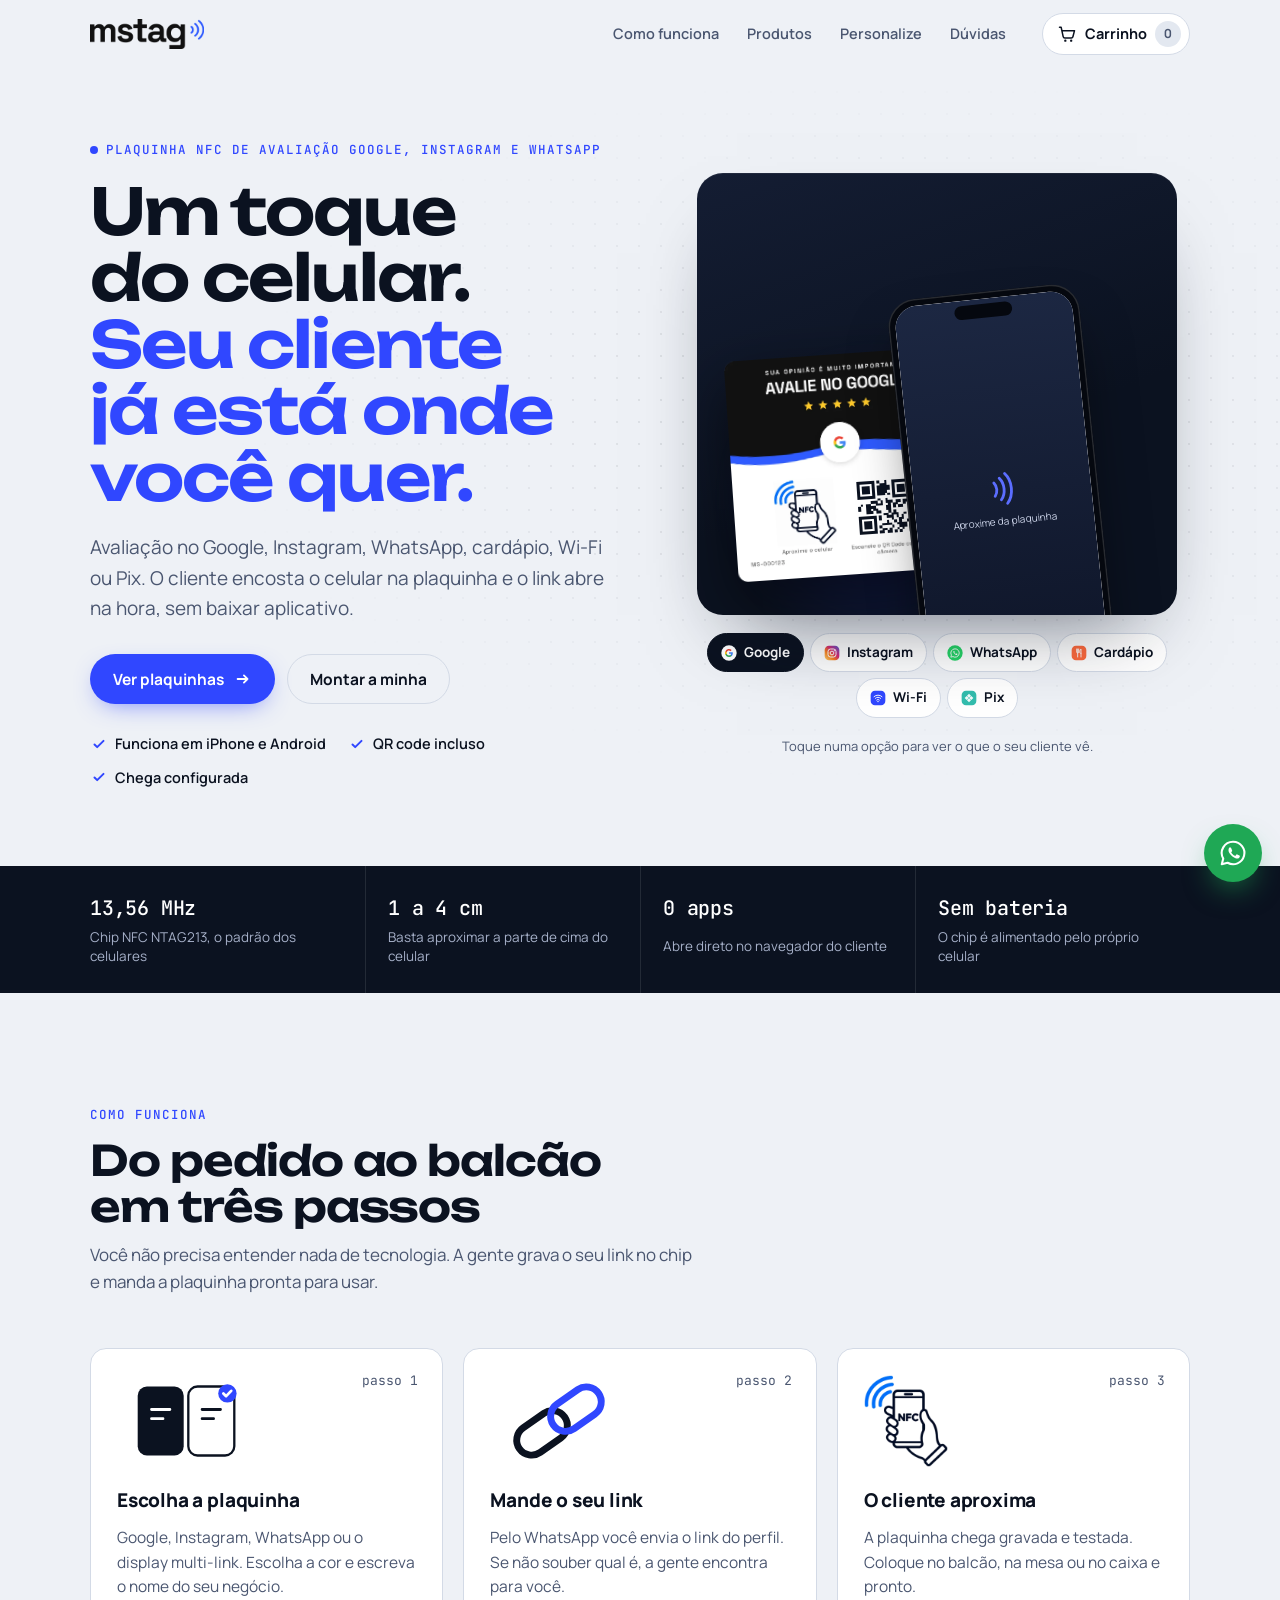
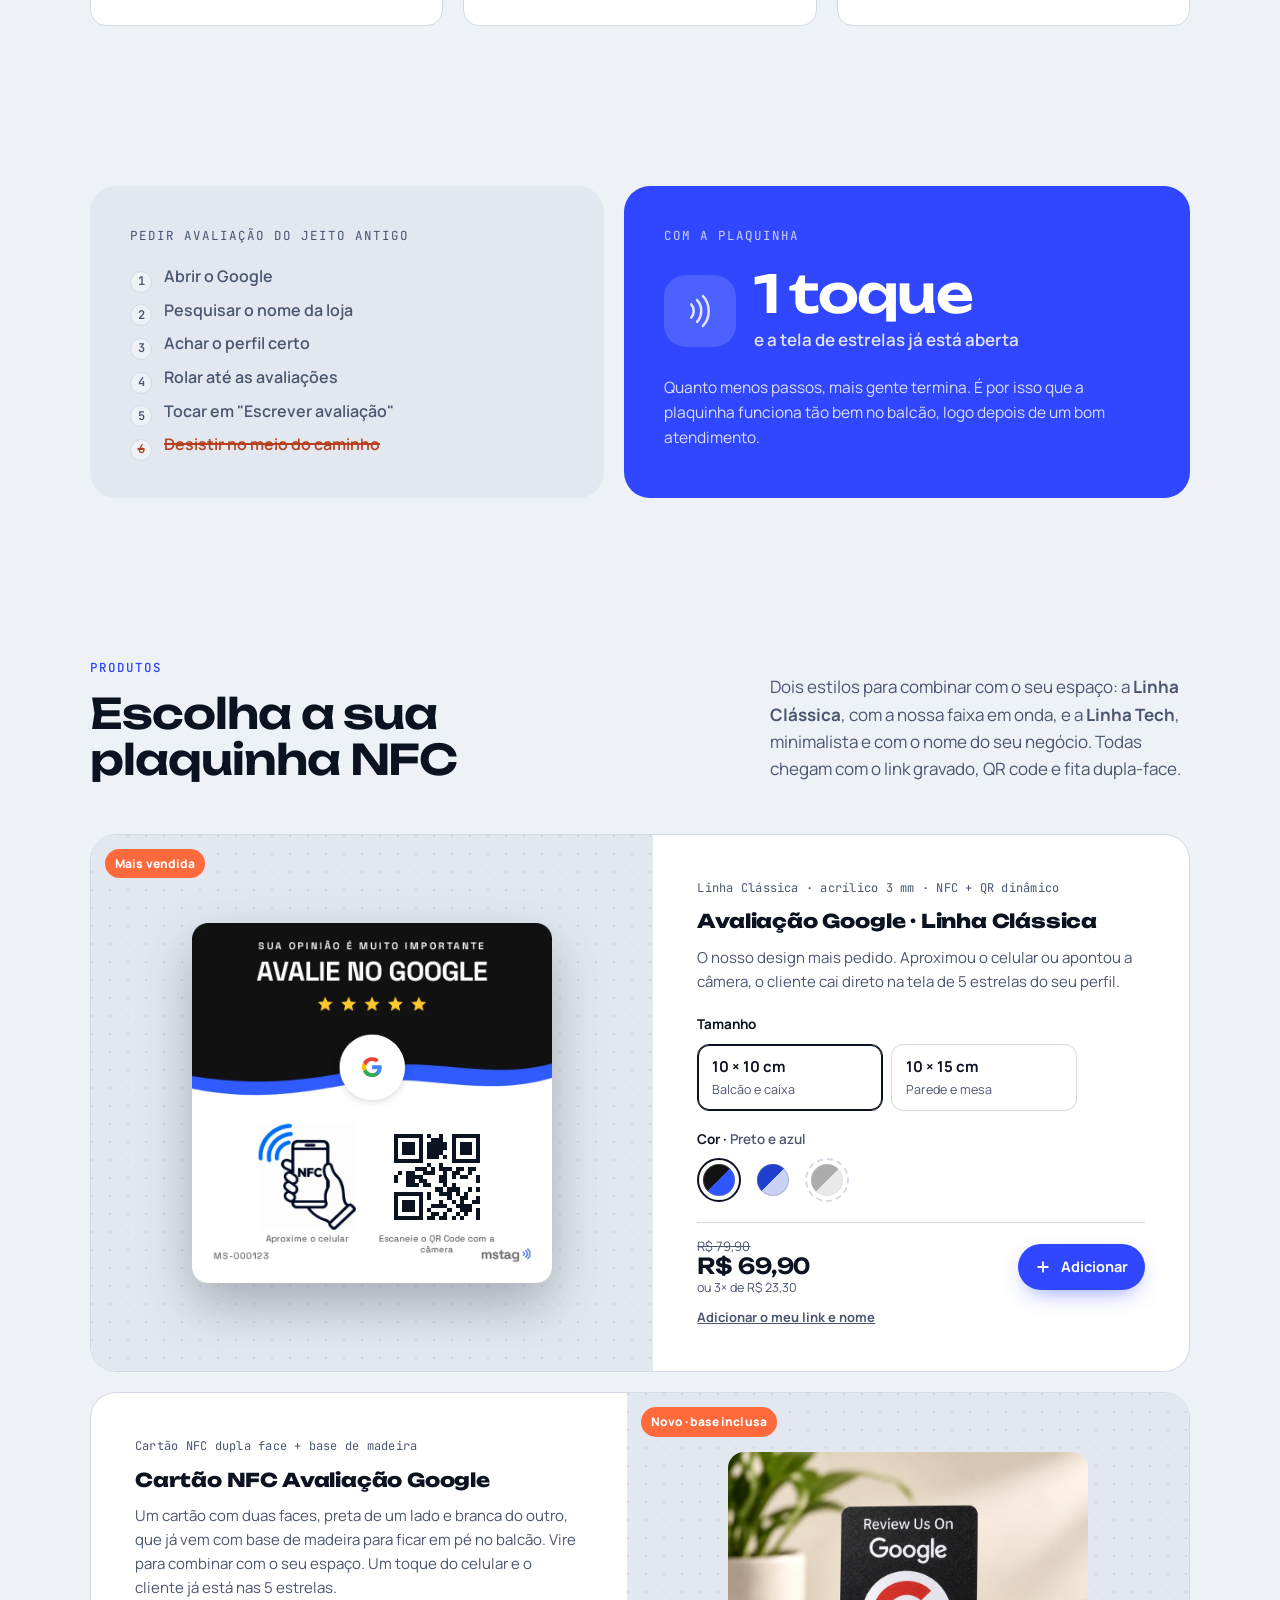
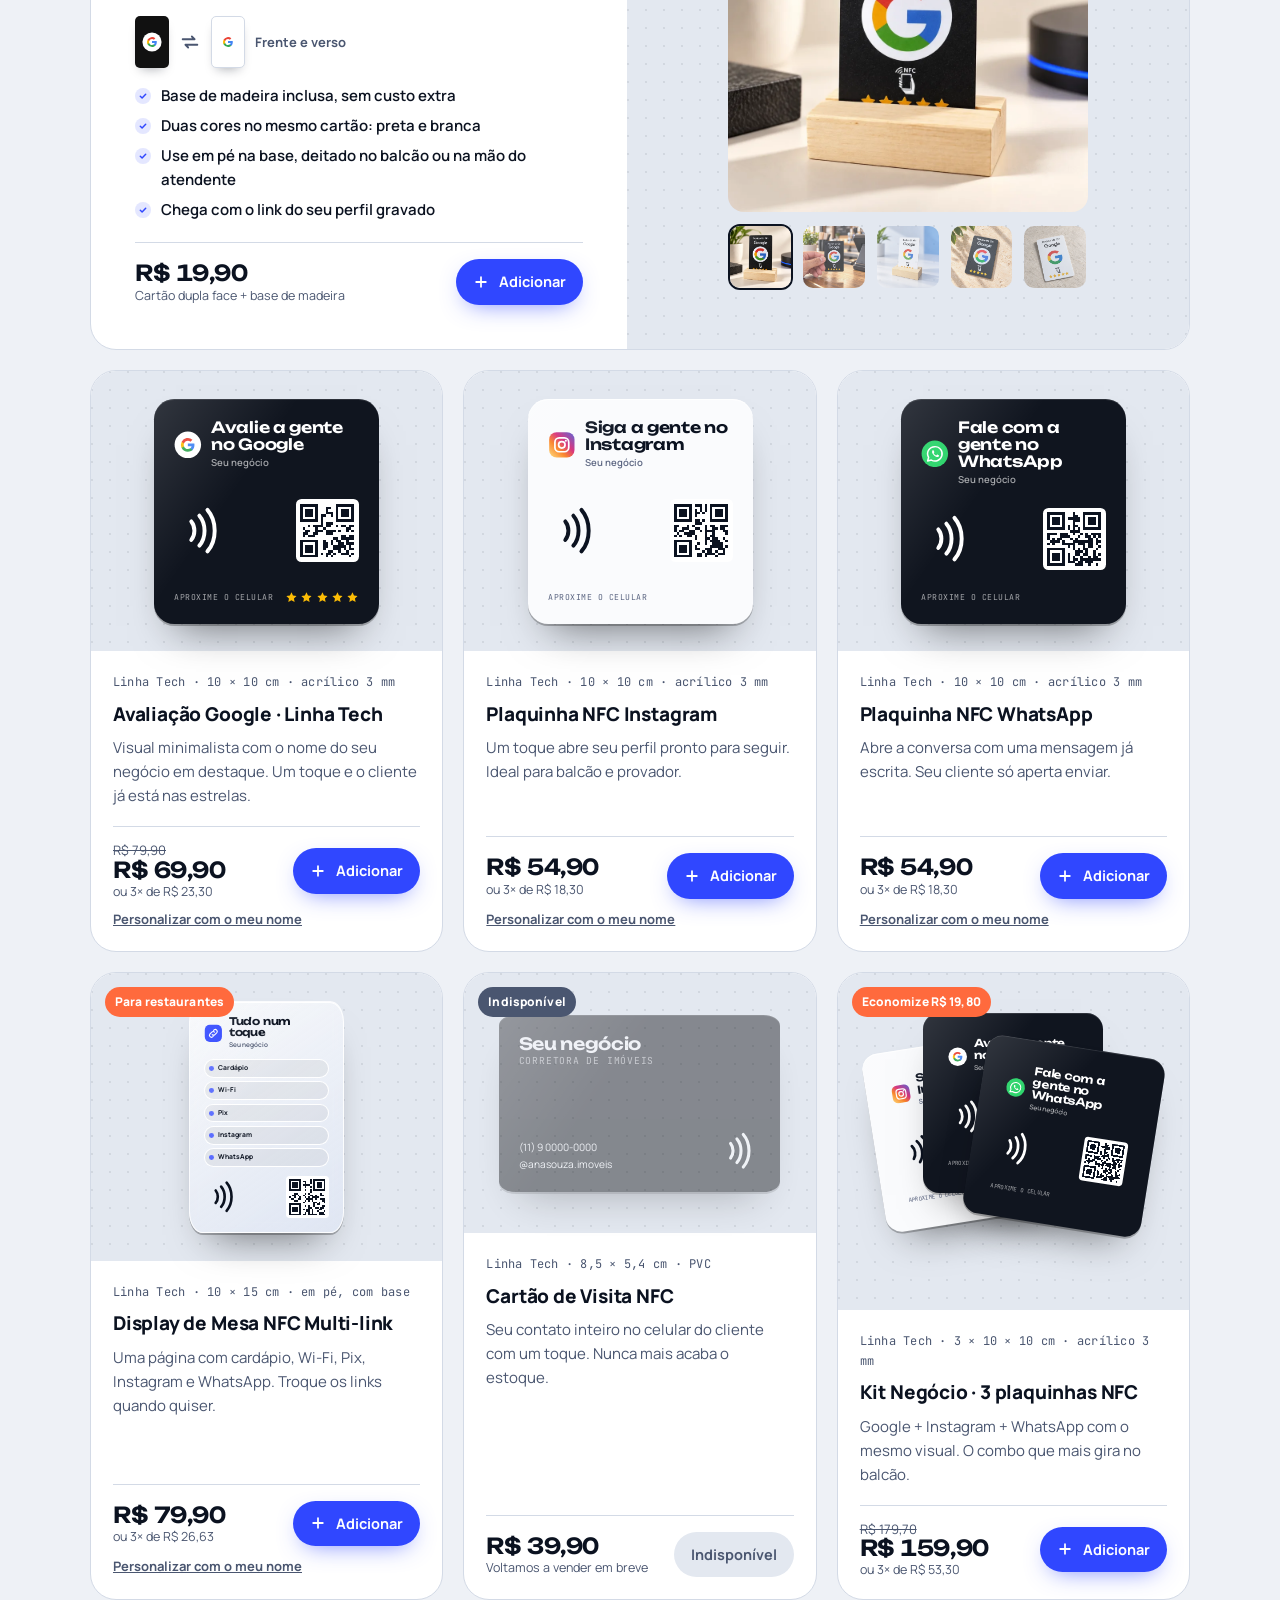
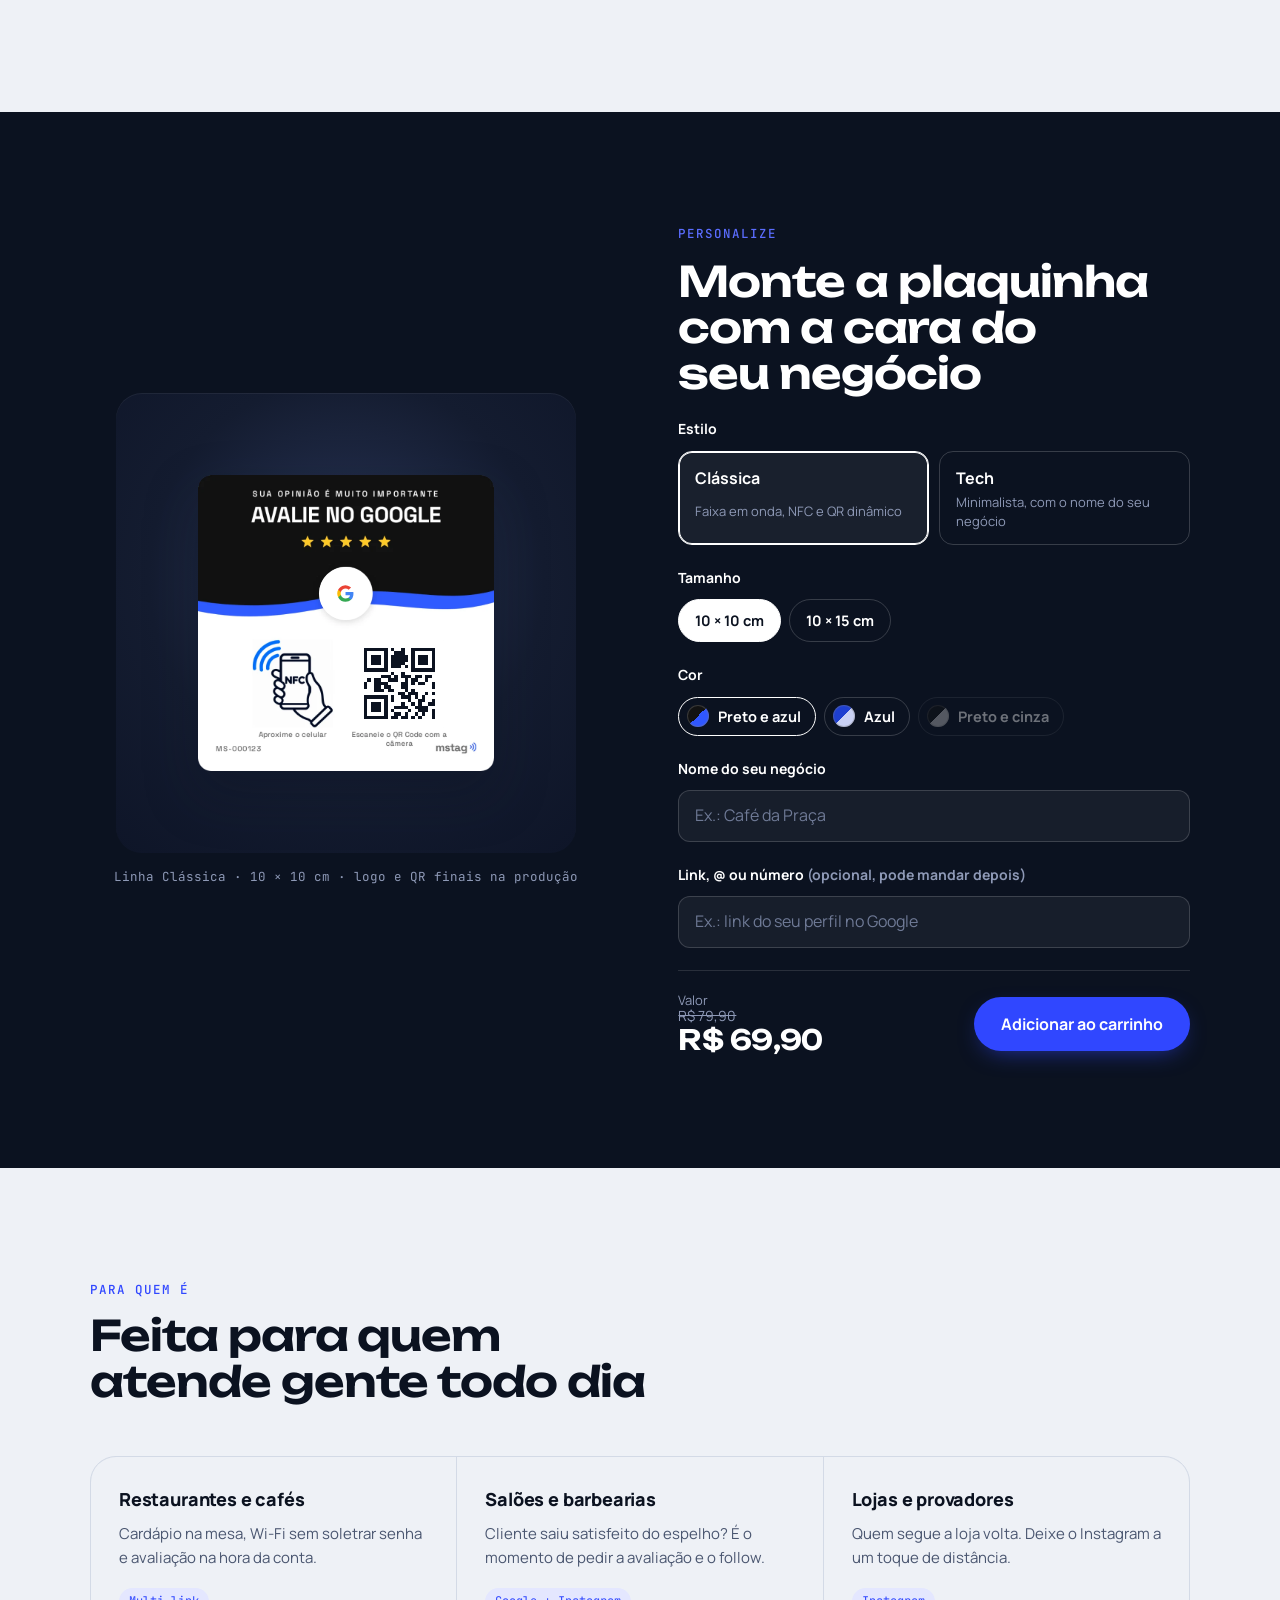
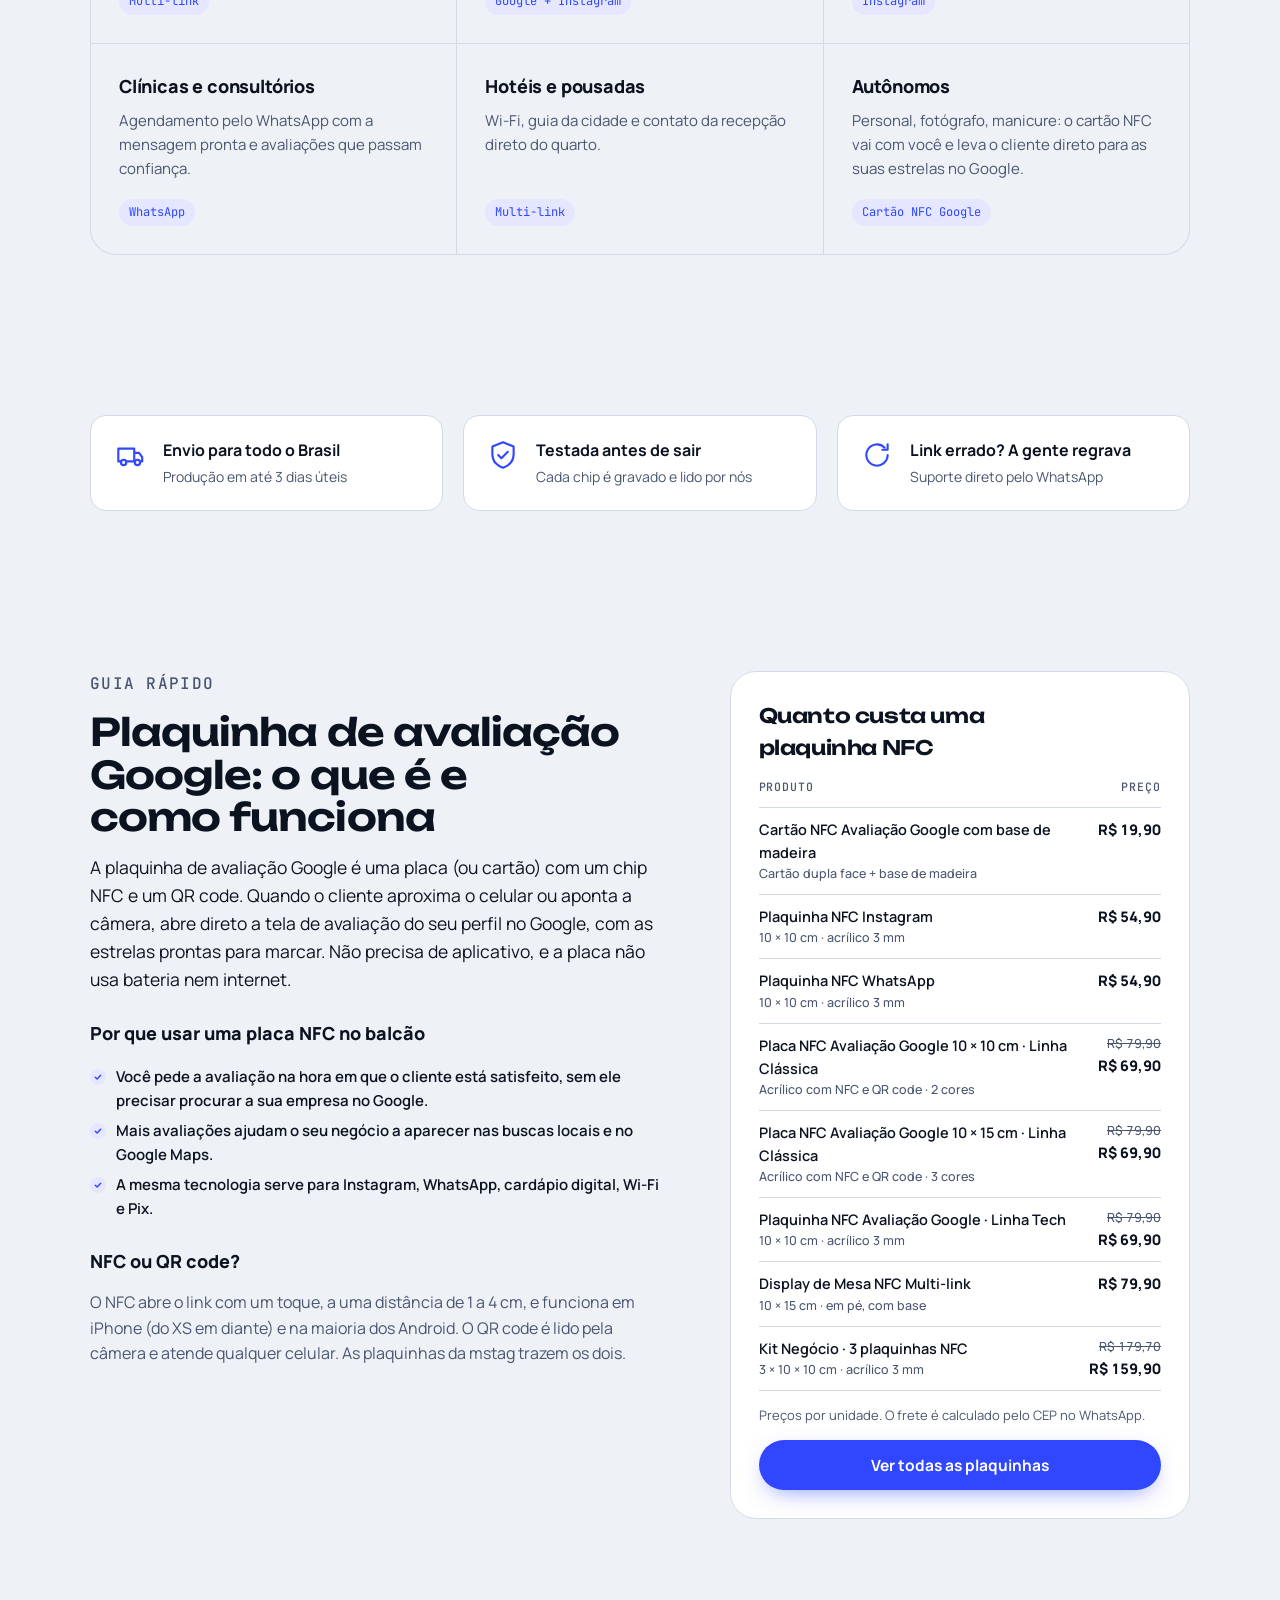
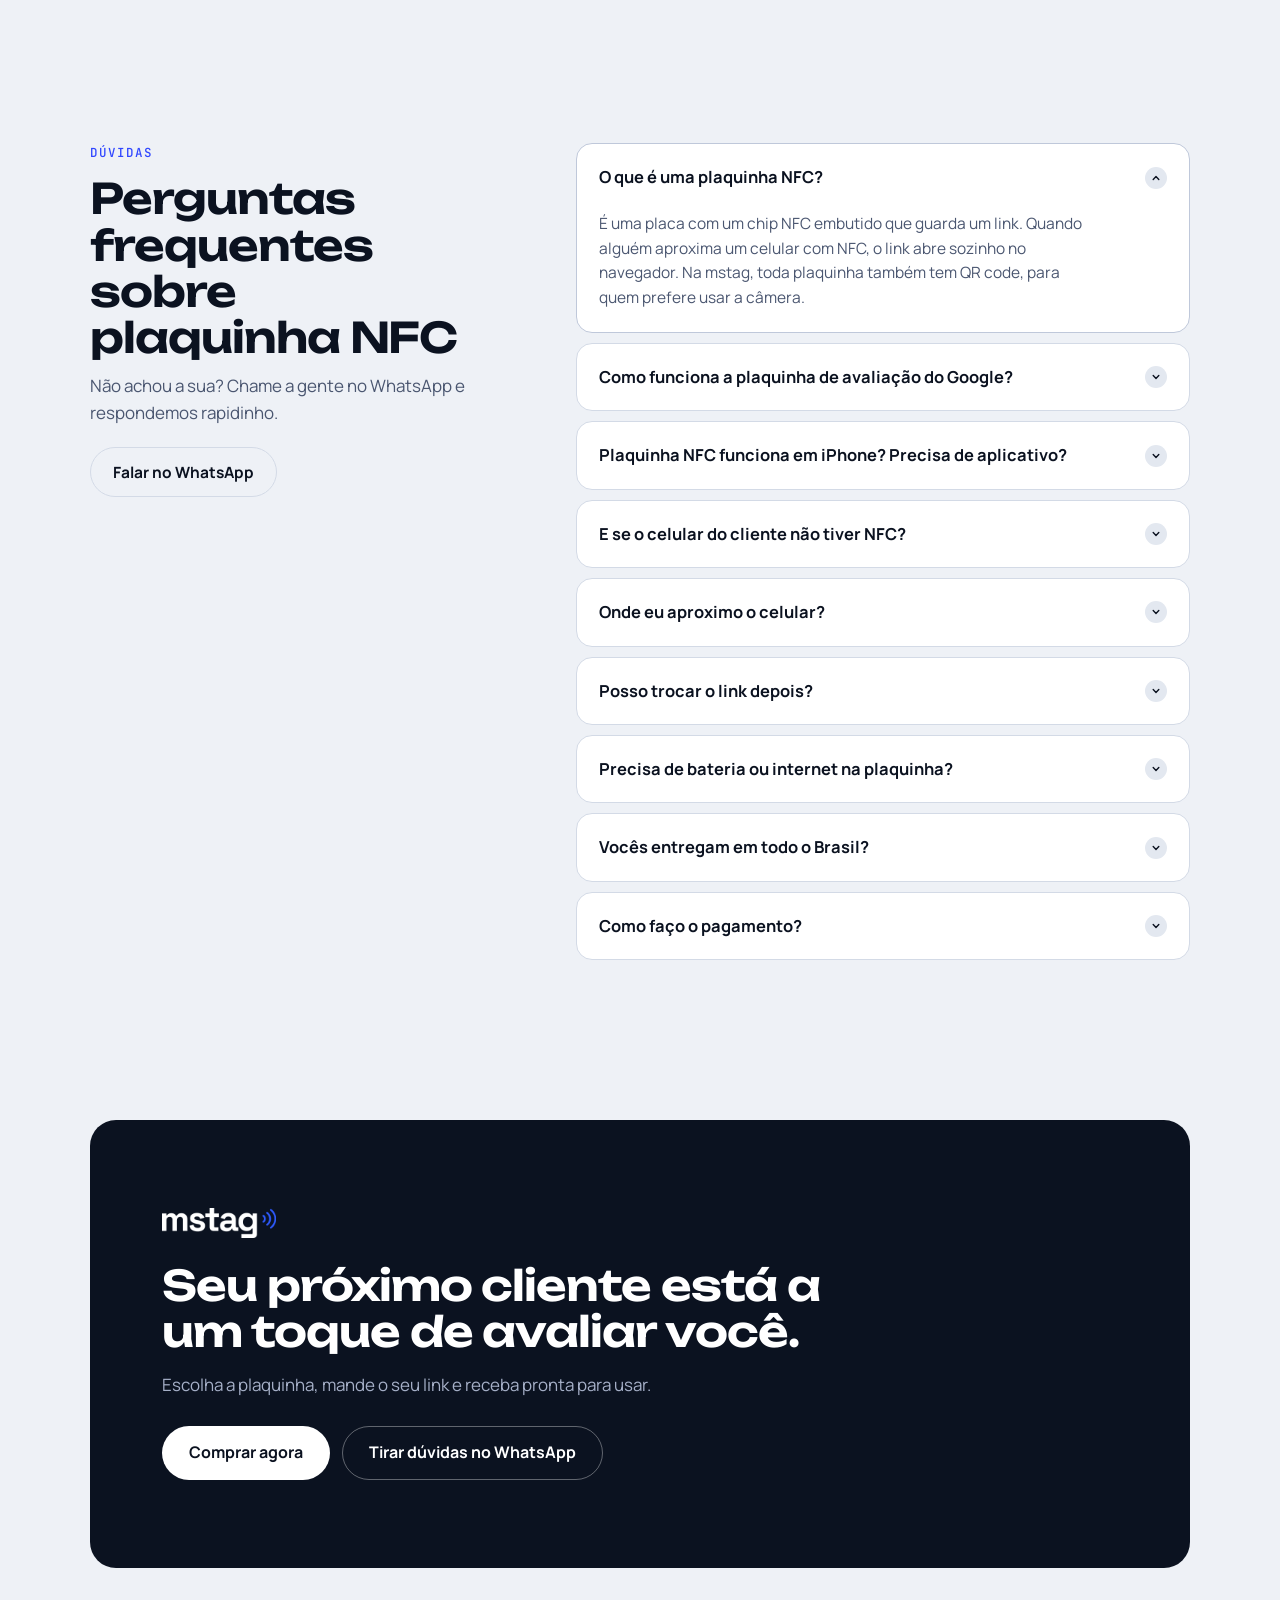
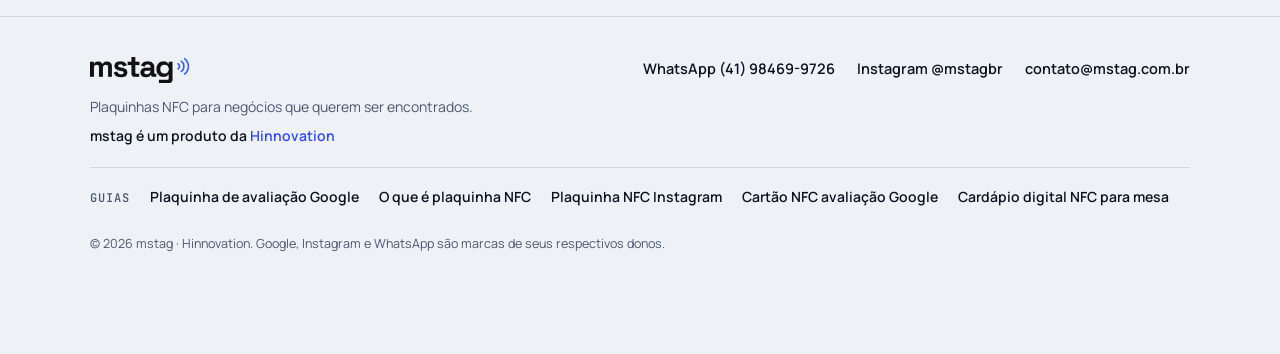
==== index.html @ 00a52160 "Ajusta preços para de R$ 79,90 por R$ 69,90 Linha Clássica (10x10 e 10x15) e Google Linha Tech passa" ====
<!doctype html>
<html lang="pt-BR">
<head>
  <meta charset="utf-8">
  <meta name="viewport" content="width=device-width, initial-scale=1, viewport-fit=cover">
  <title>Plaquinha NFC para Avaliação no Google e Instagram | mstag</title>
  <meta name="description" content="Plaquinha NFC de avaliação Google, Instagram e WhatsApp com QR code. O cliente aproxima o celular e avalia na hora. A partir de R$ 19,90, envio para todo o Brasil.">
  <meta name="robots" content="index, follow, max-image-preview:large, max-snippet:-1">
  <link rel="canonical" href="https://mstag.com.br/">
  <meta property="og:type" content="website">
  <meta property="og:locale" content="pt_BR">
  <meta property="og:site_name" content="mstag">
  <meta property="og:url" content="https://mstag.com.br/">
  <meta property="og:title" content="Plaquinha NFC de avaliação Google, Instagram e WhatsApp | mstag">
  <meta property="og:description" content="Um toque do celular e o seu cliente já está na tela de 5 estrelas do Google. Plaquinhas e cartões NFC com QR code, a partir de R$ 19,90.">
  <meta property="og:image" content="https://mstag.com.br/assets/og-image.jpg">
  <meta property="og:image:width" content="1200">
  <meta property="og:image:height" content="630">
  <meta property="og:image:alt" content="Plaquinhas NFC de avaliação Google da mstag">
  <meta name="twitter:card" content="summary_large_image">
  <meta name="twitter:title" content="Plaquinha NFC de avaliação Google | mstag">
  <meta name="twitter:description" content="Plaquinhas e cartões NFC com QR code para avaliação no Google, Instagram e WhatsApp. A partir de R$ 19,90.">
  <meta name="twitter:image" content="https://mstag.com.br/assets/og-image.jpg">
  <link rel="alternate" type="text/plain" href="https://mstag.com.br/llms.txt" title="Resumo da mstag para assistentes de IA">
  <meta name="theme-color" content="#0B1220">
  <link rel="icon" href="assets/logo/favicon.png" type="image/png">
  <link rel="apple-touch-icon" href="assets/logo/favicon.png">
  <link rel="preconnect" href="https://fonts.googleapis.com">
  <link rel="preconnect" href="https://fonts.gstatic.com" crossorigin>
  <link rel="stylesheet" href="https://fonts.googleapis.com/css2?family=JetBrains+Mono:wght@400;500&family=Manrope:wght@400;500;600;700;800&family=Unbounded:wght@500;600;700&display=swap">
  <link rel="stylesheet" href="css/styles.css">
  <!--SEO-JSONLD-START (gerado por tools/seo.mjs, não edite à mão)-->
  <script type="application/ld+json">
{
  "@context": "https://schema.org",
  "@graph": [
    {
      "@type": "Organization",
      "@id": "https://mstag.com.br/#empresa",
      "name": "mstag",
      "url": "https://mstag.com.br/",
      "logo": "https://mstag.com.br/assets/logo/mstag-preto-azul.png",
      "description": "A mstag vende plaquinhas e cartões NFC com QR code para avaliação no Google, Instagram, WhatsApp, cardápio, Wi-Fi e Pix, com envio para todo o Brasil.",
      "sameAs": [
        "https://instagram.com/mstagbr"
      ],
      "contactPoint": {
        "@type": "ContactPoint",
        "contactType": "vendas",
        "telephone": "+5541984699726",
        "areaServed": "BR",
        "availableLanguage": "pt-BR"
      },
      "parentOrganization": {
        "@type": "Organization",
        "name": "Hinnovation",
        "url": "https://hinnovation.com.br"
      }
    },
    {
      "@type": "WebSite",
      "@id": "https://mstag.com.br/#site",
      "url": "https://mstag.com.br/",
      "name": "mstag",
      "inLanguage": "pt-BR",
      "publisher": {
        "@id": "https://mstag.com.br/#empresa"
      }
    },
    {
      "@type": "WebPage",
      "@id": "https://mstag.com.br/#pagina",
      "url": "https://mstag.com.br/",
      "inLanguage": "pt-BR",
      "name": "Plaquinha NFC para avaliação no Google e Instagram",
      "isPartOf": {
        "@id": "https://mstag.com.br/#site"
      },
      "about": {
        "@id": "https://mstag.com.br/#empresa"
      },
      "dateModified": "2026-09-24",
      "hasPart": [
        {
          "@type": "WebPage",
          "url": "https://mstag.com.br/plaquinha-avaliacao-google/",
          "name": "Plaquinha de avaliação Google"
        },
        {
          "@type": "WebPage",
          "url": "https://mstag.com.br/plaquinha-nfc/",
          "name": "O que é plaquinha NFC"
        },
        {
          "@type": "WebPage",
          "url": "https://mstag.com.br/plaquinha-nfc-instagram/",
          "name": "Plaquinha NFC Instagram"
        },
        {
          "@type": "WebPage",
          "url": "https://mstag.com.br/cartao-nfc-avaliacao-google/",
          "name": "Cartão NFC avaliação Google"
        },
        {
          "@type": "WebPage",
          "url": "https://mstag.com.br/cardapio-digital-nfc/",
          "name": "Cardápio digital NFC para mesa"
        }
      ]
    },
    {
      "@type": "ItemList",
      "name": "Plaquinhas e cartões NFC da mstag",
      "itemListElement": [
        {
          "@type": "ListItem",
          "position": 1,
          "item": {
            "@type": "Product",
            "@id": "https://mstag.com.br/#produto-cartao-google",
            "name": "Cartão NFC Avaliação Google com base de madeira",
            "description": "Um cartão com duas faces, preta de um lado e branca do outro, que já vem com base de madeira para ficar em pé no balcão. Vire para combinar com o seu espaço. Um toque do celular e o cliente já está nas 5 estrelas.",
            "image": "https://mstag.com.br/assets/cartao/cartao-google-preto-suporte.webp",
            "brand": {
              "@type": "Brand",
              "name": "mstag"
            },
            "category": "Plaquinha NFC",
            "offers": {
              "@type": "Offer",
              "price": "19.90",
              "priceCurrency": "BRL",
              "availability": "https://schema.org/InStock",
              "url": "https://mstag.com.br/#produtos",
              "seller": {
                "@id": "https://mstag.com.br/#empresa"
              },
              "shippingDetails": {
                "@type": "OfferShippingDetails",
                "shippingDestination": {
                  "@type": "DefinedRegion",
                  "addressCountry": "BR"
                }
              }
            }
          }
        },
        {
          "@type": "ListItem",
          "position": 2,
          "item": {
            "@type": "Product",
            "@id": "https://mstag.com.br/#produto-instagram",
            "name": "Plaquinha NFC Instagram",
            "description": "Um toque abre seu perfil pronto para seguir. Ideal para balcão e provador.",
            "brand": {
              "@type": "Brand",
              "name": "mstag"
            },
            "category": "Plaquinha NFC",
            "offers": {
              "@type": "Offer",
              "price": "54.90",
              "priceCurrency": "BRL",
              "availability": "https://schema.org/InStock",
              "url": "https://mstag.com.br/#produtos",
              "seller": {
                "@id": "https://mstag.com.br/#empresa"
              },
              "shippingDetails": {
                "@type": "OfferShippingDetails",
                "shippingDestination": {
                  "@type": "DefinedRegion",
                  "addressCountry": "BR"
                }
              }
            }
          }
        },
        {
          "@type": "ListItem",
          "position": 3,
          "item": {
            "@type": "Product",
            "@id": "https://mstag.com.br/#produto-whatsapp",
            "name": "Plaquinha NFC WhatsApp",
            "description": "Abre a conversa com uma mensagem já escrita. Seu cliente só aperta enviar.",
            "brand": {
              "@type": "Brand",
              "name": "mstag"
            },
            "category": "Plaquinha NFC",
            "offers": {
              "@type": "Offer",
              "price": "54.90",
              "priceCurrency": "BRL",
              "availability": "https://schema.org/InStock",
              "url": "https://mstag.com.br/#produtos",
              "seller": {
                "@id": "https://mstag.com.br/#empresa"
              },
              "shippingDetails": {
                "@type": "OfferShippingDetails",
                "shippingDestination": {
                  "@type": "DefinedRegion",
                  "addressCountry": "BR"
                }
              }
            }
          }
        },
        {
          "@type": "ListItem",
          "position": 4,
          "item": {
            "@type": "Product",
            "@id": "https://mstag.com.br/#produto-classica-google-10x10",
            "name": "Placa NFC Avaliação Google 10 × 10 cm · Linha Clássica",
            "description": "O nosso design mais pedido. Aproximou o celular ou apontou a câmera, o cliente cai direto na tela de 5 estrelas do seu perfil.",
            "image": "https://mstag.com.br/assets/placas/google-10x10-preto-azul.webp",
            "brand": {
              "@type": "Brand",
              "name": "mstag"
            },
            "category": "Plaquinha NFC",
            "offers": {
              "@type": "Offer",
              "price": "69.90",
              "priceCurrency": "BRL",
              "availability": "https://schema.org/InStock",
              "url": "https://mstag.com.br/#produtos",
              "seller": {
                "@id": "https://mstag.com.br/#empresa"
              },
              "shippingDetails": {
                "@type": "OfferShippingDetails",
                "shippingDestination": {
                  "@type": "DefinedRegion",
                  "addressCountry": "BR"
                }
              }
            }
          }
        },
        {
          "@type": "ListItem",
          "position": 5,
          "item": {
            "@type": "Product",
            "@id": "https://mstag.com.br/#produto-classica-google-10x15",
            "name": "Placa NFC Avaliação Google 10 × 15 cm · Linha Clássica",
            "description": "O nosso design mais pedido. Aproximou o celular ou apontou a câmera, o cliente cai direto na tela de 5 estrelas do seu perfil.",
            "image": "https://mstag.com.br/assets/placas/google-10x15-preto-azul.webp",
            "brand": {
              "@type": "Brand",
              "name": "mstag"
            },
            "category": "Plaquinha NFC",
            "offers": {
              "@type": "Offer",
              "price": "69.90",
              "priceCurrency": "BRL",
              "availability": "https://schema.org/InStock",
              "url": "https://mstag.com.br/#produtos",
              "seller": {
                "@id": "https://mstag.com.br/#empresa"
              },
              "shippingDetails": {
                "@type": "OfferShippingDetails",
                "shippingDestination": {
                  "@type": "DefinedRegion",
                  "addressCountry": "BR"
                }
              }
            }
          }
        },
        {
          "@type": "ListItem",
          "position": 6,
          "item": {
            "@type": "Product",
            "@id": "https://mstag.com.br/#produto-google",
            "name": "Plaquinha NFC Avaliação Google · Linha Tech",
            "description": "Visual minimalista com o nome do seu negócio em destaque. Um toque e o cliente já está nas estrelas.",
            "brand": {
              "@type": "Brand",
              "name": "mstag"
            },
            "category": "Plaquinha NFC",
            "offers": {
              "@type": "Offer",
              "price": "69.90",
              "priceCurrency": "BRL",
              "availability": "https://schema.org/InStock",
              "url": "https://mstag.com.br/#produtos",
              "seller": {
                "@id": "https://mstag.com.br/#empresa"
              },
              "shippingDetails": {
                "@type": "OfferShippingDetails",
                "shippingDestination": {
                  "@type": "DefinedRegion",
                  "addressCountry": "BR"
                }
              }
            }
          }
        },
        {
          "@type": "ListItem",
          "position": 7,
          "item": {
            "@type": "Product",
            "@id": "https://mstag.com.br/#produto-multilink",
            "name": "Display de Mesa NFC Multi-link",
            "description": "Uma página com cardápio, Wi-Fi, Pix, Instagram e WhatsApp. Troque os links quando quiser.",
            "brand": {
              "@type": "Brand",
              "name": "mstag"
            },
            "category": "Plaquinha NFC",
            "offers": {
              "@type": "Offer",
              "price": "79.90",
              "priceCurrency": "BRL",
              "availability": "https://schema.org/InStock",
              "url": "https://mstag.com.br/#produtos",
              "seller": {
                "@id": "https://mstag.com.br/#empresa"
              },
              "shippingDetails": {
                "@type": "OfferShippingDetails",
                "shippingDestination": {
                  "@type": "DefinedRegion",
                  "addressCountry": "BR"
                }
              }
            }
          }
        },
        {
          "@type": "ListItem",
          "position": 8,
          "item": {
            "@type": "Product",
            "@id": "https://mstag.com.br/#produto-kit",
            "name": "Kit Negócio · 3 plaquinhas NFC",
            "description": "Google + Instagram + WhatsApp com o mesmo visual. O combo que mais gira no balcão.",
            "brand": {
              "@type": "Brand",
              "name": "mstag"
            },
            "category": "Plaquinha NFC",
            "offers": {
              "@type": "Offer",
              "price": "159.90",
              "priceCurrency": "BRL",
              "availability": "https://schema.org/InStock",
              "url": "https://mstag.com.br/#produtos",
              "seller": {
                "@id": "https://mstag.com.br/#empresa"
              },
              "shippingDetails": {
                "@type": "OfferShippingDetails",
                "shippingDestination": {
                  "@type": "DefinedRegion",
                  "addressCountry": "BR"
                }
              }
            }
          }
        }
      ]
    },
    {
      "@type": "FAQPage",
      "mainEntity": [
        {
          "@type": "Question",
          "name": "O que é uma plaquinha NFC?",
          "acceptedAnswer": {
            "@type": "Answer",
            "text": "É uma placa com um chip NFC embutido que guarda um link. Quando alguém aproxima um celular com NFC, o link abre sozinho no navegador. Na mstag, toda plaquinha também tem QR code, para quem prefere usar a câmera."
          }
        },
        {
          "@type": "Question",
          "name": "Como funciona a plaquinha de avaliação do Google?",
          "acceptedAnswer": {
            "@type": "Answer",
            "text": "Gravamos no chip e no QR code o link de avaliação do seu perfil no Google. O cliente aproxima o celular, a tela de avaliação abre com as estrelas, ele escolhe a nota, escreve um comentário se quiser e publica. Leva poucos segundos."
          }
        },
        {
          "@type": "Question",
          "name": "Plaquinha NFC funciona em iPhone? Precisa de aplicativo?",
          "acceptedAnswer": {
            "@type": "Answer",
            "text": "Funciona e não precisa de aplicativo. Os celulares com NFC leem a plaquinha sozinhos e abrem o link no navegador. No iPhone (do XS em diante) funciona com a tela desbloqueada. No Android, basta o NFC estar ligado, o que já vem ativado na maioria dos aparelhos."
          }
        },
        {
          "@type": "Question",
          "name": "E se o celular do cliente não tiver NFC?",
          "acceptedAnswer": {
            "@type": "Answer",
            "text": "Toda plaquinha vem com QR code impresso. Quem não tem NFC aponta a câmera e cai no mesmo link."
          }
        },
        {
          "@type": "Question",
          "name": "Onde eu aproximo o celular?",
          "acceptedAnswer": {
            "@type": "Answer",
            "text": "No iPhone, a antena fica na parte de cima, perto da câmera. Na maioria dos Android, fica no meio das costas do aparelho. A distância é de 1 a 4 cm e funciona mesmo com capinha."
          }
        },
        {
          "@type": "Question",
          "name": "Posso trocar o link depois?",
          "acceptedAnswer": {
            "@type": "Answer",
            "text": "Sim. Na Linha Clássica o QR code é dinâmico, então o destino pode ser trocado sem imprimir outra placa. No display multi-link você troca os links quando quiser. Nas demais, a gente regrava o chip para você."
          }
        },
        {
          "@type": "Question",
          "name": "Precisa de bateria ou internet na plaquinha?",
          "acceptedAnswer": {
            "@type": "Answer",
            "text": "Não. O chip não tem bateria: ele é ativado pelo próprio celular no momento da leitura. Quem precisa de internet é o celular do cliente, para abrir o link."
          }
        },
        {
          "@type": "Question",
          "name": "Vocês entregam em todo o Brasil?",
          "acceptedAnswer": {
            "@type": "Answer",
            "text": "Sim. Enviamos para todo o Brasil, e o frete é calculado pelo seu CEP no atendimento pelo WhatsApp."
          }
        },
        {
          "@type": "Question",
          "name": "Como faço o pagamento?",
          "acceptedAnswer": {
            "@type": "Answer",
            "text": "Monte o carrinho aqui no site e finalize pelo WhatsApp. Lá confirmamos o seu link, calculamos o frete pelo CEP e você paga por Pix ou cartão."
          }
        }
      ]
    }
  ]
}
  </script>
  <!--SEO-JSONLD-END-->
</head>
<body>
<!--SITE-START-->
<!--PARCIAL-TOPO-START-->
  <a class="skip" href="#produtos">Pular para os produtos</a>

  <header class="topbar" id="topo">
    <div class="wrap topbar__in">
      <a class="logo" href="#topo" aria-label="mstag, voltar ao início">
        <img class="logo__img" src="assets/logo/mstag-preto-azul.png" alt="mstag" width="608" height="160">
      </a>
      <nav class="nav" aria-label="Seções">
        <a href="#como-funciona">Como funciona</a>
        <a href="#produtos">Produtos</a>
        <a href="#personalize">Personalize</a>
        <a href="#duvidas">Dúvidas</a>
      </nav>
      <button class="cart-btn" type="button" id="abrirCarrinho" aria-label="Abrir carrinho">
        <svg viewBox="0 0 24 24" aria-hidden="true"><path d="M3 4h2l2.4 11.2a2 2 0 0 0 2 1.6h7.7a2 2 0 0 0 2-1.5L21 8H6.2" fill="none" stroke="currentColor" stroke-width="1.8" stroke-linecap="round" stroke-linejoin="round"/><circle cx="10" cy="20" r="1.4" fill="currentColor"/><circle cx="17" cy="20" r="1.4" fill="currentColor"/></svg>
        <span>Carrinho</span>
        <b class="cart-btn__count" id="contadorCarrinho" data-zero="true">0</b>
      </button>
    </div>
  </header>
<!--PARCIAL-TOPO-END-->

  <main>
    <!-- HERO -->
    <section class="hero">
      <div class="wrap hero__in">
        <div class="hero__copy">
          <h1 class="hero__title">
            <span class="eyebrow hero__kicker"><span class="pulse" aria-hidden="true"></span> Plaquinha NFC de avaliação Google, Instagram e WhatsApp</span>
            <span class="hero__big">Um toque do celular. <em>Seu cliente já está onde você quer.</em></span>
          </h1>
          <p class="hero__lead">Avaliação no Google, Instagram, WhatsApp, cardápio, Wi-Fi ou Pix. O cliente encosta o celular na plaquinha e o link abre na hora, sem baixar aplicativo.</p>
          <div class="hero__ctas">
            <a class="btn btn--primary" href="#produtos">Ver plaquinhas
              <svg viewBox="0 0 20 20" aria-hidden="true"><path d="M4 10h11m-4-4 4 4-4 4" fill="none" stroke="currentColor" stroke-width="2" stroke-linecap="round" stroke-linejoin="round"/></svg>
            </a>
            <a class="btn btn--ghost" href="#personalize">Montar a minha</a>
          </div>
          <ul class="hero__proof">
            <li><svg viewBox="0 0 20 20" aria-hidden="true"><path d="m5 10.5 3 3 7-7" fill="none" stroke="currentColor" stroke-width="2.2" stroke-linecap="round" stroke-linejoin="round"/></svg>Funciona em iPhone e Android</li>
            <li><svg viewBox="0 0 20 20" aria-hidden="true"><path d="m5 10.5 3 3 7-7" fill="none" stroke="currentColor" stroke-width="2.2" stroke-linecap="round" stroke-linejoin="round"/></svg>QR code incluso</li>
            <li><svg viewBox="0 0 20 20" aria-hidden="true"><path d="m5 10.5 3 3 7-7" fill="none" stroke="currentColor" stroke-width="2.2" stroke-linecap="round" stroke-linejoin="round"/></svg>Chega configurada</li>
          </ul>
        </div>

        <div class="demo" id="demo" aria-label="Demonstração: escolha o que a plaquinha abre">
          <div class="demo__stage">
            <div class="demo__glow" aria-hidden="true"></div>
            <div class="demo__plate" id="demoPlate"></div>
            <div class="demo__waves" aria-hidden="true"><i></i><i></i><i></i></div>
            <div class="phone" id="demoPhone">
              <div class="phone__notch" aria-hidden="true"></div>
              <div class="phone__screen" id="demoScreen" aria-live="polite"></div>
            </div>
          </div>
          <div class="demo__tabs" role="tablist" aria-label="O que a plaquinha abre" id="demoTabs"></div>
          <p class="demo__hint">Toque numa opção para ver o que o seu cliente vê.</p>
        </div>
      </div>
    </section>

    <!-- SPECS STRIP -->
    <section class="specs" aria-label="Especificações técnicas">
      <div class="wrap specs__in">
        <div class="spec"><b class="mono">13,56 MHz</b><span>Chip NFC NTAG213, o padrão dos celulares</span></div>
        <div class="spec"><b class="mono">1 a 4 cm</b><span>Basta aproximar a parte de cima do celular</span></div>
        <div class="spec"><b class="mono">0 apps</b><span>Abre direto no navegador do cliente</span></div>
        <div class="spec"><b class="mono">Sem bateria</b><span>O chip é alimentado pelo próprio celular</span></div>
      </div>
    </section>

    <!-- COMO FUNCIONA -->
    <section class="section" id="como-funciona">
      <div class="wrap">
        <header class="section__head">
          <p class="eyebrow">Como funciona</p>
          <h2>Do pedido ao balcão em três passos</h2>
          <p class="section__lead">Você não precisa entender nada de tecnologia. A gente grava o seu link no chip e manda a plaquinha pronta para usar.</p>
        </header>
        <ol class="steps">
          <li class="step">
            <span class="step__n mono">1</span>
            <div class="step__art" aria-hidden="true">
              <svg viewBox="0 0 120 80"><rect x="18" y="10" width="40" height="60" rx="8" class="s-fill"/><rect x="62" y="10" width="40" height="60" rx="8" class="s-line"/><path d="M30 30h16M30 38h10" class="s-stroke-inv"/><path d="M74 30h16M74 38h10" class="s-stroke"/><circle cx="96" cy="16" r="8" class="s-accent"/><path d="m92.5 16 2.4 2.4 4.4-4.6" class="s-stroke-inv"/></svg>
            </div>
            <h3>Escolha a plaquinha</h3>
            <p>Google, Instagram, WhatsApp ou o display multi-link. Escolha a cor e escreva o nome do seu negócio.</p>
          </li>
          <li class="step">
            <span class="step__n mono">2</span>
            <div class="step__art" aria-hidden="true">
              <svg viewBox="0 0 120 80"><g transform="rotate(-35 60 40)"><rect x="18" y="27" width="48" height="26" rx="13" class="s-link"/><rect x="54" y="27" width="48" height="26" rx="13" class="s-link s-link--accent"/></g></svg>
            </div>
            <h3>Mande o seu link</h3>
            <p>Pelo WhatsApp você envia o link do perfil. Se não souber qual é, a gente encontra para você.</p>
          </li>
          <li class="step">
            <span class="step__n mono">3</span>
            <div class="step__art" aria-hidden="true">
              <img src="assets/icones/aproxime-nfc.webp" alt="" width="220" height="240" loading="lazy" decoding="async">
            </div>
            <h3>O cliente aproxima</h3>
            <p>A plaquinha chega gravada e testada. Coloque no balcão, na mesa ou no caixa e pronto.</p>
          </li>
        </ol>
      </div>
    </section>

    <!-- COMPARATIVO -->
    <section class="section section--tight">
      <div class="wrap compare">
        <div class="compare__col compare__col--before">
          <p class="compare__label">Pedir avaliação do jeito antigo</p>
          <ol class="compare__list">
            <li>Abrir o Google</li>
            <li>Pesquisar o nome da loja</li>
            <li>Achar o perfil certo</li>
            <li>Rolar até as avaliações</li>
            <li>Tocar em "Escrever avaliação"</li>
            <li>Desistir no meio do caminho</li>
          </ol>
        </div>
        <div class="compare__col compare__col--after">
          <p class="compare__label">Com a plaquinha</p>
          <div class="compare__one">
            <span class="compare__tap" aria-hidden="true">
              <svg viewBox="0 0 48 48"><path d="M13.5 16c4 4.4 4 11.6 0 16M20.5 11c6.6 7 6.6 19 0 26M27.5 6c9.2 9.6 9.2 26.4 0 36" fill="none" stroke="currentColor" stroke-width="3" stroke-linecap="round"/></svg>
            </span>
            <div>
              <b>1 toque</b>
              <span>e a tela de estrelas já está aberta</span>
            </div>
          </div>
          <p class="compare__note">Quanto menos passos, mais gente termina. É por isso que a plaquinha funciona tão bem no balcão, logo depois de um bom atendimento.</p>
        </div>
      </div>
    </section>

    <!-- PRODUTOS -->
    <section class="section" id="produtos">
      <div class="wrap">
        <header class="section__head section__head--row">
          <div>
            <p class="eyebrow">Produtos</p>
            <h2>Escolha a sua plaquinha NFC</h2>
          </div>
          <p class="section__lead">Dois estilos para combinar com o seu espaço: a <b>Linha Clássica</b>, com a nossa faixa em onda, e a <b>Linha Tech</b>, minimalista e com o nome do seu negócio. Todas chegam com o link gravado, QR code e fita dupla-face.</p>
        </header>
        <div class="grid-products" id="listaProdutos"></div>
      </div>
    </section>

    <!-- PERSONALIZE -->
    <section class="section section--ink" id="personalize">
      <div class="wrap config">
        <div class="config__preview">
          <div class="config__stage">
            <div id="previewPlate"></div>
          </div>
          <p class="config__caption mono" id="previewCaption">Linha Clássica · 10 × 10 cm</p>
        </div>
        <form class="config__form" id="formConfig" novalidate>
          <p class="eyebrow eyebrow--inv">Personalize</p>
          <h2>Monte a plaquinha com a cara do seu negócio</h2>

          <fieldset class="field">
            <legend>Estilo</legend>
            <div class="styles" id="cfgEstilo">
              <label class="style-opt"><input type="radio" name="estilo" value="classica" checked><span><b>Clássica</b><small>Faixa em onda, NFC e QR dinâmico</small></span></label>
              <label class="style-opt"><input type="radio" name="estilo" value="tech"><span><b>Tech</b><small>Minimalista, com o nome do seu negócio</small></span></label>
            </div>
          </fieldset>

          <div class="cfg-group" id="grupoClassica">
            <fieldset class="field">
              <legend>Tamanho</legend>
              <div class="chips" id="cfgTam"></div>
            </fieldset>
            <fieldset class="field">
              <legend>Cor</legend>
              <div class="swatches" id="cfgCCor"></div>
            </fieldset>
          </div>

          <div class="cfg-group" id="grupoTech" hidden>
            <fieldset class="field">
              <legend>O que ela abre</legend>
              <div class="chips" id="cfgModelo">
                <label class="chip"><input type="radio" name="modelo" value="google" checked><span>Google</span></label>
                <label class="chip"><input type="radio" name="modelo" value="instagram"><span>Instagram</span></label>
                <label class="chip"><input type="radio" name="modelo" value="whatsapp"><span>WhatsApp</span></label>
                <label class="chip"><input type="radio" name="modelo" value="multilink"><span>Multi-link</span></label>
              </div>
            </fieldset>

            <fieldset class="field">
              <legend>Acabamento</legend>
              <div class="swatches" id="cfgCor">
                <label class="swatch"><input type="radio" name="cor" value="dark" checked><span class="swatch__dot swatch__dot--dark"></span><span>Preto fosco</span></label>
                <label class="swatch"><input type="radio" name="cor" value="light"><span class="swatch__dot swatch__dot--light"></span><span>Branco</span></label>
                <label class="swatch"><input type="radio" name="cor" value="clear"><span class="swatch__dot swatch__dot--clear"></span><span>Cristal</span></label>
              </div>
            </fieldset>
          </div>

          <div class="field">
            <label for="cfgNome">Nome do seu negócio</label>
            <input class="input" id="cfgNome" name="nome" type="text" maxlength="28" placeholder="Ex.: Café da Praça" autocomplete="organization">
          </div>
          <div class="field">
            <label for="cfgLink">Link, @ ou número <span class="muted">(opcional, pode mandar depois)</span></label>
            <input class="input" id="cfgLink" name="link" type="text" maxlength="120" placeholder="Ex.: @cafedapraca">
          </div>

          <div class="config__buy">
            <div class="config__price">
              <span class="muted">Valor</span>
              <s id="cfgPrecoDe"></s>
              <b id="cfgPreco">R$ 69,90</b>
            </div>
            <button class="btn btn--primary btn--lg" type="submit">Adicionar ao carrinho</button>
          </div>
        </form>
      </div>
    </section>

    <!-- PARA QUEM -->
    <section class="section">
      <div class="wrap">
        <header class="section__head">
          <p class="eyebrow">Para quem é</p>
          <h2>Feita para quem atende gente todo dia</h2>
        </header>
        <div class="uses">
          <article class="use"><h3>Restaurantes e cafés</h3><p>Cardápio na mesa, Wi-Fi sem soletrar senha e avaliação na hora da conta.</p><span class="use__tag mono">Multi-link</span></article>
          <article class="use"><h3>Salões e barbearias</h3><p>Cliente saiu satisfeito do espelho? É o momento de pedir a avaliação e o follow.</p><span class="use__tag mono">Google + Instagram</span></article>
          <article class="use"><h3>Lojas e provadores</h3><p>Quem segue a loja volta. Deixe o Instagram a um toque de distância.</p><span class="use__tag mono">Instagram</span></article>
          <article class="use"><h3>Clínicas e consultórios</h3><p>Agendamento pelo WhatsApp com a mensagem pronta e avaliações que passam confiança.</p><span class="use__tag mono">WhatsApp</span></article>
          <article class="use"><h3>Hotéis e pousadas</h3><p>Wi-Fi, guia da cidade e contato da recepção direto do quarto.</p><span class="use__tag mono">Multi-link</span></article>
          <article class="use"><h3>Autônomos</h3><p>Personal, fotógrafo, manicure: o cartão NFC vai com você e leva o cliente direto para as suas estrelas no Google.</p><span class="use__tag mono">Cartão NFC Google</span></article>
        </div>
      </div>
    </section>

    <!-- GARANTIAS -->
    <section class="section section--tight">
      <div class="wrap perks">
        <div class="perk">
          <svg viewBox="0 0 32 32" aria-hidden="true"><path d="M5 10h15v12H5zM20 14h4.5l3 4v4H20" fill="none" stroke="currentColor" stroke-width="2" stroke-linejoin="round"/><circle cx="10" cy="23" r="2.5" fill="var(--paper)" stroke="currentColor" stroke-width="2"/><circle cx="23" cy="23" r="2.5" fill="var(--paper)" stroke="currentColor" stroke-width="2"/></svg>
          <div><b>Envio para todo o Brasil</b><span data-loja="prazo">Produção em até 3 dias úteis</span></div>
        </div>
        <div class="perk">
          <svg viewBox="0 0 32 32" aria-hidden="true"><path d="M16 4 6 8v7c0 6.5 4.3 11 10 13 5.7-2 10-6.5 10-13V8z" fill="none" stroke="currentColor" stroke-width="2" stroke-linejoin="round"/><path d="m11.5 16 3 3 6-6" fill="none" stroke="currentColor" stroke-width="2" stroke-linecap="round" stroke-linejoin="round"/></svg>
          <div><b>Testada antes de sair</b><span>Cada chip é gravado e lido por nós</span></div>
        </div>
        <div class="perk">
          <svg viewBox="0 0 32 32" aria-hidden="true"><path d="M26 16a10 10 0 1 1-3-7.1M26 6v5h-5" fill="none" stroke="currentColor" stroke-width="2" stroke-linecap="round" stroke-linejoin="round"/></svg>
          <div><b>Link errado? A gente regrava</b><span>Suporte direto pelo WhatsApp</span></div>
        </div>
      </div>
    </section>

    <!-- GUIA (conteúdo para quem pesquisa no Google e em assistentes de IA) -->
    <section class="section" id="guia">
      <div class="wrap guide">
        <div class="guide__text">
          <p class="eyebrow">Guia rápido</p>
          <h2>Plaquinha de avaliação Google: o que é e como funciona</h2>
          <p class="guide__answer">A plaquinha de avaliação Google é uma placa (ou cartão) com um chip NFC e um QR code. Quando o cliente aproxima o celular ou aponta a câmera, abre direto a tela de avaliação do seu perfil no Google, com as estrelas prontas para marcar. Não precisa de aplicativo, e a placa não usa bateria nem internet.</p>
          <h3>Por que usar uma placa NFC no balcão</h3>
          <ul class="ticks">
            <li>Você pede a avaliação na hora em que o cliente está satisfeito, sem ele precisar procurar a sua empresa no Google.</li>
            <li>Mais avaliações ajudam o seu negócio a aparecer nas buscas locais e no Google Maps.</li>
            <li>A mesma tecnologia serve para Instagram, WhatsApp, cardápio digital, Wi-Fi e Pix.</li>
          </ul>
          <h3>NFC ou QR code?</h3>
          <p>O NFC abre o link com um toque, a uma distância de 1 a 4 cm, e funciona em iPhone (do XS em diante) e na maioria dos Android. O QR code é lido pela câmera e atende qualquer celular. As plaquinhas da mstag trazem os dois.</p>
        </div>
        <aside class="price-card" aria-labelledby="tituloPrecos">
          <h3 id="tituloPrecos">Quanto custa uma plaquinha NFC</h3>
          <!--SEO-PRECOS-START (gerado por tools/seo.mjs a partir de js/config.js)-->
          <table class="price-table">
            <thead><tr><th scope="col">Produto</th><th scope="col">Preço</th></tr></thead>
            <tbody>
              <tr><th scope="row">Cartão NFC Avaliação Google com base de madeira<small>Cartão dupla face + base de madeira</small></th><td>R$ 19,90</td></tr>
              <tr><th scope="row">Plaquinha NFC Instagram<small>10 × 10 cm · acrílico 3 mm</small></th><td>R$ 54,90</td></tr>
              <tr><th scope="row">Plaquinha NFC WhatsApp<small>10 × 10 cm · acrílico 3 mm</small></th><td>R$ 54,90</td></tr>
              <tr><th scope="row">Placa NFC Avaliação Google 10 × 10 cm · Linha Clássica<small>Acrílico com NFC e QR code · 2 cores</small></th><td><s>R$ 79,90</s>R$ 69,90</td></tr>
              <tr><th scope="row">Placa NFC Avaliação Google 10 × 15 cm · Linha Clássica<small>Acrílico com NFC e QR code · 3 cores</small></th><td><s>R$ 79,90</s>R$ 69,90</td></tr>
              <tr><th scope="row">Plaquinha NFC Avaliação Google · Linha Tech<small>10 × 10 cm · acrílico 3 mm</small></th><td><s>R$ 79,90</s>R$ 69,90</td></tr>
              <tr><th scope="row">Display de Mesa NFC Multi-link<small>10 × 15 cm · em pé, com base</small></th><td>R$ 79,90</td></tr>
              <tr><th scope="row">Kit Negócio · 3 plaquinhas NFC<small>3 × 10 × 10 cm · acrílico 3 mm</small></th><td><s>R$ 179,70</s>R$ 159,90</td></tr>
            </tbody>
          </table>
          <!--SEO-PRECOS-END-->
          <p class="muted small">Preços por unidade. O frete é calculado pelo CEP no WhatsApp.</p>
          <a class="btn btn--primary btn--block" href="#produtos">Ver todas as plaquinhas</a>
        </aside>
      </div>
    </section>

    <!-- FAQ -->
    <section class="section" id="duvidas">
      <div class="wrap faq">
        <header class="section__head">
          <p class="eyebrow">Dúvidas</p>
          <h2>Perguntas frequentes sobre plaquinha NFC</h2>
          <p class="section__lead">Não achou a sua? Chame a gente no WhatsApp e respondemos rapidinho.</p>
          <a class="btn btn--ghost" data-whats="Olá! Tenho uma dúvida sobre as plaquinhas NFC." href="#" target="_blank" rel="noopener">Falar no WhatsApp</a>
        </header>
        <div class="faq__list">
          <details open>
            <summary>O que é uma plaquinha NFC?</summary>
            <p>É uma placa com um chip NFC embutido que guarda um link. Quando alguém aproxima um celular com NFC, o link abre sozinho no navegador. Na mstag, toda plaquinha também tem QR code, para quem prefere usar a câmera.</p>
          </details>
          <details>
            <summary>Como funciona a plaquinha de avaliação do Google?</summary>
            <p>Gravamos no chip e no QR code o link de avaliação do seu perfil no Google. O cliente aproxima o celular, a tela de avaliação abre com as estrelas, ele escolhe a nota, escreve um comentário se quiser e publica. Leva poucos segundos.</p>
          </details>
          <details>
            <summary>Plaquinha NFC funciona em iPhone? Precisa de aplicativo?</summary>
            <p>Funciona e não precisa de aplicativo. Os celulares com NFC leem a plaquinha sozinhos e abrem o link no navegador. No iPhone (do XS em diante) funciona com a tela desbloqueada. No Android, basta o NFC estar ligado, o que já vem ativado na maioria dos aparelhos.</p>
          </details>
          <details>
            <summary>E se o celular do cliente não tiver NFC?</summary>
            <p>Toda plaquinha vem com QR code impresso. Quem não tem NFC aponta a câmera e cai no mesmo link.</p>
          </details>
          <details>
            <summary>Onde eu aproximo o celular?</summary>
            <p>No iPhone, a antena fica na parte de cima, perto da câmera. Na maioria dos Android, fica no meio das costas do aparelho. A distância é de 1 a 4 cm e funciona mesmo com capinha.</p>
          </details>
          <details>
            <summary>Posso trocar o link depois?</summary>
            <p>Sim. Na Linha Clássica o QR code é dinâmico, então o destino pode ser trocado sem imprimir outra placa. No display multi-link você troca os links quando quiser. Nas demais, a gente regrava o chip para você.</p>
          </details>
          <details>
            <summary>Precisa de bateria ou internet na plaquinha?</summary>
            <p>Não. O chip não tem bateria: ele é ativado pelo próprio celular no momento da leitura. Quem precisa de internet é o celular do cliente, para abrir o link.</p>
          </details>
          <details>
            <summary>Vocês entregam em todo o Brasil?</summary>
            <p>Sim. Enviamos para todo o Brasil, e o frete é calculado pelo seu CEP no atendimento pelo WhatsApp.</p>
          </details>
          <details>
            <summary>Como faço o pagamento?</summary>
            <p>Monte o carrinho aqui no site e finalize pelo WhatsApp. Lá confirmamos o seu link, calculamos o frete pelo CEP e você paga por Pix ou cartão.</p>
          </details>
        </div>
      </div>
    </section>

    <!-- CTA FINAL -->
    <section class="section section--tight">
      <div class="wrap">
        <div class="final">
          <div class="final__waves" aria-hidden="true"><i></i><i></i><i></i></div>
          <img class="final__logo" src="assets/logo/mstag-branco-azul.png" alt="mstag" width="608" height="160" loading="lazy">
          <h2>Seu próximo cliente está a um toque de avaliar você.</h2>
          <p>Escolha a plaquinha, mande o seu link e receba pronta para usar.</p>
          <div class="hero__ctas">
            <a class="btn btn--light btn--lg" href="#produtos">Comprar agora</a>
            <a class="btn btn--outline-light btn--lg" data-whats="Olá! Quero saber mais sobre as plaquinhas NFC." href="#" target="_blank" rel="noopener">Tirar dúvidas no WhatsApp</a>
          </div>
        </div>
      </div>
    </section>
  </main>

<!--PARCIAL-RODAPE-START-->
  <footer class="footer">
    <div class="wrap footer__in">
      <div>
        <a class="logo logo--sm" href="#topo" aria-label="mstag, voltar ao início"><img class="logo__img" src="assets/logo/mstag-preto-azul.png" alt="mstag" width="608" height="160" loading="lazy"></a>
        <p class="muted">Plaquinhas NFC para negócios que querem ser encontrados.</p>
        <p class="footer__maker">mstag é um produto da <a id="linkEmpresa" href="https://hinnovation.com.br" target="_blank" rel="noopener">Hinnovation</a></p>
      </div>
      <ul class="footer__links">
        <li><a data-whats="Olá! Vim pelo site da mstag." href="#" target="_blank" rel="noopener">WhatsApp <span data-loja="whatsappExibicao">(41) 98469-9726</span></a></li>
        <li><a id="linkInstagram" href="https://instagram.com/mstagbr" target="_blank" rel="noopener">Instagram @mstagbr</a></li>
        <li><span data-loja="email">contato@mstag.com.br</span></li>
      </ul>
      <nav class="footer__guias" aria-label="Guias">
        <b>Guias</b>
        <!--SEO-GUIAS-START (gerado por tools/seo.mjs)-->
        <ul>
          <li><a href="plaquinha-avaliacao-google/">Plaquinha de avaliação Google</a></li>
          <li><a href="plaquinha-nfc/">O que é plaquinha NFC</a></li>
          <li><a href="plaquinha-nfc-instagram/">Plaquinha NFC Instagram</a></li>
          <li><a href="cartao-nfc-avaliacao-google/">Cartão NFC avaliação Google</a></li>
          <li><a href="cardapio-digital-nfc/">Cardápio digital NFC para mesa</a></li>
        </ul>
        <!--SEO-GUIAS-END-->
      </nav>
      <p class="footer__copy muted">© <span id="ano">2026</span> mstag · Hinnovation. Google, Instagram e WhatsApp são marcas de seus respectivos donos.</p>
    </div>
  </footer>

  <!-- WhatsApp flutuante -->
  <a class="float-whats" data-whats="Olá! Vim pelo site e quero uma plaquinha NFC." href="#" target="_blank" rel="noopener" aria-label="Falar no WhatsApp">
    <svg viewBox="0 0 32 32" aria-hidden="true"><path d="M16 4a12 12 0 0 0-10.4 18L4 28l6.2-1.6A12 12 0 1 0 16 4Z" fill="none" stroke="currentColor" stroke-width="2.2" stroke-linejoin="round"/><path d="M11.6 10.8c.3-.6.6-.6 1-.6h.8c.2 0 .5 0 .7.6l1 2.4c.1.3 0 .6-.1.8l-.7.9c-.2.2-.2.5 0 .8.5.9 1.9 2.6 3.8 3.3.3.1.5 0 .7-.2l.9-1.1c.2-.3.5-.3.8-.2l2.3 1.1c.3.2.5.3.5.5 0 .6-.2 1.6-1 2.2-.9.7-2.3.8-4.2 0-3.4-1.5-5.6-4.7-6.1-5.6-.5-.8-1.3-2.6-.4-4.9Z" fill="currentColor"/></svg>
  </a>

  <!-- Carrinho -->
  <div class="drawer" id="carrinho" hidden>
    <div class="drawer__scrim" data-fechar></div>
    <aside class="drawer__panel" role="dialog" aria-modal="true" aria-labelledby="tituloCarrinho">
      <header class="drawer__head">
        <h2 id="tituloCarrinho">Seu carrinho</h2>
        <button class="icon-btn" type="button" data-fechar aria-label="Fechar carrinho">
          <svg viewBox="0 0 20 20" aria-hidden="true"><path d="m5 5 10 10M15 5 5 15" stroke="currentColor" stroke-width="2" stroke-linecap="round"/></svg>
        </button>
      </header>
      <div class="drawer__body" id="itensCarrinho"></div>
      <footer class="drawer__foot" id="rodapeCarrinho">
        <div class="checkout">
          <div class="field">
            <label for="clienteNome">Seu nome</label>
            <input class="input input--light" id="clienteNome" type="text" maxlength="60" placeholder="Nome e sobrenome" autocomplete="name" required aria-describedby="erroNome">
            <span class="field__erro" id="erroNome" hidden>Digite o seu nome para a gente te atender.</span>
          </div>
          <div class="field">
            <label for="clienteCep">CEP de entrega</label>
            <input class="input input--light" id="clienteCep" type="text" inputmode="numeric" maxlength="9" placeholder="00000-000" autocomplete="postal-code" required aria-describedby="erroCep">
            <span class="field__erro" id="erroCep" hidden>Digite um CEP com 8 números para calcularmos o frete.</span>
            <a class="field__ajuda" href="https://buscacepinter.correios.com.br/app/endereco/index.php" target="_blank" rel="noopener">Não sei o meu CEP</a>
          </div>
        </div>
        <div class="drawer__total">
          <span>Subtotal</span>
          <b id="totalCarrinho">R$ 0,00</b>
        </div>
        <p class="muted small">O frete é calculado pelo seu CEP e informado no WhatsApp.</p>
        <a class="btn btn--whats btn--lg btn--block" id="finalizar" href="#" target="_blank" rel="noopener">
          <svg viewBox="0 0 32 32" aria-hidden="true"><path d="M16 4a12 12 0 0 0-10.4 18L4 28l6.2-1.6A12 12 0 1 0 16 4Z" fill="none" stroke="currentColor" stroke-width="2.4" stroke-linejoin="round"/></svg>
          Finalizar pedido no WhatsApp
        </a>
      </footer>
    </aside>
  </div>

  <div class="toast" id="toast" role="status" aria-live="polite"></div>
<!--PARCIAL-RODAPE-END-->
<!--SITE-END-->

  <script src="js/config.js"></script>
  <script src="js/main.js"></script>
</body>
</html>
---- css/styles.css ----
/* ================================================================
   MS Tag — plaquinhas NFC
   Tokens: papel frio, tinta azul-noite, cobalto (sinal NFC), laranja (preço)
   ================================================================ */
:root {
  --paper: #EEF1F6;
  --paper-2: #E3E8F0;
  --card: #FFFFFF;
  --ink: #0B1220;
  --ink-2: #1A2438;
  --ink-soft: #4A5670;
  --line: #D3DAE6;
  --cobalt: #3047FF;
  --cobalt-2: #5B6DFF;
  --cobalt-soft: #E4E7FF;
  --signal: #FF6A3D;
  --whats: #1FA855;

  --f-display: "Unbounded", "Manrope", system-ui, sans-serif;
  --f-body: "Manrope", system-ui, -apple-system, "Segoe UI", sans-serif;
  --f-mono: "JetBrains Mono", ui-monospace, "SFMono-Regular", Menlo, monospace;

  --ease-out: cubic-bezier(0.23, 1, 0.32, 1);
  --ease-in-out: cubic-bezier(0.77, 0, 0.175, 1);
  --ease-drawer: cubic-bezier(0.32, 0.72, 0, 1);

  --r-sm: 10px;
  --r-md: 16px;
  --r-lg: 26px;
  --gutter: clamp(16px, 4vw, 40px);
  --maxw: 1180px;

  color-scheme: light;
}

*, *::before, *::after { box-sizing: border-box; }
html { scroll-behavior: smooth; -webkit-text-size-adjust: 100%; }
body {
  margin: 0;
  background: var(--paper);
  color: var(--ink);
  font-family: var(--f-body);
  font-size: 16px;
  line-height: 1.6;
  -webkit-font-smoothing: antialiased;
  text-rendering: optimizeLegibility;
  overflow-x: hidden;
}
img, svg { max-width: 100%; display: block; }
a { color: inherit; }
h1, h2, h3 { margin: 0; text-wrap: balance; }
p { margin: 0; }
button, input { font: inherit; color: inherit; }
[hidden] { display: none !important; }
:focus-visible { outline: 2px solid var(--cobalt); outline-offset: 3px; border-radius: 6px; }

.wrap { width: 100%; max-width: var(--maxw); margin-inline: auto; padding-inline: var(--gutter); }
.mono { font-family: var(--f-mono); font-feature-settings: "zero" 0; }
.muted { color: var(--ink-soft); }
.small { font-size: 13px; }

.skip { position: absolute; left: -9999px; top: 8px; background: var(--ink); color: #fff; padding: 8px 14px; border-radius: 8px; z-index: 100; }
.skip:focus { left: 8px; }

.eyebrow {
  display: inline-flex; align-items: center; gap: 8px;
  font-family: var(--f-mono); font-size: 12.5px; font-weight: 500;
  letter-spacing: 0.08em; text-transform: uppercase; color: var(--cobalt);
}
.eyebrow--inv { color: var(--cobalt-2); }
.pulse { width: 8px; height: 8px; border-radius: 50%; background: var(--cobalt); position: relative; }
.pulse::after {
  content: ""; position: absolute; inset: -4px; border-radius: 50%;
  border: 1.5px solid var(--cobalt); opacity: 0;
  animation: ping 2s var(--ease-out) infinite;
}
@keyframes ping { 0% { transform: scale(0.6); opacity: 0.9; } 100% { transform: scale(2.2); opacity: 0; } }

/* ---------- Buttons ---------- */
.btn {
  display: inline-flex; align-items: center; justify-content: center; gap: 10px;
  min-height: 48px; padding: 12px 22px; border-radius: 999px;
  font-weight: 700; font-size: 15.5px; text-decoration: none; cursor: pointer;
  border: 1.5px solid transparent;
  transition: transform 160ms var(--ease-out), background-color 200ms ease, border-color 200ms ease, color 200ms ease, box-shadow 200ms ease;
  -webkit-tap-highlight-color: transparent;
}
.btn svg { width: 18px; height: 18px; flex: none; }
.btn:active { transform: scale(0.97); }
.btn--lg { min-height: 54px; padding-inline: 26px; font-size: 16px; }
.btn--block { width: 100%; }
.btn--primary { background: var(--cobalt); color: #fff; box-shadow: 0 8px 24px -10px rgba(48, 71, 255, 0.7); }
.btn--ghost { background: transparent; border-color: var(--line); color: var(--ink); }
.btn--light { background: #fff; color: var(--ink); }
.btn--outline-light { border-color: rgba(255,255,255,0.35); color: #fff; }
.btn--whats { background: var(--whats); color: #fff; }
.btn--whats svg { width: 20px; height: 20px; }
@media (hover: hover) and (pointer: fine) {
  .btn--primary:hover { background: #2238F0; box-shadow: 0 12px 28px -10px rgba(48, 71, 255, 0.85); }
  .btn--ghost:hover { border-color: var(--ink); }
  .btn--light:hover { background: var(--cobalt-soft); }
  .btn--outline-light:hover { border-color: #fff; }
  .btn--whats:hover { background: #179447; }
}

/* ---------- Topbar ---------- */
.topbar {
  position: sticky; top: env(safe-area-inset-top, 0px); z-index: 40;
  background: rgba(238, 241, 246, 0.82);
  backdrop-filter: saturate(1.4) blur(14px); -webkit-backdrop-filter: saturate(1.4) blur(14px);
  border-bottom: 1px solid transparent;
  transition: border-color 200ms ease;
}
.topbar.is-scrolled { border-bottom-color: var(--line); }
.topbar__in { display: flex; align-items: center; gap: 24px; height: 68px; }
.logo { display: inline-flex; align-items: center; gap: 10px; text-decoration: none; color: var(--ink); }
.logo__mark { width: 32px; height: 32px; color: var(--cobalt); }
.logo__img { display: block; height: 30px; width: auto; }
.logo--sm .logo__img { height: 26px; }
.final__logo { display: block; height: 30px; width: auto; position: relative; margin-bottom: 8px; }
.logo__txt { font-family: var(--f-display); font-weight: 600; font-size: 19px; letter-spacing: -0.01em; }
.logo__txt b { font-weight: 600; color: var(--cobalt); }
.logo--sm .logo__txt { font-size: 17px; }
.nav { display: flex; gap: 4px; margin-left: auto; }
.nav a { text-decoration: none; font-weight: 600; font-size: 14.5px; padding: 8px 12px; border-radius: 999px; color: var(--ink-soft); transition: color 200ms ease, background-color 200ms ease; }
@media (hover: hover) and (pointer: fine) { .nav a:hover { color: var(--ink); background: var(--paper-2); } }
.cart-btn {
  display: inline-flex; align-items: center; gap: 8px; height: 42px; padding: 0 8px 0 14px;
  border-radius: 999px; border: 1.5px solid var(--line); background: var(--card);
  font-weight: 700; font-size: 14.5px; cursor: pointer;
  transition: transform 160ms var(--ease-out), border-color 200ms ease;
}
.cart-btn:active { transform: scale(0.97); }
@media (hover: hover) and (pointer: fine) { .cart-btn:hover { border-color: var(--ink); } }
.cart-btn svg { width: 20px; height: 20px; }
.cart-btn__count {
  min-width: 26px; height: 26px; padding: 0 7px; border-radius: 999px; display: grid; place-items: center;
  background: var(--cobalt); color: #fff; font-size: 12.5px; font-variant-numeric: tabular-nums;
  transition: transform 200ms var(--ease-out), background-color 200ms ease;
}
.cart-btn__count[data-zero="true"] { background: var(--paper-2); color: var(--ink-soft); }
.cart-btn__count.bump { animation: bump 360ms var(--ease-out); }
@keyframes bump { 40% { transform: scale(1.3); } }

/* ---------- Hero ---------- */
.hero { padding-block: clamp(32px, 6vw, 72px) clamp(40px, 6vw, 80px); position: relative; overflow: hidden; }
.hero::before {
  content: ""; position: absolute; inset: 0; pointer-events: none;
  background-image: radial-gradient(circle at 1px 1px, rgba(11, 18, 32, 0.09) 1px, transparent 0);
  background-size: 22px 22px;
  mask-image: radial-gradient(ellipse 70% 60% at 70% 45%, #000 20%, transparent 75%);
  -webkit-mask-image: radial-gradient(ellipse 70% 60% at 70% 45%, #000 20%, transparent 75%);
}
.hero__in { display: grid; grid-template-columns: 1.05fr 1fr; gap: clamp(32px, 5vw, 64px); align-items: center; position: relative; }
.hero__title { display: grid; gap: 18px; margin: 0; }
.hero__kicker { line-height: 1.5; }
.hero__big {
  display: block; font-family: var(--f-display); font-weight: 600;
  font-size: clamp(34px, 5.4vw, 64px); line-height: 1.04; letter-spacing: -0.03em;
}
.hero__big em { font-style: normal; color: var(--cobalt); }
.hero__lead { margin-top: 22px; font-size: clamp(16.5px, 1.6vw, 19px); color: var(--ink-soft); max-width: 34em; }
.hero__ctas { display: flex; flex-wrap: wrap; gap: 12px; margin-top: 30px; }
.hero__proof { list-style: none; padding: 0; margin: 28px 0 0; display: flex; flex-wrap: wrap; gap: 10px 22px; font-weight: 600; font-size: 14.5px; }
.hero__proof li { display: inline-flex; align-items: center; gap: 7px; }
.hero__proof svg { width: 18px; height: 18px; color: var(--cobalt); }

/* ---------- Demo ---------- */
.demo { display: grid; gap: 18px; justify-items: center; }
.demo__stage {
  position: relative; width: 100%; max-width: 480px; aspect-ratio: 1 / 0.92;
  border-radius: var(--r-lg);
  background: linear-gradient(160deg, #141D33 0%, var(--ink) 60%);
  box-shadow: 0 40px 80px -40px rgba(11, 18, 32, 0.6), inset 0 1px 0 rgba(255,255,255,0.06);
  overflow: hidden;
}
.demo__glow {
  position: absolute; width: 70%; aspect-ratio: 1; left: 2%; bottom: -12%;
  background: radial-gradient(circle, rgba(48, 71, 255, 0.55), transparent 65%);
  filter: blur(10px); opacity: 0.55; transition: opacity 400ms ease;
}
.demo.is-tapped .demo__glow { opacity: 1; }
.demo__plate { position: absolute; left: 7%; bottom: 9%; width: 46%; transform: rotate(-4deg); }
.demo__waves { position: absolute; left: 30%; bottom: 38%; width: 36%; aspect-ratio: 1; pointer-events: none; }
.demo__waves i {
  position: absolute; inset: 0; border-radius: 50%; border: 2px solid var(--cobalt-2); opacity: 0;
}
.demo.is-tapped .demo__waves i { animation: wave 1.4s var(--ease-out) infinite; }
.demo.is-tapped .demo__waves i:nth-child(2) { animation-delay: 0.25s; }
.demo.is-tapped .demo__waves i:nth-child(3) { animation-delay: 0.5s; }
@keyframes wave { 0% { transform: scale(0.35); opacity: 0.9; } 100% { transform: scale(1.3); opacity: 0; } }

.phone {
  position: absolute; right: 7%; top: 7%; width: 40%; aspect-ratio: 9 / 18.5;
  border-radius: 28px; background: #05080F; padding: 7px;
  box-shadow: 0 30px 60px -20px rgba(0,0,0,0.7), inset 0 0 0 1.5px rgba(255,255,255,0.14);
  transform: translate(0, 0) rotate(8deg);
  transition: transform 700ms var(--ease-in-out);
}
.demo.is-approach .phone { transform: translate(-24%, 22%) rotate(-6deg); }
.phone__notch { position: absolute; top: 12px; left: 50%; width: 30%; height: 14px; margin-left: -15%; border-radius: 999px; background: #05080F; z-index: 2; }
.phone__screen {
  position: relative; width: 100%; height: 100%; border-radius: 22px; overflow: hidden;
  background: #F5F6FA; color: var(--ink); font-size: 10px; line-height: 1.35;
}

/* phone screens */
.scr {
  position: absolute; inset: 0; z-index: 1; padding: 30px 10px 10px; display: flex; flex-direction: column; gap: 7px;
  background: #F5F6FA; transition: opacity 240ms ease, transform 320ms var(--ease-out);
}
.scr.is-leaving { z-index: 0; pointer-events: none; }
.scr.is-entering { opacity: 0; transform: translateY(6px); transition: none; }
.scr--idle { align-items: center; justify-content: center; text-align: center; background: linear-gradient(180deg, #1C2742, #0E1528); color: #C9D1E6; gap: 6px; }
.idle__nfc { width: 40px; height: 40px; color: var(--cobalt-2); animation: ping-soft 1.6s ease-in-out infinite; }
.idle__nfc svg { width: 100%; height: 100%; }
@keyframes ping-soft { 50% { opacity: 0.45; } }
.scr__bar { display: flex; align-items: center; gap: 6px; font-weight: 700; font-size: 10.5px; }
.scr__url { font-family: var(--f-mono); font-size: 7.5px; color: #6B7590; background: #E7EAF1; border-radius: 6px; padding: 4px 6px; white-space: nowrap; overflow: hidden; text-overflow: ellipsis; }
.scr__card { background: #fff; border-radius: 10px; padding: 9px; box-shadow: 0 1px 2px rgba(0,0,0,0.06); display: grid; gap: 6px; }
.scr__title { font-weight: 800; font-size: 11.5px; overflow-wrap: anywhere; max-width: 100%; }
.scr__sub { color: #6B7590; font-size: 8.5px; }
.scr__stars { display: flex; gap: 3px; }
.scr__stars svg { width: 17px; height: 17px; }
.scr__stars path { fill: #D6DBE6; transition: fill 200ms ease; }
.scr__stars.on path { fill: #FBBC05; }
.scr__stars.on svg:nth-child(2) path { transition-delay: 90ms; }
.scr__stars.on svg:nth-child(3) path { transition-delay: 180ms; }
.scr__stars.on svg:nth-child(4) path { transition-delay: 270ms; }
.scr__stars.on svg:nth-child(5) path { transition-delay: 360ms; }
.scr__lines { display: grid; gap: 4px; }
.scr__lines i { display: block; height: 5px; border-radius: 3px; background: #E7EAF1; }
.scr__lines i:nth-child(2) { width: 80%; }
.scr__lines i:nth-child(3) { width: 55%; }
.scr__btn { margin-top: auto; background: #1A73E8; color: #fff; text-align: center; font-weight: 700; border-radius: 999px; padding: 7px; font-size: 10px; }
.scr__avatar { width: 46px; height: 46px; border-radius: 50%; padding: 2px; background: conic-gradient(from 200deg, #FEDA75, #FA7E1E, #D62976, #962FBF, #4F5BD5, #FEDA75); }
.scr__avatar span { display: grid; place-items: center; width: 100%; height: 100%; border-radius: 50%; background: var(--ink); color: #fff; font-family: var(--f-display); font-size: 12px; border: 2px solid #fff; }
.scr__stats { display: flex; gap: 10px; justify-content: space-around; text-align: center; font-size: 8px; color: #6B7590; }
.scr__stats b { display: block; color: var(--ink); font-size: 10.5px; }
.scr__grid { display: grid; grid-template-columns: repeat(3, 1fr); gap: 2px; }
.scr__grid i { aspect-ratio: 1; background: linear-gradient(135deg, #CBD3FF, #E9ECF6); }
.scr__grid i:nth-child(2n) { background: linear-gradient(135deg, #FFD9CC, #F3E6E0); }
.scr__grid i:nth-child(3n) { background: linear-gradient(135deg, #1A2438, #3A4668); }
.scr--wa { background: #ECE5DD; padding-top: 0; }
.scr--wa .wa-head { background: #075E54; color: #fff; padding: 30px 10px 8px; margin-inline: -10px; display: flex; align-items: center; gap: 7px; font-weight: 700; }
.scr--wa .wa-head i { width: 22px; height: 22px; border-radius: 50%; background: #25D366; display: block; }
.wa-bubble { max-width: 85%; padding: 6px 8px; border-radius: 8px; background: #fff; font-size: 9.5px; box-shadow: 0 1px 1px rgba(0,0,0,0.08); }
.wa-bubble--me { align-self: flex-end; background: #DCF8C6; }
.wa-input { margin-top: auto; display: flex; gap: 5px; align-items: center; }
.wa-input span { flex: 1; background: #fff; border-radius: 999px; padding: 6px 9px; font-size: 9px; color: #6B7590; white-space: nowrap; overflow: hidden; text-overflow: ellipsis; }
.wa-input i { width: 24px; height: 24px; border-radius: 50%; background: #075E54; display: block; flex: none; }
.menu-row { display: flex; justify-content: space-between; gap: 6px; padding: 6px 0; border-bottom: 1px dashed #D6DBE6; font-size: 9.5px; }
.menu-row b { font-family: var(--f-mono); font-weight: 500; }
.menu-tabs { display: flex; gap: 4px; }
.menu-tabs span { padding: 3px 7px; border-radius: 999px; background: #E7EAF1; font-size: 8px; font-weight: 700; }
.menu-tabs span:first-child { background: var(--ink); color: #fff; }
.scr--center { align-items: center; justify-content: center; text-align: center; }
.big-icon { width: 58px; height: 58px; border-radius: 18px; display: grid; place-items: center; background: var(--cobalt-soft); color: var(--cobalt); }
.big-icon svg { width: 32px; height: 32px; }
.ok-pill { display: inline-flex; align-items: center; gap: 5px; padding: 4px 9px; border-radius: 999px; background: #DDF5E6; color: #127A3D; font-weight: 700; font-size: 9px; }
.pix-val { font-family: var(--f-display); font-size: 20px; font-weight: 600; letter-spacing: -0.02em; }
.pix-key { font-family: var(--f-mono); font-size: 8px; color: #6B7590; background: #E7EAF1; border-radius: 6px; padding: 4px 6px; }

.demo__tabs { display: flex; flex-wrap: wrap; justify-content: center; gap: 6px; max-width: 480px; }
.demo__tab {
  display: inline-flex; align-items: center; gap: 7px; padding: 8px 13px; border-radius: 999px;
  border: 1.5px solid var(--line); background: var(--card); font-weight: 700; font-size: 13.5px; cursor: pointer;
  transition: transform 160ms var(--ease-out), background-color 200ms ease, border-color 200ms ease, color 200ms ease;
}
.demo__tab svg { width: 16px; height: 16px; }
.demo__tab:active { transform: scale(0.97); }
.demo__tab[aria-selected="true"] { background: var(--ink); border-color: var(--ink); color: #fff; }
@media (hover: hover) and (pointer: fine) { .demo__tab:hover:not([aria-selected="true"]) { border-color: var(--ink); } }
.demo__hint { font-size: 13px; color: var(--ink-soft); }

/* ---------- Plate (produto desenhado) ---------- */
.plate {
  --pl-bg: #10151F; --pl-fg: #FFFFFF; --pl-mute: rgba(255,255,255,0.62); --pl-edge: rgba(255,255,255,0.12);
  position: relative; width: 100%; aspect-ratio: 1; border-radius: 9%;
  background: var(--pl-bg); color: var(--pl-fg);
  padding: 9%; display: grid; grid-template-rows: auto 1fr auto; gap: 4%;
  box-shadow: 0 1px 0 var(--pl-edge) inset, 0 24px 40px -22px rgba(0,0,0,0.55), 0 2px 0 0 rgba(0,0,0,0.25);
  container-type: inline-size; overflow: hidden;
}
.plate::after {
  content: ""; position: absolute; inset: 0; border-radius: inherit; pointer-events: none;
  background: linear-gradient(125deg, rgba(255,255,255,0.14) 0%, rgba(255,255,255,0) 38%);
}
.plate--light { --pl-bg: #FAFBFD; --pl-fg: #0B1220; --pl-mute: #5A6480; --pl-edge: rgba(255,255,255,0.9); }
.plate--clear {
  --pl-bg: linear-gradient(145deg, rgba(255,255,255,0.72), rgba(220,228,245,0.55));
  --pl-fg: #0B1220; --pl-mute: #45506A; --pl-edge: rgba(255,255,255,0.95);
  border: 1px solid rgba(255,255,255,0.8);
  backdrop-filter: blur(6px); -webkit-backdrop-filter: blur(6px);
}
.plate--tall { aspect-ratio: 2 / 3; }
.plate--card { aspect-ratio: 85.6 / 54; border-radius: 6%; padding: 7%; grid-template-rows: auto 1fr; }
.plate__top { display: flex; align-items: center; gap: 5cqw; }
.plate__brand { width: 15cqw; height: 15cqw; flex: none; }
.plate__head { font-family: var(--f-display); font-weight: 600; font-size: 8.4cqw; line-height: 1.1; letter-spacing: -0.02em; }
.plate__name { font-size: 5.2cqw; color: var(--pl-mute); font-weight: 600; margin-top: 1cqw; white-space: nowrap; overflow: hidden; text-overflow: ellipsis; }
.plate__mid { display: flex; align-items: center; justify-content: space-between; gap: 5cqw; }
.plate__nfc { width: 30cqw; height: 30cqw; flex: none; color: var(--pl-fg); }
.plate__qr { width: 34cqw; height: 34cqw; flex: none; background: #fff; border-radius: 3cqw; padding: 2.4cqw; }
.plate__qr svg { width: 100%; height: 100%; }
.plate__stars { display: flex; gap: 1.2cqw; }
.plate__stars svg { width: 7cqw; height: 7cqw; }
.plate__foot { display: flex; align-items: center; justify-content: space-between; font-family: var(--f-mono); font-size: 4.4cqw; letter-spacing: 0.06em; text-transform: uppercase; color: var(--pl-mute); }
.plate__links { display: grid; gap: 2.8cqw; align-content: center; }
.plate__link { display: flex; align-items: center; gap: 3cqw; font-weight: 700; font-size: 5.4cqw; padding: 2.4cqw 3.4cqw; border-radius: 99px; border: 1px solid var(--pl-edge); background: rgba(127,127,127,0.1); }
.plate__link i { width: 4cqw; height: 4cqw; border-radius: 50%; background: var(--cobalt-2); }
.plate--card .plate__head { font-size: 7cqw; }
.plate--card .plate__nfc { width: 18cqw; height: 18cqw; }
.plate--card .plate__mid { align-items: flex-end; }
.plate--card .plate__role { font-size: 4cqw; color: var(--pl-mute); font-family: var(--f-mono); text-transform: uppercase; letter-spacing: 0.08em; }
.plate--card .plate__contact { font-size: 4.2cqw; display: grid; gap: 0.6cqw; }

.kit-stack { position: relative; width: 100%; aspect-ratio: 1; }
.kit-stack .plate { position: absolute; width: 64%; }
.kit-stack .plate:nth-child(1) { left: 0; top: 14%; transform: rotate(-9deg); }
.kit-stack .plate:nth-child(2) { left: 18%; top: 4%; transform: rotate(0deg); z-index: 1; }
.kit-stack .plate:nth-child(3) { right: 0; top: 16%; transform: rotate(9deg); z-index: 2; }

/* ---------- Linha Clássica (foto real da placa) ---------- */
.pc { position: relative; width: 100%; filter: drop-shadow(0 22px 26px rgba(11, 18, 32, 0.28)); }
.pc img { width: 100%; height: auto; border-radius: 3.2% 3.2% 0 0; }
.pc--tall img { border-radius: 3.2% 3.2% 0 0 / 2.1% 2.1% 0 0; }
.pc__logo, .pc__qr { position: absolute; display: grid; place-items: center; background: #fff; }
.pc__logo { border-radius: 50%; aspect-ratio: 1; }
.pc__logo svg { width: 62%; height: 62%; }
.pc__qr { aspect-ratio: 1; border-radius: 6%; padding: 3.5%; }
.pc__qr svg { width: 100%; height: 100%; }
.pc--square .pc__logo { left: 41%; top: 31%; width: 18%; }
.pc--square .pc__qr { left: 52.5%; top: 55%; width: 31%; }
.pc--tall .pc__logo { left: 40%; top: 35%; width: 20%; }
.pc--tall .pc__qr { left: 52.5%; top: 60.2%; width: 41%; }
.demo__plate .pc { filter: drop-shadow(0 26px 30px rgba(0, 0, 0, 0.55)); }
.line__art .pc { filter: none; }

.dot2 {
  display: block; width: 100%; height: 100%; border-radius: 50%;
  background: linear-gradient(135deg, var(--a) 50%, var(--b) 50%);
  box-shadow: inset 0 0 0 1px rgba(127, 127, 127, 0.35);
}

.product--featured { grid-column: 1 / -1; grid-template-columns: 1.05fr 1fr; grid-template-rows: none; }
.product__art--photo { min-height: 460px; padding: 44px 32px; }
.photo-slot { display: grid; place-items: center; }
.photo-slot .pc--square { width: min(100%, 360px); }
.photo-slot .pc--tall { width: min(100%, 272px); }
.photo-slot.swap { animation: swap 360ms var(--ease-out); }
.product--featured .product__body { grid-template-rows: none; align-content: center; gap: 12px; padding: clamp(24px, 3.5vw, 44px); }
.product--featured h3 { font-family: var(--f-display); font-weight: 600; font-size: clamp(22px, 2.4vw, 28px); letter-spacing: -0.02em; }
.product--featured p { font-size: 16px; max-width: 34em; }

.opts { display: grid; gap: 18px; margin-top: 8px; }
.opt { display: grid; gap: 8px; }
.opt__label { font-size: 13.5px; font-weight: 700; }
.opt__label b { font-weight: 600; color: var(--ink-soft); }
.opt__note { font-size: 13px; font-weight: 600; color: var(--cobalt); }
.opt__note:empty { display: none; }
.seg { display: grid; grid-template-columns: repeat(2, minmax(0, 1fr)); gap: 8px; max-width: 380px; }
.seg button {
  display: grid; gap: 1px; text-align: left; padding: 10px 14px; border-radius: 12px; cursor: pointer;
  border: 1.5px solid var(--line); background: var(--card);
  transition: transform 160ms var(--ease-out), border-color 200ms ease, box-shadow 200ms ease;
}
.seg button b { font-size: 15px; }
.seg button small { font-size: 12.5px; color: var(--ink-soft); }
.seg button:active { transform: scale(0.97); }
.seg button[aria-pressed="true"] { border-color: var(--ink); box-shadow: inset 0 0 0 1px var(--ink); }
.colors { display: flex; gap: 10px; }
.color {
  width: 44px; height: 44px; padding: 4px; border-radius: 50%; cursor: pointer; background: none;
  border: 2px solid transparent; transition: transform 160ms var(--ease-out), border-color 200ms ease;
}
.color:active { transform: scale(0.94); }
.color[aria-pressed="true"] { border-color: var(--ink); }
.color.is-off .dot2 { opacity: 0.35; }
.color.is-off { border-style: dashed; border-color: var(--line); }
@media (hover: hover) and (pointer: fine) {
  .seg button:hover:not([aria-pressed="true"]) { border-color: #9AA6BD; }
  .color:hover:not([aria-pressed="true"]) { border-color: var(--line); }
}

/* Personalizador: escolha de estilo */
.cfg-group { display: grid; gap: 22px; }
.styles { display: grid; grid-template-columns: repeat(2, minmax(0, 1fr)); gap: 10px; }
.style-opt { position: relative; cursor: pointer; }
.style-opt input { position: absolute; inset: 0; margin: 0; opacity: 0; cursor: pointer; }
.style-opt > span {
  display: grid; gap: 2px; height: 100%; padding: 14px 16px; border-radius: 14px;
  border: 1.5px solid rgba(255, 255, 255, 0.18);
  transition: border-color 200ms ease, background-color 200ms ease, transform 160ms var(--ease-out);
}
.style-opt b { font-size: 16px; }
.style-opt small { font-size: 13px; line-height: 1.4; color: #8E99B6; }
.style-opt:active > span { transform: scale(0.98); }
.style-opt input:checked + span { border-color: #fff; background: rgba(255, 255, 255, 0.06); box-shadow: inset 0 0 0 1px #fff; }
.style-opt input:focus-visible + span { outline: 2px solid var(--cobalt-2); outline-offset: 3px; }
.swatch .dot2 { width: 22px; height: 22px; flex: none; }
.swatch:has(input:disabled) { opacity: 0.4; cursor: not-allowed; }
.swatch input:disabled { cursor: not-allowed; }

/* ---------- Cartão NFC Google (galeria de fotos) ---------- */
.product--flip { grid-template-columns: 1fr 1.05fr; }
.product--flip .product__art { order: 2; }
.product__art--gallery { padding: 24px; background-image: none; min-height: 0; place-items: stretch; }
.gallery { display: grid; gap: 12px; }
.gallery__main { border-radius: var(--r-md); overflow: hidden; background: var(--paper-2); aspect-ratio: 1; }
.gallery__main img { width: 100%; height: 100%; object-fit: cover; transition: opacity 180ms ease, filter 180ms ease; }
.gallery__main img.is-fading { opacity: 0.2; filter: blur(4px); }
.gallery__thumbs { display: grid; grid-template-columns: repeat(5, minmax(0, 1fr)); gap: 8px; }
.gallery__thumbs button {
  padding: 0; border: 2px solid transparent; border-radius: 12px; overflow: hidden; cursor: pointer; background: none;
  aspect-ratio: 1; transition: transform 160ms var(--ease-out), border-color 200ms ease, opacity 200ms ease; opacity: 0.7;
}
.gallery__thumbs button img { width: 100%; height: 100%; object-fit: cover; }
.gallery__thumbs button:active { transform: scale(0.95); }
.gallery__thumbs button[aria-pressed="true"] { border-color: var(--ink); opacity: 1; }
@media (hover: hover) and (pointer: fine) {
  .gallery__thumbs button:hover { opacity: 1; }
  .product.product--flip:hover .product__art > :not(.product__badge) { transform: none; }
}
.faces { display: flex; align-items: center; gap: 10px; margin-top: 4px; }
.faces__card { width: 34px; height: 52px; border-radius: 5px; display: grid; place-items: center; box-shadow: 0 6px 12px -6px rgba(11, 18, 32, 0.4); }
.faces__card svg { width: 20px; height: 20px; }
.faces__card--dark { background: #111; }
.faces__card--light { background: #fff; border: 1px solid var(--line); }
.faces__flip { width: 22px; height: 22px; color: var(--ink-soft); }
.faces small { font-size: 13px; font-weight: 700; color: var(--ink-soft); }
.ticks { list-style: none; margin: 4px 0 0; padding: 0; display: grid; gap: 6px; font-size: 15px; font-weight: 600; }
.ticks li { display: flex; gap: 10px; align-items: baseline; }
.ticks li::before {
  content: ""; flex: none; width: 16px; height: 16px; transform: translateY(3px); border-radius: 50%; background: var(--cobalt-soft)
    url("data:image/svg+xml,%3Csvg xmlns='http://www.w3.org/2000/svg' viewBox='0 0 20 20'%3E%3Cpath d='m5.5 10.5 3 3 6-6.5' fill='none' stroke='%233047FF' stroke-width='2.4' stroke-linecap='round' stroke-linejoin='round'/%3E%3C/svg%3E") center / 12px no-repeat;
}
.line__photo { width: 64px; height: 64px; object-fit: cover; border-radius: 8px; }

/* ---------- Guia (conteúdo de busca) ---------- */
.guide { display: grid; grid-template-columns: 1.25fr 1fr; gap: clamp(28px, 5vw, 64px); align-items: start; }
.guide__text { display: grid; gap: 14px; max-width: 640px; }
.guide__text h2 { font-family: var(--f-display); font-weight: 600; font-size: clamp(26px, 3.2vw, 38px); line-height: 1.12; letter-spacing: -0.025em; }
.guide__text h3 { font-size: 18px; font-weight: 800; margin-top: 12px; }
.guide__text p { color: var(--ink-soft); font-size: 16px; }
.guide__text .guide__answer { color: var(--ink); font-size: 17.5px; }
.price-card {
  position: sticky; top: 96px; display: grid; gap: 14px; padding: clamp(20px, 3vw, 28px);
  background: var(--card); border: 1px solid var(--line); border-radius: var(--r-lg);
}
.price-card h3 { font-family: var(--f-display); font-weight: 600; font-size: 20px; letter-spacing: -0.02em; }
.price-table { width: 100%; border-collapse: collapse; font-size: 14.5px; }
.price-table th, .price-table td { text-align: left; padding: 10px 0; border-bottom: 1px solid var(--line); vertical-align: top; }
.price-table thead th { font-family: var(--f-mono); font-size: 11.5px; font-weight: 500; letter-spacing: 0.08em; text-transform: uppercase; color: var(--ink-soft); padding-top: 0; }
.price-table tbody th { font-weight: 600; padding-right: 12px; }
.price-table td { text-align: right; font-weight: 800; white-space: nowrap; font-variant-numeric: tabular-nums; }
.price-table thead th:last-child { text-align: right; }
.price-table td s { display: block; font-weight: 500; font-size: 12.5px; color: var(--ink-soft); }
.price-table small { display: block; font-weight: 500; color: var(--ink-soft); font-size: 12.5px; }

/* ---------- Páginas de busca ---------- */
.crumbs { padding-top: 18px; font-size: 13.5px; }
.crumbs ol { list-style: none; margin: 0; padding: 0; display: flex; flex-wrap: wrap; gap: 6px; color: var(--ink-soft); }
.crumbs li + li::before { content: "›"; margin-right: 6px; color: #9AA6BD; }
.crumbs a { color: var(--ink-soft); text-decoration: none; font-weight: 600; }
.crumbs [aria-current] { color: var(--ink); font-weight: 700; }
@media (hover: hover) and (pointer: fine) { .crumbs a:hover { color: var(--cobalt); } }
.lp-hero { padding-block: clamp(20px, 4vw, 48px) clamp(40px, 6vw, 72px); }
.lp-big { font-size: clamp(30px, 4.4vw, 52px); line-height: 1.07; }

.lp-visual {
  position: relative; width: 100%; max-width: 480px; justify-self: center; aspect-ratio: 1 / 0.92; overflow: hidden;
  border-radius: var(--r-lg); background: linear-gradient(160deg, #141D33 0%, var(--ink) 60%);
  box-shadow: 0 40px 80px -40px rgba(11, 18, 32, 0.6), inset 0 1px 0 rgba(255, 255, 255, 0.06);
}
.lp-visual__glow {
  position: absolute; width: 80%; aspect-ratio: 1; left: 10%; bottom: -20%;
  background: radial-gradient(circle, rgba(48, 71, 255, 0.55), transparent 65%); filter: blur(10px); opacity: 0.8;
}
.lp-visual__placa { position: absolute; left: 8%; top: 12%; width: 50%; transform: rotate(-5deg); }
.lp-visual__placa .pc { filter: drop-shadow(0 26px 30px rgba(0, 0, 0, 0.55)); }
.lp-visual img { height: auto; }
.lp-visual__foto { position: absolute; right: 7%; bottom: 9%; width: 46%; aspect-ratio: 1; object-fit: cover; border-radius: 18px; border: 5px solid #fff; transform: rotate(5deg); box-shadow: 0 24px 50px -12px rgba(0, 0, 0, 0.6); }
.lp-visual__tech { position: absolute; right: 8%; bottom: 10%; width: 44%; transform: rotate(6deg); }
.lp-visual--solo .lp-visual__tech { right: auto; bottom: auto; left: 50%; top: 50%; width: 56%; transform: translate(-50%, -50%) rotate(-4deg); }
.lp-visual--solo .lp-visual__tech.is-tall { width: 44%; }
.lp-visual__f1, .lp-visual__f2 { position: absolute; width: 58%; aspect-ratio: 1; object-fit: cover; border-radius: 18px; border: 5px solid #fff; box-shadow: 0 24px 50px -12px rgba(0, 0, 0, 0.6); }
.lp-visual__f1 { left: 7%; top: 8%; transform: rotate(-5deg); }
.lp-visual__f2 { right: 7%; bottom: 8%; transform: rotate(5deg); }

.section--alt { background: var(--paper-2); }
.section--alt .lp-grid-list li, .section--alt .lp-callout { background: var(--card); }
.steps--text .step { padding-top: 58px; }
.steps--text .step__n { left: 26px; right: auto; top: 22px; width: 28px; height: 28px; display: grid; place-items: center; border-radius: 50%; background: var(--cobalt); color: #fff; font-size: 13px; }
.steps--text .step__n::before { content: none; }

.lp-sec { display: grid; grid-template-columns: 0.8fr 1.2fr; gap: clamp(24px, 5vw, 72px); align-items: start; }
.lp-sec .section__head { margin-bottom: 0; position: sticky; top: 96px; }
.prose { display: grid; gap: 16px; font-size: 16.5px; color: var(--ink-soft); max-width: 68ch; }
.prose p b, .prose li b { color: var(--ink); }
.prose a { color: var(--cobalt); font-weight: 700; text-decoration: none; }
@media (hover: hover) and (pointer: fine) { .prose a:hover { text-decoration: underline; } }
.lp-grid-list { list-style: none; margin: 0; padding: 0; display: grid; grid-template-columns: repeat(auto-fit, minmax(min(100%, 220px), 1fr)); gap: 12px; }
.lp-grid-list li { display: grid; gap: 4px; align-content: start; padding: 18px; border-radius: var(--r-md); background: var(--paper-2); border: 1px solid var(--line); }
.lp-grid-list b { color: var(--ink); font-size: 16px; }
.lp-grid-list span { font-size: 14.5px; }
.lp-callout { padding: 20px 22px; border-radius: var(--r-md); background: var(--paper-2); border: 1px solid var(--line); box-shadow: inset 4px 0 0 var(--signal); }
.lp-callout b { color: var(--ink); display: block; margin-bottom: 6px; }
.lp-callout ul { margin: 0; padding-left: 20px; display: grid; gap: 6px; }
.lp-ol { margin: 0; padding: 0; list-style: none; counter-reset: p; display: grid; gap: 10px; }
.lp-ol li { counter-increment: p; position: relative; padding-left: 42px; min-height: 28px; padding-top: 2px; }
.lp-ol li::before { content: counter(p); position: absolute; left: 0; top: 0; width: 28px; height: 28px; border-radius: 50%; display: grid; place-items: center; background: var(--cobalt-soft); color: var(--cobalt); font-family: var(--f-mono); font-size: 13px; }
.lp-table-wrap { overflow-x: auto; border-radius: var(--r-md); border: 1px solid var(--line); background: var(--card); }
.lp-table { width: 100%; min-width: 480px; border-collapse: collapse; font-size: 14.5px; }
.lp-table th, .lp-table td { padding: 12px 16px; text-align: left; border-bottom: 1px solid var(--line); vertical-align: top; }
.lp-table tr:last-child th, .lp-table tr:last-child td { border-bottom: 0; }
.lp-table thead th { font-family: var(--f-mono); font-size: 11.5px; font-weight: 500; letter-spacing: 0.08em; text-transform: uppercase; color: var(--ink-soft); background: var(--paper); }
.lp-table tbody th { color: var(--ink); font-weight: 700; white-space: nowrap; }
.lp-table td { color: var(--ink-soft); }

.related { display: grid; grid-template-columns: repeat(auto-fit, minmax(min(100%, 260px), 1fr)); gap: 16px; }
.related__card {
  position: relative; display: grid; gap: 6px; align-content: start; padding: 22px 52px 22px 22px; border-radius: var(--r-md);
  background: var(--card); border: 1px solid var(--line); text-decoration: none;
  transition: transform 200ms var(--ease-out), border-color 200ms ease, box-shadow 200ms ease;
}
.related__card b { font-size: 17px; color: var(--ink); }
.related__card span { font-size: 14.5px; color: var(--ink-soft); }
.related__card svg { position: absolute; right: 20px; top: 24px; width: 20px; height: 20px; color: var(--cobalt); transition: transform 200ms var(--ease-out); }
.related__card:active { transform: scale(0.98); }
@media (hover: hover) and (pointer: fine) {
  .related__card:hover { border-color: #BFC8DA; box-shadow: 0 20px 40px -28px rgba(11, 18, 32, 0.4); }
  .related__card:hover svg { transform: translateX(3px); }
}
.footer__guias a[aria-current] { color: var(--cobalt); }
.nf__title { font-family: var(--f-display); font-weight: 600; font-size: clamp(30px, 4.4vw, 52px); line-height: 1.07; letter-spacing: -0.03em; }
.nf__related { margin-top: 14px; grid-template-columns: repeat(auto-fit, minmax(min(100%, 200px), 1fr)); }

/* ---------- Specs strip ---------- */
.specs { background: var(--ink); color: #fff; }
.specs__in { display: grid; grid-template-columns: repeat(4, 1fr); }
.spec { padding: 26px 22px; display: grid; gap: 4px; border-left: 1px solid rgba(255,255,255,0.1); }
.spec:first-child { border-left: 0; padding-left: 0; }
.spec b { font-size: 20px; font-weight: 500; color: #fff; letter-spacing: -0.01em; }
.spec span { font-size: 13.5px; color: #A6B0C8; line-height: 1.45; }

/* ---------- Sections ---------- */
section[id] { scroll-margin-top: 76px; }
.section { padding-block: clamp(64px, 9vw, 112px); }
.section--tight { padding-block: clamp(24px, 4vw, 48px); }
.section--ink { background: var(--ink); color: #fff; }
.section__head { display: grid; gap: 12px; margin-bottom: clamp(32px, 5vw, 52px); max-width: 640px; }
.section__head h2, .config__form h2, .final h2 {
  font-family: var(--f-display); font-weight: 600; font-size: clamp(28px, 3.6vw, 42px); line-height: 1.1; letter-spacing: -0.025em;
}
.section__head--row { max-width: none; grid-template-columns: 1fr minmax(0, 420px); align-items: end; gap: 12px 40px; }
.section__head--row > div { display: grid; gap: 12px; }
.section__lead { color: var(--ink-soft); font-size: 17px; max-width: 36em; }
.section__head .btn { justify-self: start; margin-top: 8px; }

/* Steps */
.steps { list-style: none; margin: 0; padding: 0; display: grid; grid-template-columns: repeat(3, 1fr); gap: 20px; counter-reset: s; }
.step { position: relative; background: var(--card); border-radius: var(--r-md); padding: 26px; display: grid; gap: 10px; align-content: start; border: 1px solid var(--line); }
.step__n { position: absolute; top: 22px; right: 24px; font-size: 13px; color: var(--ink-soft); }
.step__n::before { content: "passo "; }
.step__art { height: 92px; margin-bottom: 8px; display: flex; align-items: center; }
.step__art svg, .step__art img { height: 100%; width: auto; }
.step h3 { font-size: 19px; font-weight: 800; letter-spacing: -0.01em; }
.step p { color: var(--ink-soft); font-size: 15.5px; }
.s-fill { fill: var(--ink); }
.s-line { fill: none; stroke: var(--ink); stroke-width: 2; }
.s-accent { fill: var(--cobalt); }
.s-stroke { fill: none; stroke: var(--ink); stroke-width: 2.4; stroke-linecap: round; }
.s-stroke-inv { fill: none; stroke: #fff; stroke-width: 2.4; stroke-linecap: round; stroke-linejoin: round; }
.s-link { fill: none; stroke: var(--ink); stroke-width: 6; }
.s-link--accent { stroke: var(--cobalt); }
.s-stroke-accent { fill: none; stroke: var(--cobalt); stroke-width: 3; stroke-linecap: round; }

/* Compare */
.compare { display: grid; grid-template-columns: 1fr 1.1fr; gap: 20px; }
.compare__col { border-radius: var(--r-lg); padding: clamp(24px, 3.5vw, 40px); }
.compare__col--before { background: var(--paper-2); }
.compare__col--after { background: var(--cobalt); color: #fff; display: grid; gap: 22px; align-content: start; }
.compare__label { font-family: var(--f-mono); font-size: 12.5px; letter-spacing: 0.08em; text-transform: uppercase; color: var(--ink-soft); }
.compare__col--after .compare__label { color: rgba(255,255,255,0.75); }
.compare__list { margin: 18px 0 0; padding: 0; list-style: none; counter-reset: c; display: grid; gap: 8px; }
.compare__list li { counter-increment: c; display: flex; gap: 12px; align-items: baseline; font-weight: 600; color: var(--ink-soft); }
.compare__list li::before { content: counter(c); font-family: var(--f-mono); font-size: 12px; width: 22px; height: 22px; flex: none; border-radius: 50%; display: grid; place-items: center; border: 1px solid var(--line); background: var(--paper); transform: translateY(3px); }
.compare__list li:last-child { color: #B4401D; text-decoration: line-through; text-decoration-thickness: 1.5px; }
.compare__one { display: flex; align-items: center; gap: 18px; }
.compare__one .compare__tap { width: 72px; height: 72px; margin: 0; border-radius: 22px; background: rgba(255,255,255,0.14); display: grid; place-items: center; flex: none; }
.compare__tap svg { width: 40px; height: 40px; }
.compare__one b { display: block; font-family: var(--f-display); font-size: clamp(34px, 4.4vw, 52px); font-weight: 600; letter-spacing: -0.03em; line-height: 1; }
.compare__one span { display: block; margin-top: 6px; font-weight: 600; font-size: 17px; color: rgba(255,255,255,0.85); }
.compare__note { color: rgba(255,255,255,0.82); font-size: 15.5px; max-width: 34em; }

/* Products */
.grid-products { display: grid; grid-template-columns: repeat(auto-fit, minmax(min(100%, 300px), 1fr)); gap: 20px; }
.product {
  background: var(--card); border-radius: var(--r-lg); border: 1px solid var(--line);
  display: grid; grid-template-rows: auto 1fr; overflow: hidden;
  transition: transform 260ms var(--ease-out), box-shadow 260ms var(--ease-out), border-color 200ms ease;
}
@media (hover: hover) and (pointer: fine) {
  .product:hover { transform: translateY(-4px); box-shadow: 0 30px 50px -30px rgba(11, 18, 32, 0.35); border-color: #C3CBDB; }
  .product:hover .product__art > :not(.product__badge) { transform: rotate(-2deg) scale(1.03); }
}
.product__art {
  position: relative; background: var(--paper-2); padding: 28px 18%; display: grid; place-items: center; min-height: 260px;
  background-image: radial-gradient(circle at 1px 1px, rgba(11, 18, 32, 0.08) 1px, transparent 0); background-size: 18px 18px;
}
.product__art > :not(.product__badge) { transition: transform 400ms var(--ease-out); width: 100%; }
.product__art--wide { padding-inline: 10%; }
.product__badge {
  position: absolute; top: 14px; left: 14px; z-index: 3;
  background: var(--signal); color: #fff; font-size: 12px; font-weight: 800; padding: 5px 10px; border-radius: 999px; letter-spacing: 0.01em;
}
.product__body { padding: 22px 22px 22px; display: grid; gap: 10px; grid-template-rows: auto auto 1fr auto; }
.product__meta { font-family: var(--f-mono); font-size: 12px; color: var(--ink-soft); letter-spacing: 0.02em; }
.product h3 { font-size: 19px; font-weight: 800; letter-spacing: -0.01em; line-height: 1.25; }
.product p { color: var(--ink-soft); font-size: 15px; }
.product__buy { display: flex; align-items: center; justify-content: space-between; gap: 12px; margin-top: 8px; padding-top: 16px; border-top: 1px solid var(--line); }
.price { display: grid; line-height: 1.1; }
.price s { font-size: 13px; color: var(--ink-soft); }
.price s:empty { display: none; }
.config__price s { font-size: 14px; color: #8E99B6; }
.config__price s:empty { display: none; }
.product__badge--off { background: var(--ink-soft); }
.product--off .product__art > :not(.product__badge) { opacity: 0.45; filter: grayscale(0.6); }
.add-btn--off { background: var(--paper-2); color: var(--ink-soft); cursor: not-allowed; box-shadow: none; }
.add-btn--off:active { transform: none; }
.price b { font-family: var(--f-display); font-weight: 600; font-size: 22px; letter-spacing: -0.02em; font-variant-numeric: tabular-nums; }
.price small { font-size: 12.5px; color: var(--ink-soft); margin-top: 3px; }
.add-btn { min-height: 44px; padding: 10px 16px; font-size: 14.5px; }
.add-btn svg { width: 16px; height: 16px; }

/* Config */
.config { display: grid; grid-template-columns: 1fr 1fr; gap: clamp(32px, 6vw, 80px); align-items: center; }
.config__preview { display: grid; gap: 14px; justify-items: center; }
.config__stage {
  width: 100%; max-width: 460px; aspect-ratio: 1; border-radius: var(--r-lg); display: grid; place-items: center;
  background: radial-gradient(circle at 50% 40%, #2A3658 0%, #141C30 55%, #0E1528 100%);
  box-shadow: inset 0 1px 0 rgba(255,255,255,0.06);
  padding: 16%;
}
.config__stage > div { width: 100%; transition: transform 400ms var(--ease-out); }
.config__stage > div.is-tall { width: 72%; }
.config__stage > div.swap { animation: swap 360ms var(--ease-out); }
@keyframes swap { from { transform: scale(0.96) rotate(-2deg); opacity: 0.4; filter: blur(2px); } }
.config__caption { font-size: 12.5px; color: #8E99B6; }
.config__form { display: grid; gap: 22px; }
.config__form h2 { color: #fff; margin-top: -8px; }
.field { border: 0; padding: 0; margin: 0; display: grid; gap: 10px; min-width: 0; }
.field legend, .field > label { font-weight: 700; font-size: 14px; padding: 0; margin-bottom: 10px; }
.field > label { margin-bottom: 0; }
.section--ink .muted { color: #8E99B6; }
.chips, .swatches { display: flex; flex-wrap: wrap; gap: 8px; }
.chip, .swatch { position: relative; cursor: pointer; }
.chip input, .swatch input { position: absolute; opacity: 0; inset: 0; margin: 0; cursor: pointer; }
.chip span {
  display: inline-block; padding: 9px 16px; border-radius: 999px; border: 1.5px solid rgba(255,255,255,0.18);
  font-weight: 700; font-size: 14.5px; transition: background-color 200ms ease, border-color 200ms ease, color 200ms ease, transform 160ms var(--ease-out);
}
.chip:active span, .swatch:active { transform: scale(0.97); }
.chip input:checked + span { background: #fff; color: var(--ink); border-color: #fff; }
.chip input:focus-visible + span, .swatch input:focus-visible ~ span:last-child { outline: 2px solid var(--cobalt-2); outline-offset: 3px; }
.swatch { display: inline-flex; align-items: center; gap: 9px; padding: 7px 14px 7px 8px; border-radius: 999px; border: 1.5px solid rgba(255,255,255,0.18); font-weight: 700; font-size: 14.5px; transition: border-color 200ms ease, transform 160ms var(--ease-out); }
.swatch:has(input:checked) { border-color: #fff; }
.swatch__dot { width: 22px; height: 22px; border-radius: 50%; box-shadow: inset 0 0 0 1px rgba(255,255,255,0.3); }
.swatch__dot--dark { background: #10151F; }
.swatch__dot--light { background: #FAFBFD; }
.swatch__dot--clear { background: linear-gradient(135deg, rgba(255,255,255,0.85), rgba(170,185,220,0.45)); }
.input {
  width: 100%; min-height: 50px; padding: 12px 16px; border-radius: 12px;
  border: 1.5px solid rgba(255,255,255,0.16); background: rgba(255,255,255,0.05); color: #fff; font-size: 16px;
  transition: border-color 200ms ease, background-color 200ms ease;
}
.input::placeholder { color: #6F7A96; }
.input:focus { outline: none; border-color: var(--cobalt-2); background: rgba(255,255,255,0.08); }
.input--light { border-color: var(--line); background: var(--card); color: var(--ink); }
.input--light:focus { background: var(--card); border-color: var(--cobalt); }
.input--light::placeholder { color: #8A94AA; }
.config__buy { display: flex; align-items: center; justify-content: space-between; gap: 16px; flex-wrap: wrap; padding-top: 22px; border-top: 1px solid rgba(255,255,255,0.12); }
.config__price { display: grid; line-height: 1.15; }
.config__price span { font-size: 13px; }
.config__price b { font-family: var(--f-display); font-size: 28px; font-weight: 600; letter-spacing: -0.02em; font-variant-numeric: tabular-nums; }

/* Uses */
.uses { display: grid; grid-template-columns: repeat(3, 1fr); gap: 1px; background: var(--line); border: 1px solid var(--line); border-radius: var(--r-lg); overflow: hidden; }
.use { background: var(--paper); padding: 28px; display: grid; gap: 8px; align-content: start; grid-template-rows: auto 1fr auto; }
.use h3 { font-size: 18px; font-weight: 800; letter-spacing: -0.01em; }
.use p { color: var(--ink-soft); font-size: 15px; }
.use__tag { justify-self: start; margin-top: 10px; font-size: 12px; padding: 4px 10px; border-radius: 999px; background: var(--cobalt-soft); color: var(--cobalt); }

/* Perks */
.perks { display: grid; grid-template-columns: repeat(3, 1fr); gap: 20px; }
.perk { display: flex; gap: 16px; align-items: flex-start; padding: 22px; border-radius: var(--r-md); background: var(--card); border: 1px solid var(--line); }
.perk svg { width: 34px; height: 34px; flex: none; color: var(--cobalt); }
.perk b { display: block; font-size: 16px; }
.perk span { display: block; font-size: 14px; color: var(--ink-soft); margin-top: 2px; }

/* FAQ */
.faq { display: grid; grid-template-columns: 0.8fr 1.2fr; gap: clamp(28px, 6vw, 80px); align-items: start; }
.faq .section__head { margin-bottom: 0; position: sticky; top: 100px; }
.faq__list { display: grid; gap: 10px; }
.faq details { background: var(--card); border: 1px solid var(--line); border-radius: var(--r-md); transition: border-color 200ms ease; }
.faq details[open] { border-color: #BFC8DA; }
.faq summary {
  list-style: none; cursor: pointer; padding: 20px 56px 20px 22px; font-weight: 700; font-size: 16.5px; position: relative;
}
.faq summary::-webkit-details-marker { display: none; }
.faq summary::after {
  content: ""; position: absolute; right: 22px; top: 50%; width: 22px; height: 22px; margin-top: -11px; border-radius: 50%;
  background: var(--paper-2) url("data:image/svg+xml,%3Csvg xmlns='http://www.w3.org/2000/svg' viewBox='0 0 20 20'%3E%3Cpath d='M6 8l4 4 4-4' fill='none' stroke='%230B1220' stroke-width='2' stroke-linecap='round' stroke-linejoin='round'/%3E%3C/svg%3E") center / 14px no-repeat;
  transition: transform 250ms var(--ease-out);
}
.faq details[open] summary::after { transform: rotate(180deg); }
.faq details p { padding: 0 22px 22px; color: var(--ink-soft); font-size: 15.5px; max-width: 60ch; }

/* Final CTA */
.final {
  position: relative; overflow: hidden; border-radius: var(--r-lg); background: var(--ink); color: #fff;
  padding: clamp(40px, 7vw, 88px) clamp(24px, 6vw, 72px); display: grid; gap: 16px; justify-items: start;
}
.final h2 { max-width: 16em; position: relative; }
.final p { color: #A6B0C8; font-size: 17px; position: relative; }
.final .hero__ctas { margin-top: 12px; position: relative; }
.final__waves { position: absolute; right: -8%; top: 50%; width: min(520px, 70%); aspect-ratio: 1; transform: translateY(-50%); }
.final__waves i { position: absolute; inset: 0; border-radius: 50%; border: 1.5px solid rgba(91, 109, 255, 0.5); animation: wave 3.6s var(--ease-out) infinite; opacity: 0; }
.final__waves i:nth-child(2) { animation-delay: 1.2s; }
.final__waves i:nth-child(3) { animation-delay: 2.4s; }

/* Footer */
.footer { padding-block: 40px 100px; border-top: 1px solid var(--line); }
.footer__in { display: grid; grid-template-columns: 1fr auto; gap: 20px 40px; align-items: start; }
.footer__in p { font-size: 14px; margin-top: 6px; }
.footer__links { list-style: none; margin: 0; padding: 0; display: flex; flex-wrap: wrap; gap: 8px 22px; font-weight: 600; font-size: 14.5px; }
.footer__links a { text-decoration: none; }
@media (hover: hover) and (pointer: fine) { .footer__links a:hover { color: var(--cobalt); } }
.footer__copy { grid-column: 1 / -1; font-size: 12.5px !important; }
.footer__maker { font-size: 14px; font-weight: 600; }
.footer__guias { grid-column: 1 / -1; display: flex; flex-wrap: wrap; align-items: baseline; gap: 8px 20px; padding-top: 18px; border-top: 1px solid var(--line); font-size: 14px; }
.footer__guias b { font-family: var(--f-mono); font-size: 12px; font-weight: 500; letter-spacing: 0.08em; text-transform: uppercase; color: var(--ink-soft); }
.footer__guias ul { list-style: none; margin: 0; padding: 0; display: flex; flex-wrap: wrap; gap: 8px 20px; }
.footer__guias a { color: var(--ink); text-decoration: none; font-weight: 600; }
@media (hover: hover) and (pointer: fine) { .footer__guias a:hover { color: var(--cobalt); } }
.footer__maker a { color: var(--cobalt); text-decoration: none; }
@media (hover: hover) and (pointer: fine) { .footer__maker a:hover { text-decoration: underline; } }

/* Floating WhatsApp */
.float-whats {
  position: fixed; right: 18px; bottom: calc(18px + env(safe-area-inset-bottom, 0px)); z-index: 30;
  width: 58px; height: 58px; border-radius: 50%; display: grid; place-items: center;
  background: var(--whats); color: #fff; box-shadow: 0 14px 30px -10px rgba(31, 168, 85, 0.7);
  transition: transform 160ms var(--ease-out);
}
.float-whats svg { width: 30px; height: 30px; }
.float-whats:active { transform: scale(0.94); }
@media (hover: hover) and (pointer: fine) { .float-whats:hover { transform: translateY(-2px); } }

/* Drawer */
.drawer { position: fixed; inset: 0; z-index: 60; }
.drawer__scrim { position: absolute; inset: 0; background: rgba(11, 18, 32, 0.45); opacity: 0; transition: opacity 300ms ease; }
.drawer__panel {
  position: absolute; right: 0; top: 0; bottom: 0; width: min(440px, 100%);
  background: var(--paper); display: grid; grid-template-rows: auto 1fr auto;
  transform: translateX(100%); transition: transform 380ms var(--ease-drawer);
  box-shadow: -30px 0 60px -30px rgba(11, 18, 32, 0.4);
  padding-top: env(safe-area-inset-top, 0px);
}
.drawer.is-open .drawer__scrim { opacity: 1; }
.drawer.is-open .drawer__panel { transform: translateX(0); }
.drawer.is-closing .drawer__panel { transition-duration: 220ms; }
.drawer__head { display: flex; align-items: center; justify-content: space-between; padding: 20px 22px; border-bottom: 1px solid var(--line); }
.drawer__head h2 { font-family: var(--f-display); font-size: 20px; font-weight: 600; letter-spacing: -0.02em; }
.icon-btn { width: 40px; height: 40px; border-radius: 50%; border: 1.5px solid var(--line); background: var(--card); display: grid; place-items: center; cursor: pointer; transition: transform 160ms var(--ease-out); }
.icon-btn:active { transform: scale(0.94); }
.icon-btn svg { width: 18px; height: 18px; }
.drawer__body { overflow-y: auto; padding: 16px 22px; display: grid; gap: 12px; align-content: start; }
.drawer__foot { padding: 18px 22px calc(18px + env(safe-area-inset-bottom, 0px)); border-top: 1px solid var(--line); display: grid; gap: 12px; background: var(--card); }
.drawer__foot .field > label { font-size: 13.5px; }
.checkout { display: grid; grid-template-columns: 1fr 0.8fr; gap: 12px; }
.checkout .field { gap: 6px; align-content: start; }
.checkout .input { min-height: 46px; padding-block: 10px; }
.input[aria-invalid="true"] { border-color: #D93025; box-shadow: 0 0 0 3px rgba(217, 48, 37, 0.12); }
.field__erro { font-size: 12.5px; font-weight: 600; color: #C5221F; line-height: 1.35; }
.field__ajuda { font-size: 12.5px; font-weight: 600; color: var(--ink-soft); }
@media (max-width: 420px) { .checkout { grid-template-columns: 1fr; } }
.drawer__total { display: flex; justify-content: space-between; align-items: baseline; }
.drawer__total b { font-family: var(--f-display); font-size: 24px; font-weight: 600; letter-spacing: -0.02em; font-variant-numeric: tabular-nums; }
.line { display: grid; grid-template-columns: 64px 1fr; gap: 14px; padding: 12px; border-radius: var(--r-md); background: var(--card); border: 1px solid var(--line); }
.line__art { width: 64px; }
.line__info { display: grid; gap: 4px; min-width: 0; }
.line__info b { font-size: 15px; line-height: 1.3; }
.line__info small { color: var(--ink-soft); font-size: 12.5px; overflow-wrap: anywhere; }
.line__row { display: flex; align-items: center; justify-content: space-between; gap: 10px; margin-top: 4px; }
.qty { display: inline-flex; align-items: center; border: 1.5px solid var(--line); border-radius: 999px; }
.qty button { width: 32px; height: 32px; border: 0; background: none; cursor: pointer; font-size: 17px; font-weight: 700; border-radius: 50%; transition: transform 160ms var(--ease-out); }
.qty button:active { transform: scale(0.9); }
.qty span { min-width: 22px; text-align: center; font-weight: 700; font-variant-numeric: tabular-nums; }
.line__price { font-weight: 800; font-variant-numeric: tabular-nums; }
.empty { text-align: center; padding: 48px 12px; display: grid; gap: 10px; justify-items: center; color: var(--ink-soft); }
.empty svg { width: 54px; height: 54px; color: var(--line); }
.empty b { color: var(--ink); font-size: 17px; }

/* Toast */
.toast {
  position: fixed; left: 50%; bottom: calc(24px + env(safe-area-inset-bottom, 0px)); z-index: 70;
  background: var(--ink); color: #fff; padding: 12px 18px; border-radius: 999px; font-weight: 700; font-size: 14.5px;
  display: flex; align-items: center; gap: 12px; max-width: calc(100% - 32px);
  transform: translate(-50%, 140%); opacity: 0; transition: transform 380ms var(--ease-out), opacity 200ms ease;
  box-shadow: 0 20px 40px -16px rgba(11,18,32,0.5);
}
.toast.is-on { transform: translate(-50%, 0); opacity: 1; }
.toast button { background: none; border: 0; color: var(--cobalt-2); font-weight: 800; cursor: pointer; padding: 0; white-space: nowrap; }

/* Reveal (conteúdo visível por padrão; só realça ao entrar) */
.js .reveal { transition: transform 700ms var(--ease-out), opacity 700ms var(--ease-out); }
.js .reveal.is-pre { transform: translateY(16px); opacity: 0.001; }

/* ---------- Responsive ---------- */
@media (max-width: 1020px) {
  .nav { display: none; }
  .cart-btn { margin-left: auto; }
  .hero__in { grid-template-columns: 1fr; }
  .hero__copy { max-width: 640px; }
  .uses { grid-template-columns: repeat(2, 1fr); }
  .config { grid-template-columns: 1fr; }
  .faq, .guide, .lp-sec { grid-template-columns: 1fr; }
  .lp-sec .section__head { position: static; }
  .price-card { position: static; }
  .faq .section__head { position: static; }
  .section__head--row { grid-template-columns: 1fr; }
  .specs__in { grid-template-columns: repeat(2, 1fr); }
  .spec:nth-child(3) { border-left: 0; padding-left: 0; }
  .spec:nth-child(n+3) { border-top: 1px solid rgba(255,255,255,0.1); }
}
@media (max-width: 760px) {
  .steps, .compare, .perks { grid-template-columns: 1fr; }
  .product--featured, .product--flip { grid-template-columns: 1fr; }
  .product--flip .product__art { order: 0; }
  .product__art--gallery { padding: 16px; }
  .product__art--photo { min-height: 0; padding: 40px 24px 32px; }
  .footer__in { grid-template-columns: 1fr; }
}
@media (max-width: 620px) {
  .grid-products, .uses { grid-template-columns: 1fr; }
  .cart-btn span:not(.cart-btn__count) { display: none; }
  .cart-btn { padding-left: 10px; }
  .spec { padding: 20px 14px; }
  .spec:nth-child(odd) { padding-left: 0; }
  .spec b { font-size: 17px; }
  .product__art { min-height: 220px; padding-inline: 24%; }
  .product__art.product__art--gallery { min-height: 0; padding: 14px; }
  .hero__ctas .btn { flex: 1 1 auto; }
  .config__buy .btn { width: 100%; }
  .demo__tab { padding: 7px 11px; font-size: 13px; }
}

@media (prefers-reduced-motion: reduce) {
  html { scroll-behavior: auto; }
  *, *::before, *::after { animation-duration: 0.01ms !important; animation-iteration-count: 1 !important; }
  .phone, .reveal, .product, .product__art > :not(.product__badge) { transition-property: opacity !important; }
  .demo.is-approach .phone { transform: translate(0,0) rotate(8deg); }
  .js .reveal.is-pre { transform: none; }
}
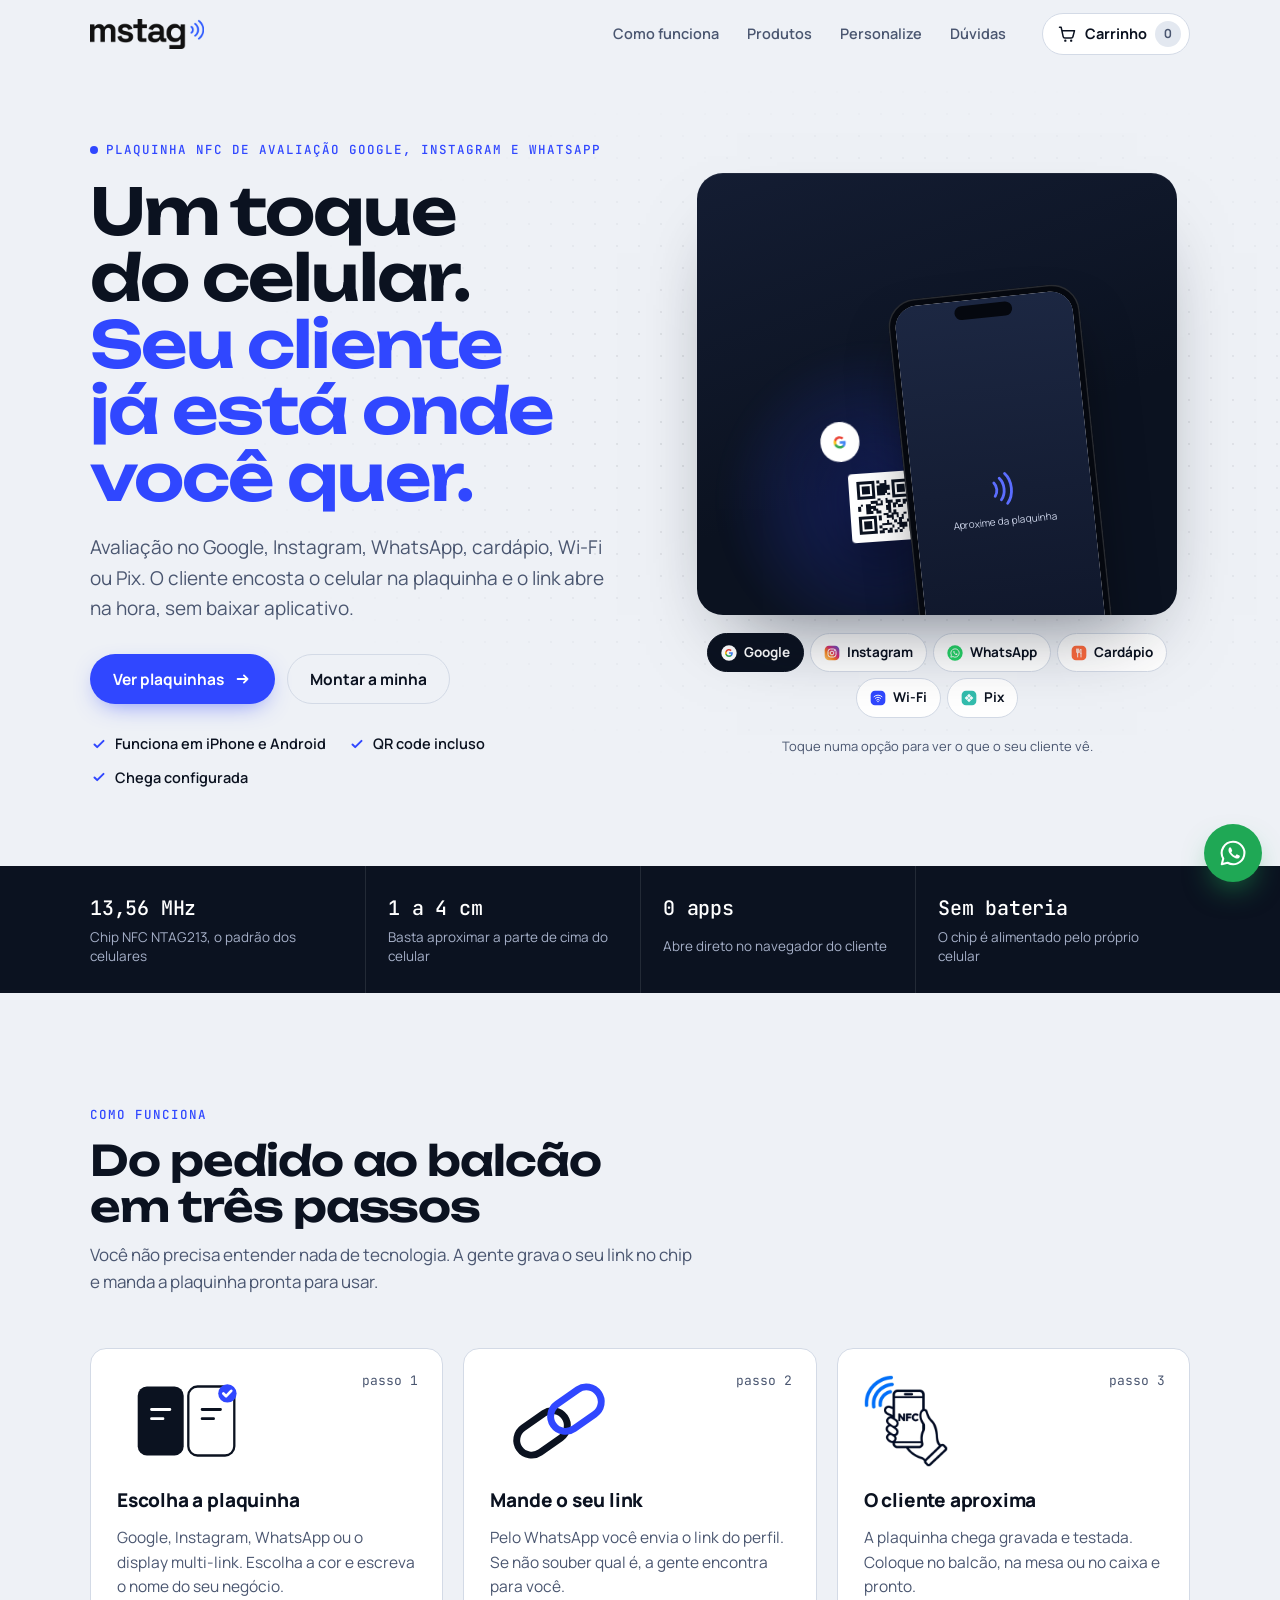
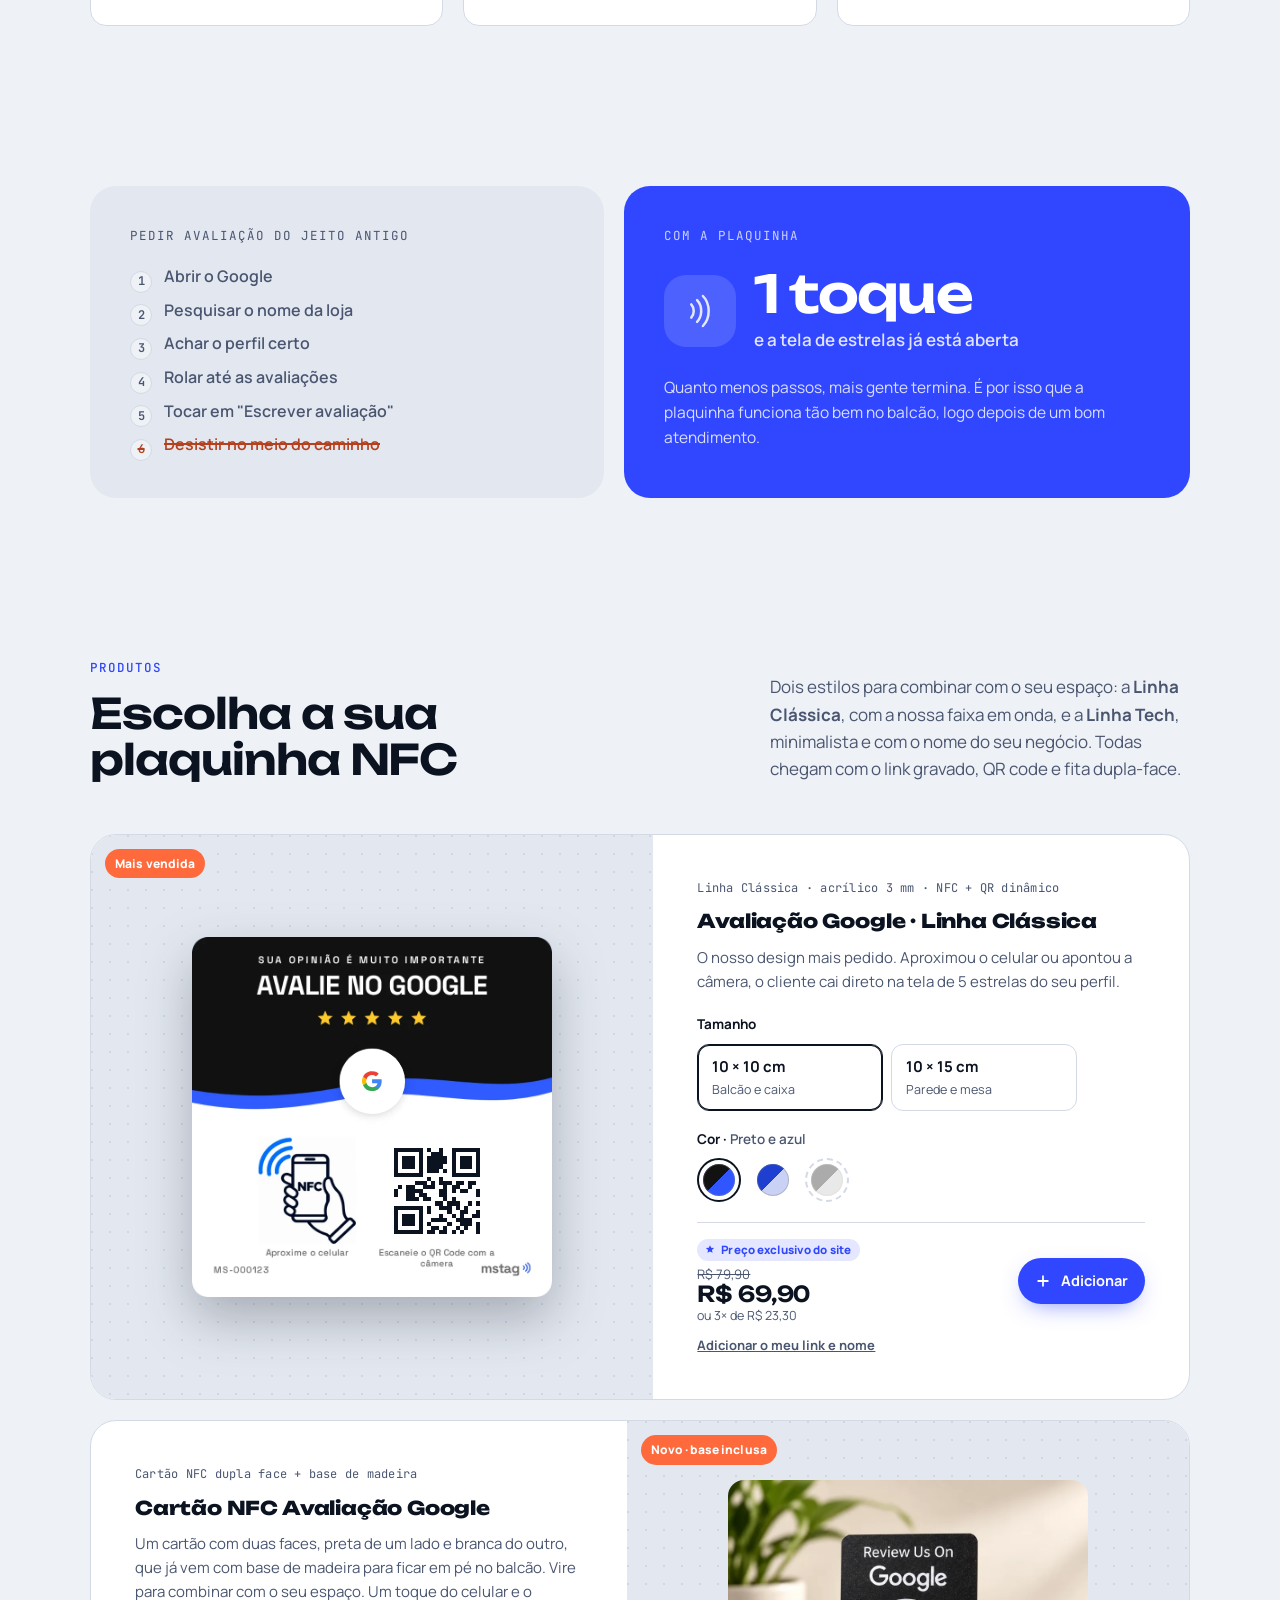
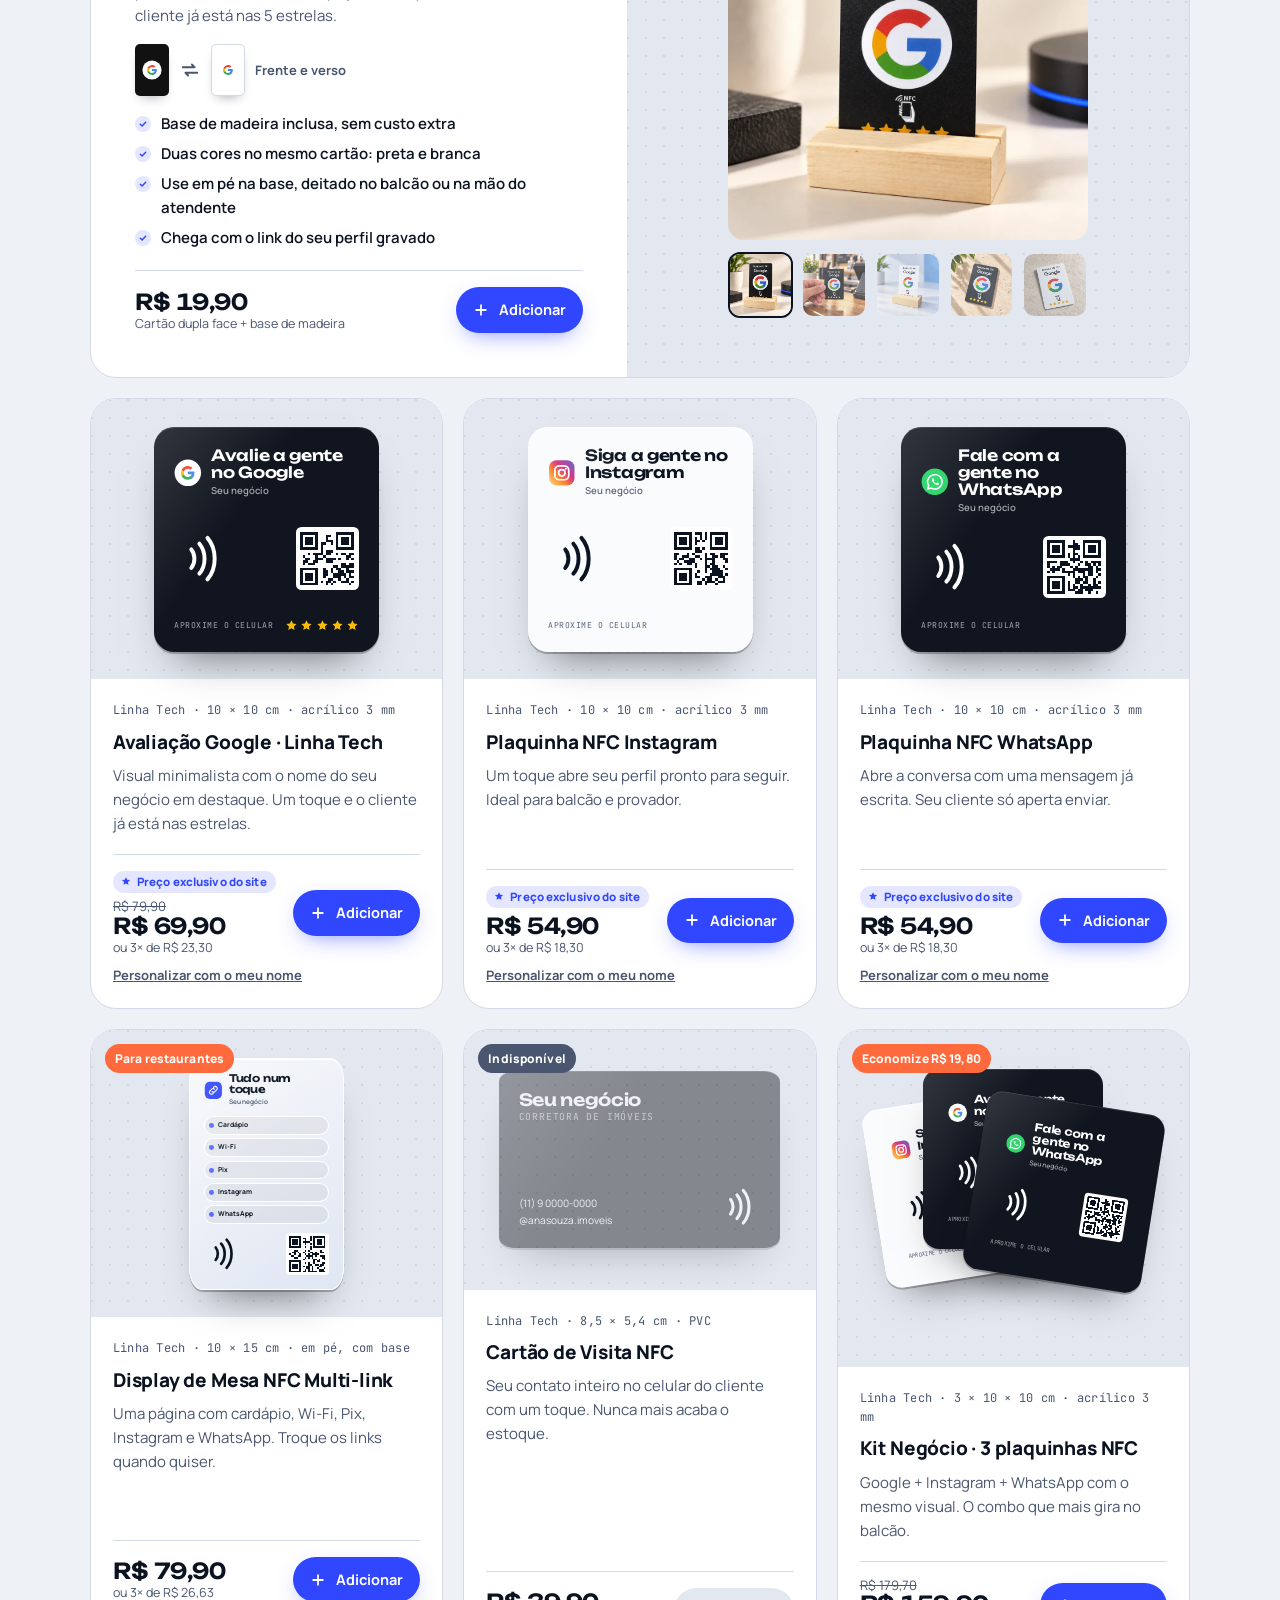
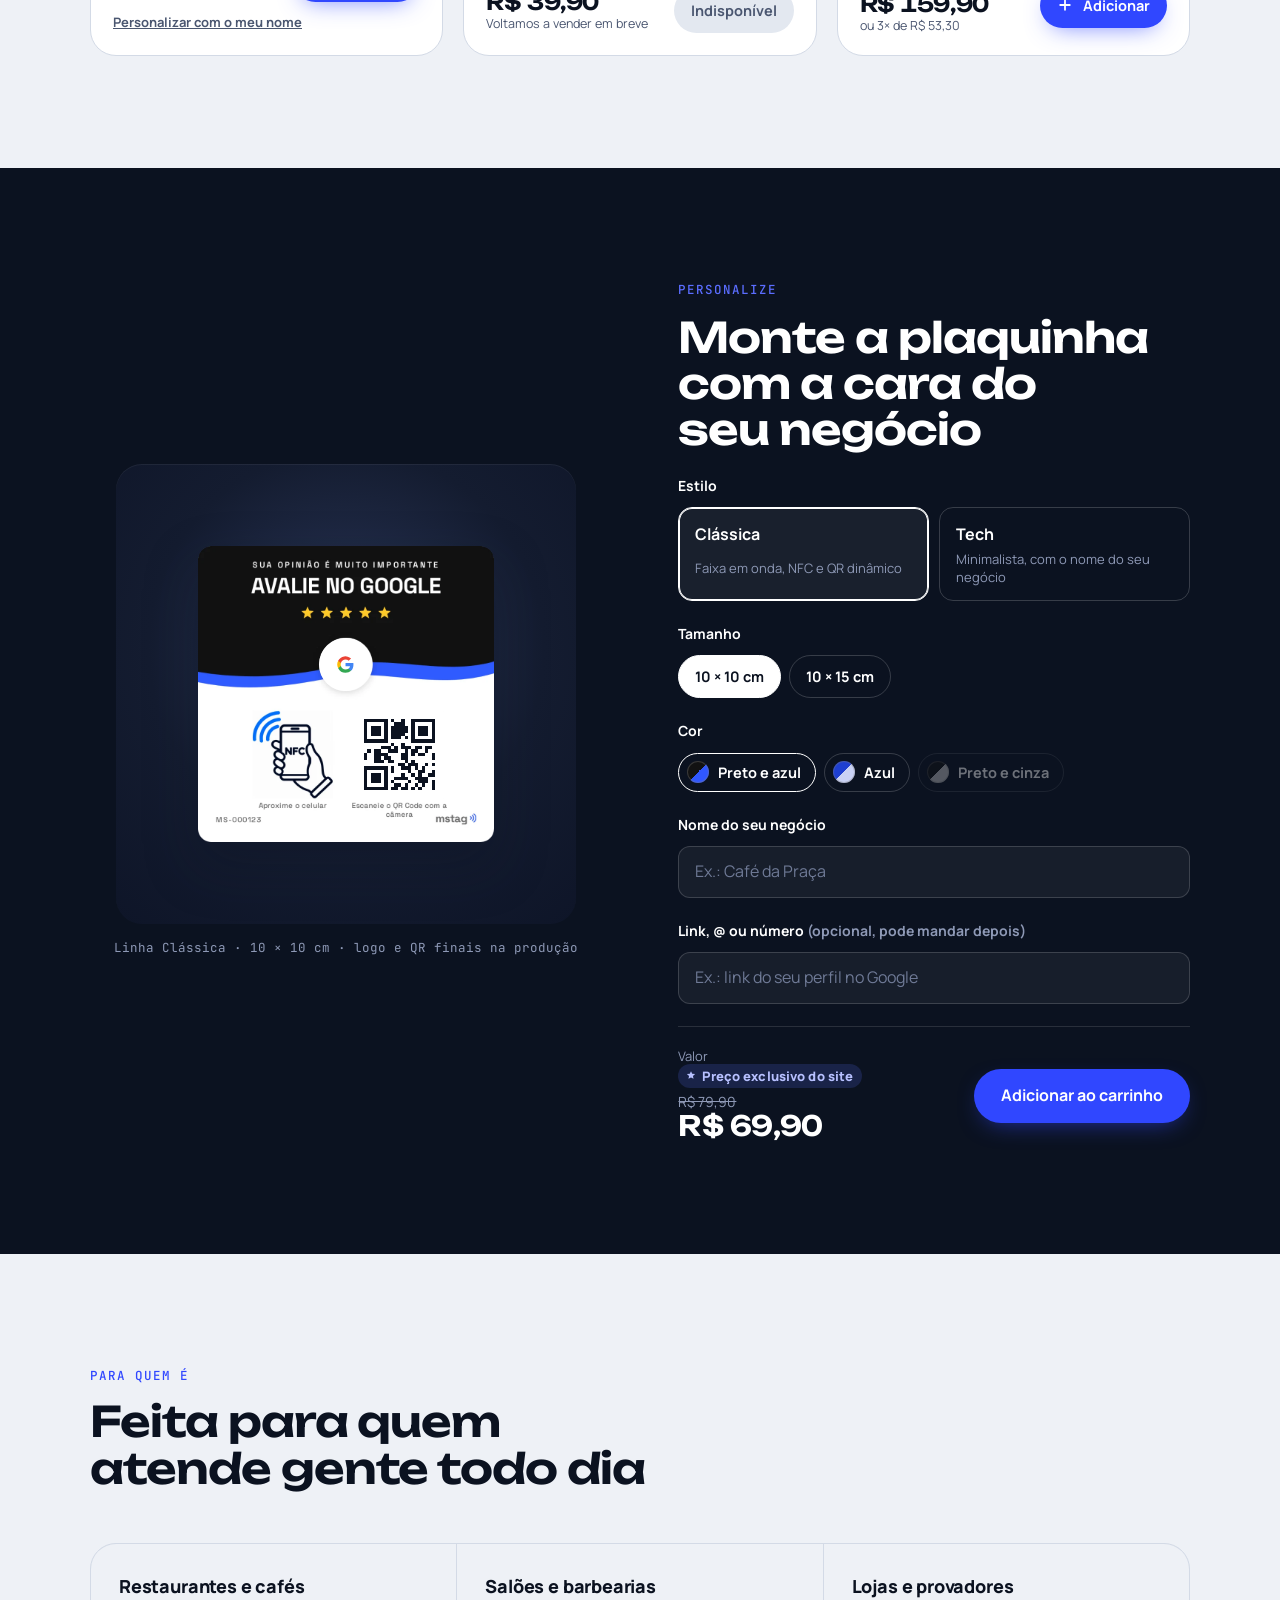
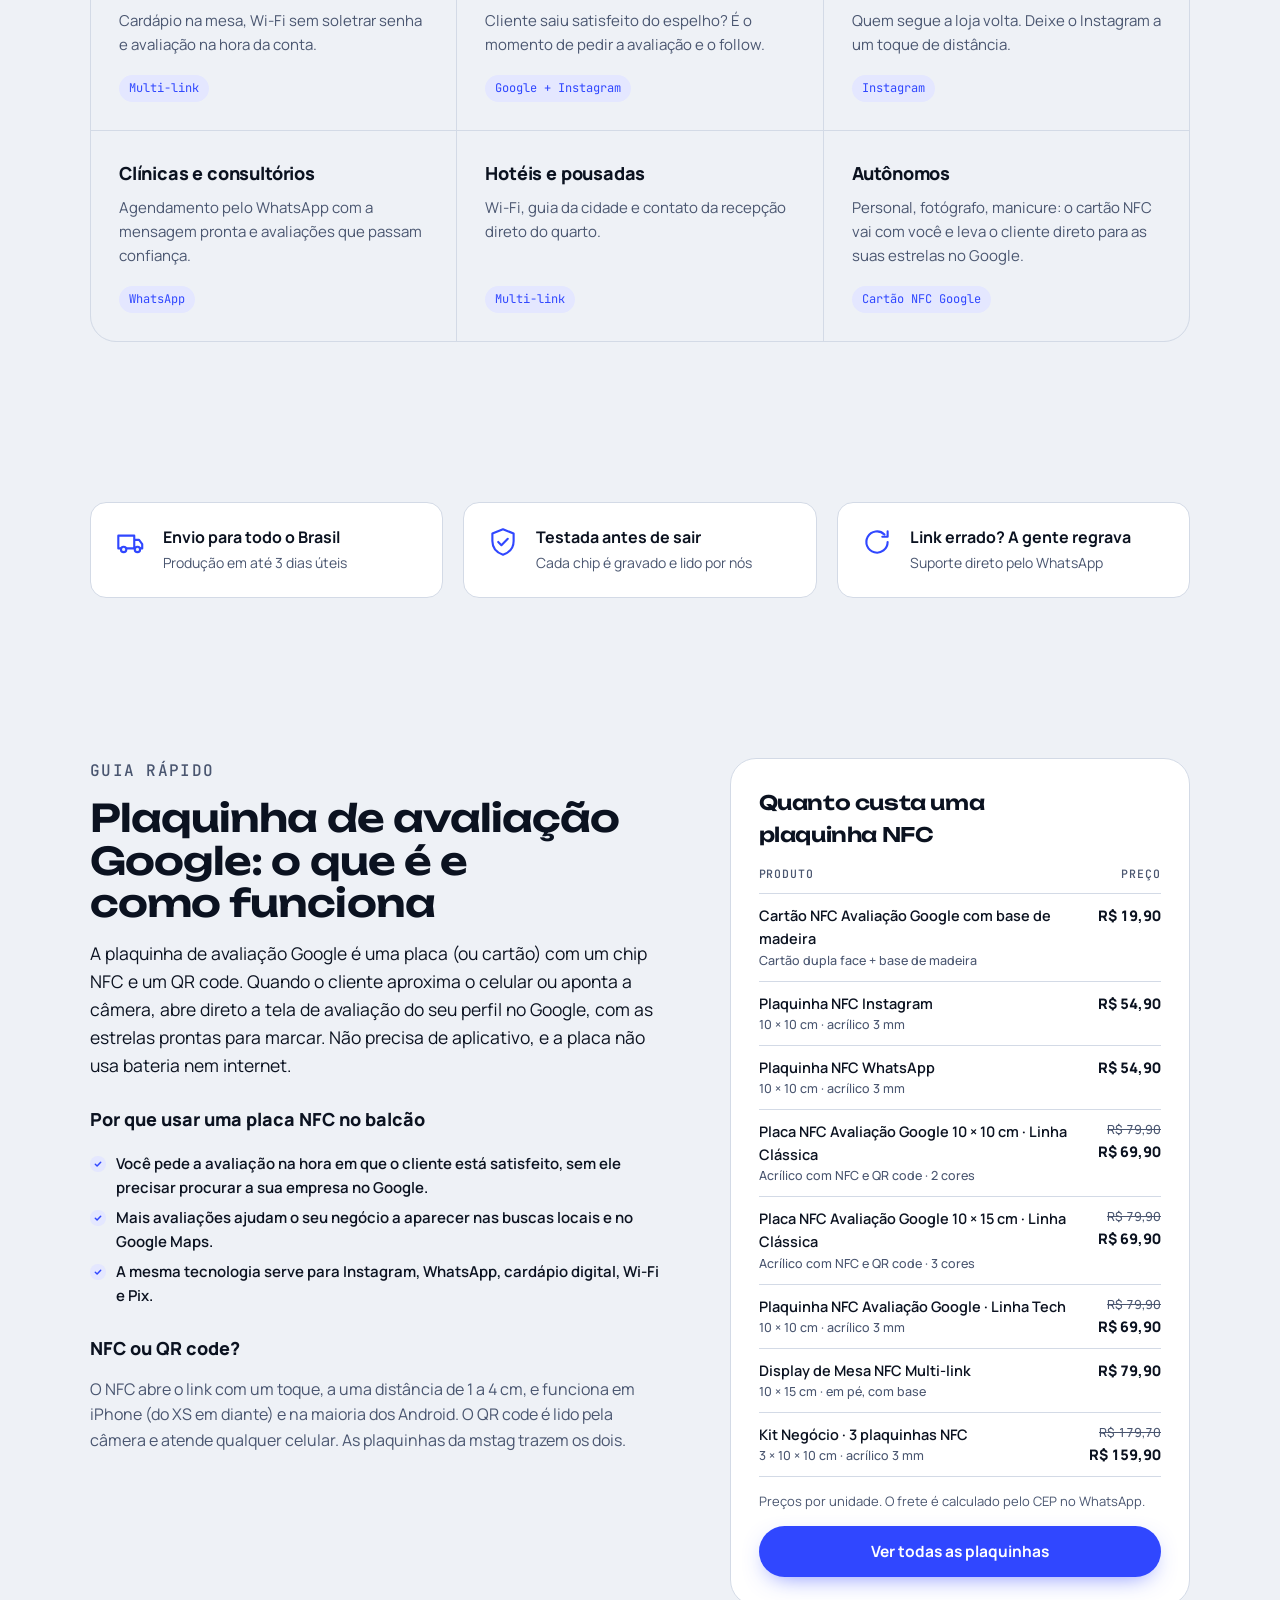
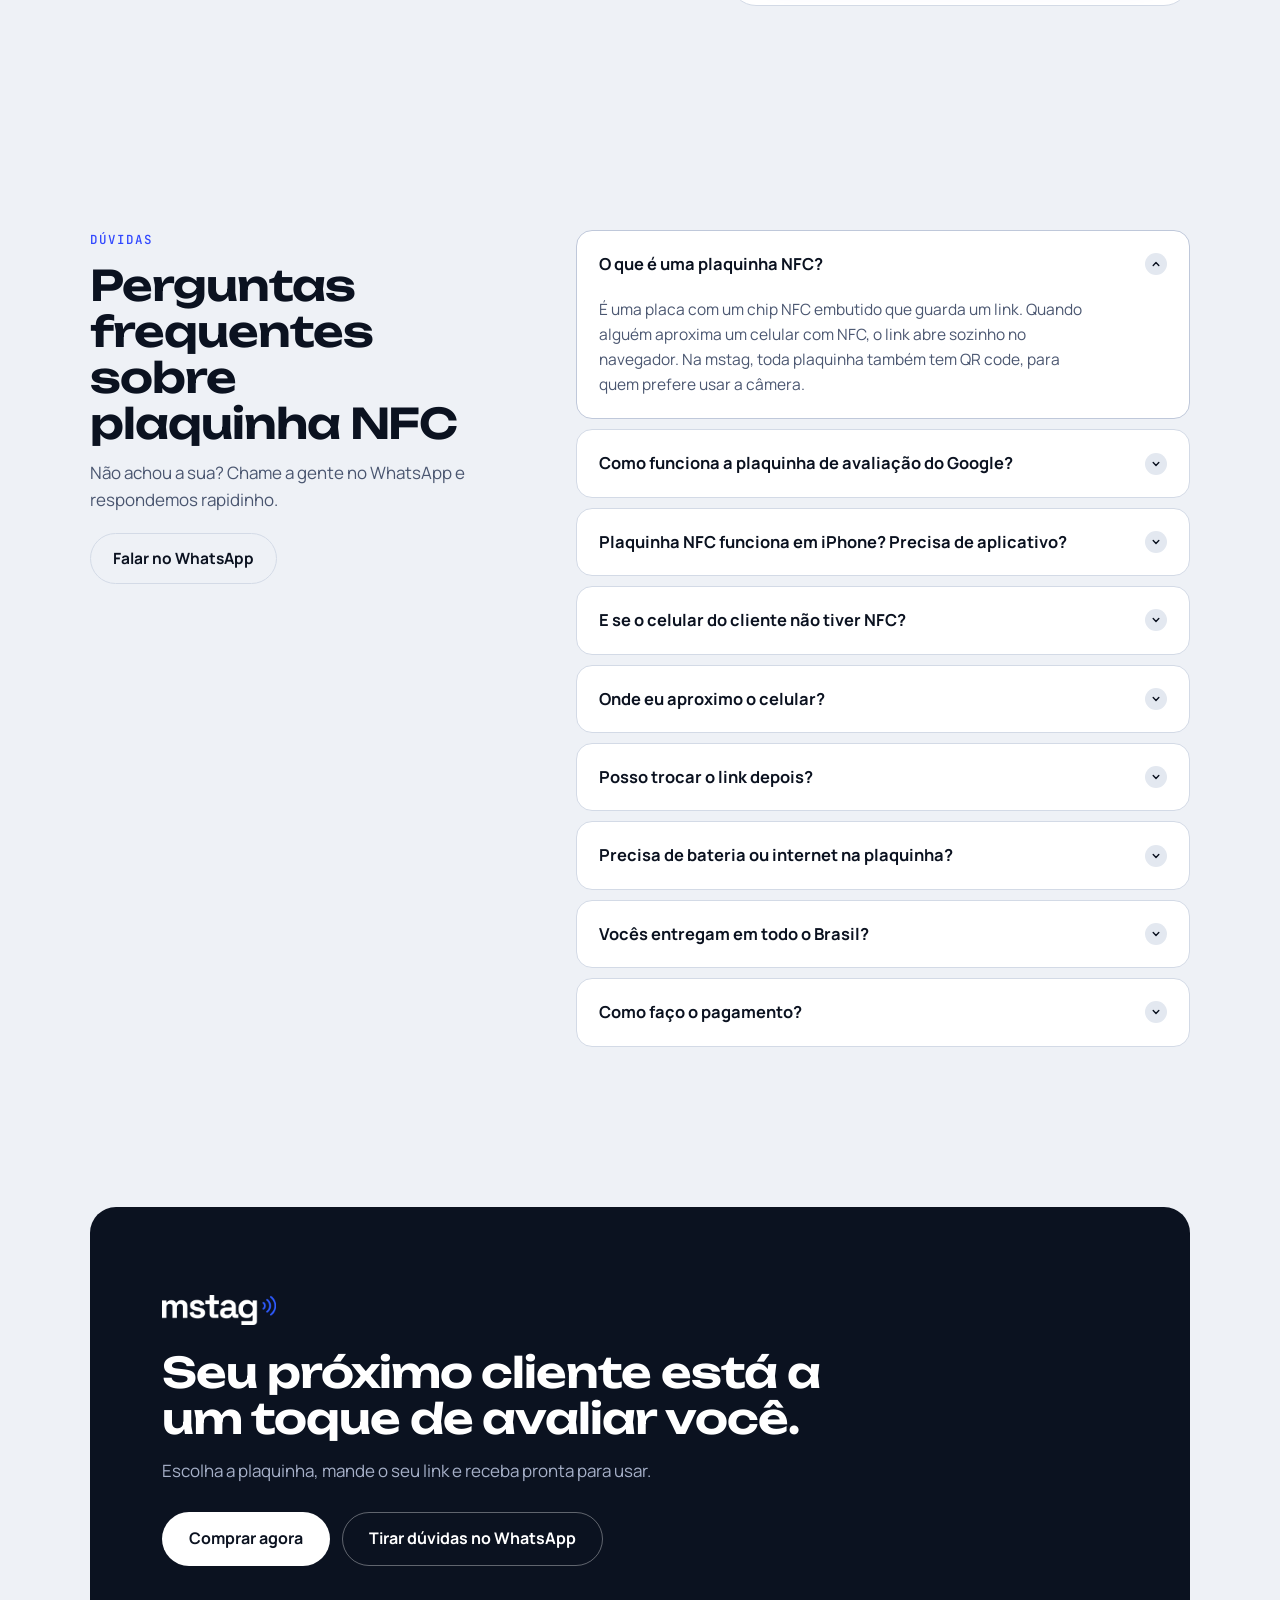
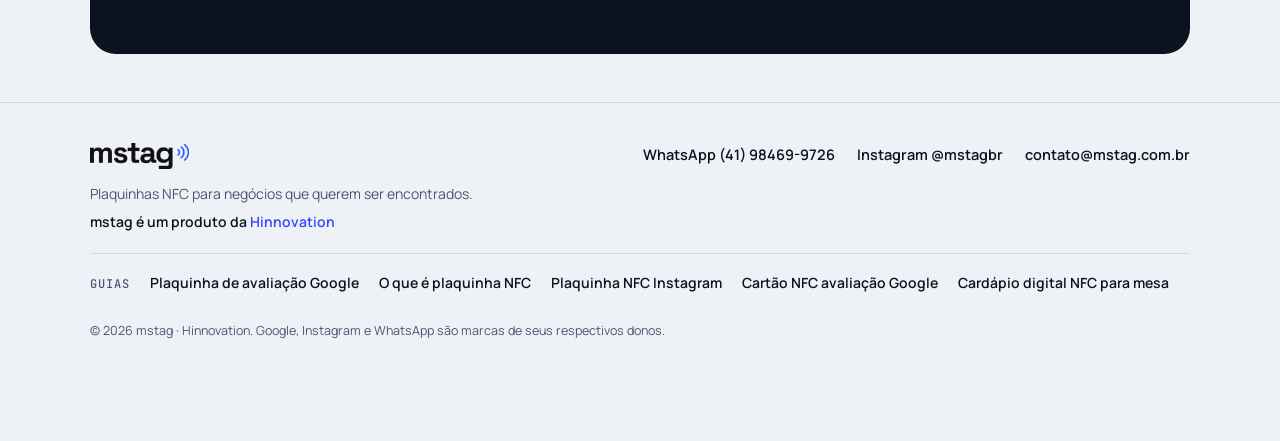
==== commit 513d5c75: "Adiciona selo "Preço exclusivo do site" nas plaquinhas Aparece na Linha Clássica, Google Linha Tech," ====
--- a/index.html
+++ b/index.html
@@ -675,6 +675,7 @@
           <div class="config__buy">
             <div class="config__price">
               <span class="muted">Valor</span>
+              <span class="price__tag price__tag--inv" id="cfgExclusivo"><svg viewBox="0 0 16 16" aria-hidden="true"><path d="M8 1.5 9.6 5l3.9.4-2.9 2.6.8 3.8L8 9.9l-3.4 1.9.8-3.8L2.5 5.4 6.4 5z" fill="currentColor"/></svg>Preço exclusivo do site</span>
               <s id="cfgPrecoDe"></s>
               <b id="cfgPreco">R$ 69,90</b>
             </div>
--- a/css/styles.css
+++ b/css/styles.css
@@ -623,6 +623,13 @@
 .price { display: grid; line-height: 1.1; }
 .price s { font-size: 13px; color: var(--ink-soft); }
 .price s:empty { display: none; }
+.price__tag {
+  justify-self: start; display: inline-flex; align-items: center; gap: 5px; margin-bottom: 6px;
+  padding: 3px 9px 3px 7px; border-radius: 999px; background: var(--cobalt-soft); color: var(--cobalt);
+  font-size: 11.5px; font-weight: 800; letter-spacing: 0.01em; line-height: 1.4; white-space: nowrap;
+}
+.price__tag svg { width: 12px; height: 12px; flex: none; }
+.price__tag--inv { background: rgba(91, 109, 255, 0.18); color: #B7C0FF; }
 .config__price s { font-size: 14px; color: #8E99B6; }
 .config__price s:empty { display: none; }
 .product__badge--off { background: var(--ink-soft); }
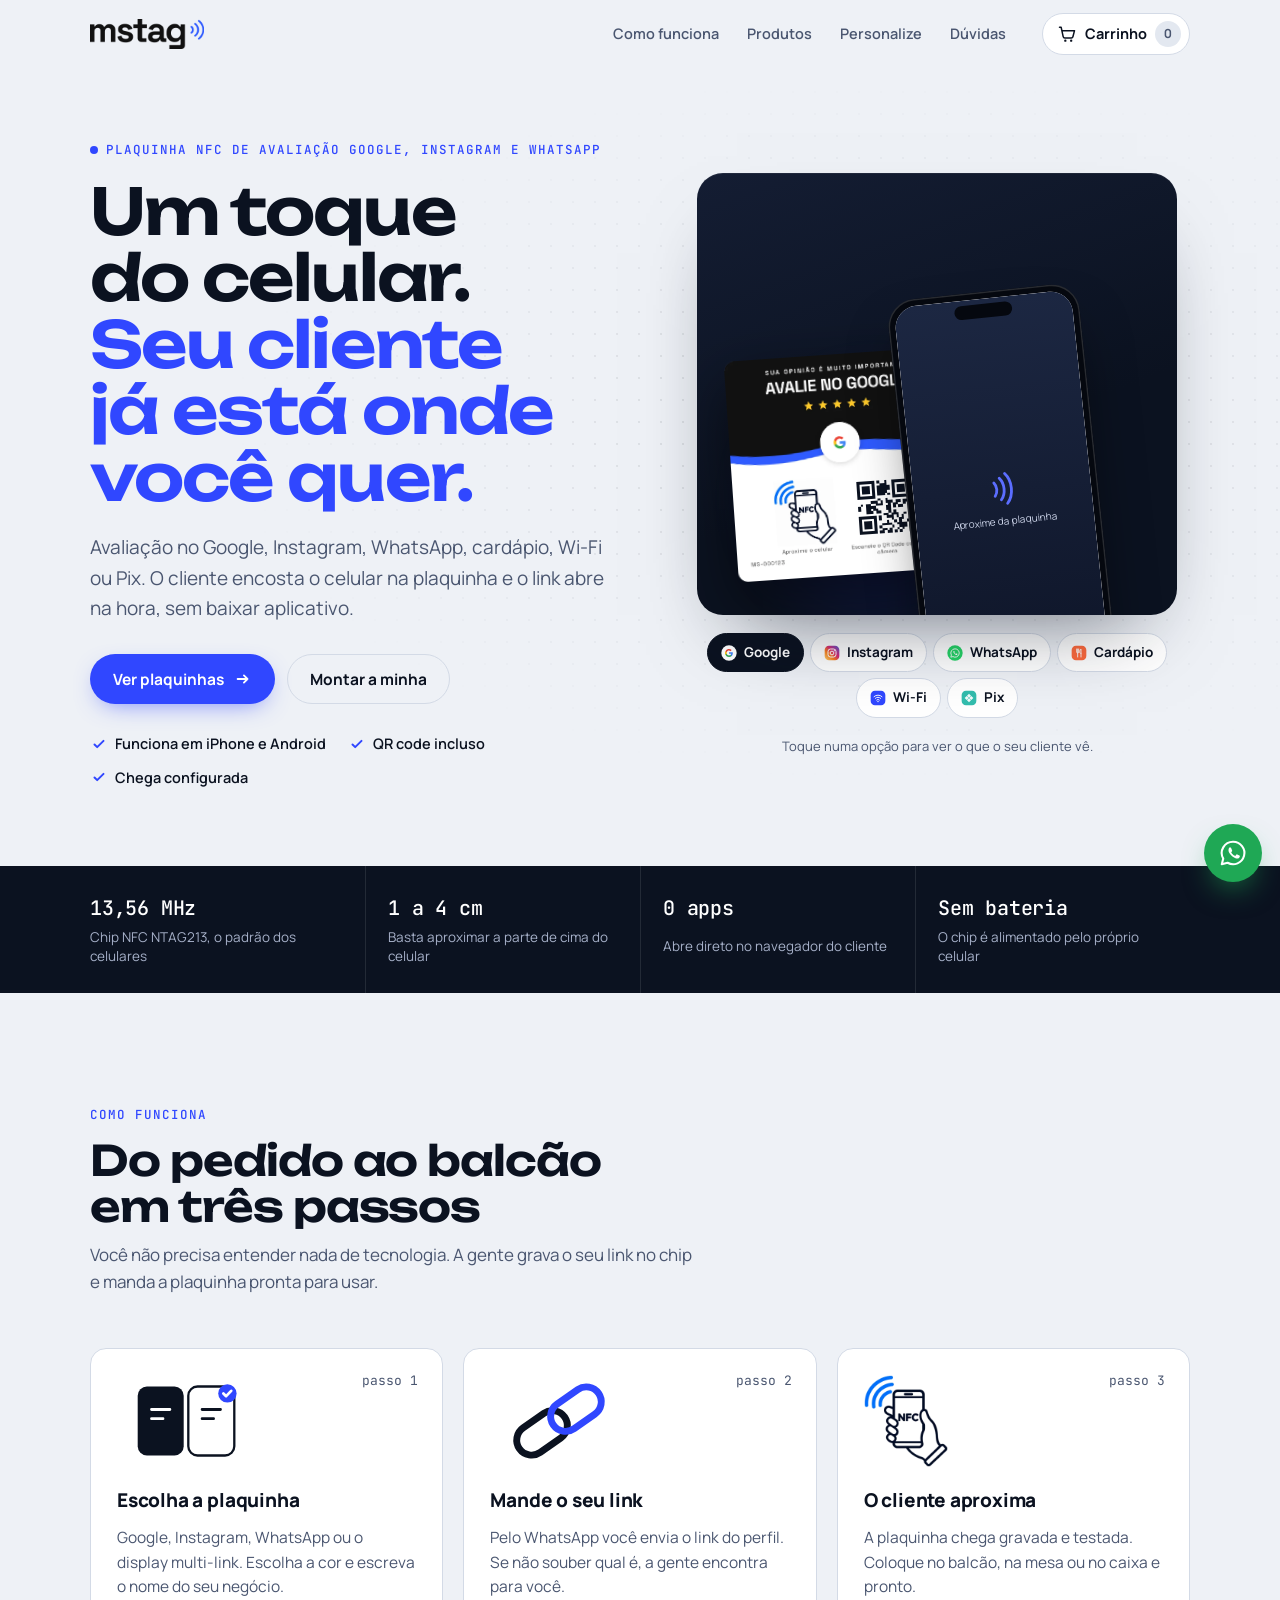
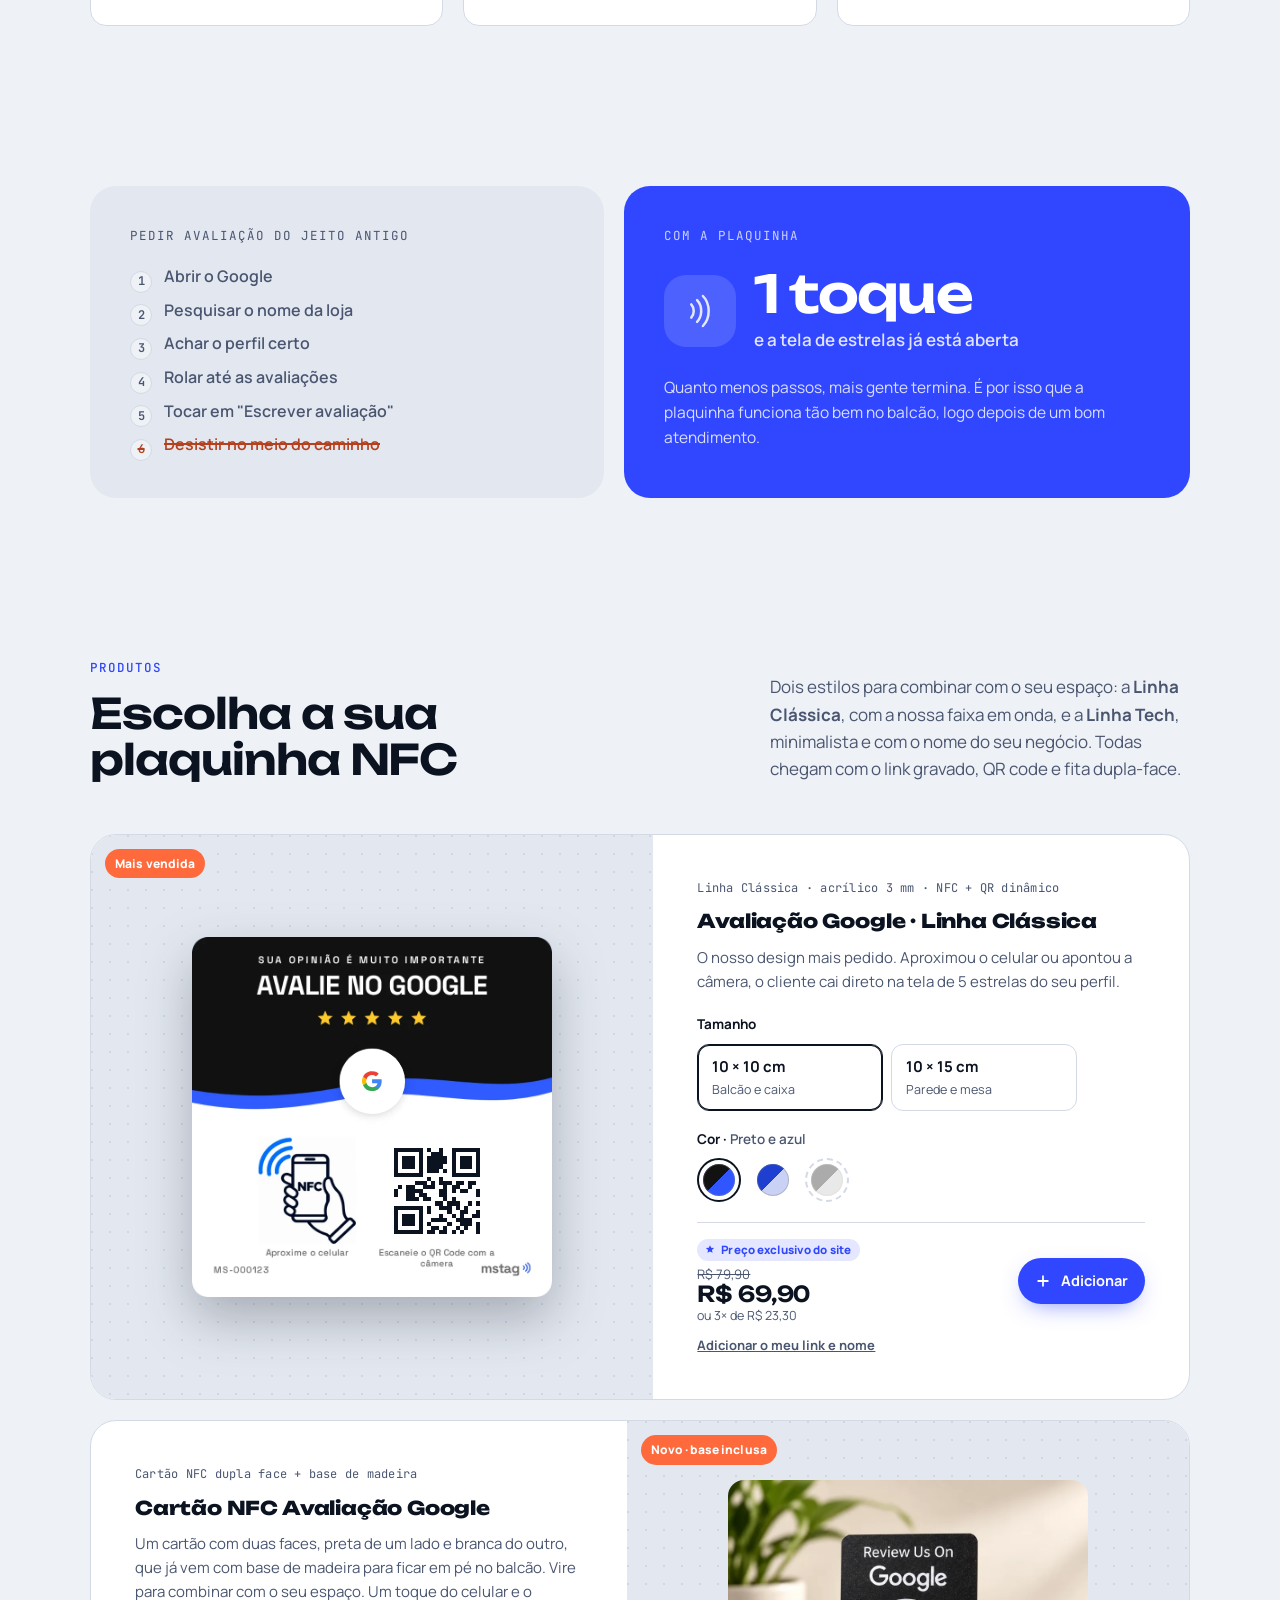
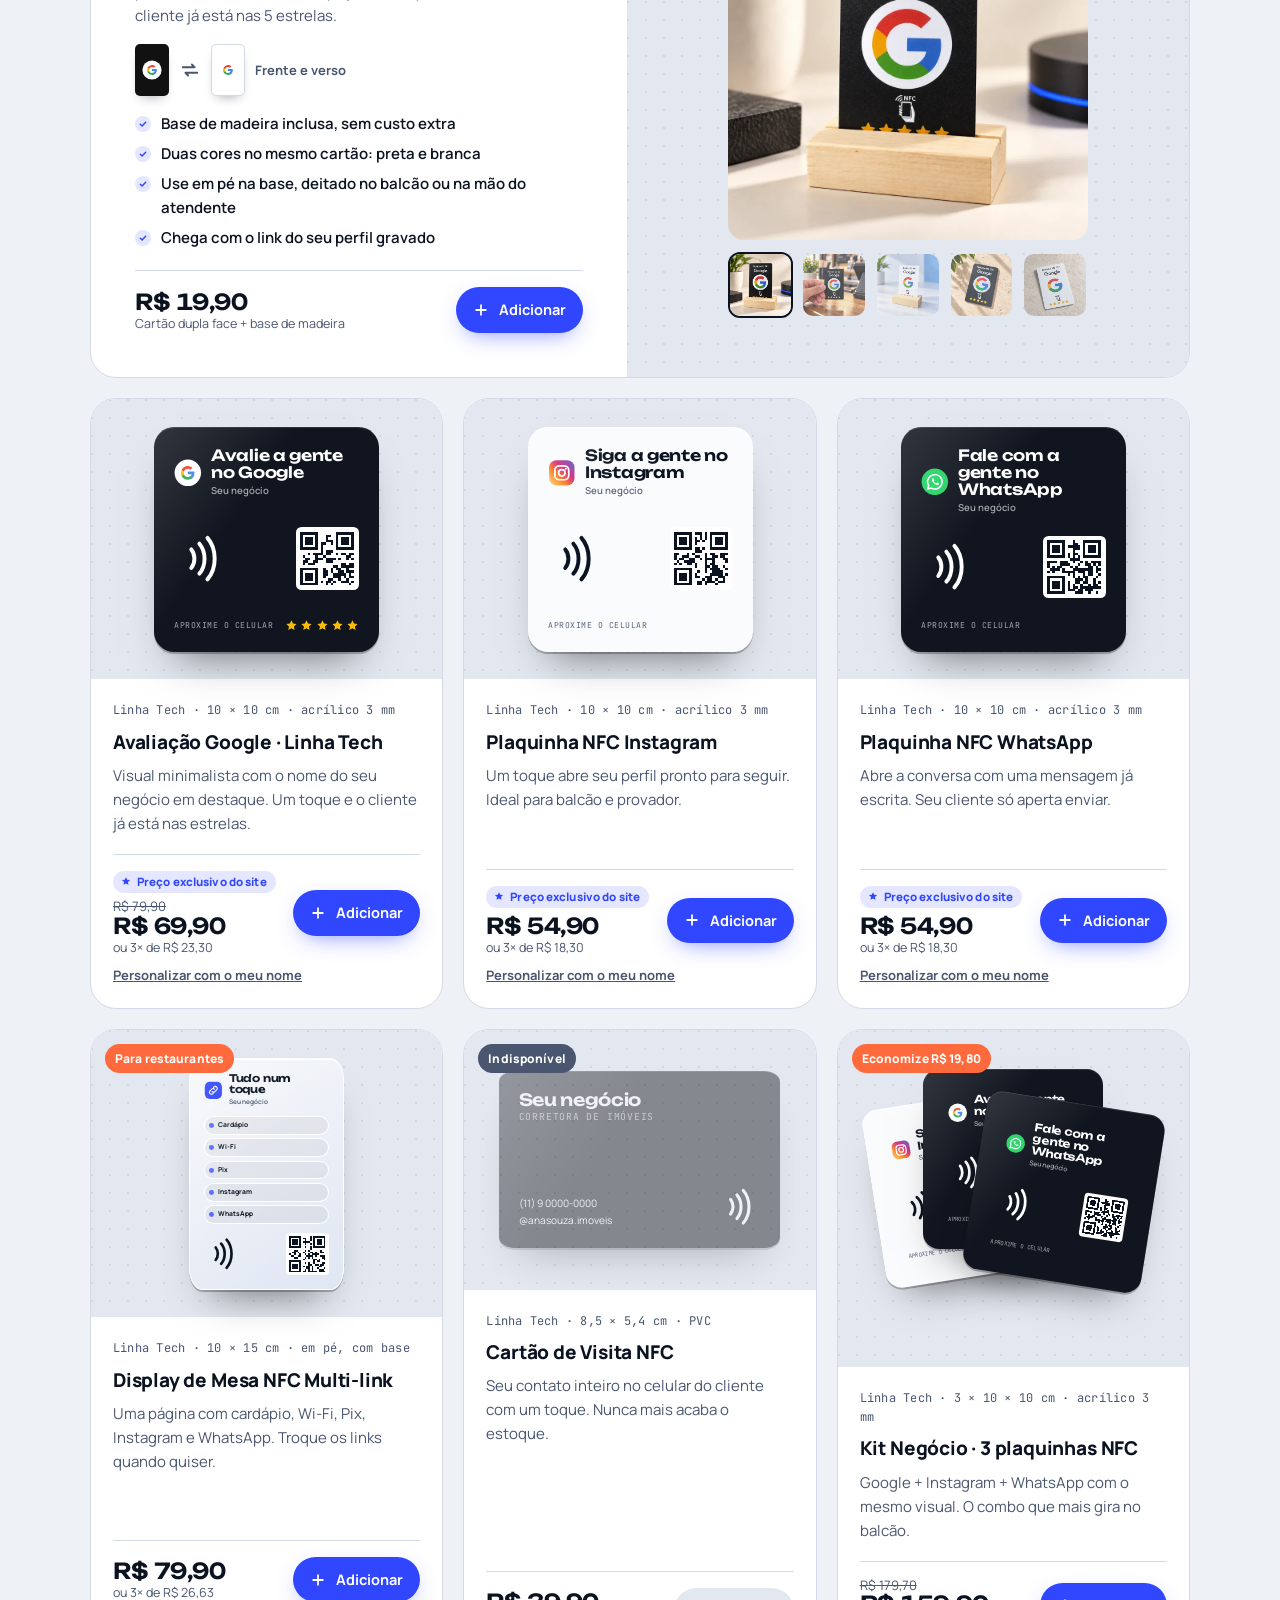
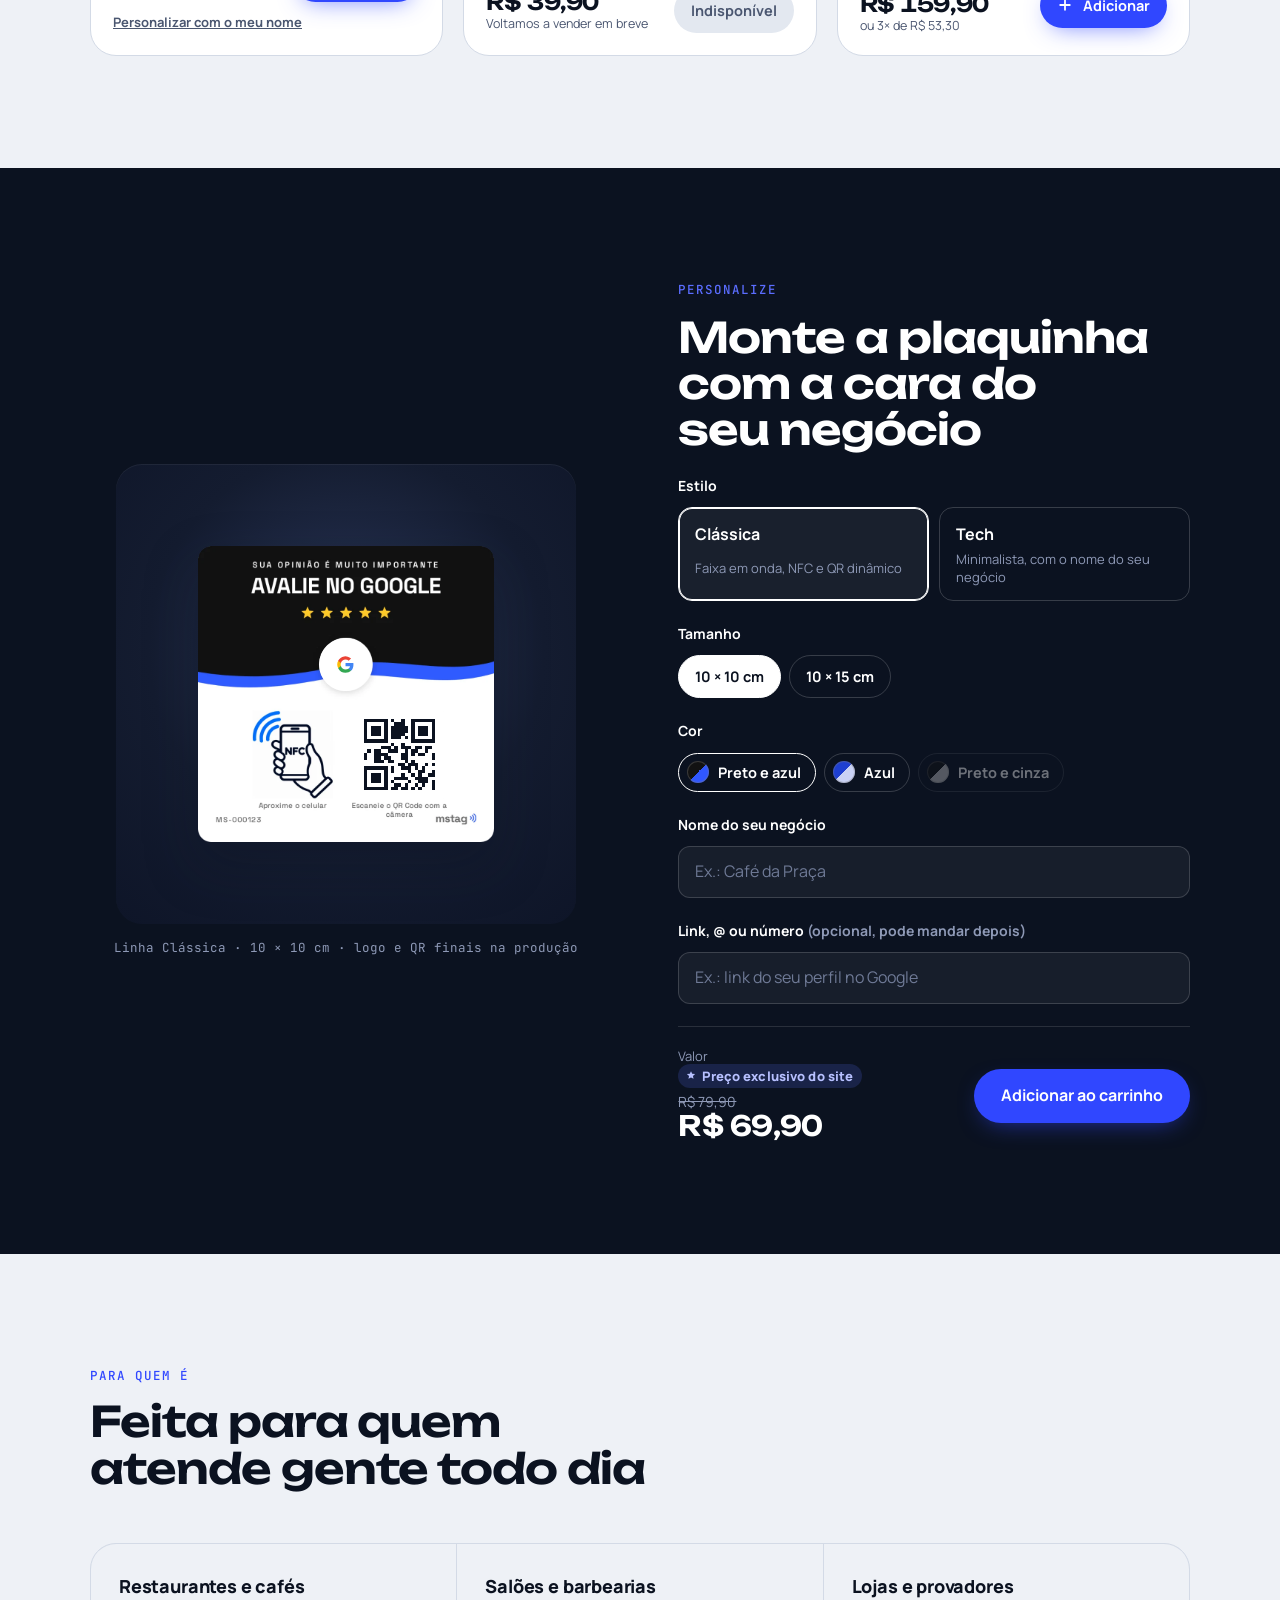
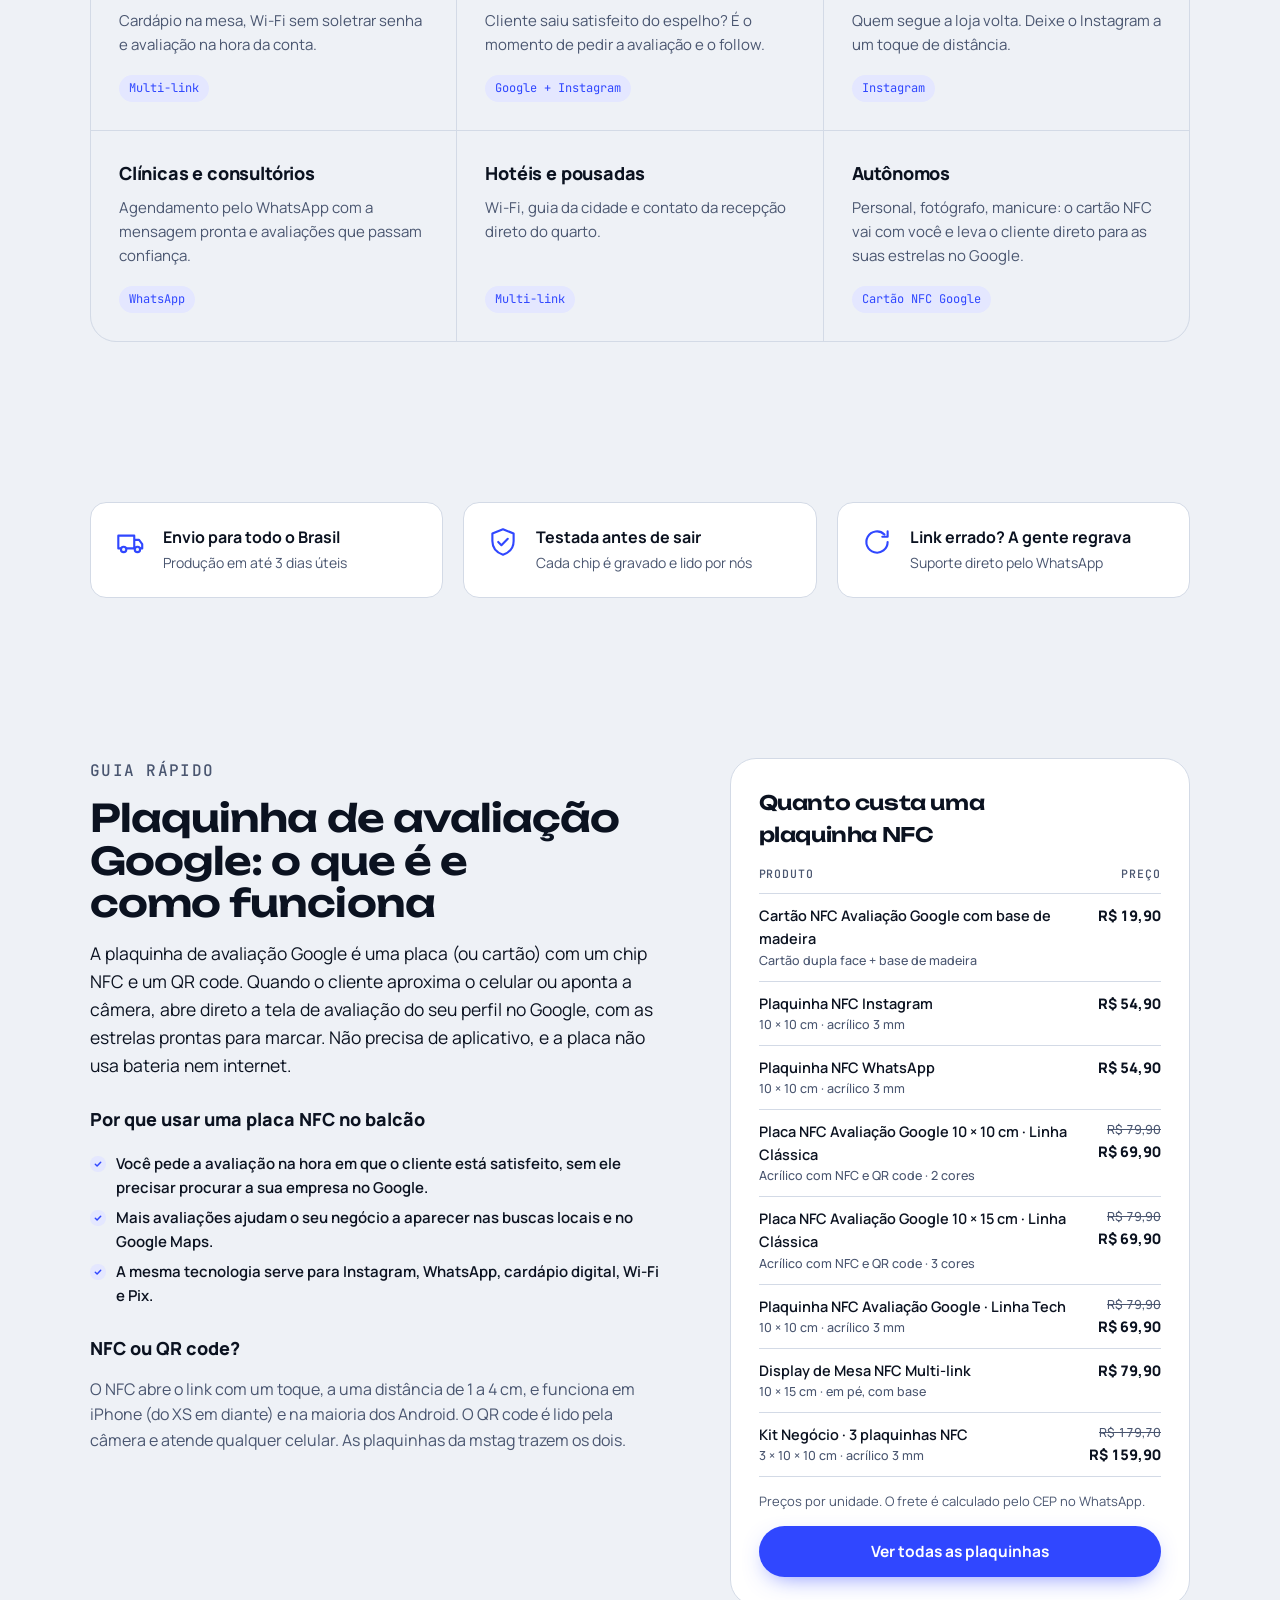
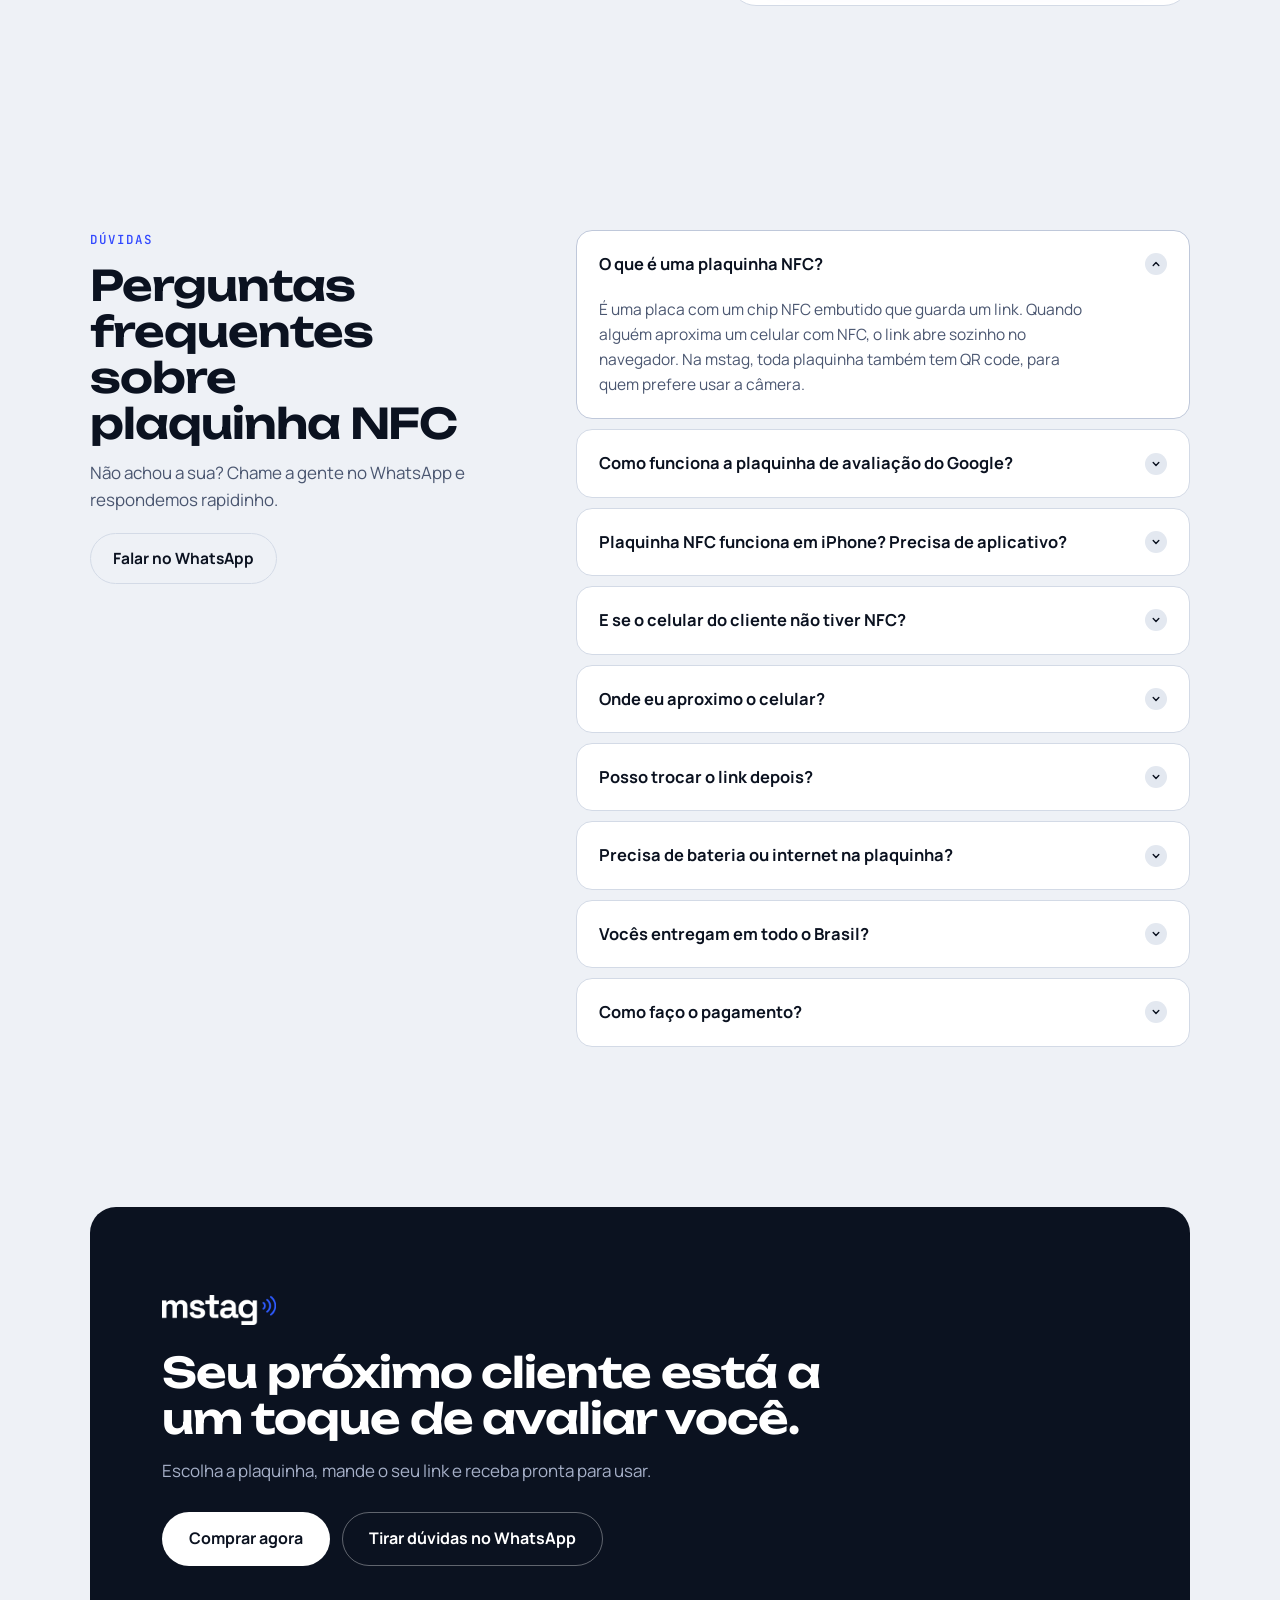
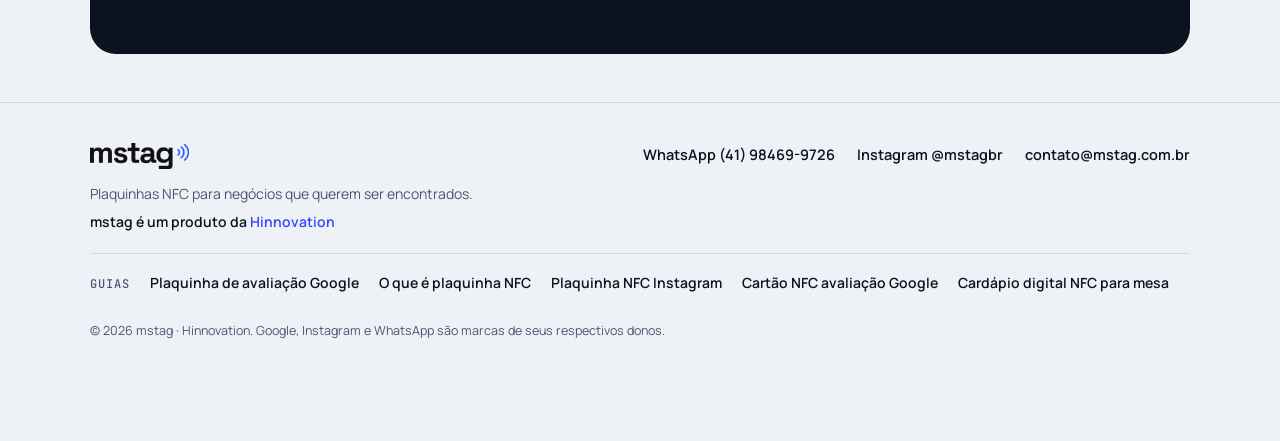
==== commit fc834052: "Refaz o favicon nos tamanhos que o Google exige - /favicon.ico na raiz (16, 32 e 48 px), que buscado" ====
--- a/index.html
+++ b/index.html
@@ -23,8 +23,10 @@
   <meta name="twitter:image" content="https://mstag.com.br/assets/og-image.jpg">
   <link rel="alternate" type="text/plain" href="https://mstag.com.br/llms.txt" title="Resumo da mstag para assistentes de IA">
   <meta name="theme-color" content="#0B1220">
-  <link rel="icon" href="assets/logo/favicon.png" type="image/png">
-  <link rel="apple-touch-icon" href="assets/logo/favicon.png">
+  <link rel="icon" href="favicon.ico" sizes="48x48">
+  <link rel="icon" href="assets/logo/favicon-192.png" type="image/png" sizes="192x192">
+  <link rel="apple-touch-icon" href="assets/logo/apple-touch-icon.png">
+  <link rel="manifest" href="site.webmanifest">
   <link rel="preconnect" href="https://fonts.googleapis.com">
   <link rel="preconnect" href="https://fonts.gstatic.com" crossorigin>
   <link rel="stylesheet" href="https://fonts.googleapis.com/css2?family=JetBrains+Mono:wght@400;500&family=Manrope:wght@400;500;600;700;800&family=Unbounded:wght@500;600;700&display=swap">
@@ -79,7 +81,7 @@
       "about": {
         "@id": "https://mstag.com.br/#empresa"
       },
-      "dateModified": "2026-09-24",
+      "dateModified": "2026-09-25",
       "hasPart": [
         {
           "@type": "WebPage",
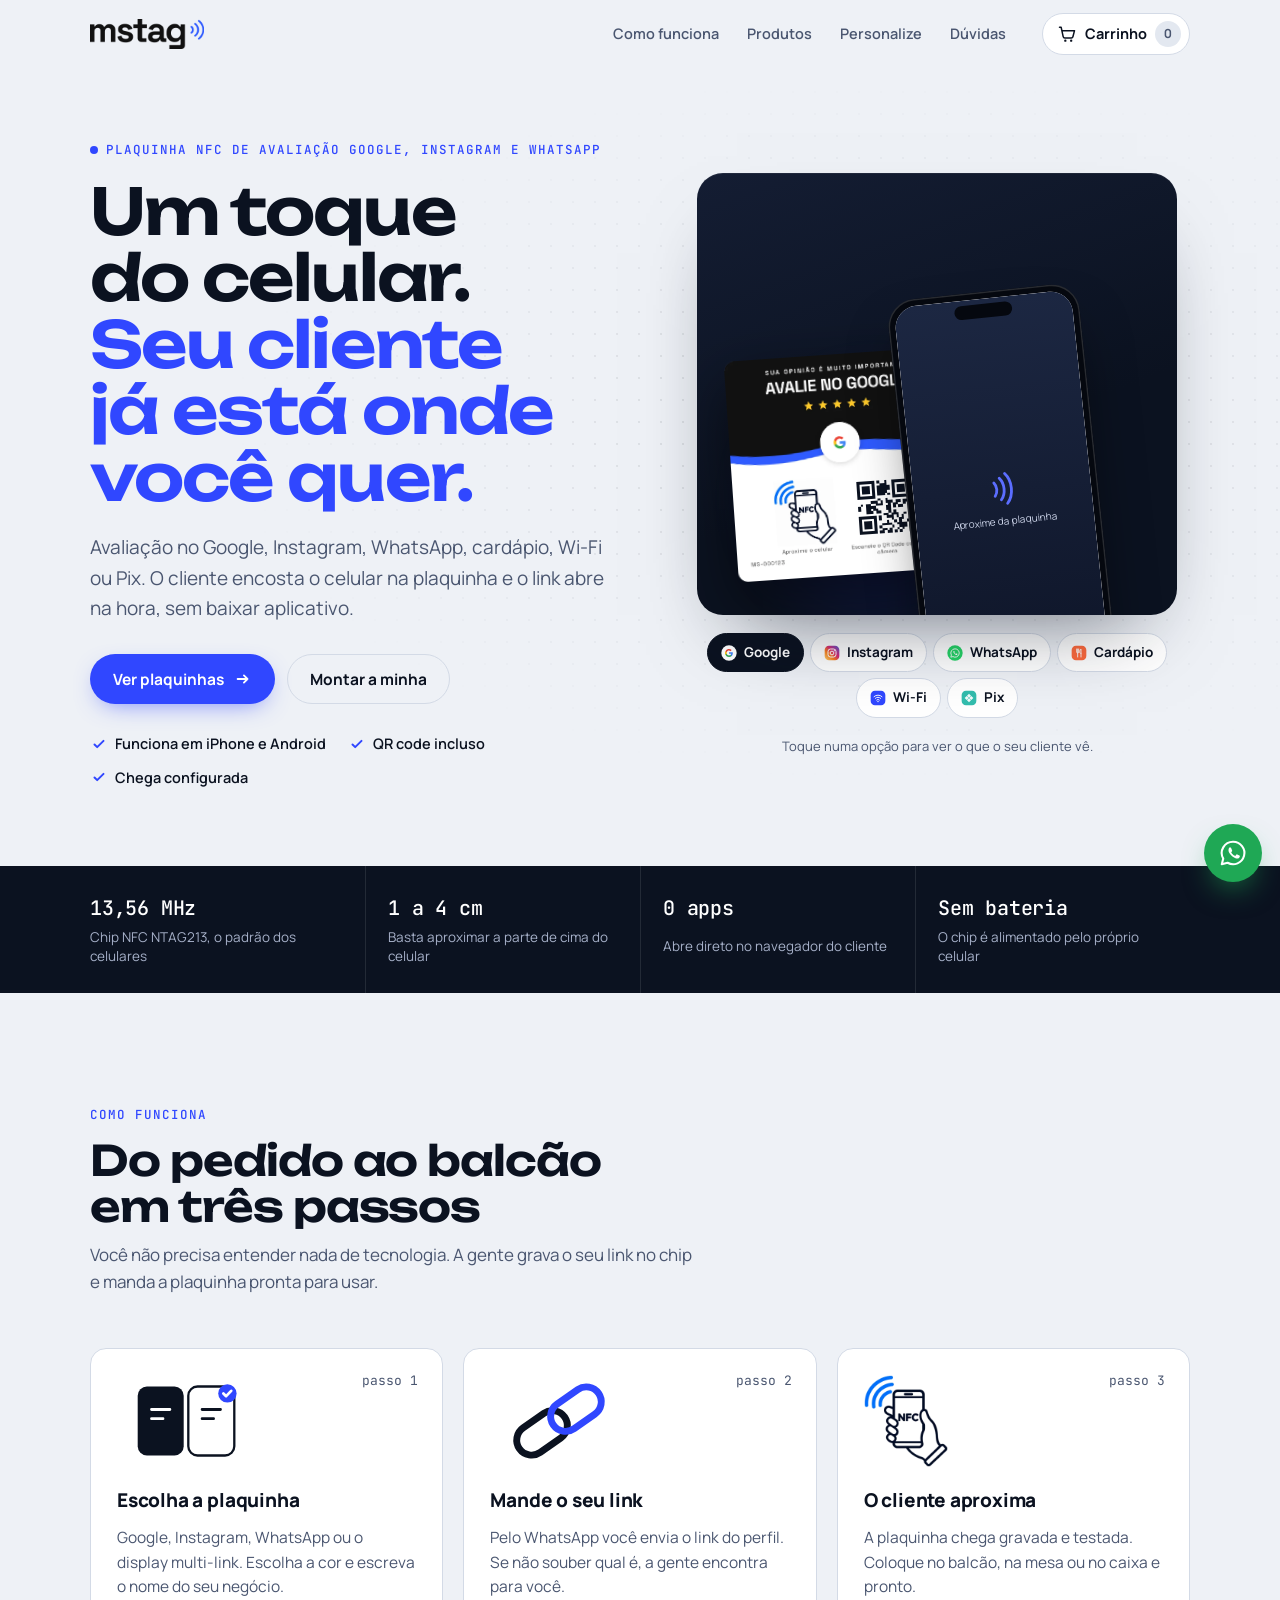
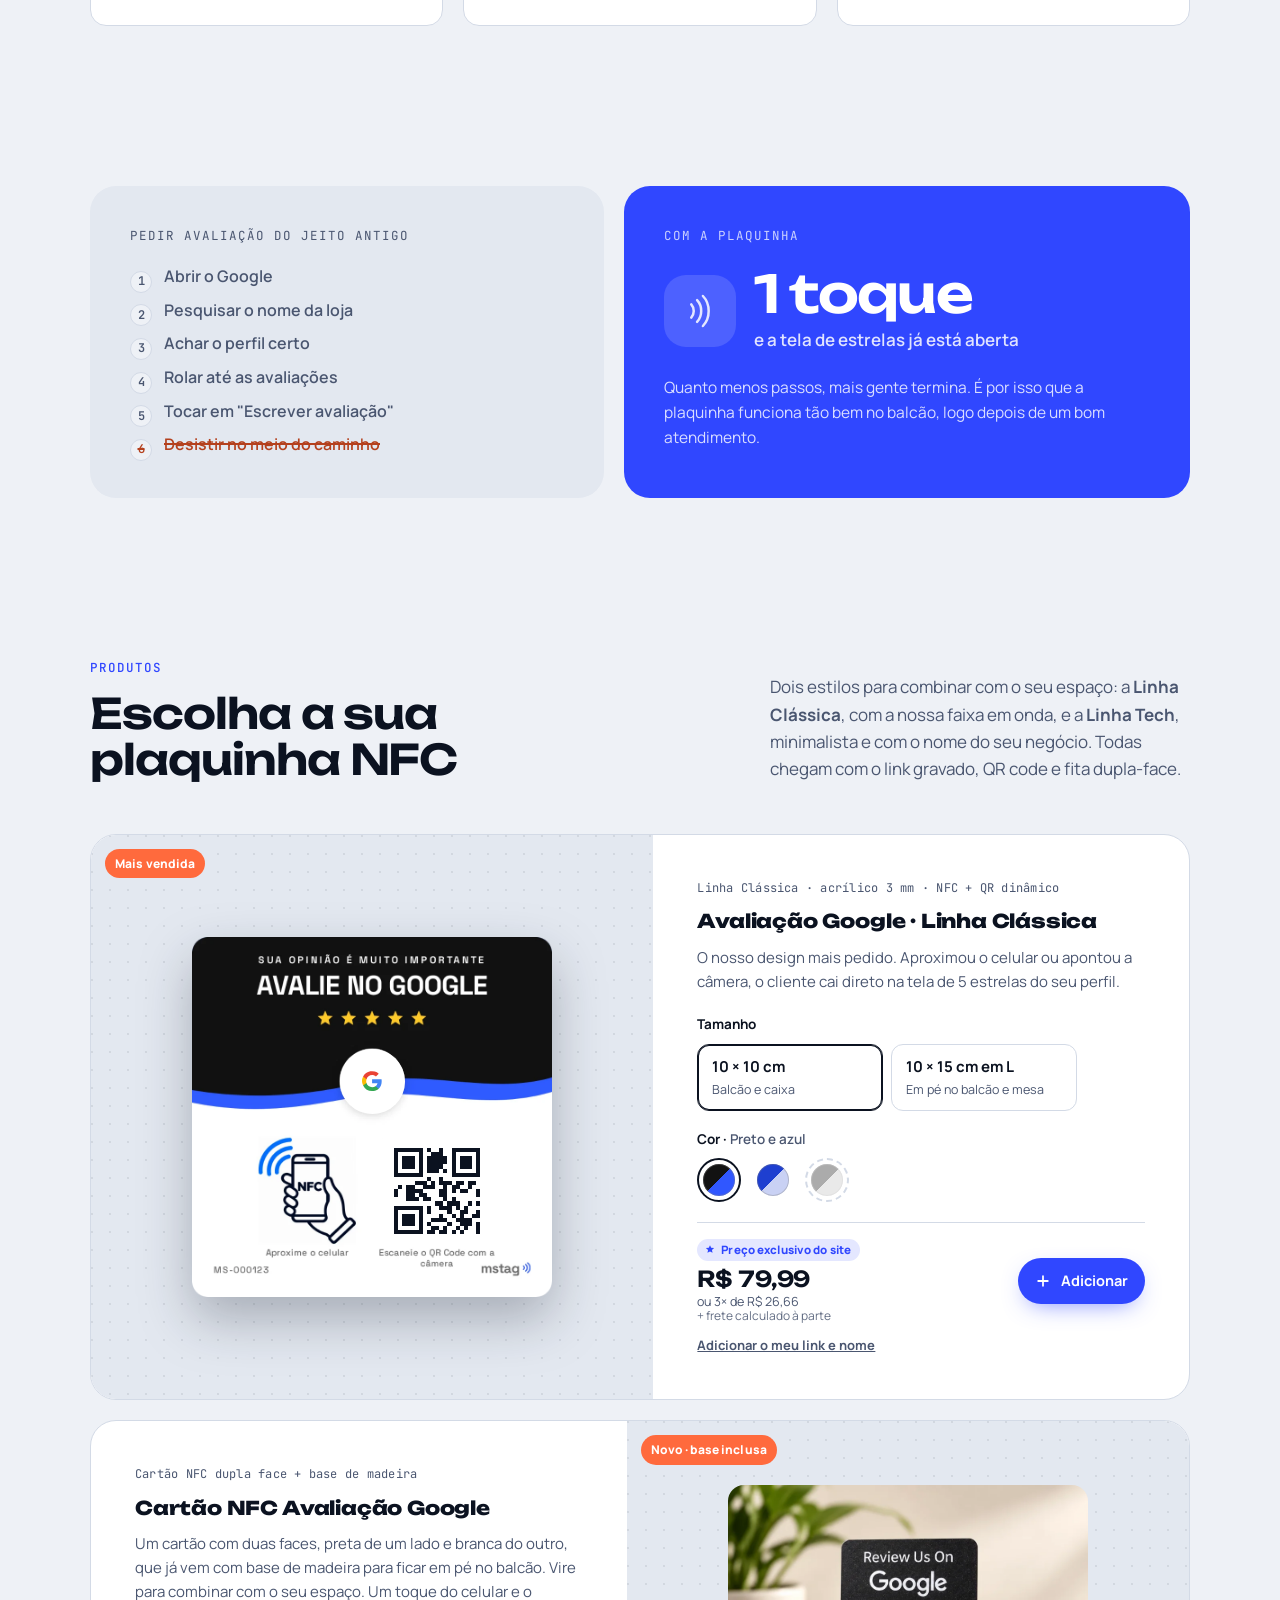
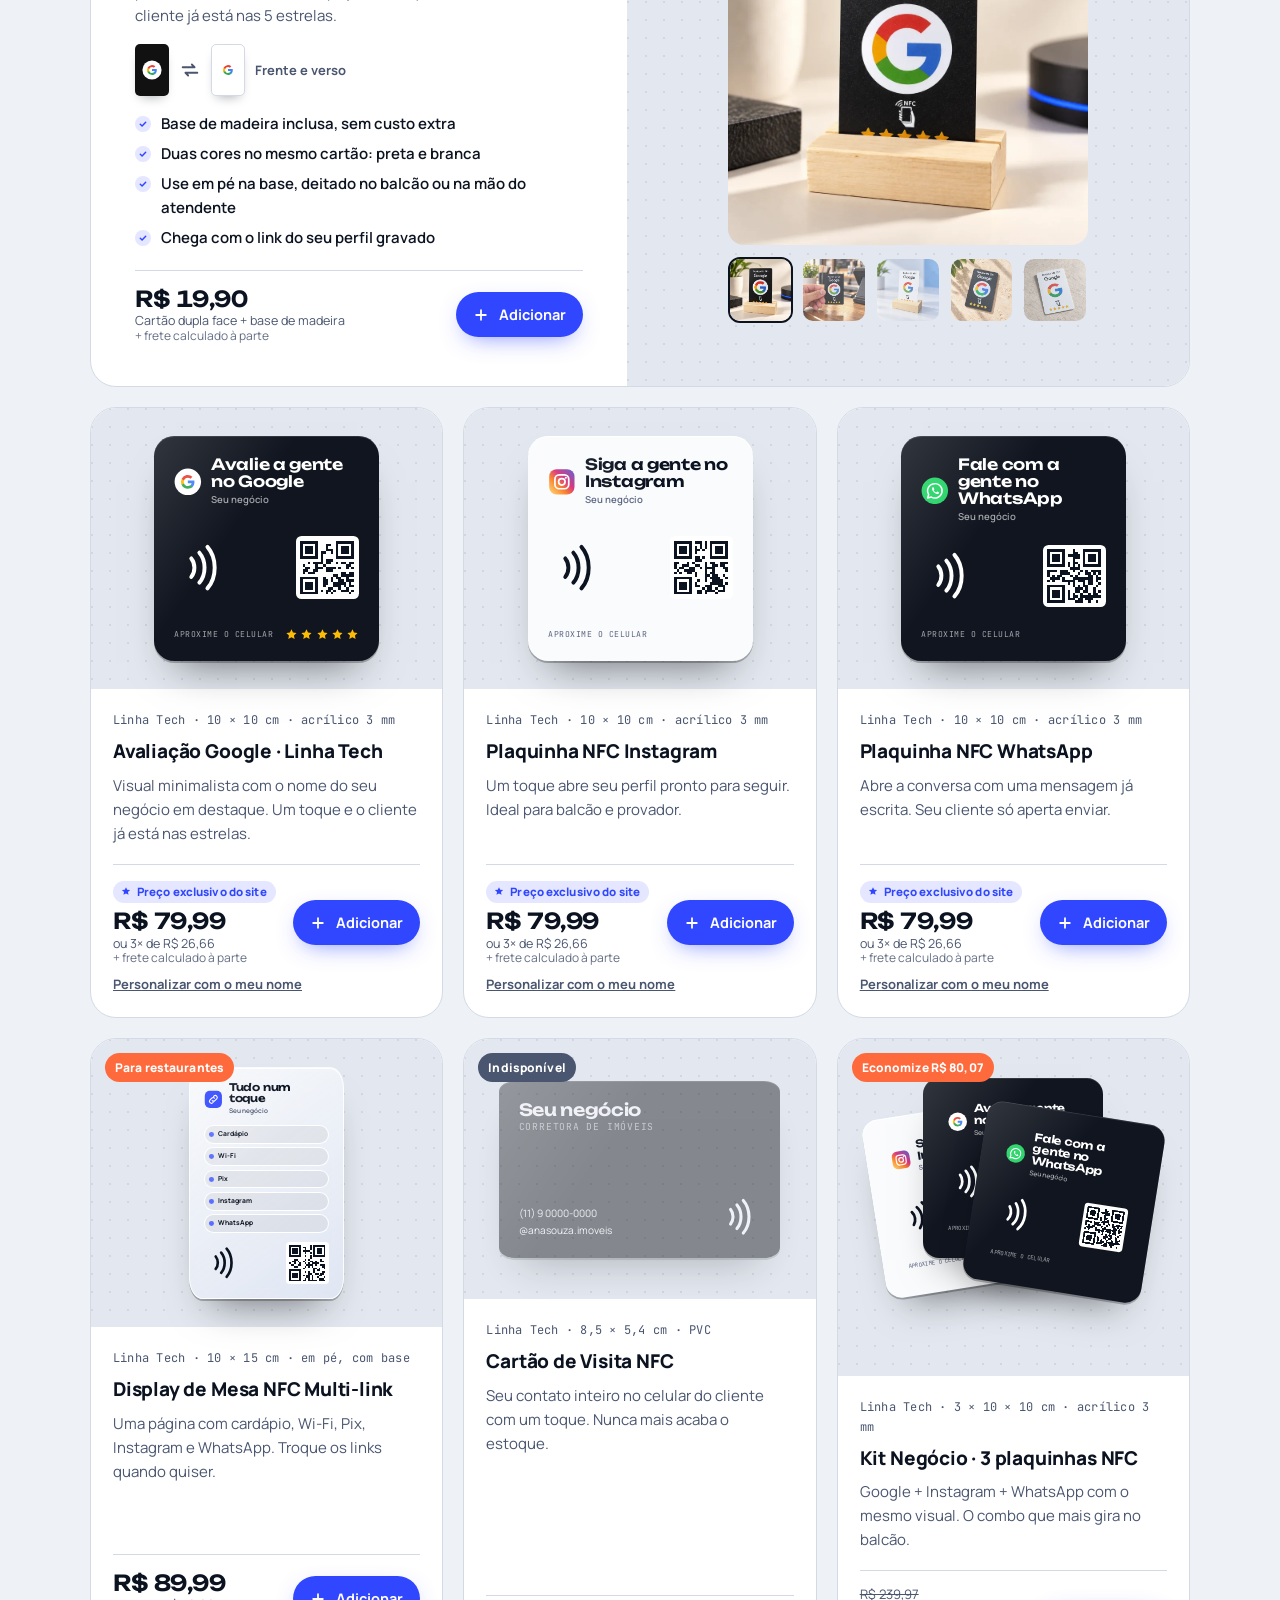
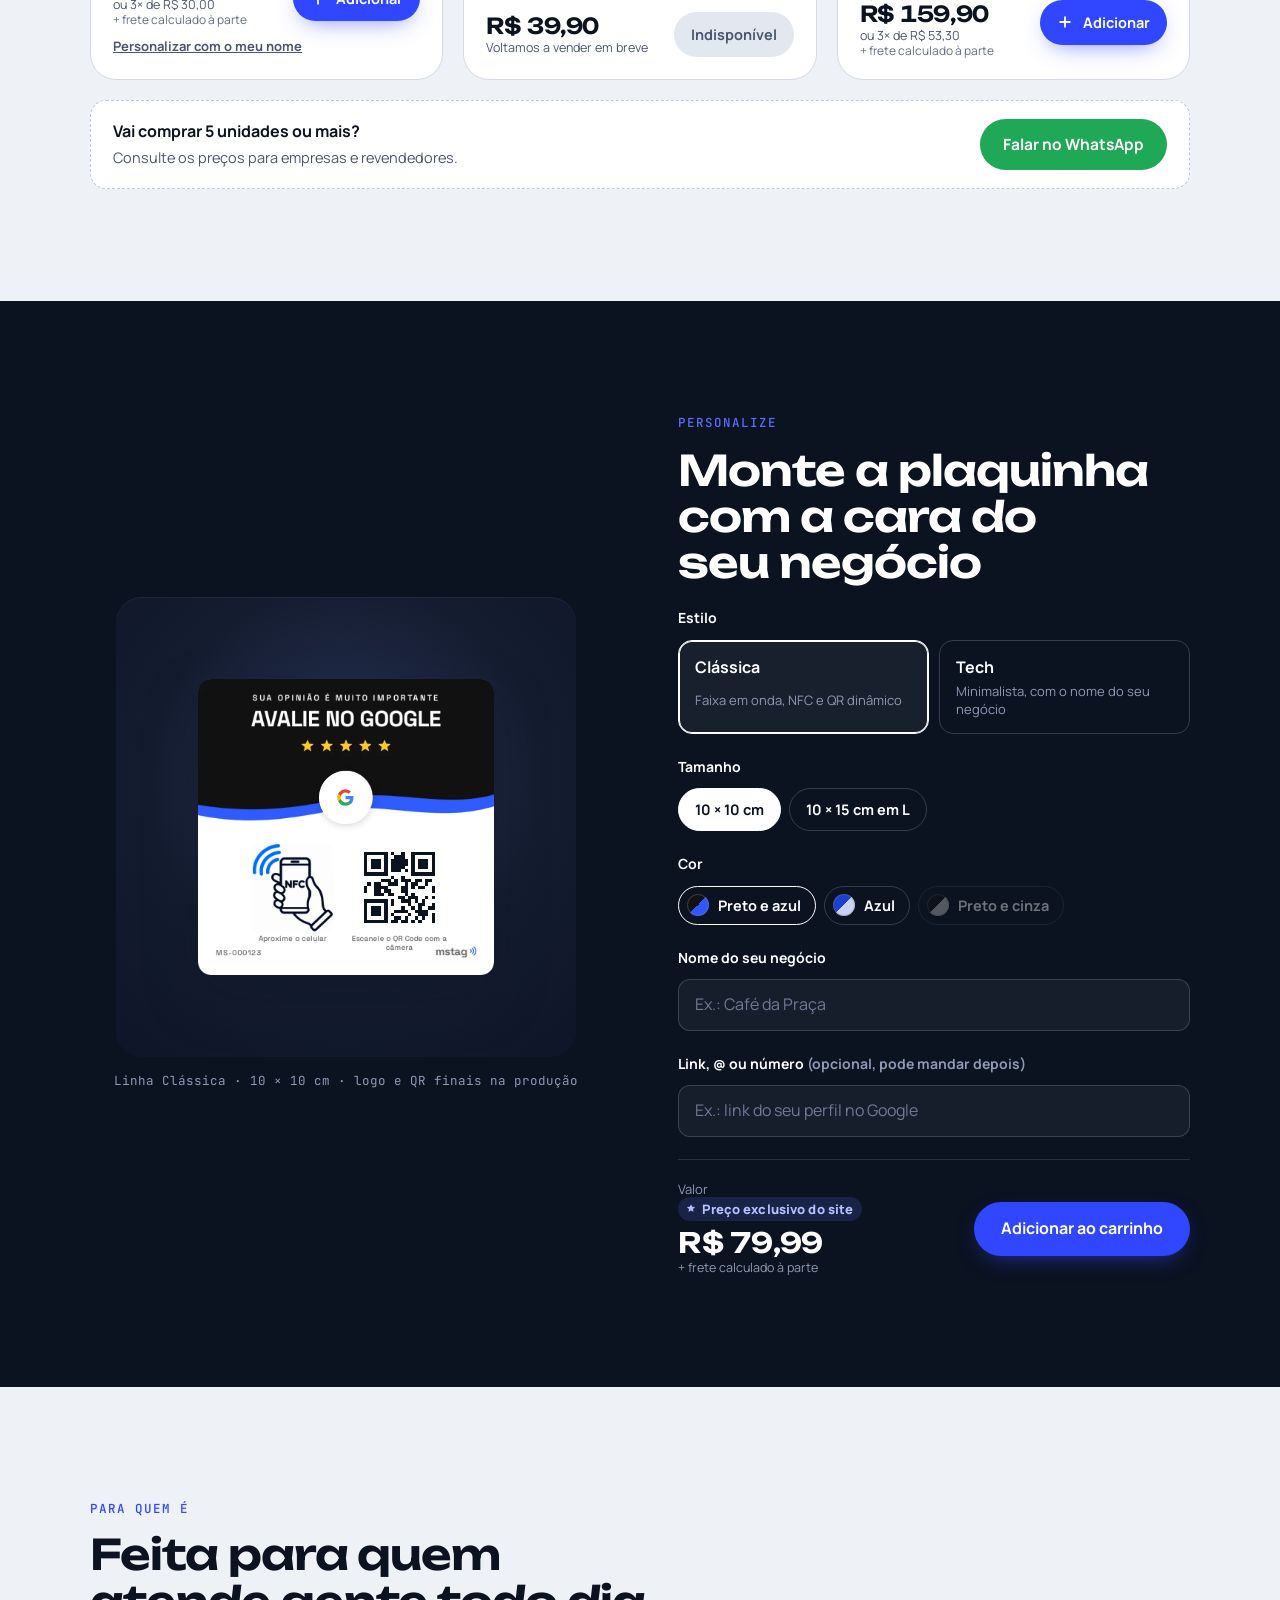
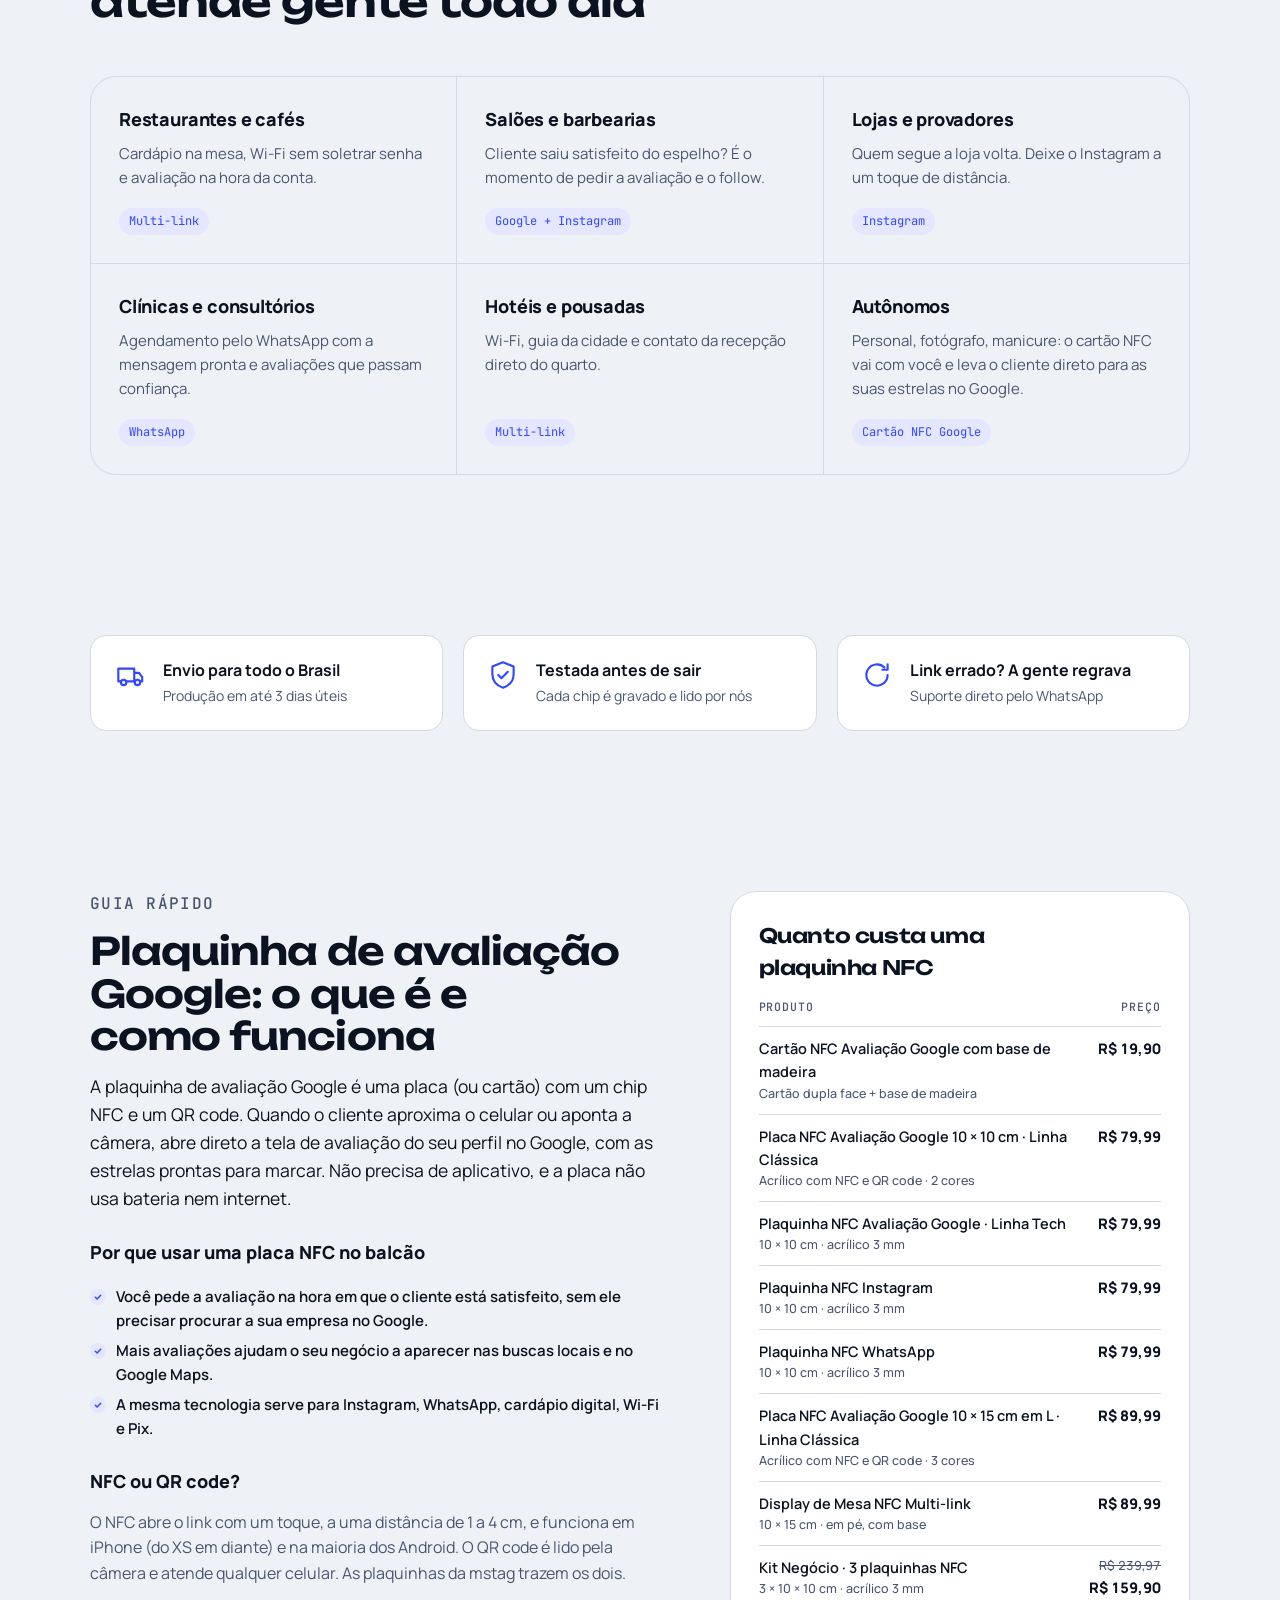
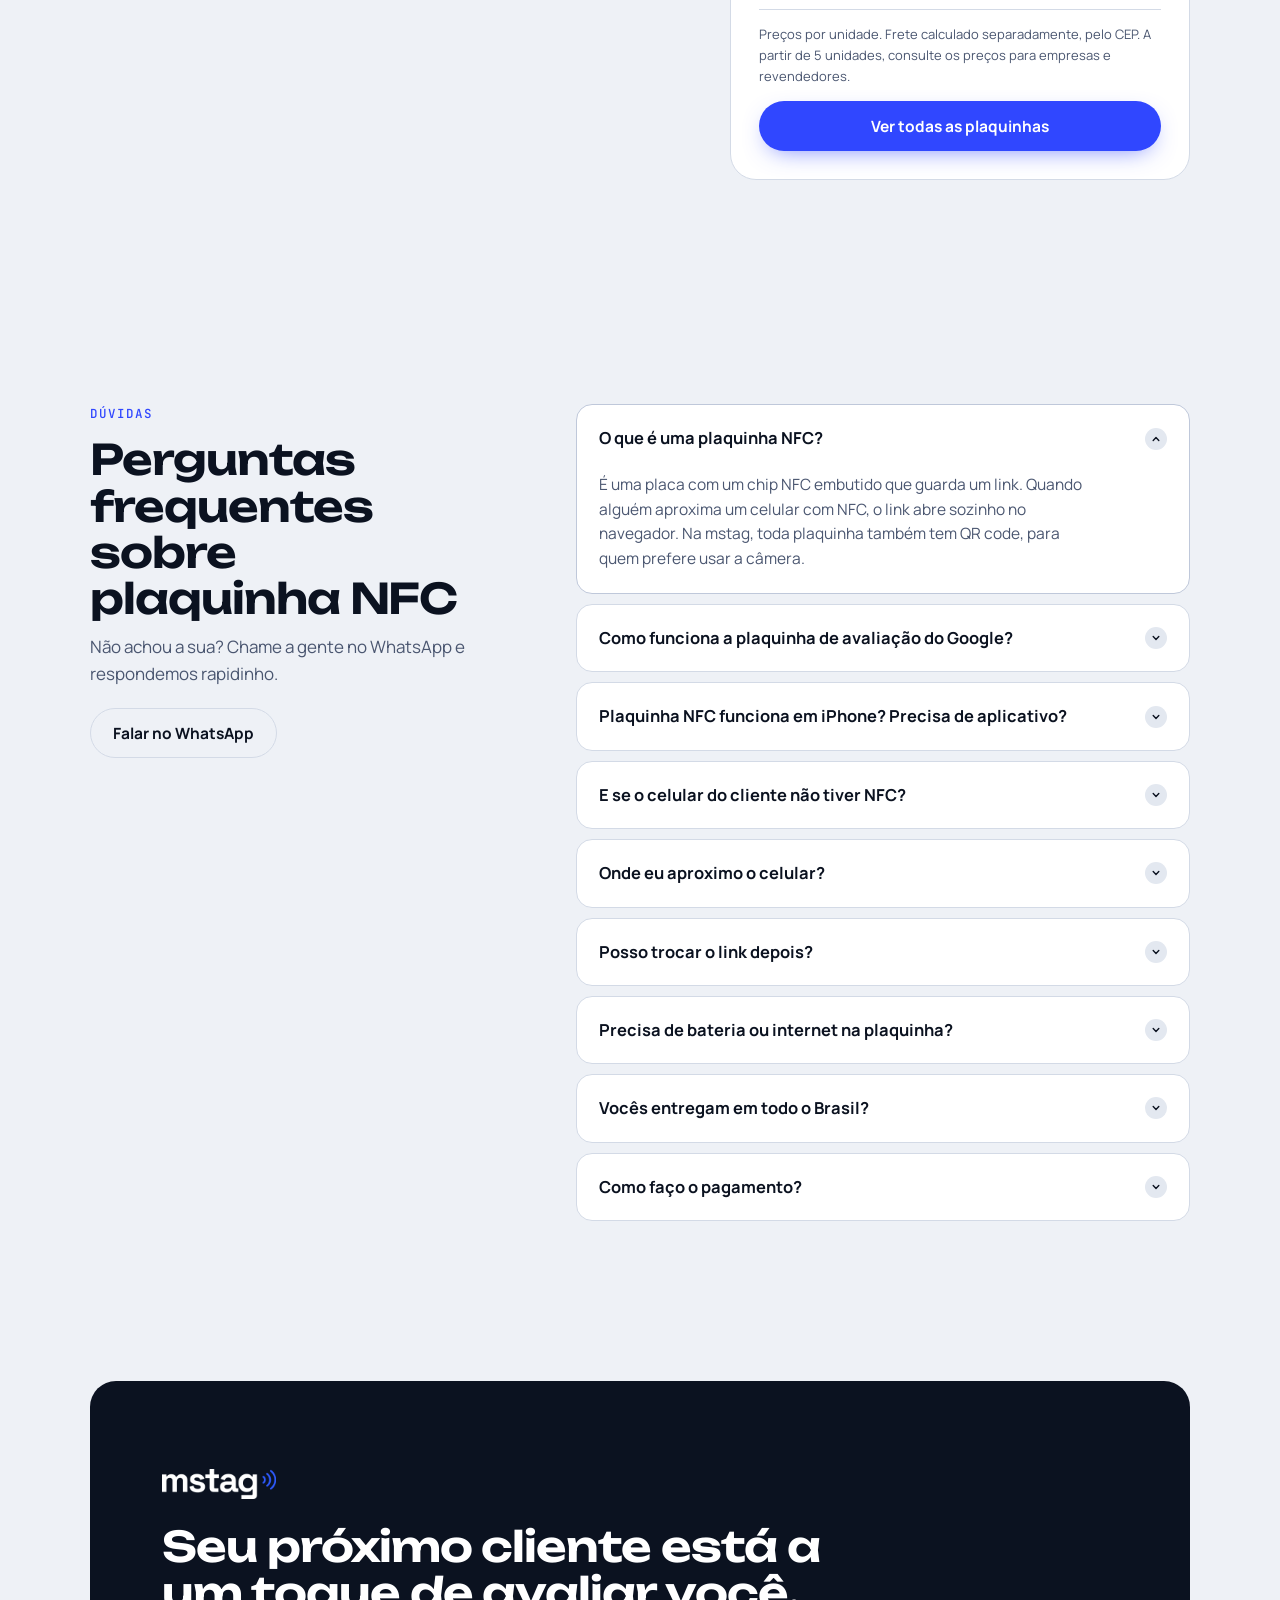
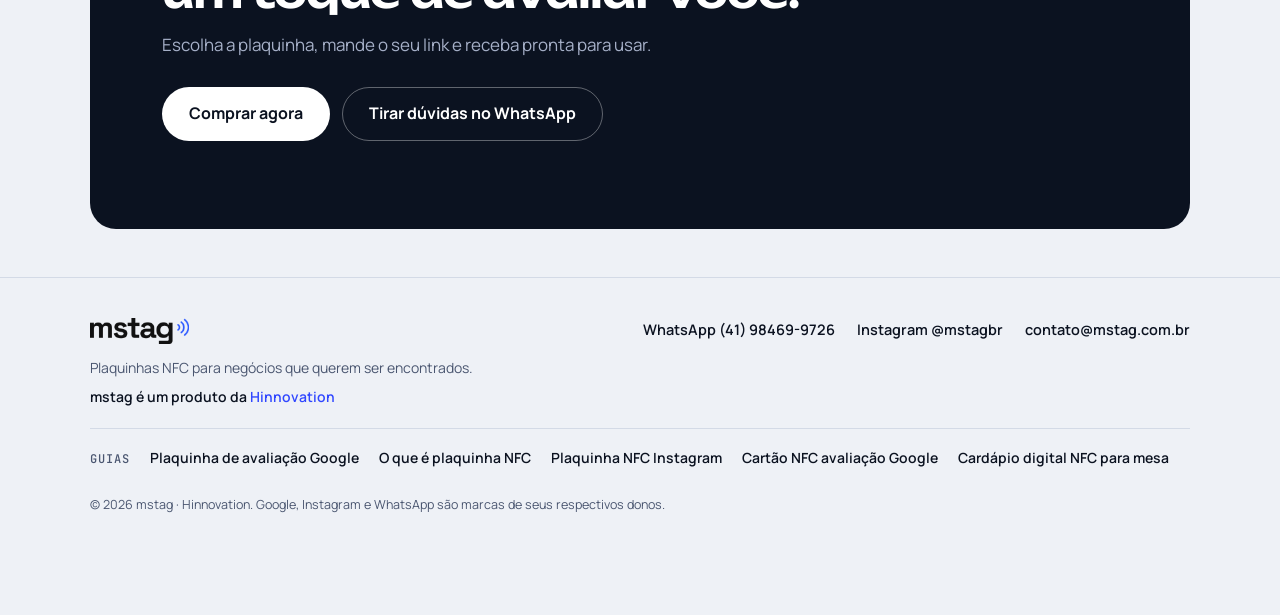
==== commit f2607553: "Novos preços unitários, frete à parte e consulta a partir de 5 unidades - Plaquinhas 10x10: R$ 79,99" ====
--- a/index.html
+++ b/index.html
@@ -81,7 +81,7 @@
       "about": {
         "@id": "https://mstag.com.br/#empresa"
       },
-      "dateModified": "2026-09-25",
+      "dateModified": "2026-09-28",
       "hasPart": [
         {
           "@type": "WebPage",
@@ -152,9 +152,10 @@
           "position": 2,
           "item": {
             "@type": "Product",
-            "@id": "https://mstag.com.br/#produto-instagram",
-            "name": "Plaquinha NFC Instagram",
-            "description": "Um toque abre seu perfil pronto para seguir. Ideal para balcão e provador.",
+            "@id": "https://mstag.com.br/#produto-classica-google-10x10",
+            "name": "Placa NFC Avaliação Google 10 × 10 cm · Linha Clássica",
+            "description": "O nosso design mais pedido. Aproximou o celular ou apontou a câmera, o cliente cai direto na tela de 5 estrelas do seu perfil.",
+            "image": "https://mstag.com.br/assets/placas/google-10x10-preto-azul.webp",
             "brand": {
               "@type": "Brand",
               "name": "mstag"
@@ -162,7 +163,7 @@
             "category": "Plaquinha NFC",
             "offers": {
               "@type": "Offer",
-              "price": "54.90",
+              "price": "79.99",
               "priceCurrency": "BRL",
               "availability": "https://schema.org/InStock",
               "url": "https://mstag.com.br/#produtos",
@@ -184,9 +185,9 @@
           "position": 3,
           "item": {
             "@type": "Product",
-            "@id": "https://mstag.com.br/#produto-whatsapp",
-            "name": "Plaquinha NFC WhatsApp",
-            "description": "Abre a conversa com uma mensagem já escrita. Seu cliente só aperta enviar.",
+            "@id": "https://mstag.com.br/#produto-google",
+            "name": "Plaquinha NFC Avaliação Google · Linha Tech",
+            "description": "Visual minimalista com o nome do seu negócio em destaque. Um toque e o cliente já está nas estrelas.",
             "brand": {
               "@type": "Brand",
               "name": "mstag"
@@ -194,7 +195,7 @@
             "category": "Plaquinha NFC",
             "offers": {
               "@type": "Offer",
-              "price": "54.90",
+              "price": "79.99",
               "priceCurrency": "BRL",
               "availability": "https://schema.org/InStock",
               "url": "https://mstag.com.br/#produtos",
@@ -216,10 +217,9 @@
           "position": 4,
           "item": {
             "@type": "Product",
-            "@id": "https://mstag.com.br/#produto-classica-google-10x10",
-            "name": "Placa NFC Avaliação Google 10 × 10 cm · Linha Clássica",
-            "description": "O nosso design mais pedido. Aproximou o celular ou apontou a câmera, o cliente cai direto na tela de 5 estrelas do seu perfil.",
-            "image": "https://mstag.com.br/assets/placas/google-10x10-preto-azul.webp",
+            "@id": "https://mstag.com.br/#produto-instagram",
+            "name": "Plaquinha NFC Instagram",
+            "description": "Um toque abre seu perfil pronto para seguir. Ideal para balcão e provador.",
             "brand": {
               "@type": "Brand",
               "name": "mstag"
@@ -227,7 +227,7 @@
             "category": "Plaquinha NFC",
             "offers": {
               "@type": "Offer",
-              "price": "69.90",
+              "price": "79.99",
               "priceCurrency": "BRL",
               "availability": "https://schema.org/InStock",
               "url": "https://mstag.com.br/#produtos",
@@ -249,10 +249,9 @@
           "position": 5,
           "item": {
             "@type": "Product",
-            "@id": "https://mstag.com.br/#produto-classica-google-10x15",
-            "name": "Placa NFC Avaliação Google 10 × 15 cm · Linha Clássica",
-            "description": "O nosso design mais pedido. Aproximou o celular ou apontou a câmera, o cliente cai direto na tela de 5 estrelas do seu perfil.",
-            "image": "https://mstag.com.br/assets/placas/google-10x15-preto-azul.webp",
+            "@id": "https://mstag.com.br/#produto-whatsapp",
+            "name": "Plaquinha NFC WhatsApp",
+            "description": "Abre a conversa com uma mensagem já escrita. Seu cliente só aperta enviar.",
             "brand": {
               "@type": "Brand",
               "name": "mstag"
@@ -260,7 +259,7 @@
             "category": "Plaquinha NFC",
             "offers": {
               "@type": "Offer",
-              "price": "69.90",
+              "price": "79.99",
               "priceCurrency": "BRL",
               "availability": "https://schema.org/InStock",
               "url": "https://mstag.com.br/#produtos",
@@ -282,9 +281,10 @@
           "position": 6,
           "item": {
             "@type": "Product",
-            "@id": "https://mstag.com.br/#produto-google",
-            "name": "Plaquinha NFC Avaliação Google · Linha Tech",
-            "description": "Visual minimalista com o nome do seu negócio em destaque. Um toque e o cliente já está nas estrelas.",
+            "@id": "https://mstag.com.br/#produto-classica-google-10x15",
+            "name": "Placa NFC Avaliação Google 10 × 15 cm em L · Linha Clássica",
+            "description": "O nosso design mais pedido. Aproximou o celular ou apontou a câmera, o cliente cai direto na tela de 5 estrelas do seu perfil.",
+            "image": "https://mstag.com.br/assets/placas/google-10x15-preto-azul.webp",
             "brand": {
               "@type": "Brand",
               "name": "mstag"
@@ -292,7 +292,7 @@
             "category": "Plaquinha NFC",
             "offers": {
               "@type": "Offer",
-              "price": "69.90",
+              "price": "89.99",
               "priceCurrency": "BRL",
               "availability": "https://schema.org/InStock",
               "url": "https://mstag.com.br/#produtos",
@@ -324,7 +324,7 @@
             "category": "Plaquinha NFC",
             "offers": {
               "@type": "Offer",
-              "price": "79.90",
+              "price": "89.99",
               "priceCurrency": "BRL",
               "availability": "https://schema.org/InStock",
               "url": "https://mstag.com.br/#produtos",
@@ -609,6 +609,13 @@
           <p class="section__lead">Dois estilos para combinar com o seu espaço: a <b>Linha Clássica</b>, com a nossa faixa em onda, e a <b>Linha Tech</b>, minimalista e com o nome do seu negócio. Todas chegam com o link gravado, QR code e fita dupla-face.</p>
         </header>
         <div class="grid-products" id="listaProdutos"></div>
+        <div class="atacado-faixa">
+          <div>
+            <b>Vai comprar 5 unidades ou mais?</b>
+            <span>Consulte os preços para empresas e revendedores.</span>
+          </div>
+          <a class="btn btn--whats" data-whats="Olá! 👋 Quero consultar os preços da mstag para empresas e revendedores (a partir de 5 unidades)." href="#" target="_blank" rel="noopener">Falar no WhatsApp</a>
+        </div>
       </div>
     </section>
 
@@ -679,7 +686,8 @@
               <span class="muted">Valor</span>
               <span class="price__tag price__tag--inv" id="cfgExclusivo"><svg viewBox="0 0 16 16" aria-hidden="true"><path d="M8 1.5 9.6 5l3.9.4-2.9 2.6.8 3.8L8 9.9l-3.4 1.9.8-3.8L2.5 5.4 6.4 5z" fill="currentColor"/></svg>Preço exclusivo do site</span>
               <s id="cfgPrecoDe"></s>
-              <b id="cfgPreco">R$ 69,90</b>
+              <b id="cfgPreco">R$ 79,99</b>
+              <small class="config__frete">+ frete calculado à parte</small>
             </div>
             <button class="btn btn--primary btn--lg" type="submit">Adicionar ao carrinho</button>
           </div>
@@ -746,17 +754,17 @@
             <thead><tr><th scope="col">Produto</th><th scope="col">Preço</th></tr></thead>
             <tbody>
               <tr><th scope="row">Cartão NFC Avaliação Google com base de madeira<small>Cartão dupla face + base de madeira</small></th><td>R$ 19,90</td></tr>
-              <tr><th scope="row">Plaquinha NFC Instagram<small>10 × 10 cm · acrílico 3 mm</small></th><td>R$ 54,90</td></tr>
-              <tr><th scope="row">Plaquinha NFC WhatsApp<small>10 × 10 cm · acrílico 3 mm</small></th><td>R$ 54,90</td></tr>
-              <tr><th scope="row">Placa NFC Avaliação Google 10 × 10 cm · Linha Clássica<small>Acrílico com NFC e QR code · 2 cores</small></th><td><s>R$ 79,90</s>R$ 69,90</td></tr>
-              <tr><th scope="row">Placa NFC Avaliação Google 10 × 15 cm · Linha Clássica<small>Acrílico com NFC e QR code · 3 cores</small></th><td><s>R$ 79,90</s>R$ 69,90</td></tr>
-              <tr><th scope="row">Plaquinha NFC Avaliação Google · Linha Tech<small>10 × 10 cm · acrílico 3 mm</small></th><td><s>R$ 79,90</s>R$ 69,90</td></tr>
-              <tr><th scope="row">Display de Mesa NFC Multi-link<small>10 × 15 cm · em pé, com base</small></th><td>R$ 79,90</td></tr>
-              <tr><th scope="row">Kit Negócio · 3 plaquinhas NFC<small>3 × 10 × 10 cm · acrílico 3 mm</small></th><td><s>R$ 179,70</s>R$ 159,90</td></tr>
+              <tr><th scope="row">Placa NFC Avaliação Google 10 × 10 cm · Linha Clássica<small>Acrílico com NFC e QR code · 2 cores</small></th><td>R$ 79,99</td></tr>
+              <tr><th scope="row">Plaquinha NFC Avaliação Google · Linha Tech<small>10 × 10 cm · acrílico 3 mm</small></th><td>R$ 79,99</td></tr>
+              <tr><th scope="row">Plaquinha NFC Instagram<small>10 × 10 cm · acrílico 3 mm</small></th><td>R$ 79,99</td></tr>
+              <tr><th scope="row">Plaquinha NFC WhatsApp<small>10 × 10 cm · acrílico 3 mm</small></th><td>R$ 79,99</td></tr>
+              <tr><th scope="row">Placa NFC Avaliação Google 10 × 15 cm em L · Linha Clássica<small>Acrílico com NFC e QR code · 3 cores</small></th><td>R$ 89,99</td></tr>
+              <tr><th scope="row">Display de Mesa NFC Multi-link<small>10 × 15 cm · em pé, com base</small></th><td>R$ 89,99</td></tr>
+              <tr><th scope="row">Kit Negócio · 3 plaquinhas NFC<small>3 × 10 × 10 cm · acrílico 3 mm</small></th><td><s>R$ 239,97</s>R$ 159,90</td></tr>
             </tbody>
           </table>
           <!--SEO-PRECOS-END-->
-          <p class="muted small">Preços por unidade. O frete é calculado pelo CEP no WhatsApp.</p>
+          <p class="muted small">Preços por unidade. Frete calculado separadamente, pelo CEP. A partir de 5 unidades, consulte os preços para empresas e revendedores.</p>
           <a class="btn btn--primary btn--block" href="#produtos">Ver todas as plaquinhas</a>
         </aside>
       </div>
@@ -875,6 +883,14 @@
       </header>
       <div class="drawer__body" id="itensCarrinho"></div>
       <footer class="drawer__foot" id="rodapeCarrinho">
+        <div class="atacado" id="checkoutAtacado" hidden>
+          <b class="atacado__titulo">Consulte os preços para empresas e revendedores</b>
+          <a class="btn btn--whats btn--lg btn--block" id="falarAtacado" href="#" target="_blank" rel="noopener">
+            <svg viewBox="0 0 32 32" aria-hidden="true"><path d="M16 4a12 12 0 0 0-10.4 18L4 28l6.2-1.6A12 12 0 1 0 16 4Z" fill="none" stroke="currentColor" stroke-width="2.4" stroke-linejoin="round"/></svg>
+            Falar no WhatsApp
+          </a>
+        </div>
+        <div class="checkout-varejo" id="checkoutVarejo">
         <div class="checkout">
           <div class="field">
             <label for="clienteNome">Seu nome</label>
@@ -892,11 +908,12 @@
           <span>Subtotal</span>
           <b id="totalCarrinho">R$ 0,00</b>
         </div>
-        <p class="muted small">O frete é calculado pelo seu CEP e informado no WhatsApp.</p>
+        <p class="muted small">Frete calculado separadamente, pelo seu CEP, e informado no WhatsApp.</p>
         <a class="btn btn--whats btn--lg btn--block" id="finalizar" href="#" target="_blank" rel="noopener">
           <svg viewBox="0 0 32 32" aria-hidden="true"><path d="M16 4a12 12 0 0 0-10.4 18L4 28l6.2-1.6A12 12 0 1 0 16 4Z" fill="none" stroke="currentColor" stroke-width="2.4" stroke-linejoin="round"/></svg>
           Finalizar pedido no WhatsApp
         </a>
+        </div>
       </footer>
     </aside>
   </div>
--- a/css/styles.css
+++ b/css/styles.css
@@ -623,6 +623,8 @@
 .price { display: grid; line-height: 1.1; }
 .price s { font-size: 13px; color: var(--ink-soft); }
 .price s:empty { display: none; }
+.price .price__frete { margin-top: 1px; font-size: 12px; color: var(--ink-soft); opacity: 0.85; }
+.config__frete { font-size: 12.5px; color: #8E99B6; margin-top: 2px; }
 .price__tag {
   justify-self: start; display: inline-flex; align-items: center; gap: 5px; margin-bottom: 6px;
   padding: 3px 9px 3px 7px; border-radius: 999px; background: var(--cobalt-soft); color: var(--cobalt);
@@ -641,6 +643,13 @@
 .add-btn { min-height: 44px; padding: 10px 16px; font-size: 14.5px; }
 .add-btn svg { width: 16px; height: 16px; }
 
+.atacado-faixa {
+  margin-top: 20px; display: flex; flex-wrap: wrap; align-items: center; justify-content: space-between; gap: 14px 24px;
+  padding: 18px 22px; border-radius: var(--r-md); background: var(--card); border: 1px dashed #BFC8DA;
+}
+.atacado-faixa div { display: grid; gap: 2px; }
+.atacado-faixa b { font-size: 16px; }
+.atacado-faixa span { font-size: 14.5px; color: var(--ink-soft); }
 /* Config */
 .config { display: grid; grid-template-columns: 1fr 1fr; gap: clamp(32px, 6vw, 80px); align-items: center; }
 .config__preview { display: grid; gap: 14px; justify-items: center; }
@@ -786,6 +795,10 @@
 .drawer__body { overflow-y: auto; padding: 16px 22px; display: grid; gap: 12px; align-content: start; }
 .drawer__foot { padding: 18px 22px calc(18px + env(safe-area-inset-bottom, 0px)); border-top: 1px solid var(--line); display: grid; gap: 12px; background: var(--card); }
 .drawer__foot .field > label { font-size: 13.5px; }
+.drawer--atacado .line__price { display: none; }
+.atacado { display: grid; gap: 14px; text-align: center; }
+.atacado__titulo { font-family: var(--f-display); font-weight: 600; font-size: 19px; line-height: 1.25; letter-spacing: -0.015em; }
+.checkout-varejo { display: grid; gap: 12px; }
 .checkout { display: grid; grid-template-columns: 1fr 0.8fr; gap: 12px; }
 .checkout .field { gap: 6px; align-content: start; }
 .checkout .input { min-height: 46px; padding-block: 10px; }
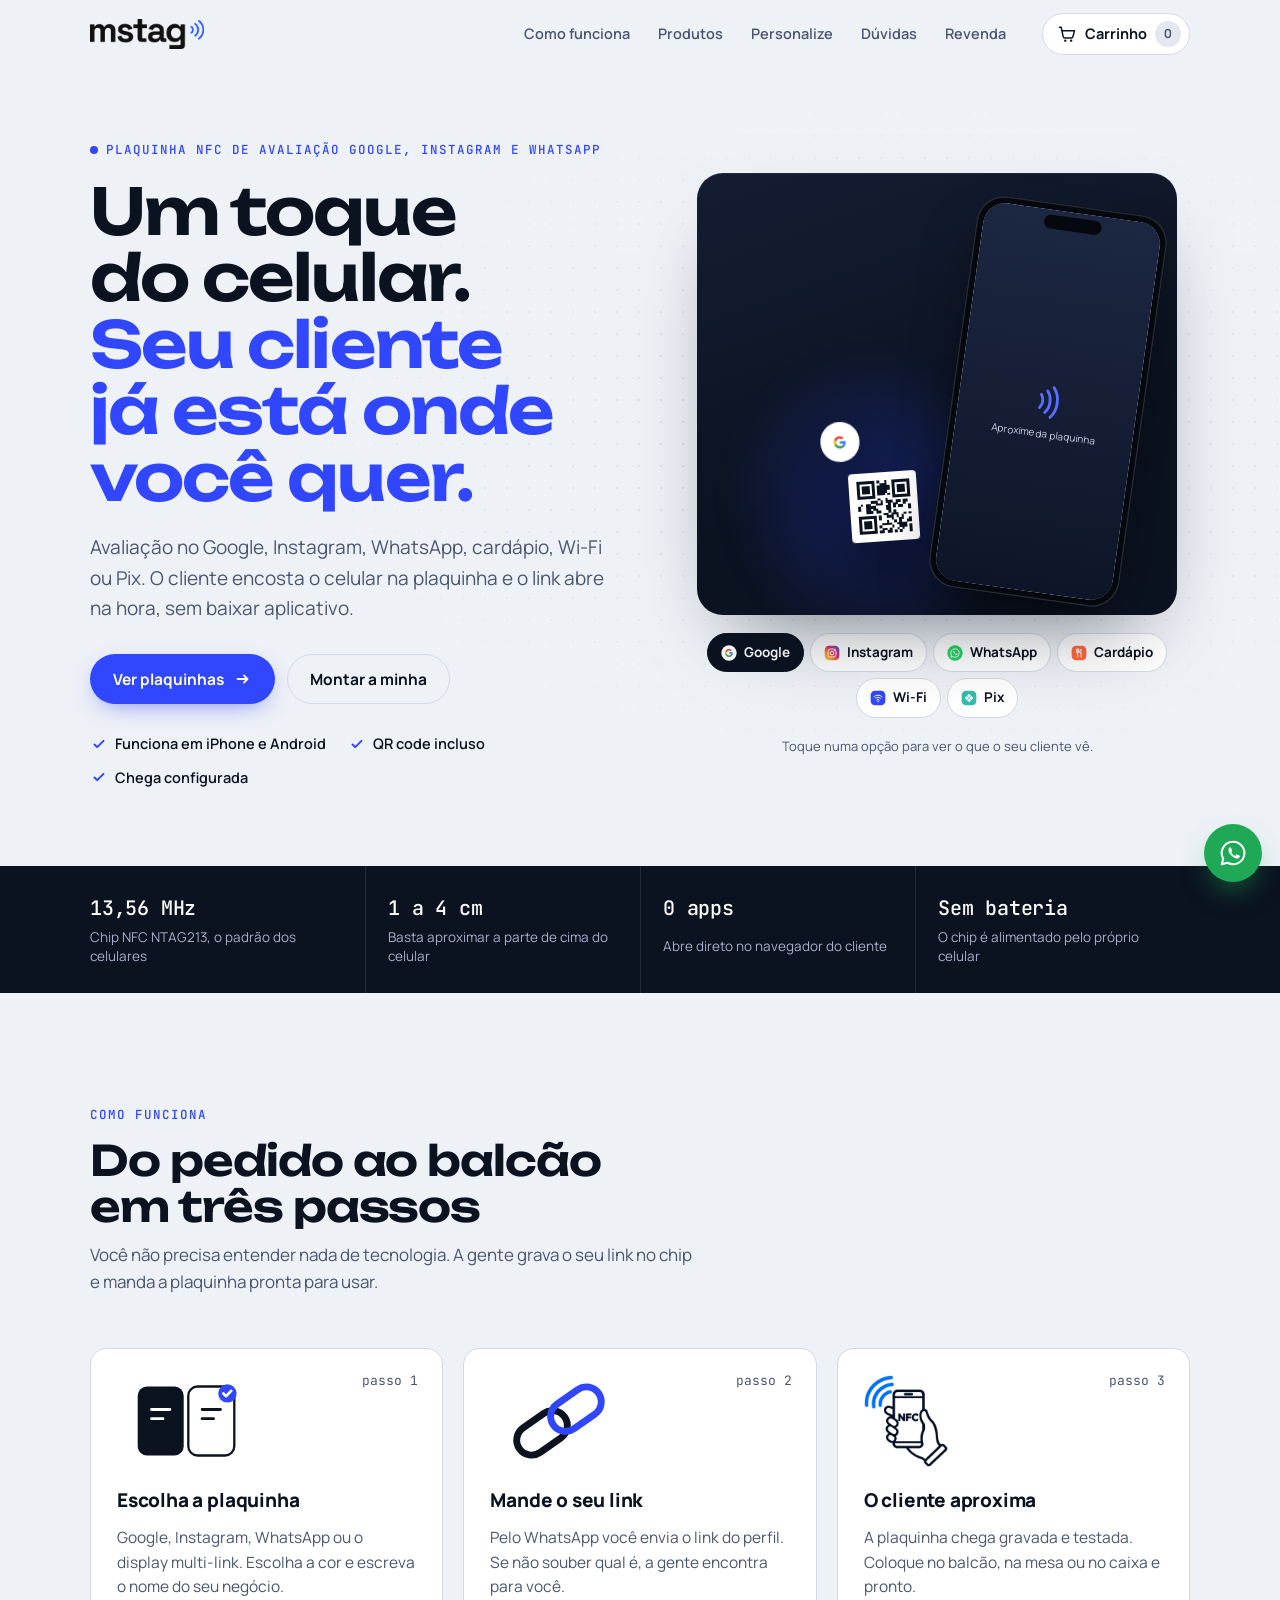
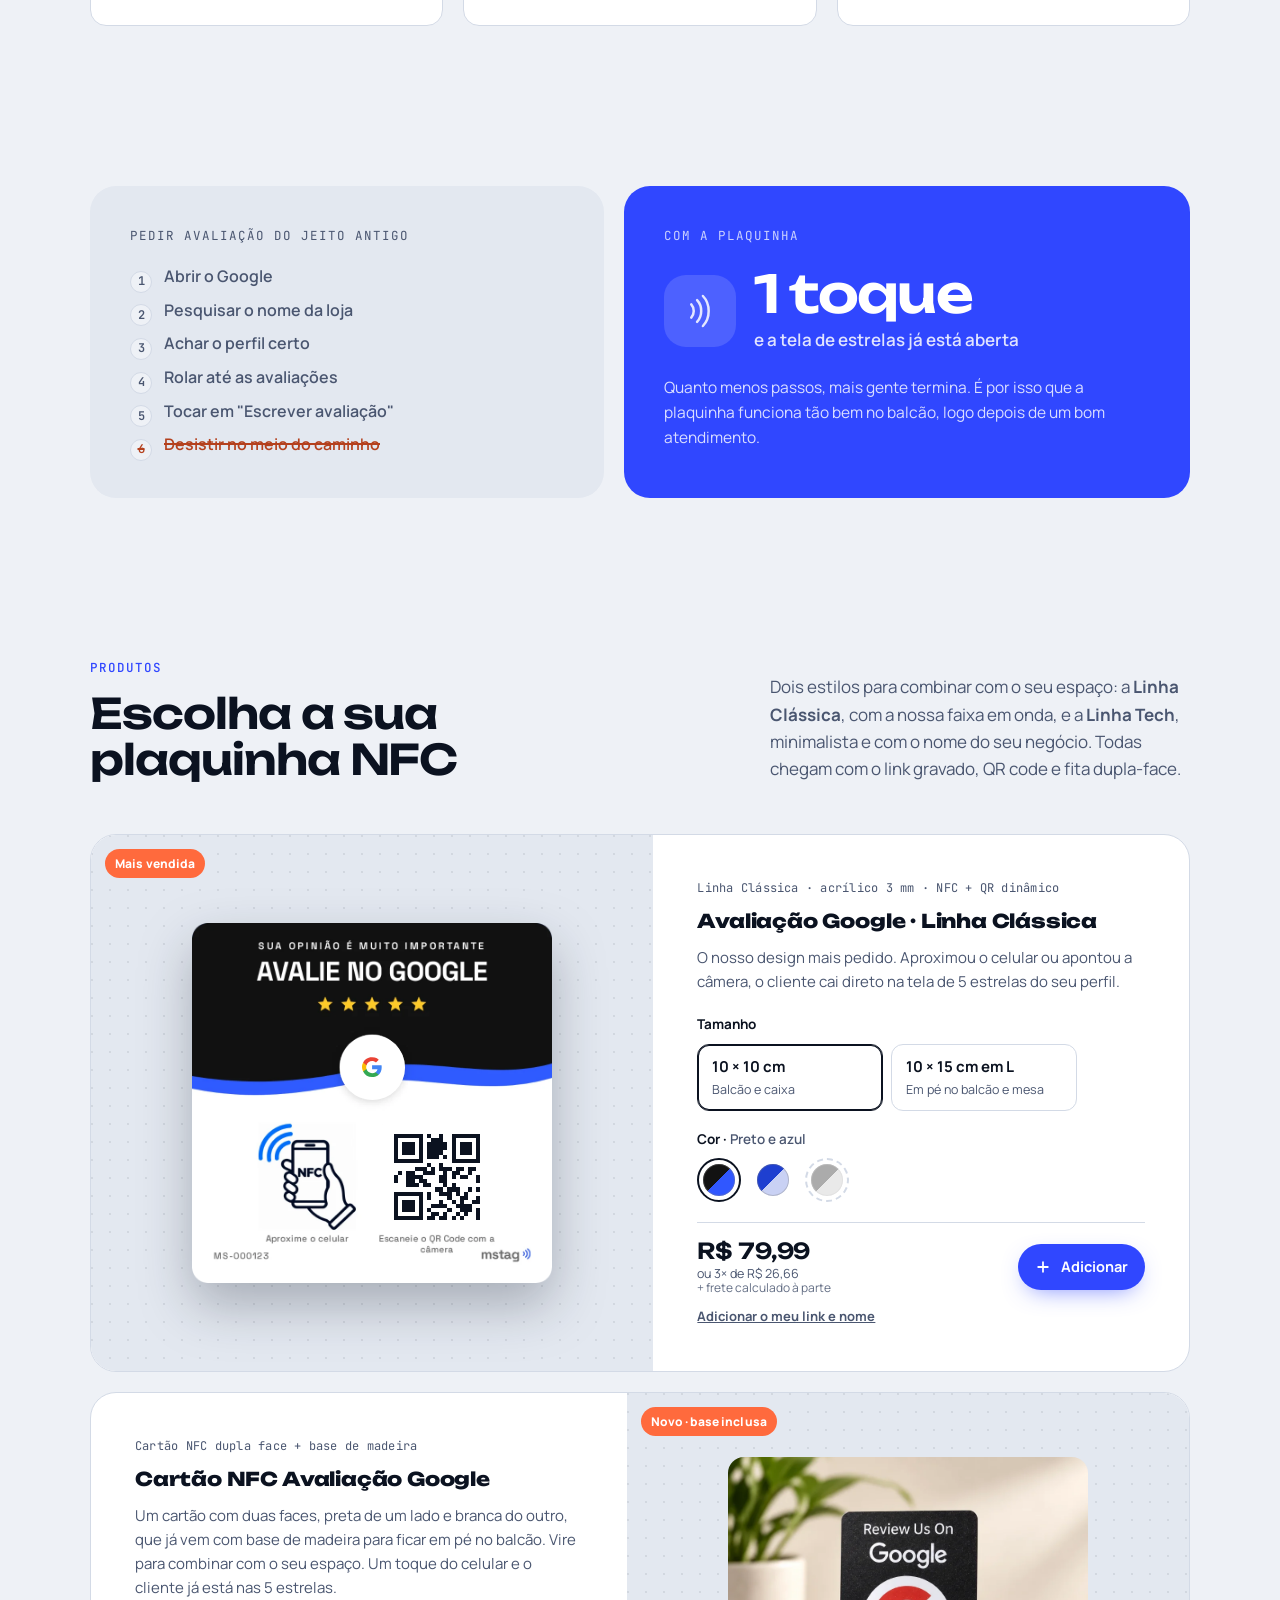
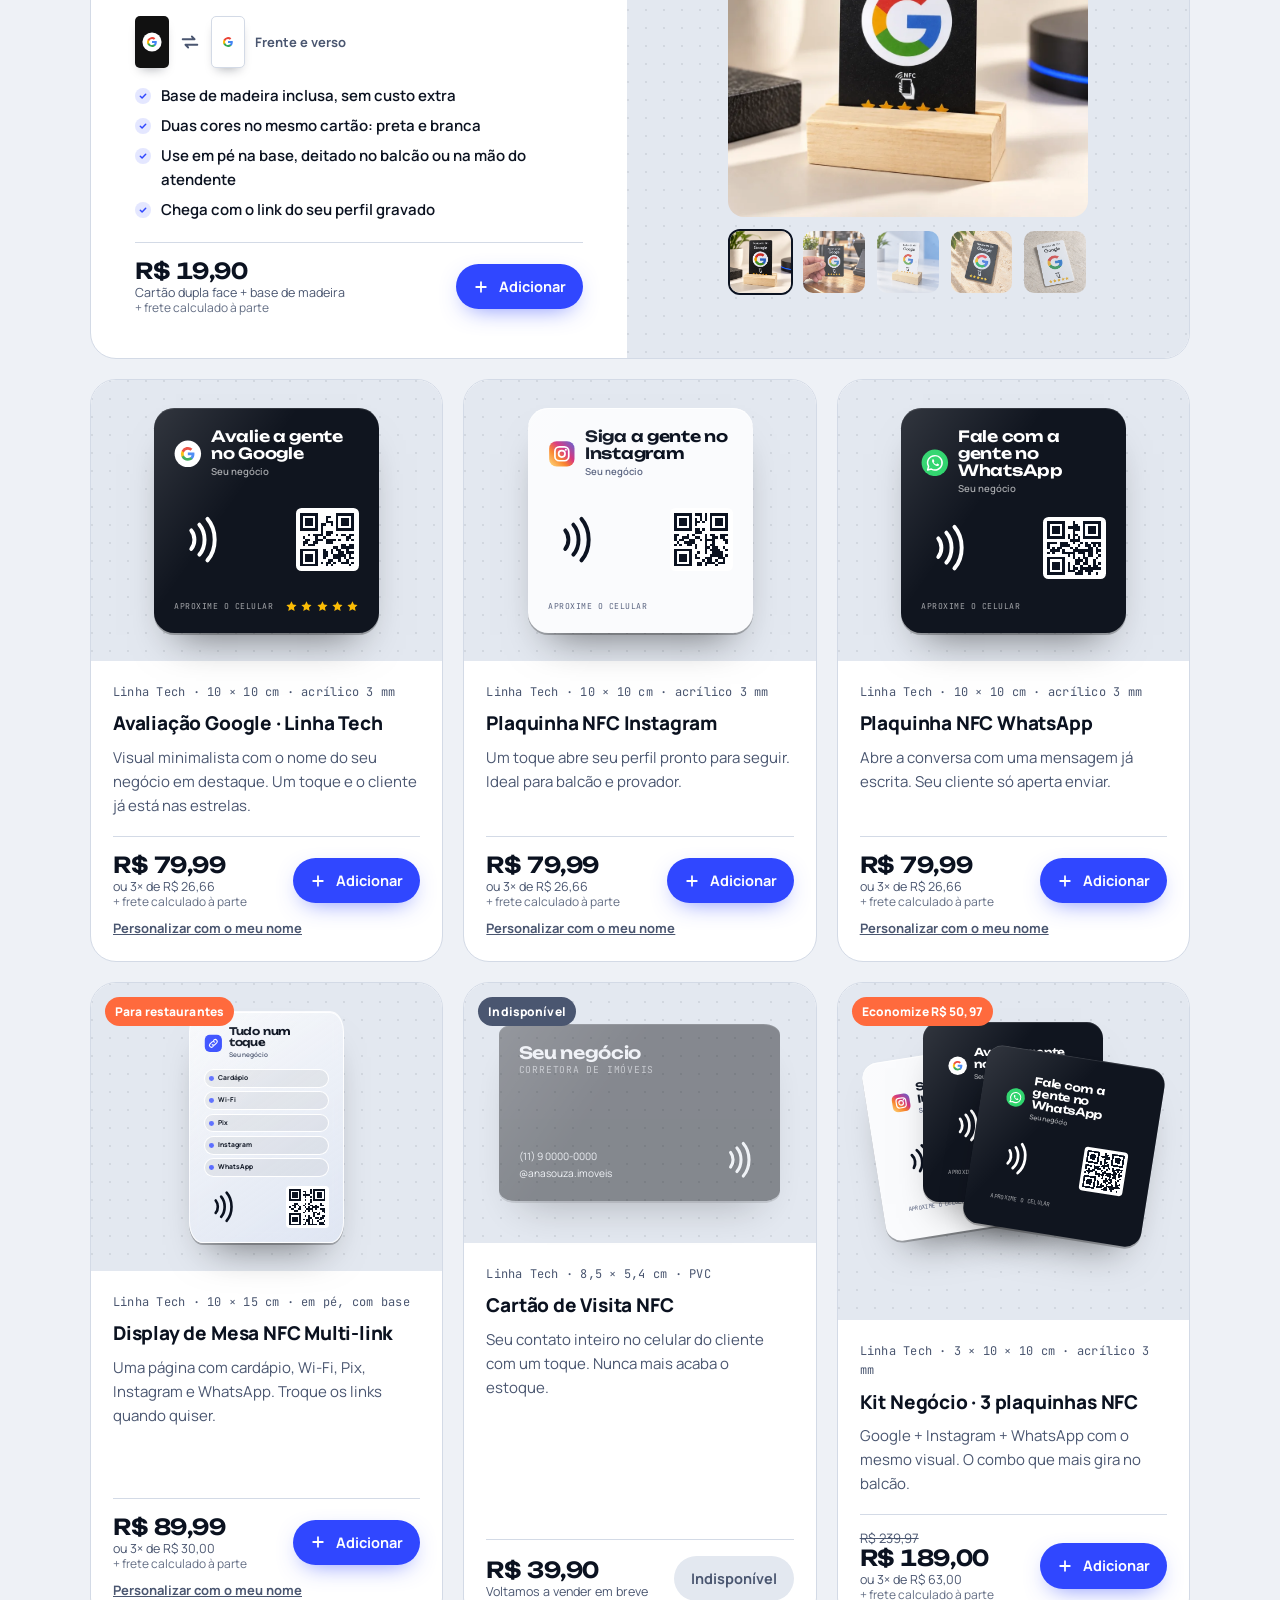
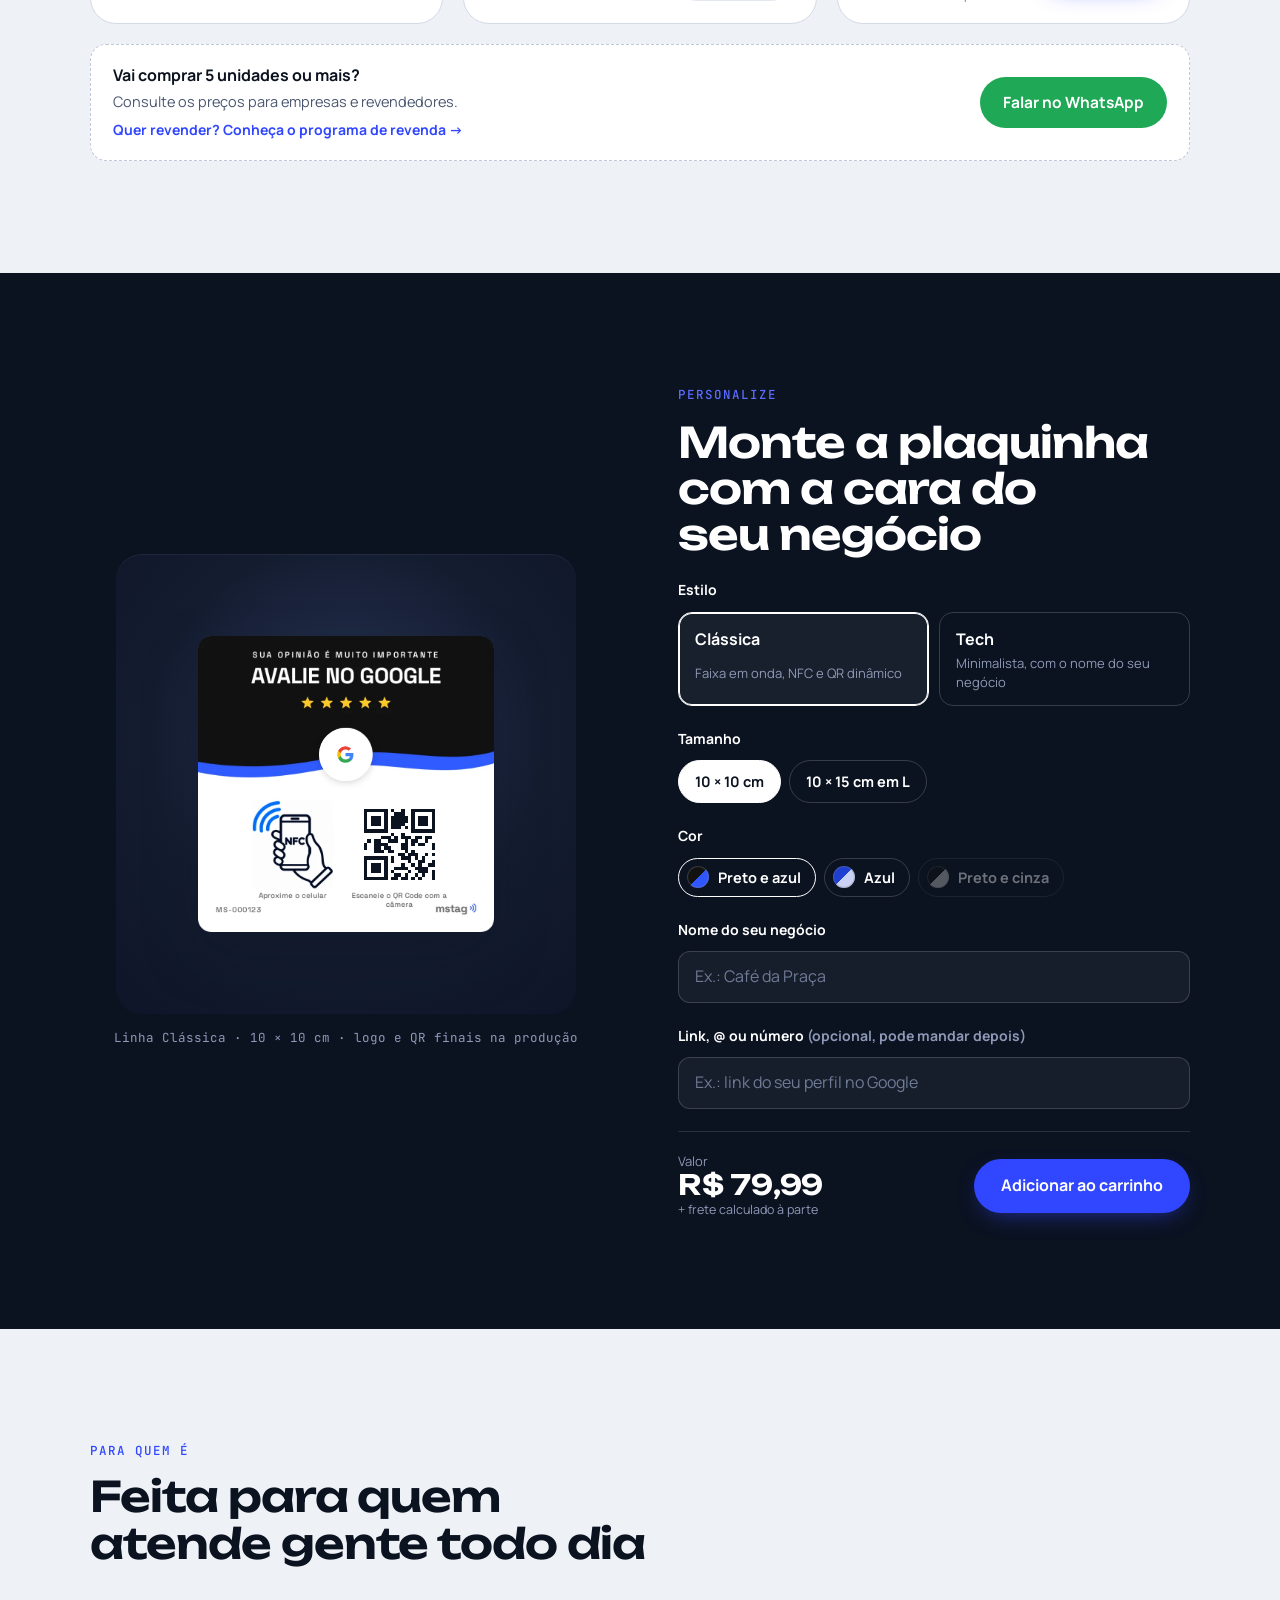
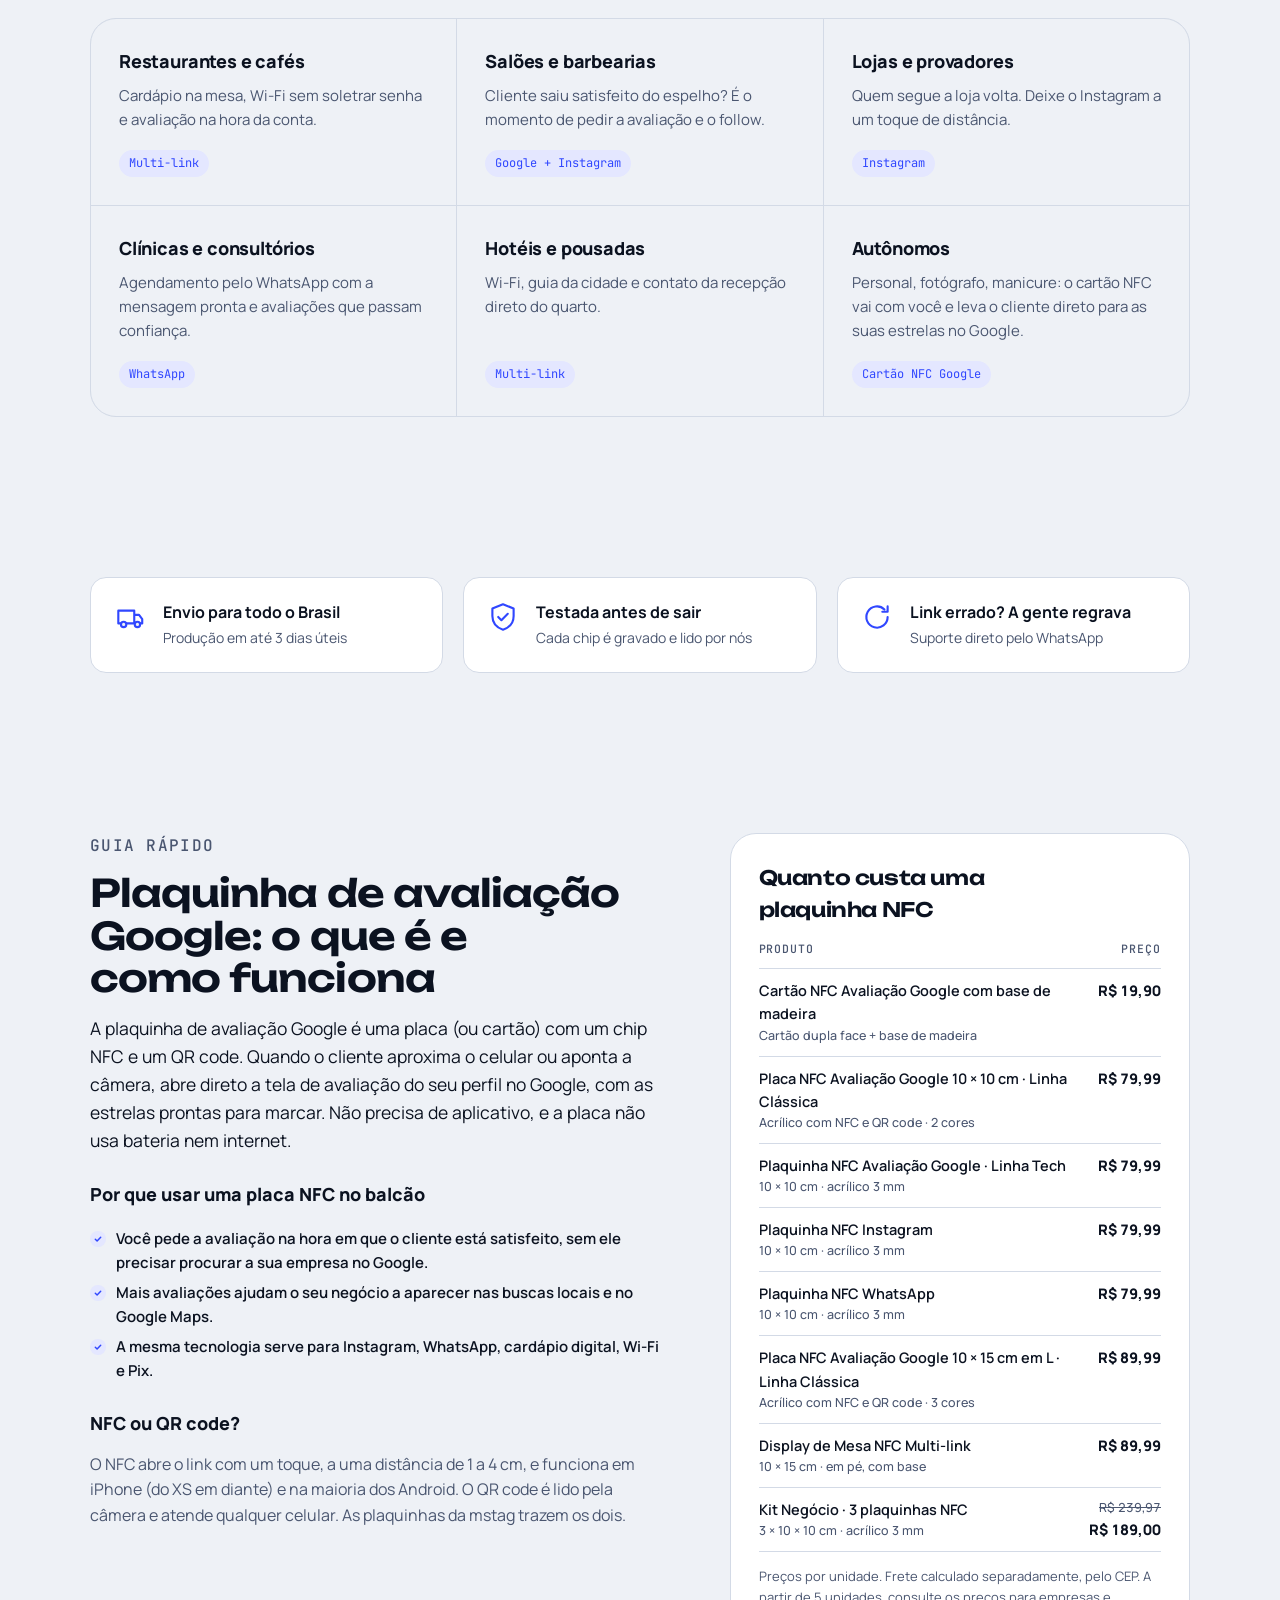
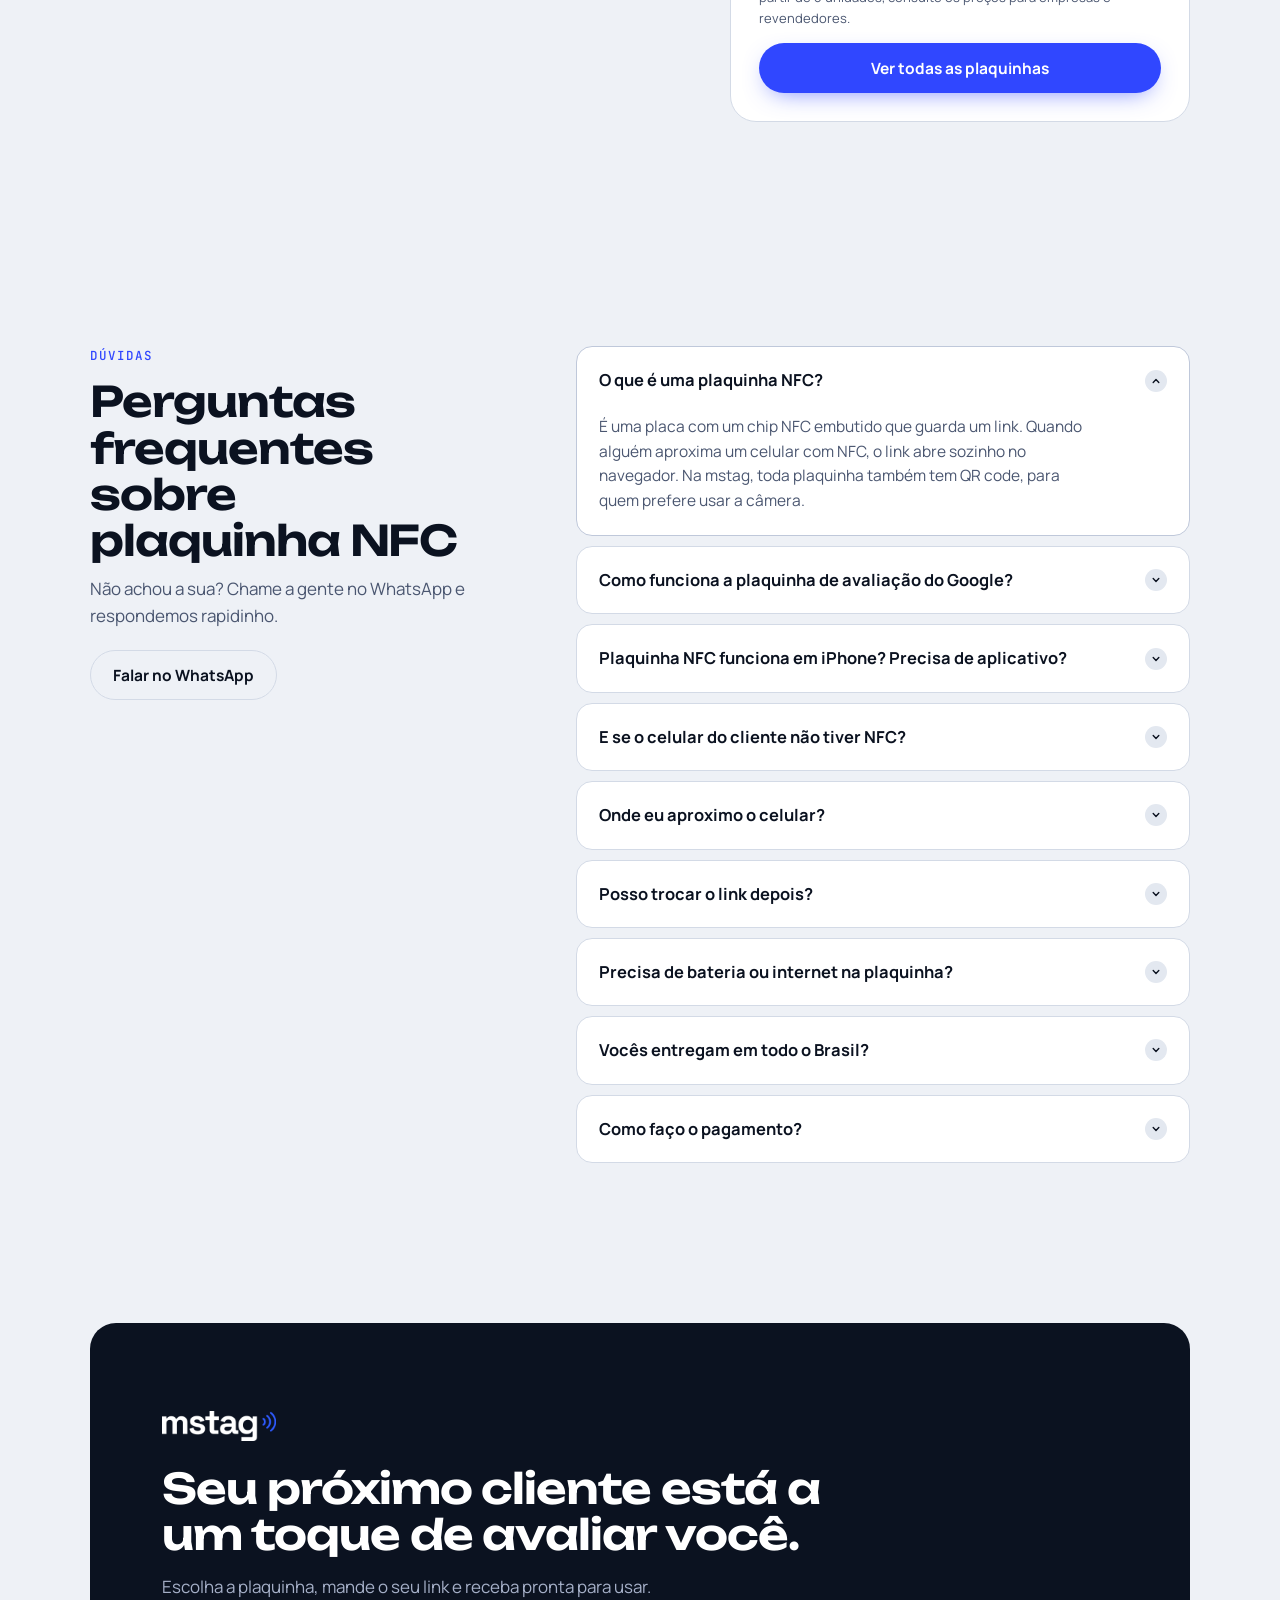
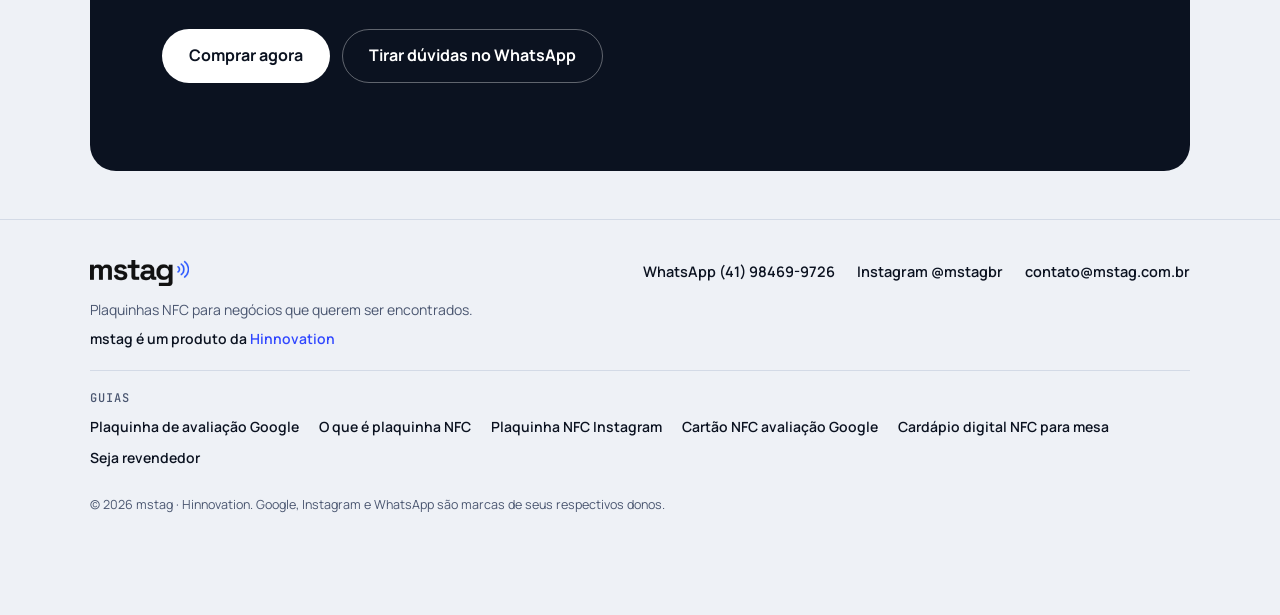
==== commit d02ce0c0: "Kit a R$ 189, remove selo exclusivo e cria página de revenda - Kit Negócio: R$ 189,00 (economia de R" ====
--- a/index.html
+++ b/index.html
@@ -107,6 +107,11 @@
           "@type": "WebPage",
           "url": "https://mstag.com.br/cardapio-digital-nfc/",
           "name": "Cardápio digital NFC para mesa"
+        },
+        {
+          "@type": "WebPage",
+          "url": "https://mstag.com.br/revenda-plaquinha-nfc/",
+          "name": "Seja revendedor"
         }
       ]
     },
@@ -356,7 +361,7 @@
             "category": "Plaquinha NFC",
             "offers": {
               "@type": "Offer",
-              "price": "159.90",
+              "price": "189.00",
               "priceCurrency": "BRL",
               "availability": "https://schema.org/InStock",
               "url": "https://mstag.com.br/#produtos",
@@ -472,6 +477,7 @@
         <a href="#produtos">Produtos</a>
         <a href="#personalize">Personalize</a>
         <a href="#duvidas">Dúvidas</a>
+        <a href="revenda-plaquinha-nfc/">Revenda</a>
       </nav>
       <button class="cart-btn" type="button" id="abrirCarrinho" aria-label="Abrir carrinho">
         <svg viewBox="0 0 24 24" aria-hidden="true"><path d="M3 4h2l2.4 11.2a2 2 0 0 0 2 1.6h7.7a2 2 0 0 0 2-1.5L21 8H6.2" fill="none" stroke="currentColor" stroke-width="1.8" stroke-linecap="round" stroke-linejoin="round"/><circle cx="10" cy="20" r="1.4" fill="currentColor"/><circle cx="17" cy="20" r="1.4" fill="currentColor"/></svg>
@@ -613,6 +619,7 @@
           <div>
             <b>Vai comprar 5 unidades ou mais?</b>
             <span>Consulte os preços para empresas e revendedores.</span>
+            <a class="atacado-faixa__revenda" href="revenda-plaquinha-nfc/">Quer revender? Conheça o programa de revenda →</a>
           </div>
           <a class="btn btn--whats" data-whats="Olá! 👋 Quero consultar os preços da mstag para empresas e revendedores (a partir de 5 unidades)." href="#" target="_blank" rel="noopener">Falar no WhatsApp</a>
         </div>
@@ -760,7 +767,7 @@
               <tr><th scope="row">Plaquinha NFC WhatsApp<small>10 × 10 cm · acrílico 3 mm</small></th><td>R$ 79,99</td></tr>
               <tr><th scope="row">Placa NFC Avaliação Google 10 × 15 cm em L · Linha Clássica<small>Acrílico com NFC e QR code · 3 cores</small></th><td>R$ 89,99</td></tr>
               <tr><th scope="row">Display de Mesa NFC Multi-link<small>10 × 15 cm · em pé, com base</small></th><td>R$ 89,99</td></tr>
-              <tr><th scope="row">Kit Negócio · 3 plaquinhas NFC<small>3 × 10 × 10 cm · acrílico 3 mm</small></th><td><s>R$ 239,97</s>R$ 159,90</td></tr>
+              <tr><th scope="row">Kit Negócio · 3 plaquinhas NFC<small>3 × 10 × 10 cm · acrílico 3 mm</small></th><td><s>R$ 239,97</s>R$ 189,00</td></tr>
             </tbody>
           </table>
           <!--SEO-PRECOS-END-->
@@ -859,6 +866,7 @@
           <li><a href="plaquinha-nfc-instagram/">Plaquinha NFC Instagram</a></li>
           <li><a href="cartao-nfc-avaliacao-google/">Cartão NFC avaliação Google</a></li>
           <li><a href="cardapio-digital-nfc/">Cardápio digital NFC para mesa</a></li>
+          <li><a href="revenda-plaquinha-nfc/">Seja revendedor</a></li>
         </ul>
         <!--SEO-GUIAS-END-->
       </nav>
--- a/css/styles.css
+++ b/css/styles.css
@@ -504,6 +504,11 @@
 .lp-grid-list li { display: grid; gap: 4px; align-content: start; padding: 18px; border-radius: var(--r-md); background: var(--paper-2); border: 1px solid var(--line); }
 .lp-grid-list b { color: var(--ink); font-size: 16px; }
 .lp-grid-list span { font-size: 14.5px; }
+.lp-grid-list.lp-faixas { grid-template-columns: repeat(3, minmax(0, 1fr)); }
+.lp-faixas .lp-faixas__q { font-family: var(--f-display); font-weight: 600; font-size: 24px; letter-spacing: -0.02em; color: var(--cobalt); line-height: 1.1; }
+@media (max-width: 620px) { .lp-grid-list.lp-faixas { grid-template-columns: 1fr; } }
+.atacado-faixa__revenda { display: inline-block; margin-top: 4px; font-size: 14px; font-weight: 700; color: var(--cobalt); text-decoration: none; }
+@media (hover: hover) and (pointer: fine) { .atacado-faixa__revenda:hover { text-decoration: underline; } }
 .lp-callout { padding: 20px 22px; border-radius: var(--r-md); background: var(--paper-2); border: 1px solid var(--line); box-shadow: inset 4px 0 0 var(--signal); }
 .lp-callout b { color: var(--ink); display: block; margin-bottom: 6px; }
 .lp-callout ul { margin: 0; padding-left: 20px; display: grid; gap: 6px; }
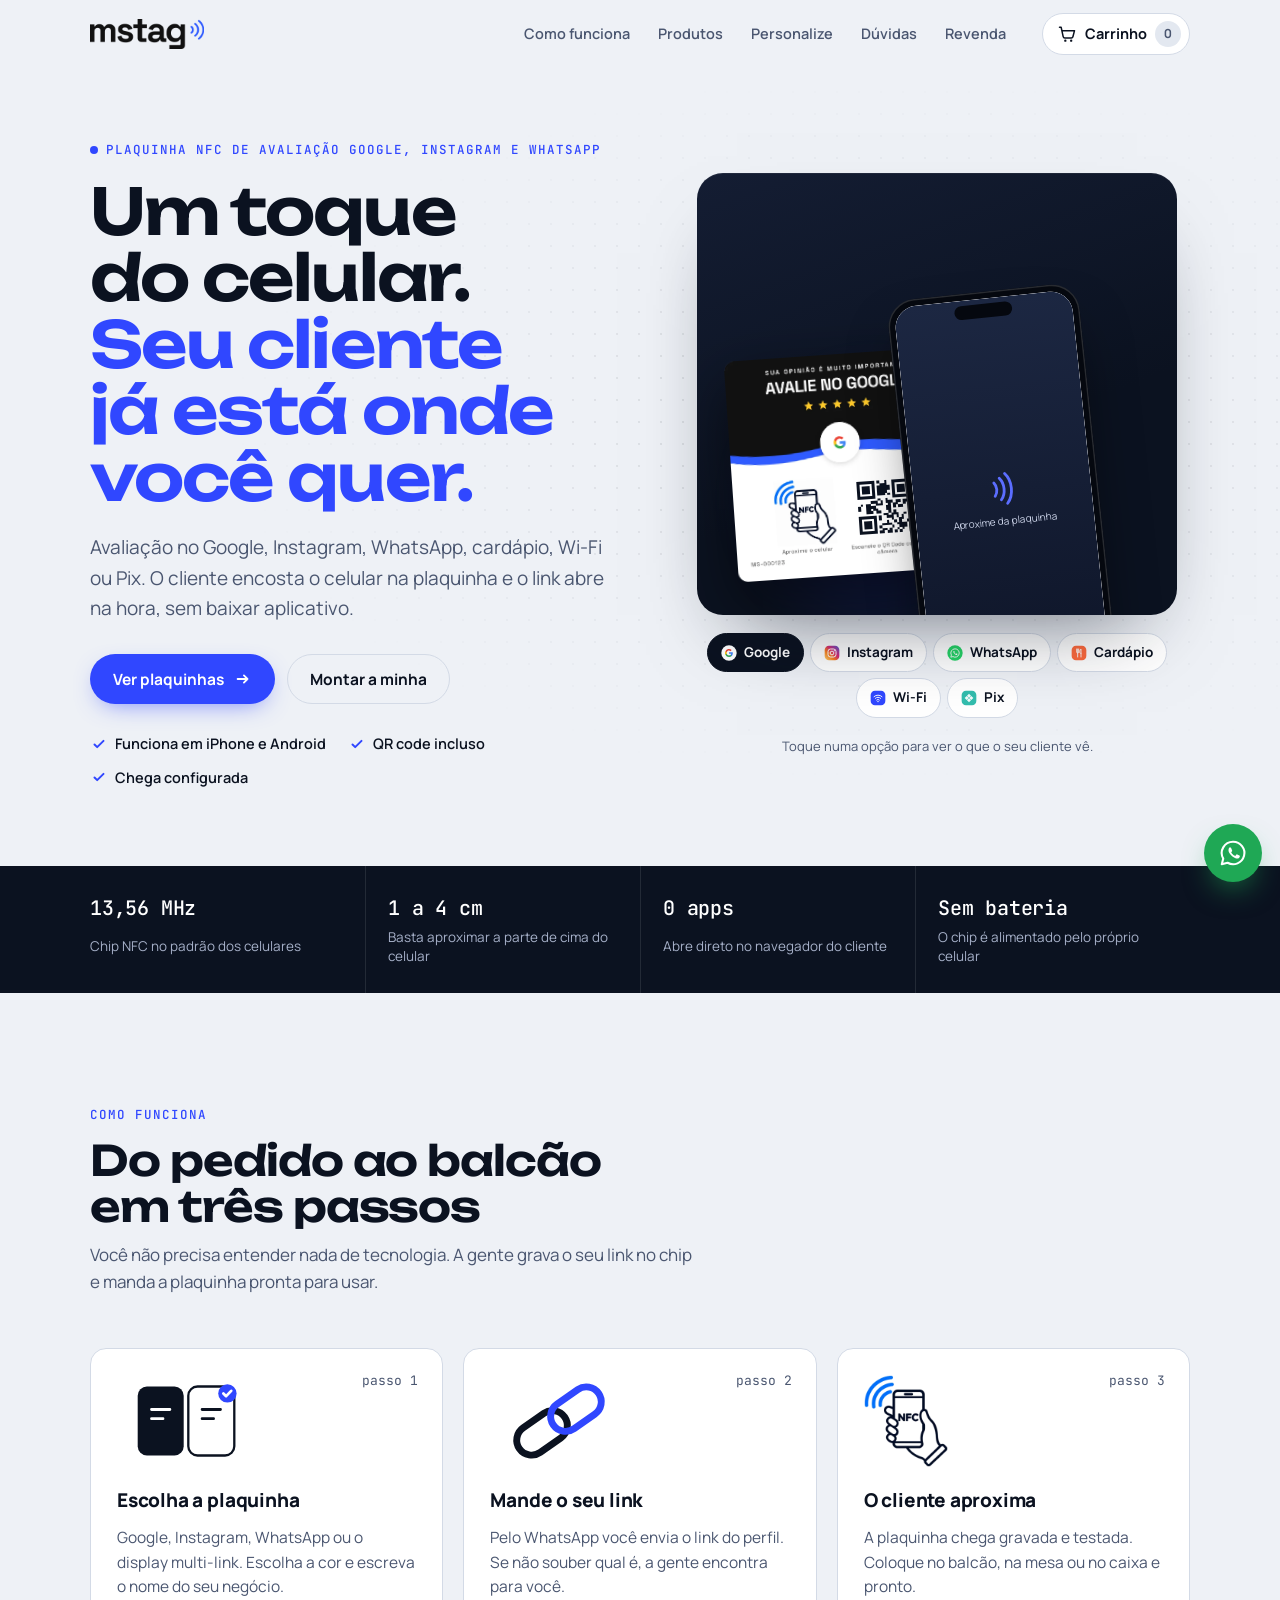
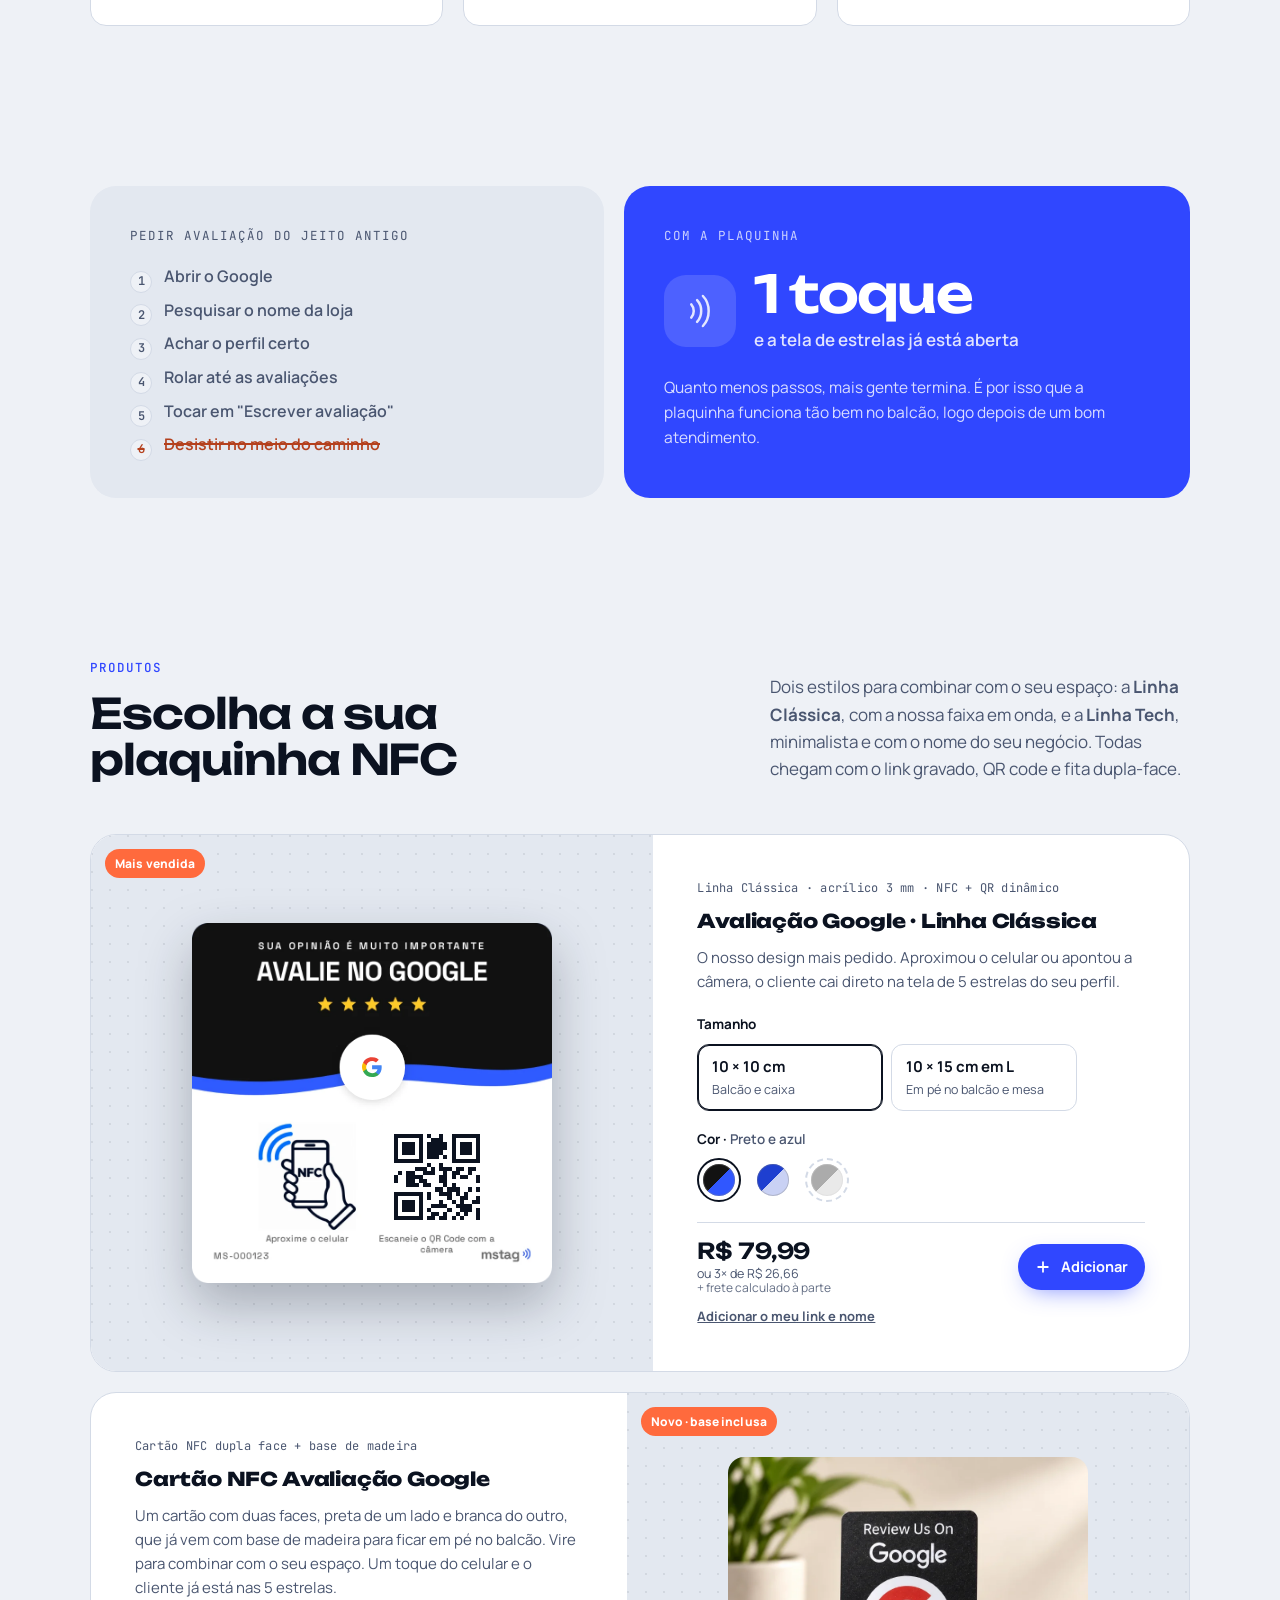
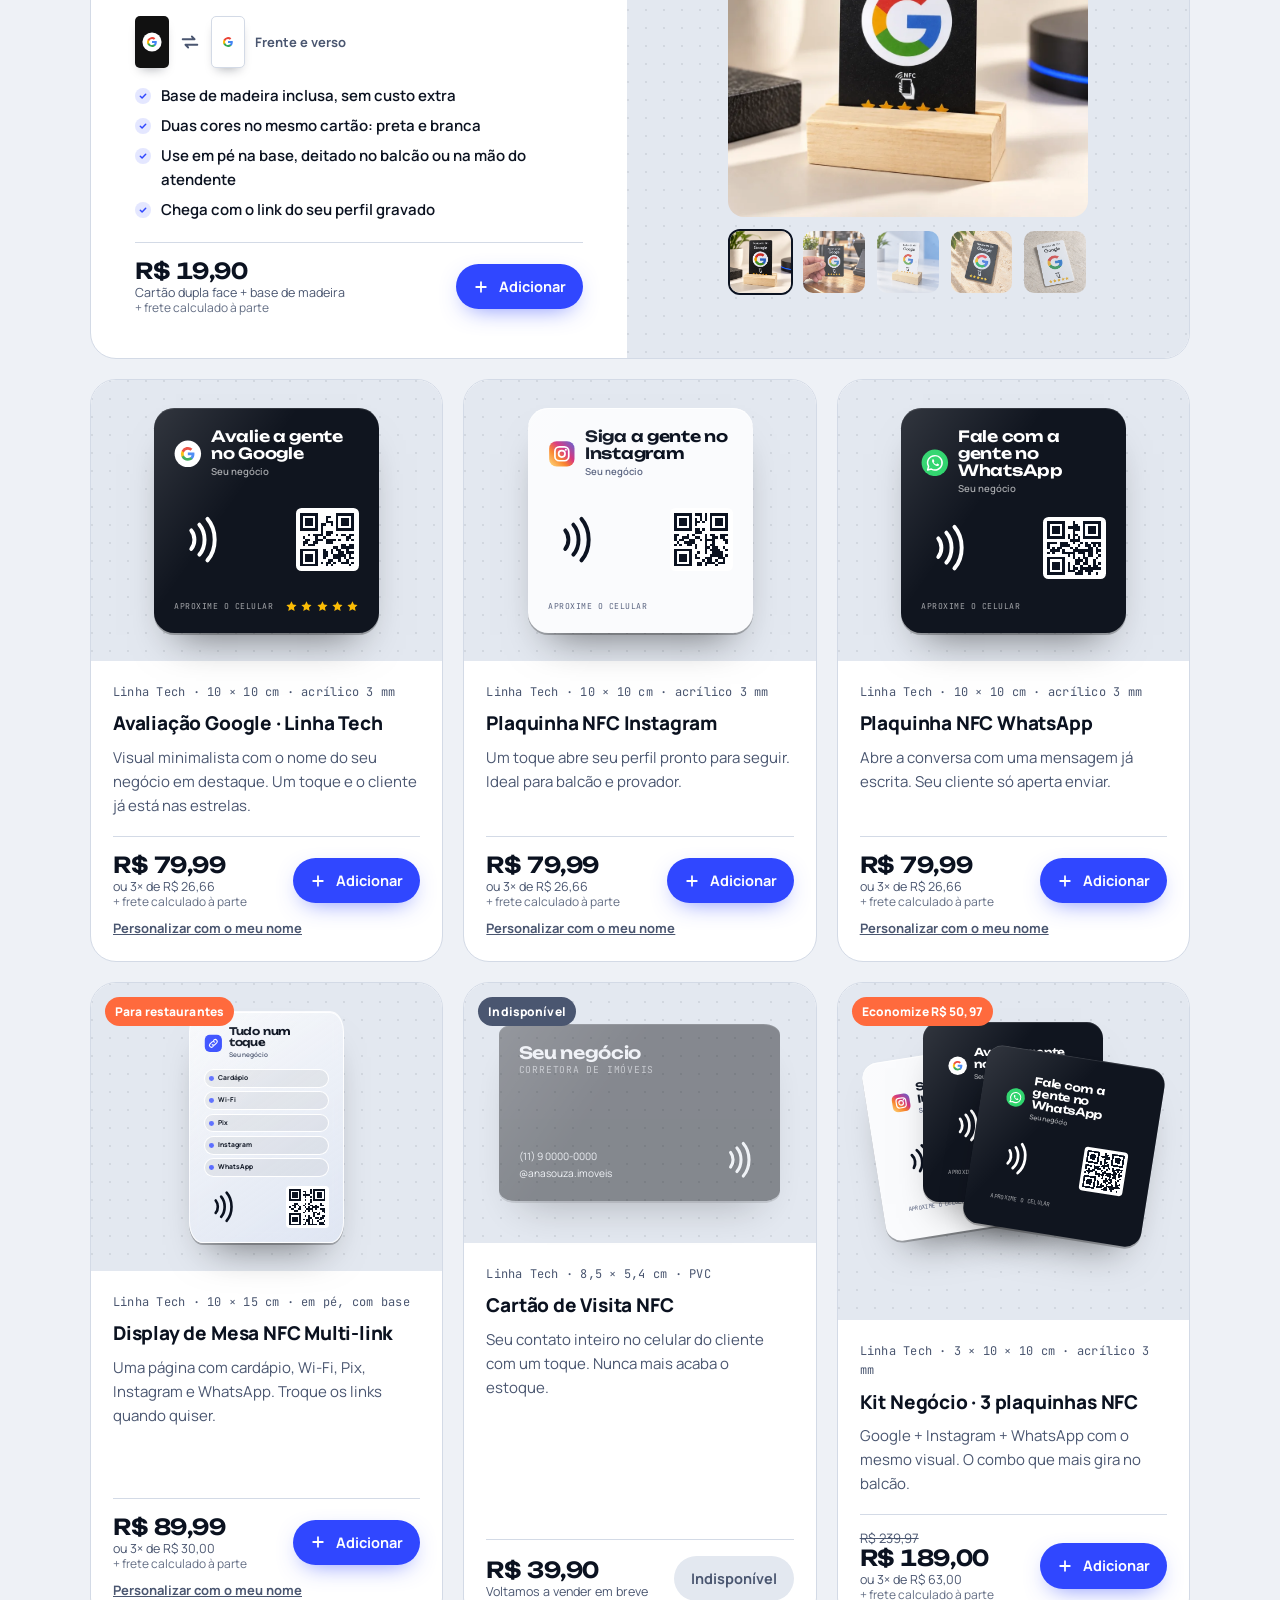
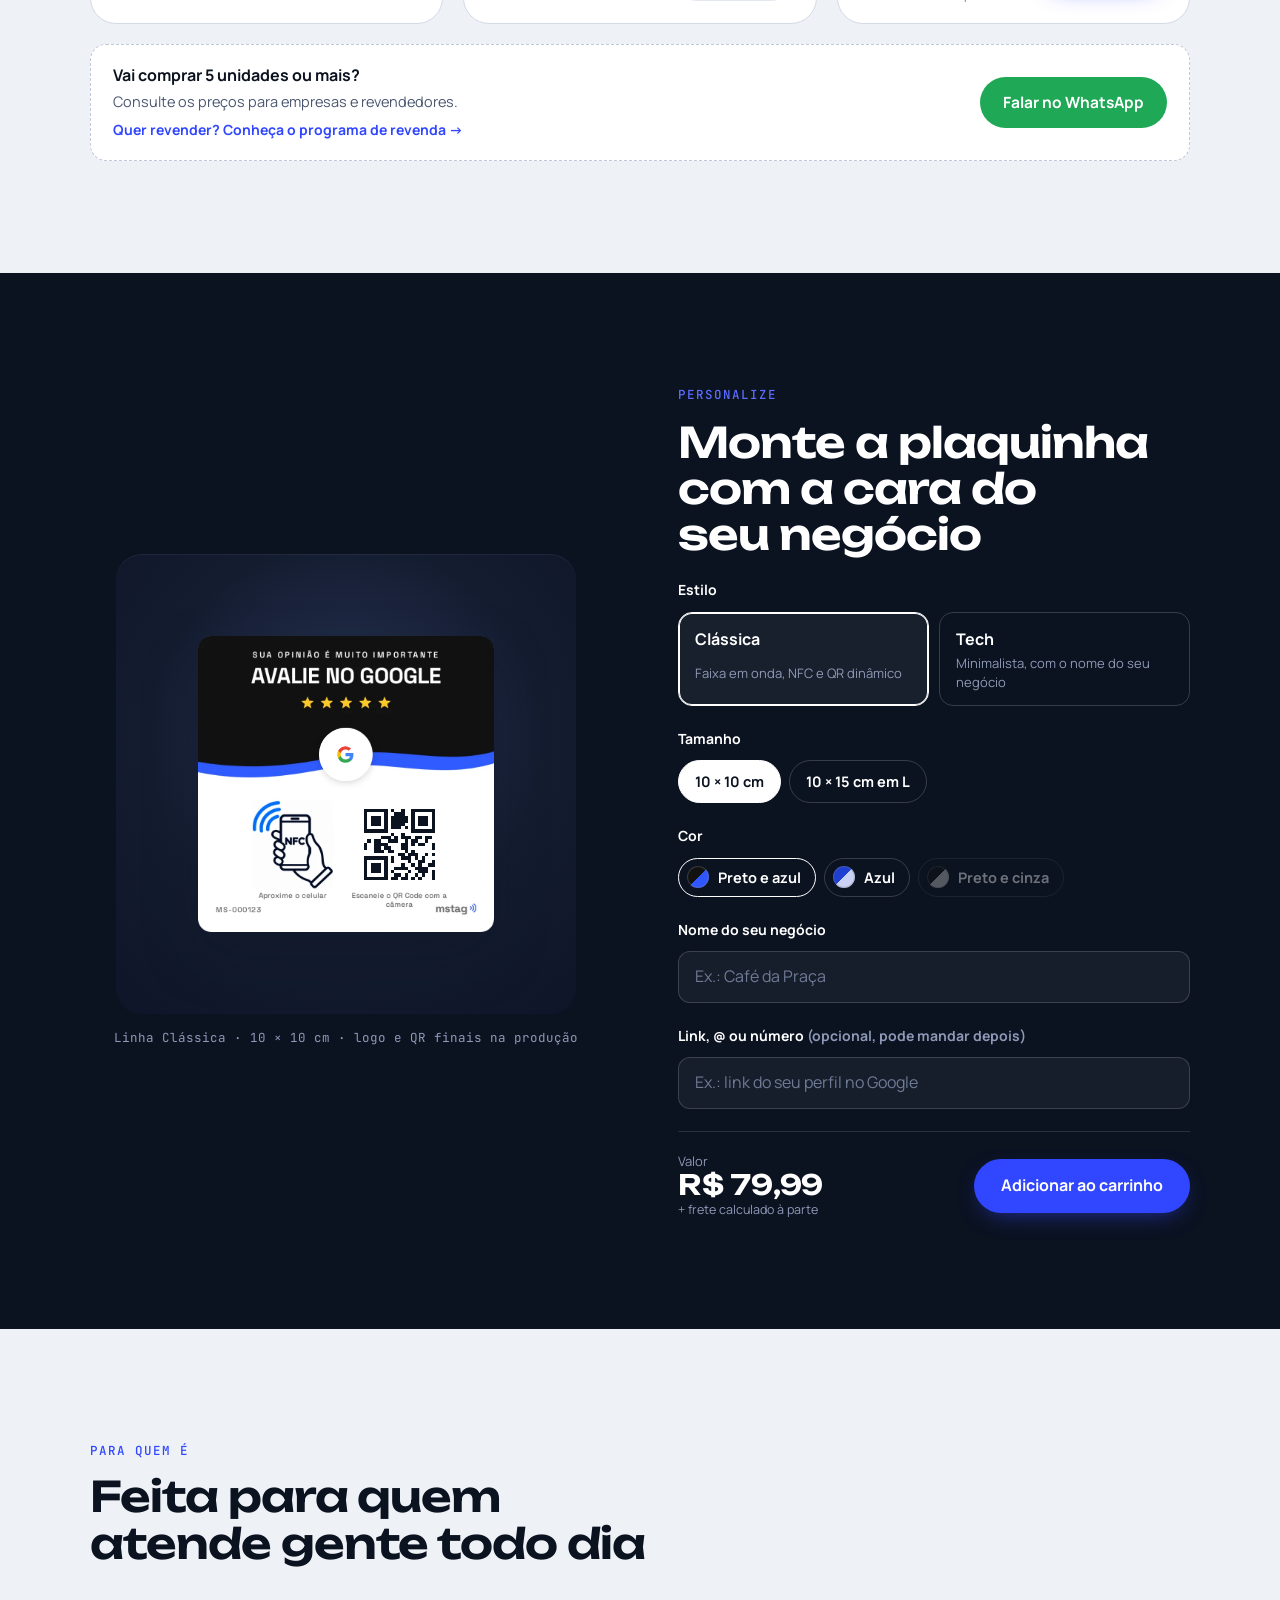
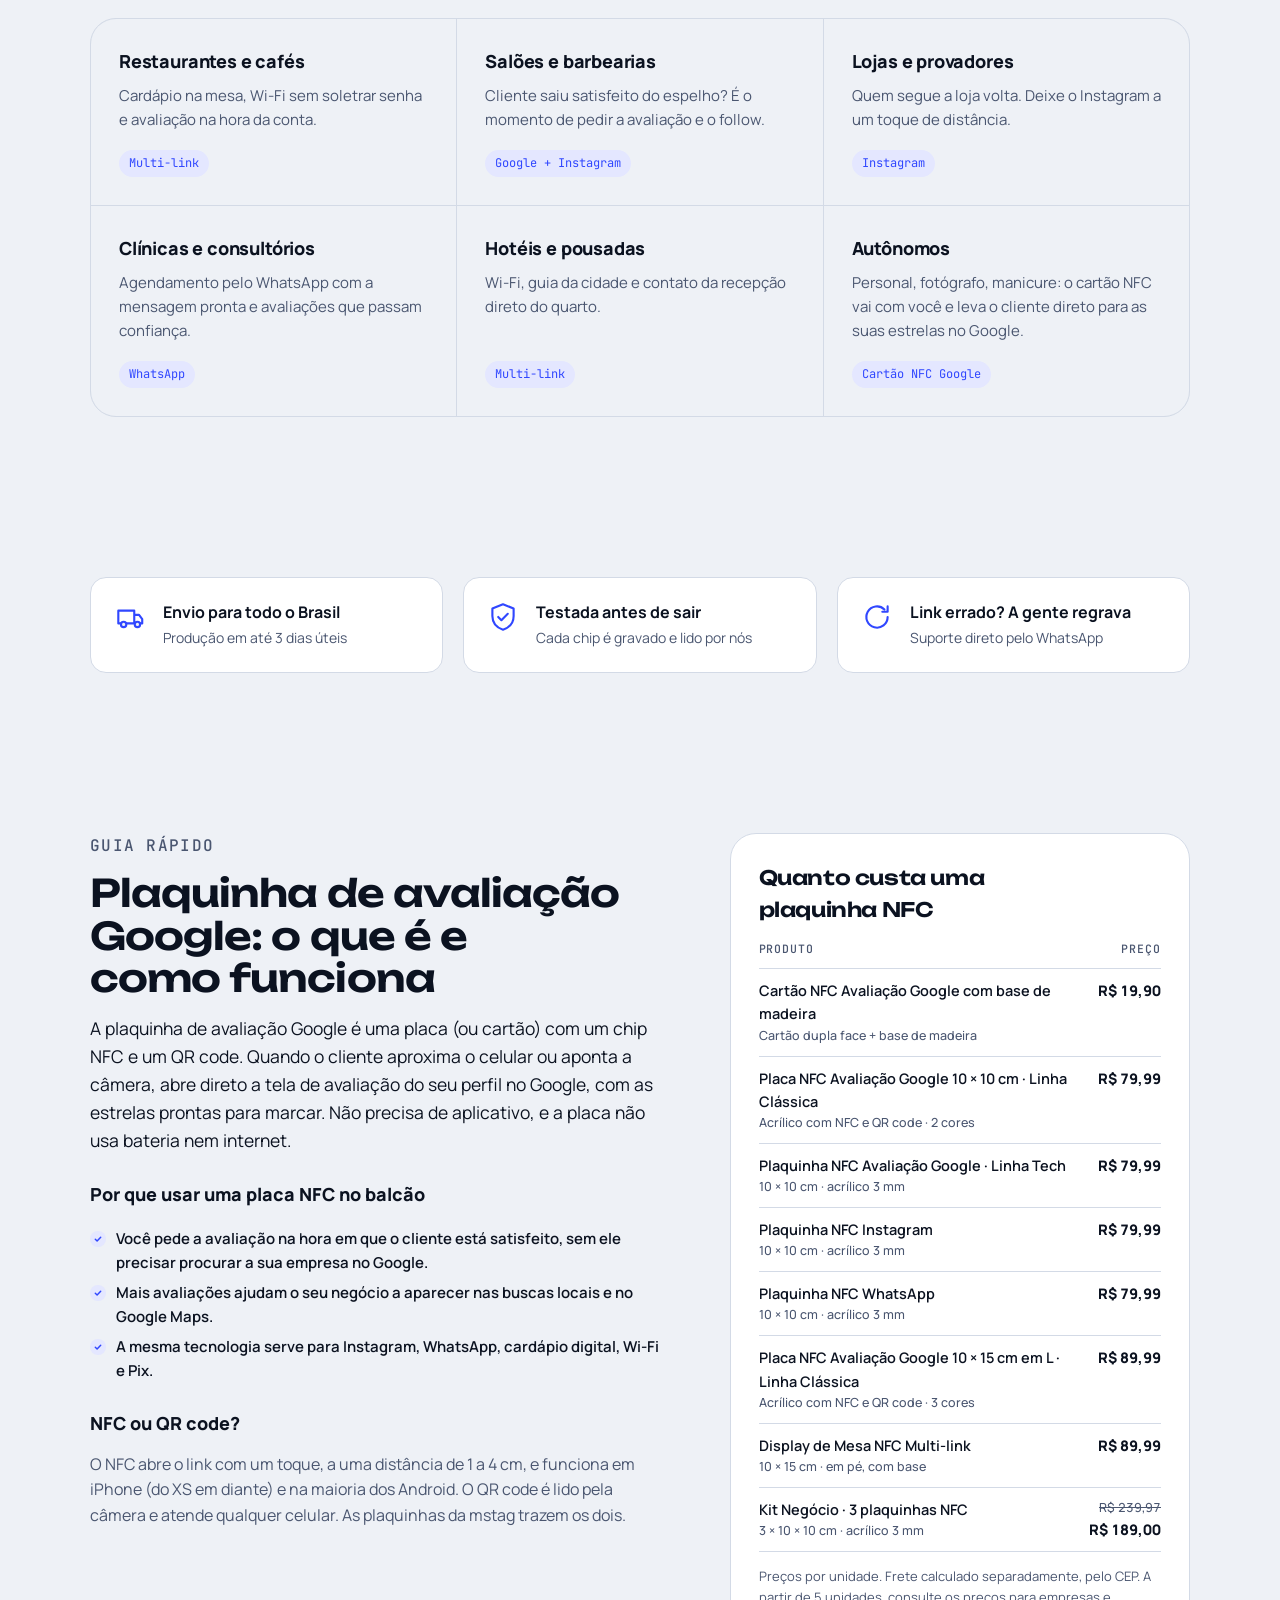
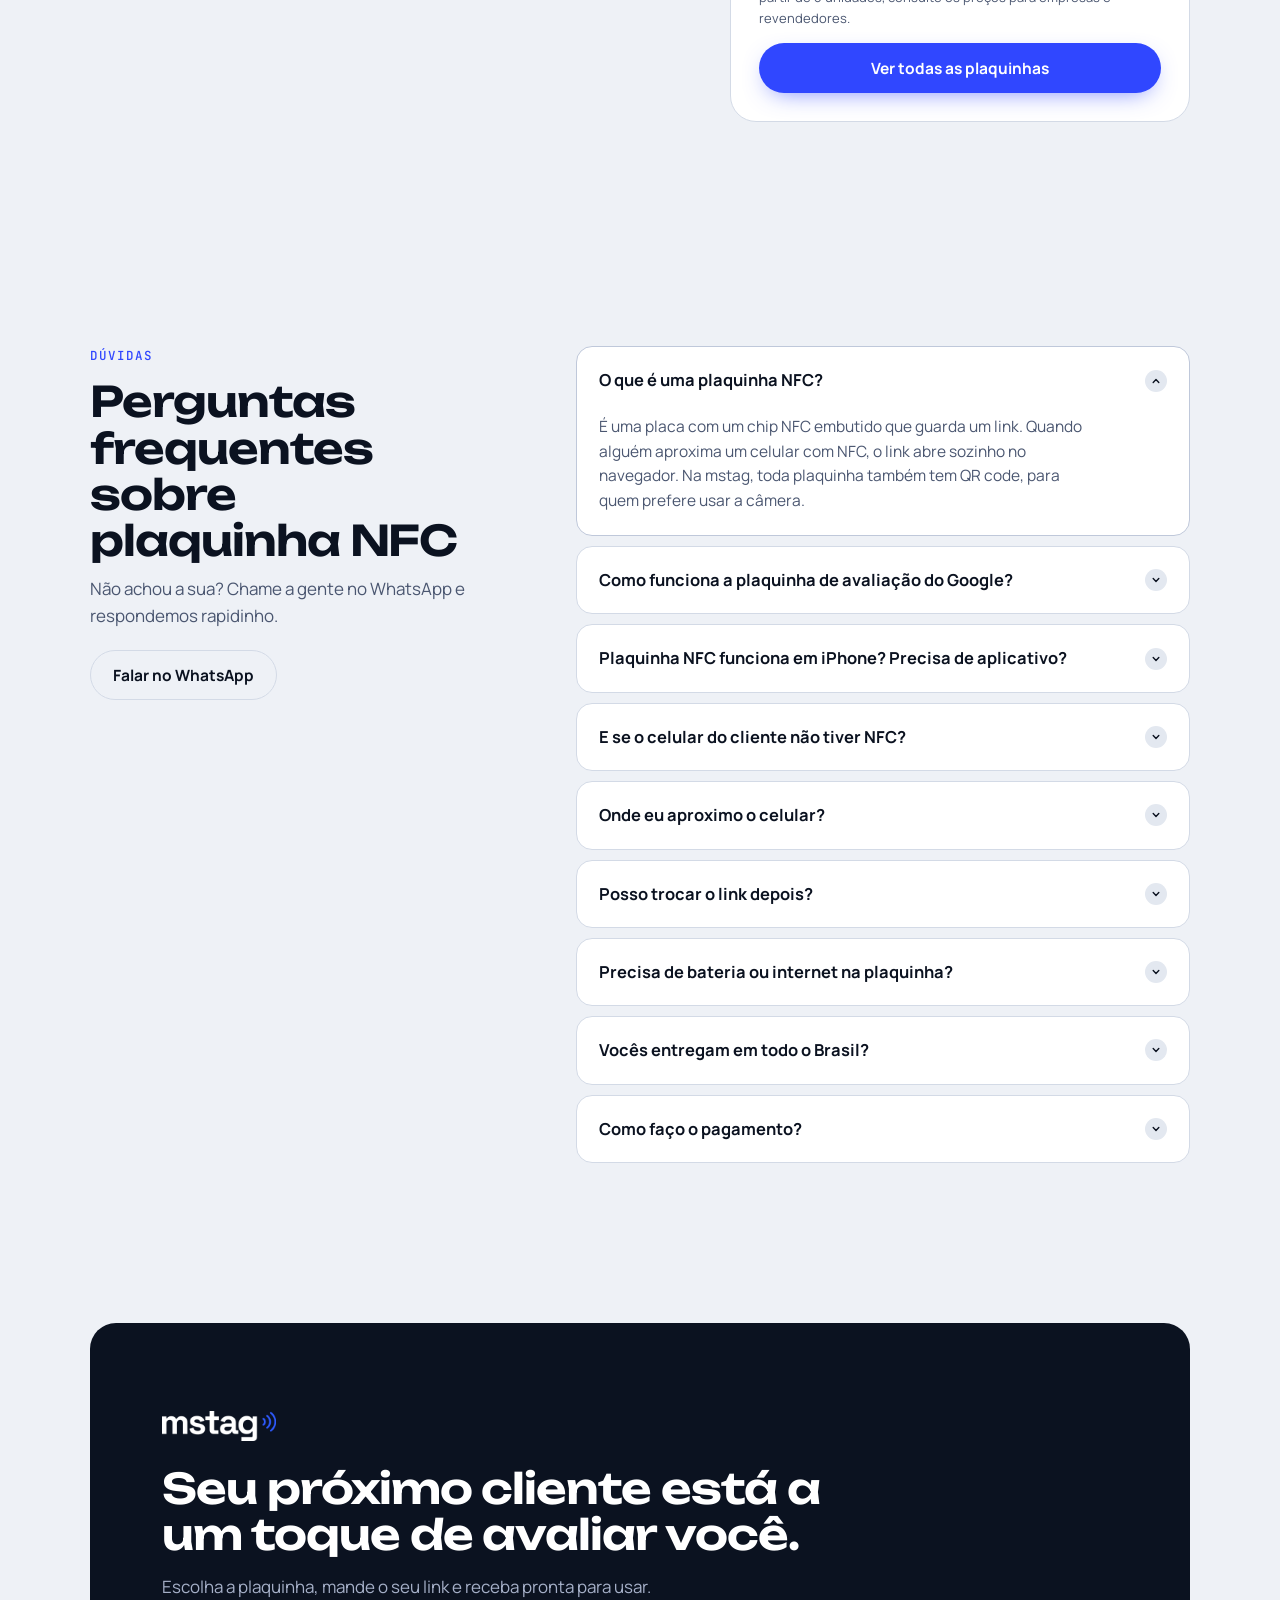
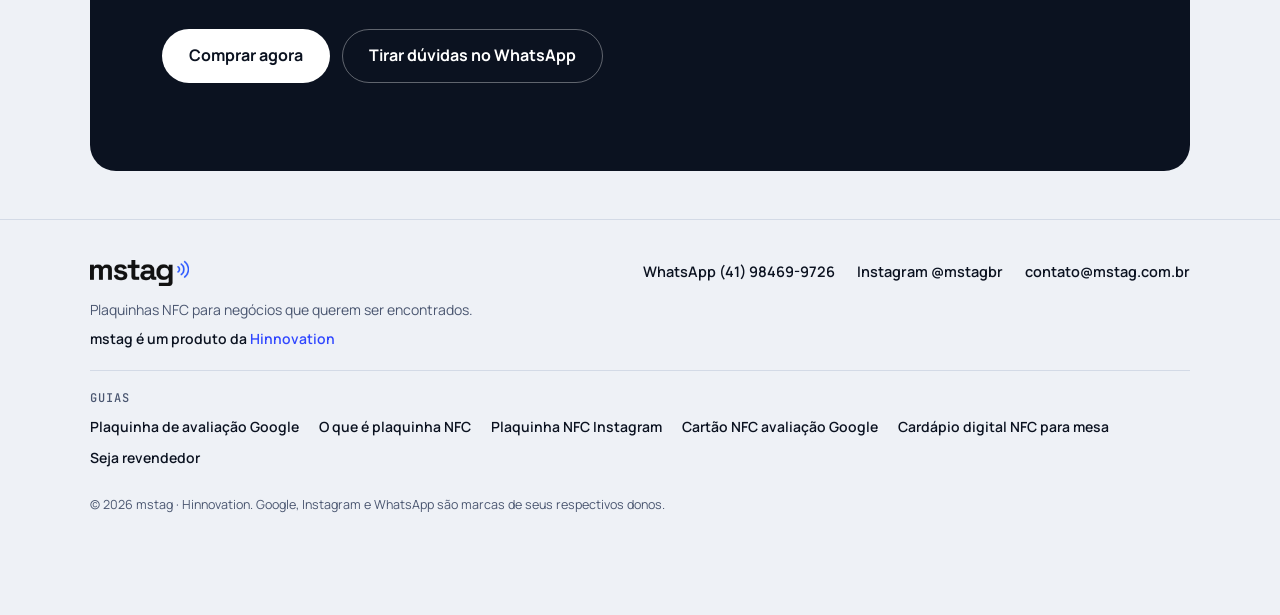
==== commit 2d843def: "Revenda com ativação por e-mail e chip descrito sem modelo - Página de revenda: a conta do revendedo" ====
--- a/index.html
+++ b/index.html
@@ -530,7 +530,7 @@
     <!-- SPECS STRIP -->
     <section class="specs" aria-label="Especificações técnicas">
       <div class="wrap specs__in">
-        <div class="spec"><b class="mono">13,56 MHz</b><span>Chip NFC NTAG213, o padrão dos celulares</span></div>
+        <div class="spec"><b class="mono">13,56 MHz</b><span>Chip NFC no padrão dos celulares</span></div>
         <div class="spec"><b class="mono">1 a 4 cm</b><span>Basta aproximar a parte de cima do celular</span></div>
         <div class="spec"><b class="mono">0 apps</b><span>Abre direto no navegador do cliente</span></div>
         <div class="spec"><b class="mono">Sem bateria</b><span>O chip é alimentado pelo próprio celular</span></div>
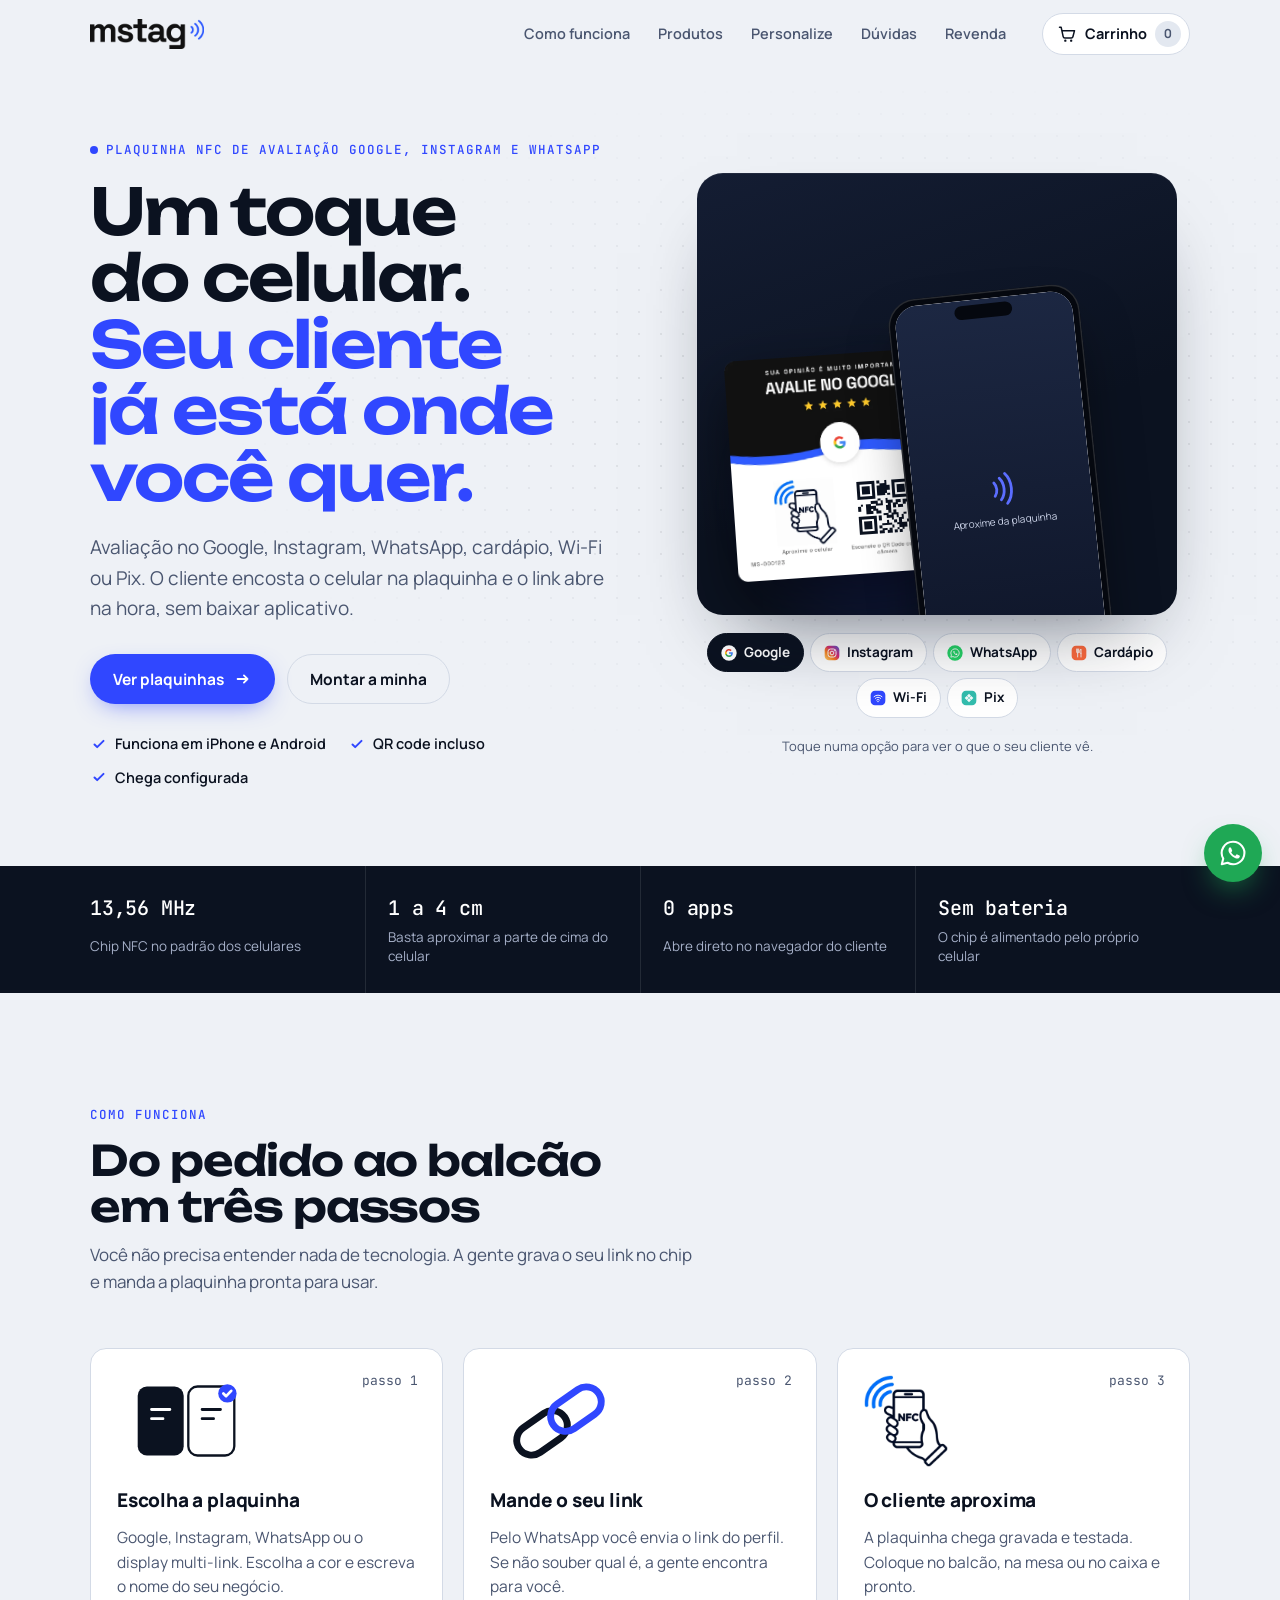
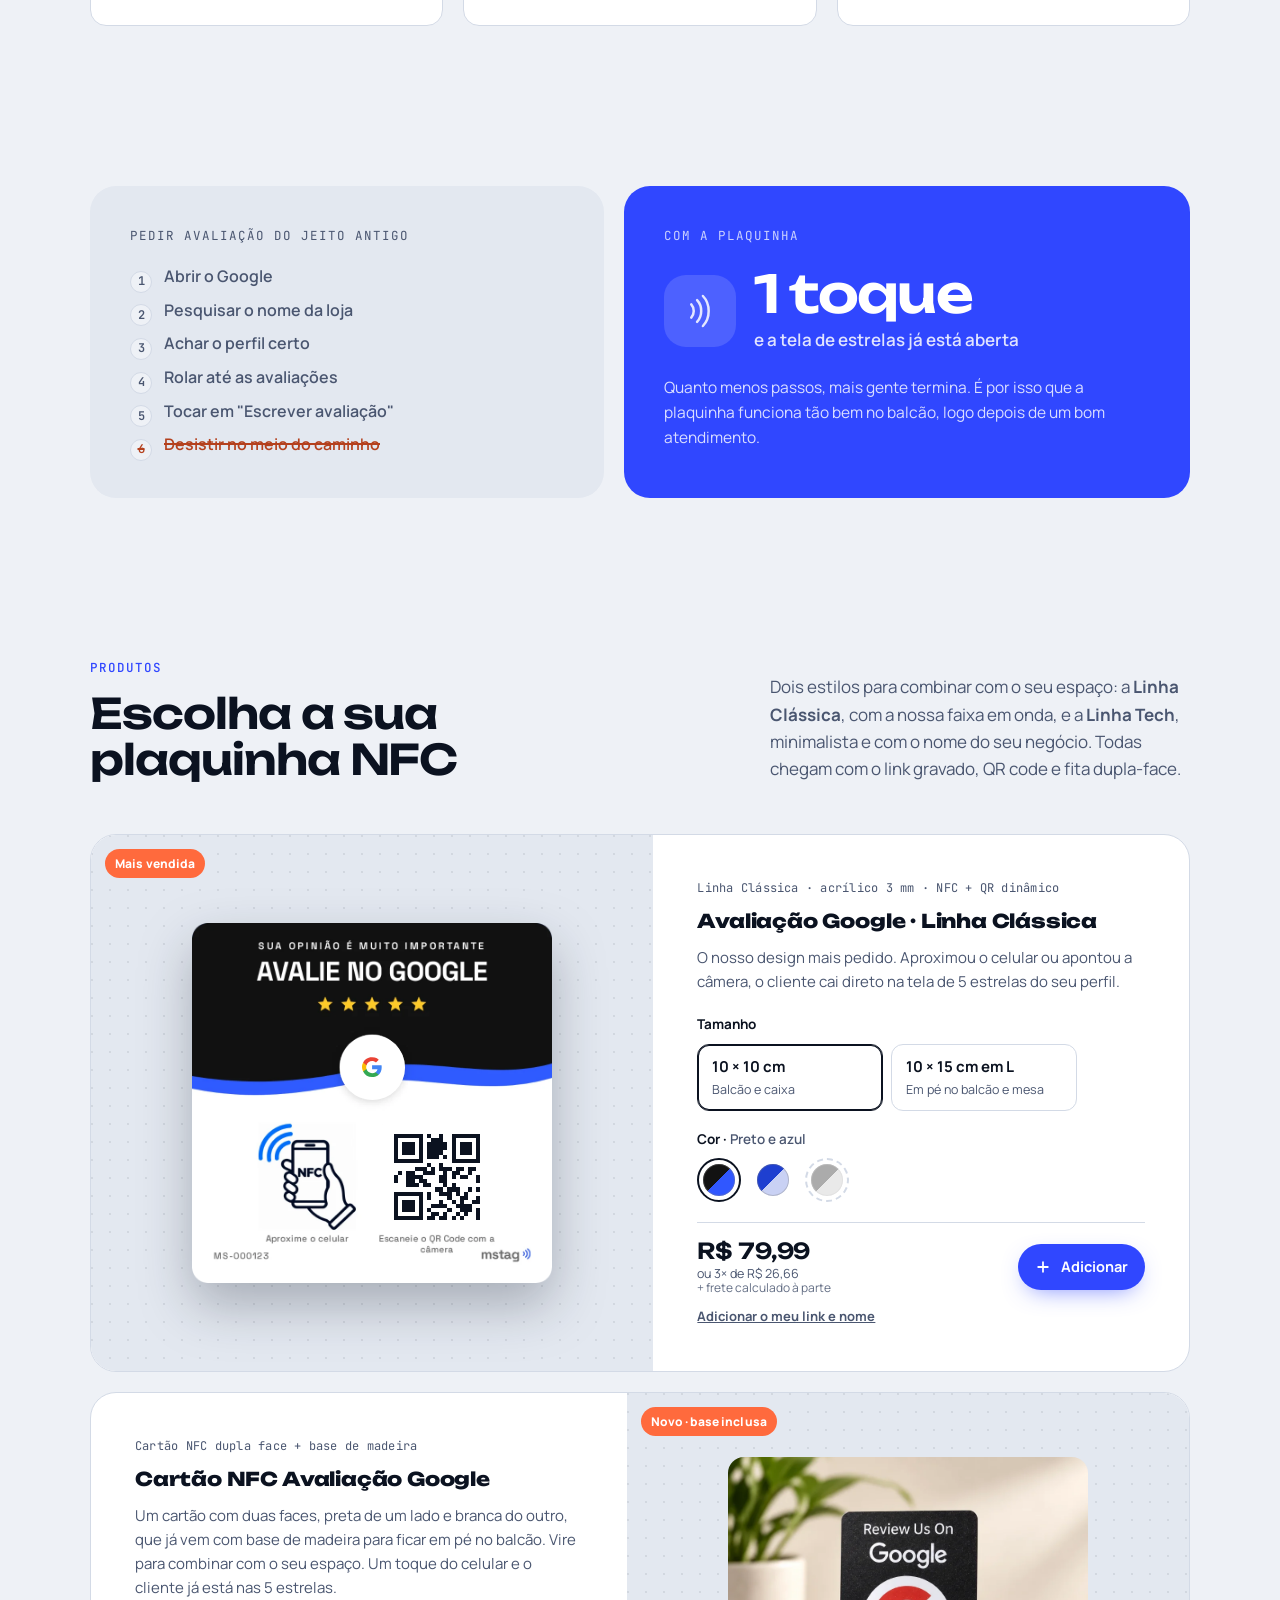
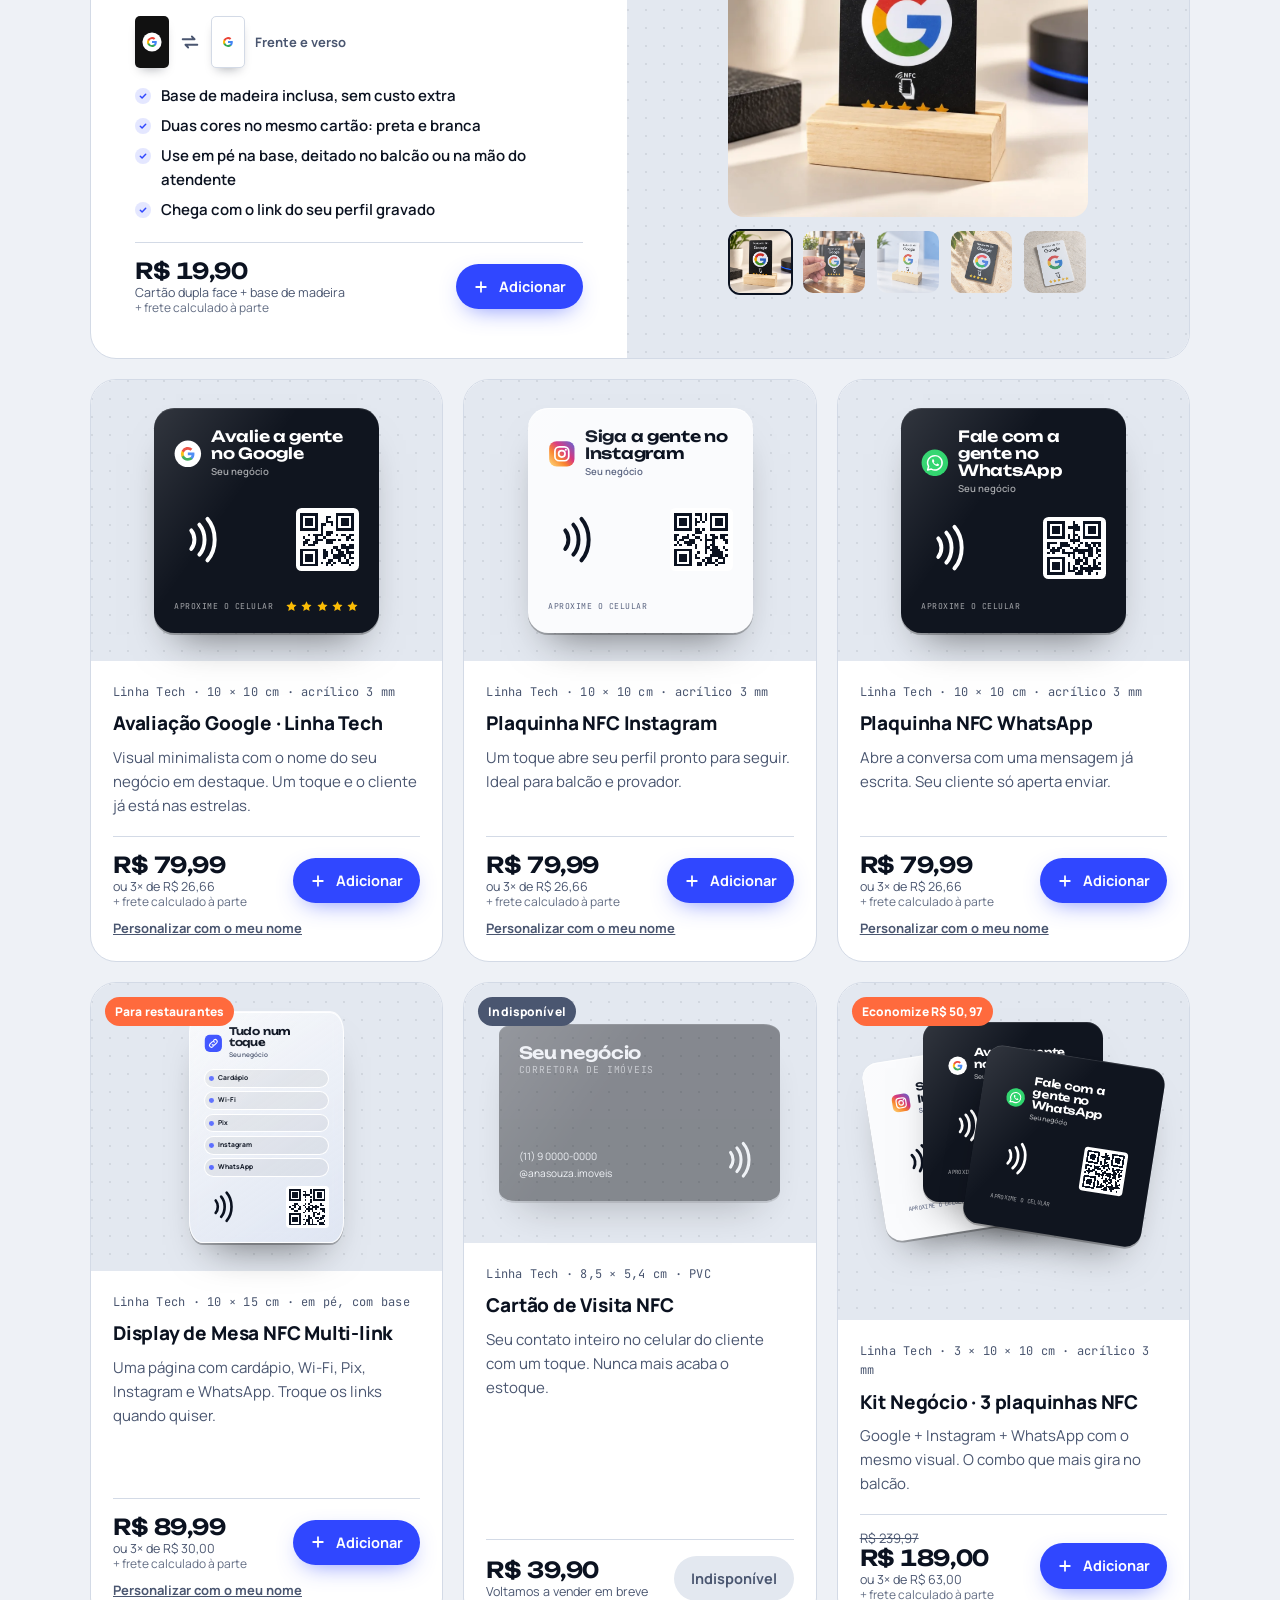
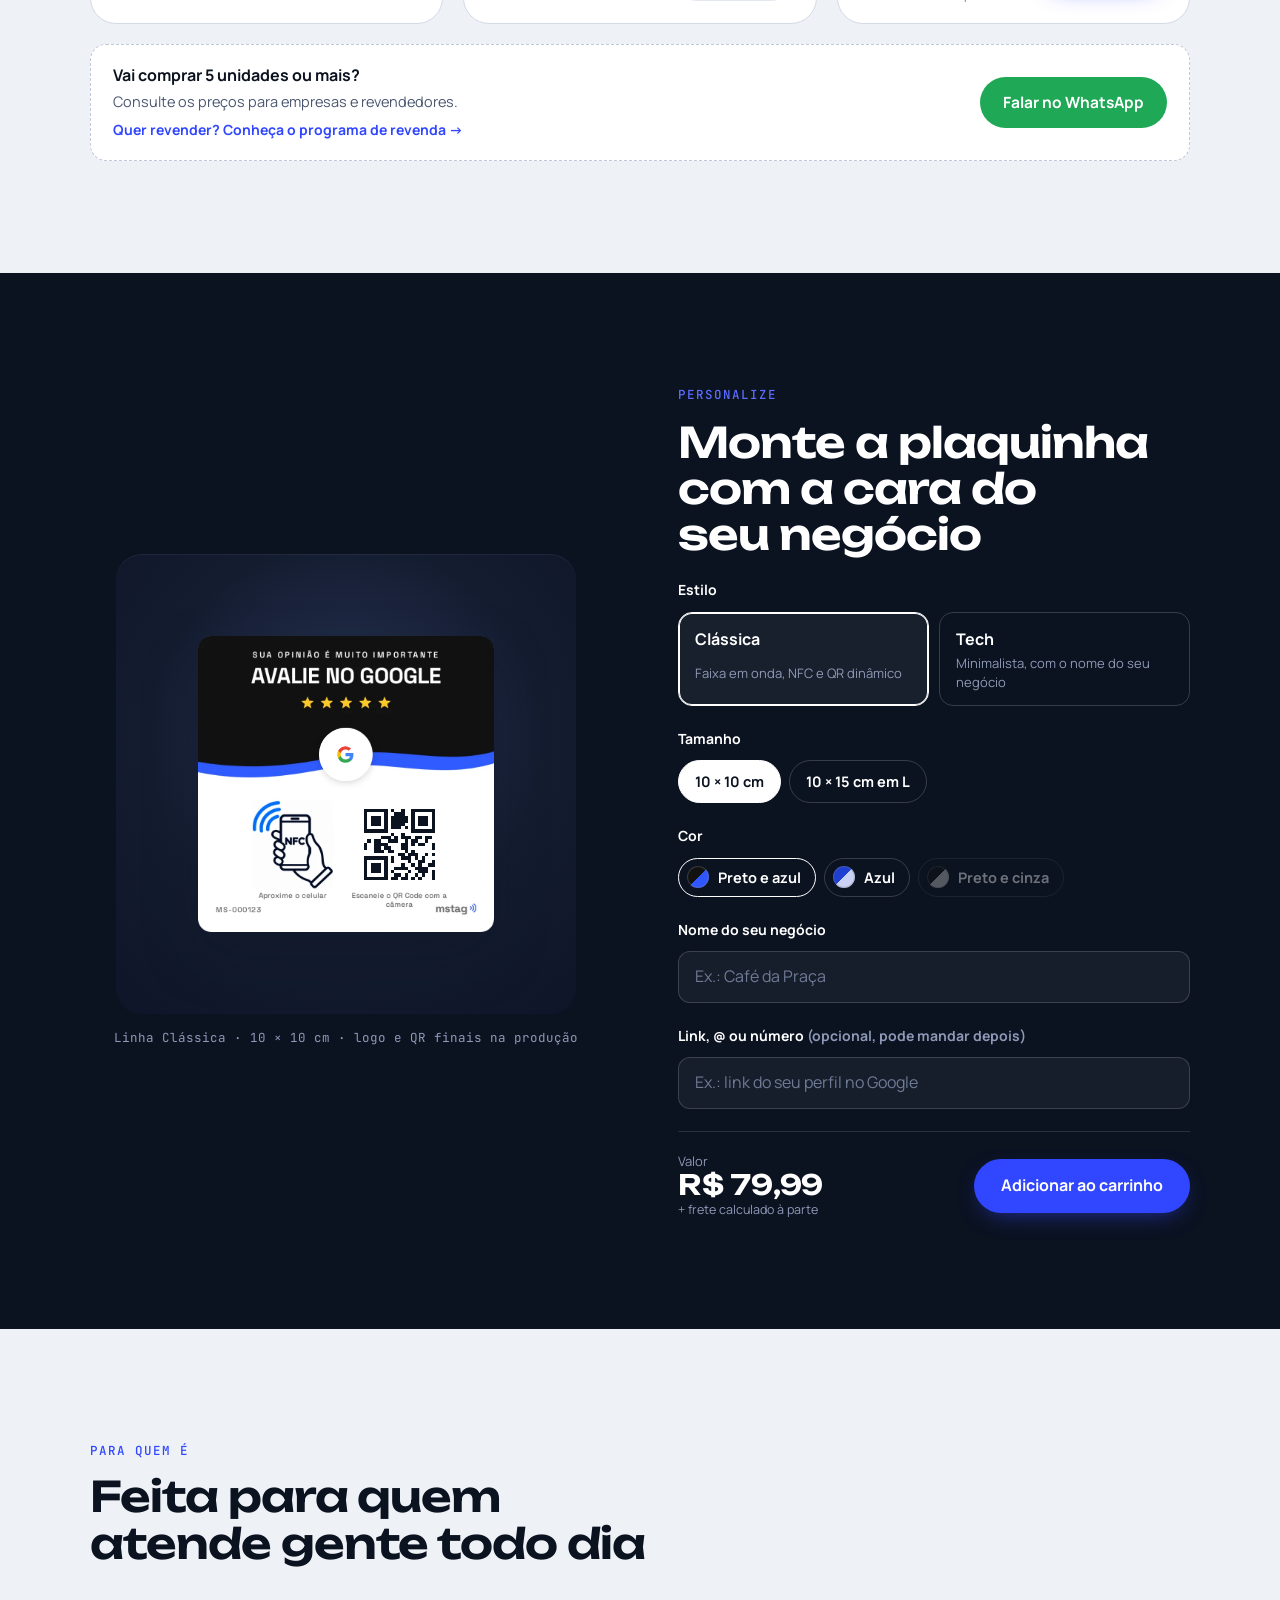
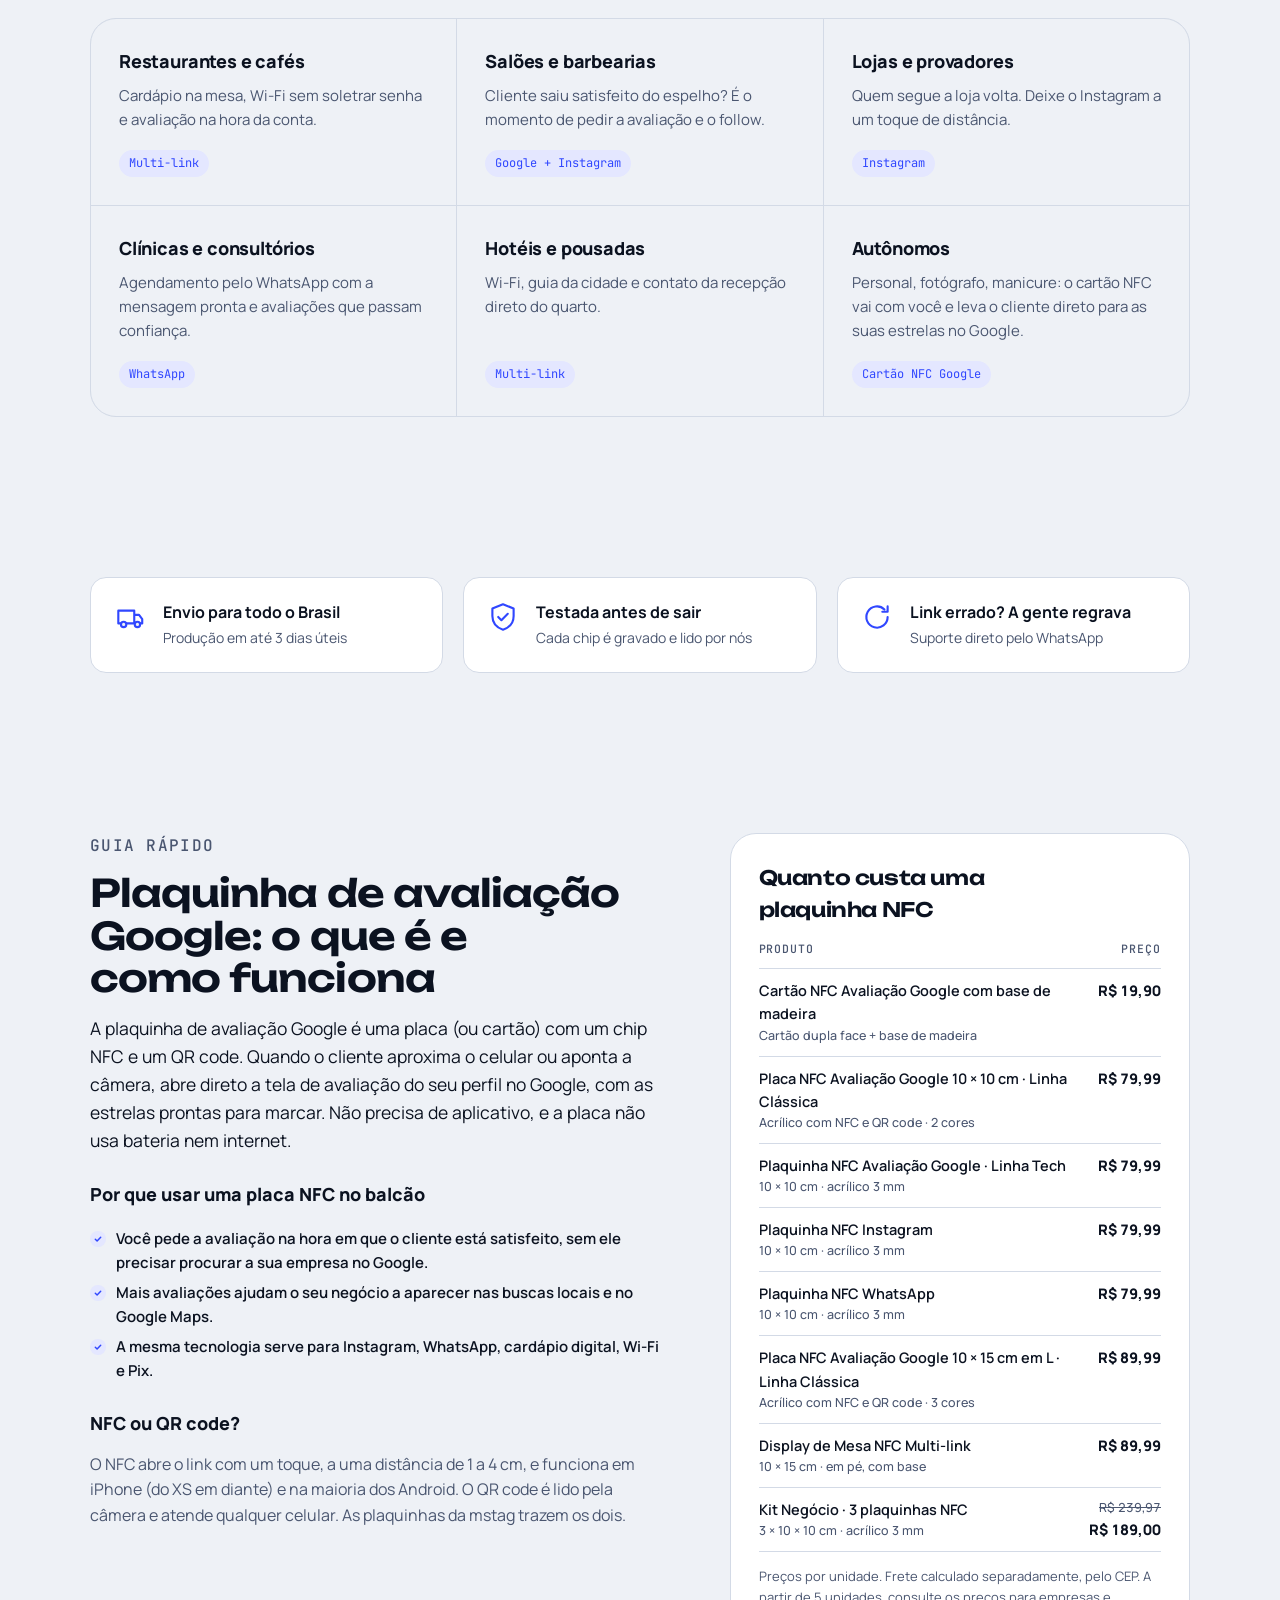
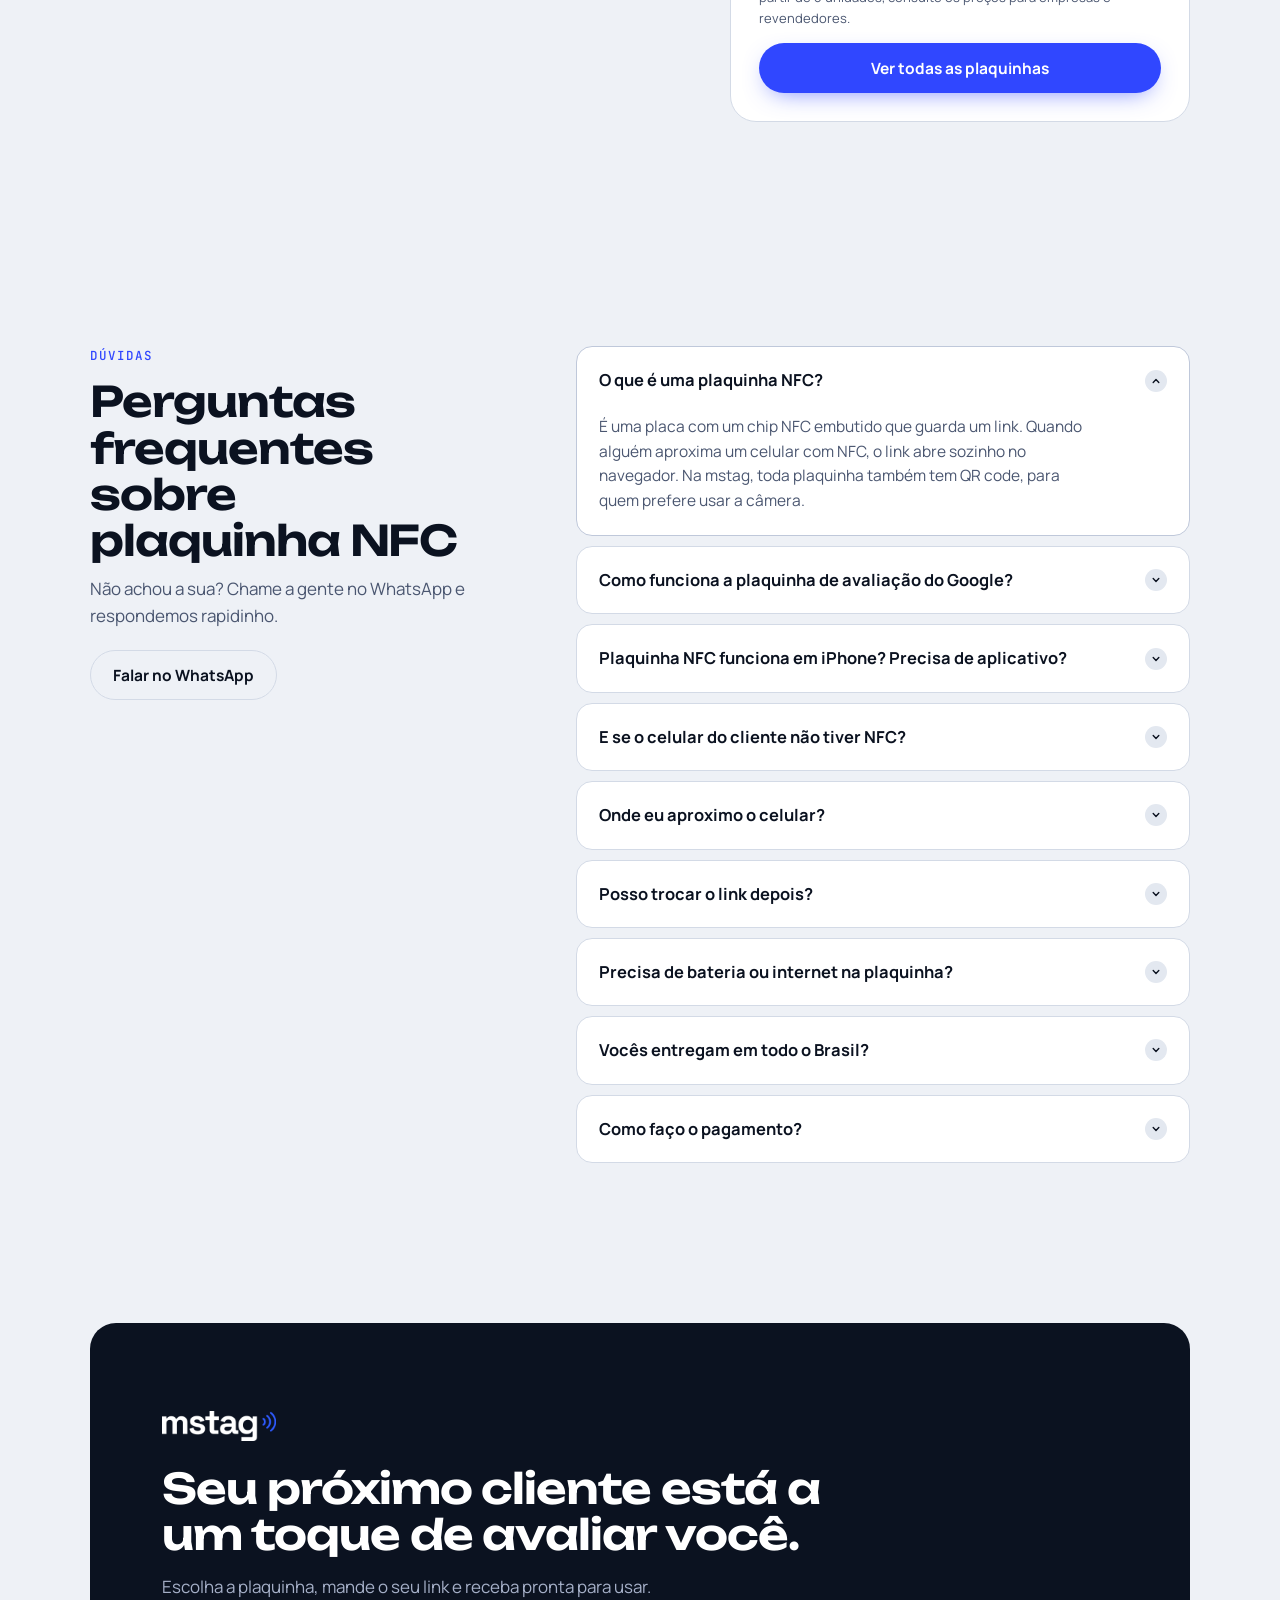
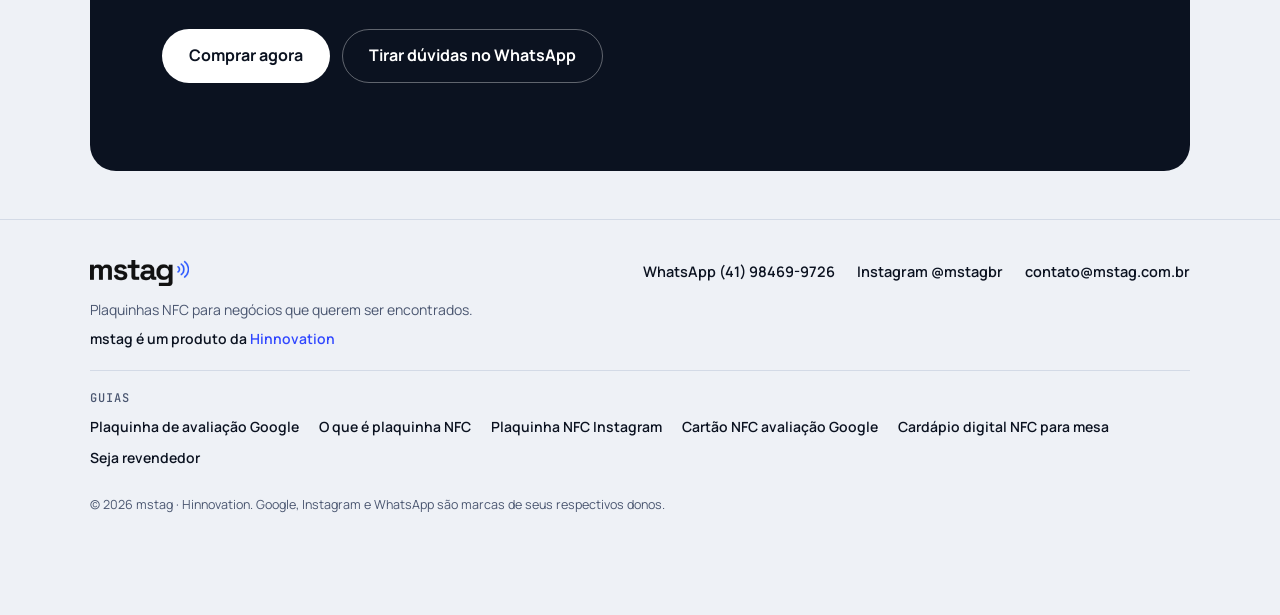
==== commit 11da90e2: "Adiciona imagem aos produtos da Linha Tech e do Kit nos dados estruturados O Search Console acusava " ====
--- a/index.html
+++ b/index.html
@@ -81,7 +81,7 @@
       "about": {
         "@id": "https://mstag.com.br/#empresa"
       },
-      "dateModified": "2026-09-28",
+      "dateModified": "2026-10-12",
       "hasPart": [
         {
           "@type": "WebPage",
@@ -193,6 +193,7 @@
             "@id": "https://mstag.com.br/#produto-google",
             "name": "Plaquinha NFC Avaliação Google · Linha Tech",
             "description": "Visual minimalista com o nome do seu negócio em destaque. Um toque e o cliente já está nas estrelas.",
+            "image": "https://mstag.com.br/assets/produtos/google.webp",
             "brand": {
               "@type": "Brand",
               "name": "mstag"
@@ -225,6 +226,7 @@
             "@id": "https://mstag.com.br/#produto-instagram",
             "name": "Plaquinha NFC Instagram",
             "description": "Um toque abre seu perfil pronto para seguir. Ideal para balcão e provador.",
+            "image": "https://mstag.com.br/assets/produtos/instagram.webp",
             "brand": {
               "@type": "Brand",
               "name": "mstag"
@@ -257,6 +259,7 @@
             "@id": "https://mstag.com.br/#produto-whatsapp",
             "name": "Plaquinha NFC WhatsApp",
             "description": "Abre a conversa com uma mensagem já escrita. Seu cliente só aperta enviar.",
+            "image": "https://mstag.com.br/assets/produtos/whatsapp.webp",
             "brand": {
               "@type": "Brand",
               "name": "mstag"
@@ -322,6 +325,7 @@
             "@id": "https://mstag.com.br/#produto-multilink",
             "name": "Display de Mesa NFC Multi-link",
             "description": "Uma página com cardápio, Wi-Fi, Pix, Instagram e WhatsApp. Troque os links quando quiser.",
+            "image": "https://mstag.com.br/assets/produtos/multilink.webp",
             "brand": {
               "@type": "Brand",
               "name": "mstag"
@@ -354,6 +358,7 @@
             "@id": "https://mstag.com.br/#produto-kit",
             "name": "Kit Negócio · 3 plaquinhas NFC",
             "description": "Google + Instagram + WhatsApp com o mesmo visual. O combo que mais gira no balcão.",
+            "image": "https://mstag.com.br/assets/produtos/kit.webp",
             "brand": {
               "@type": "Brand",
               "name": "mstag"
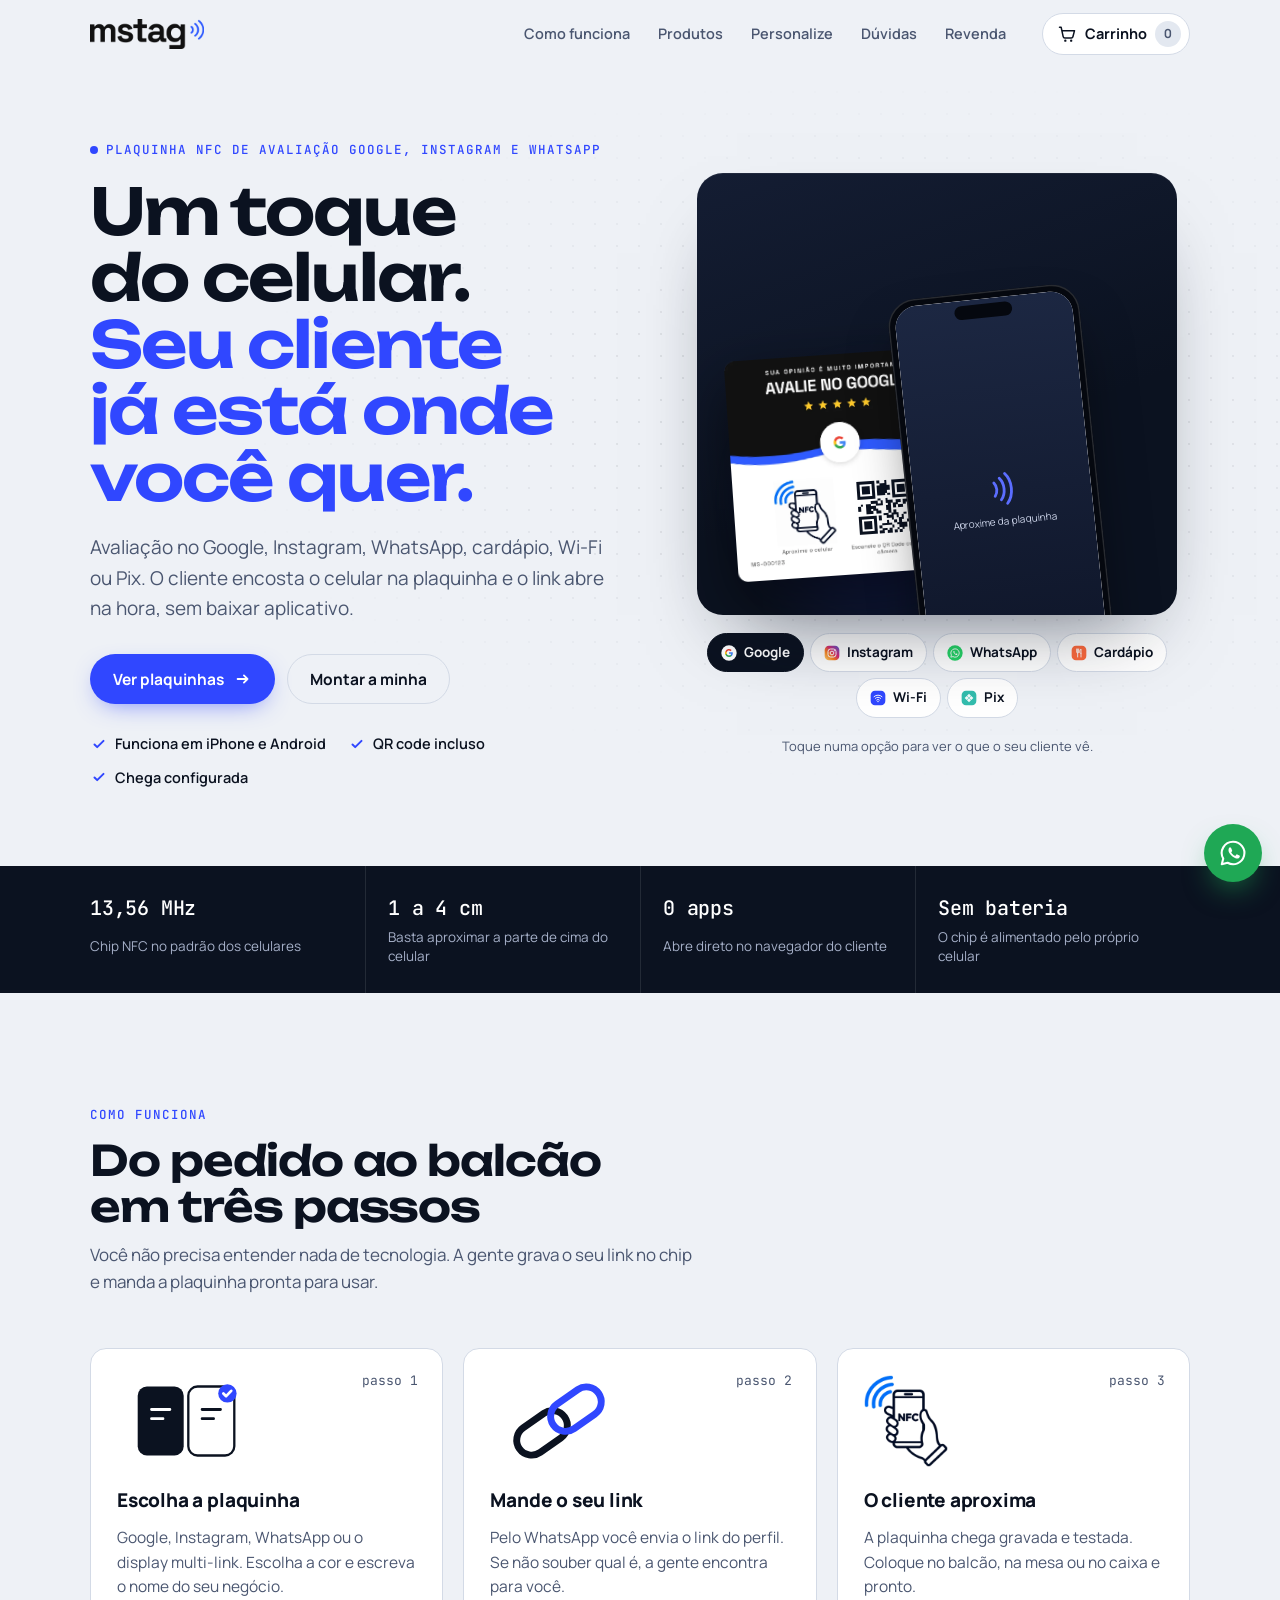
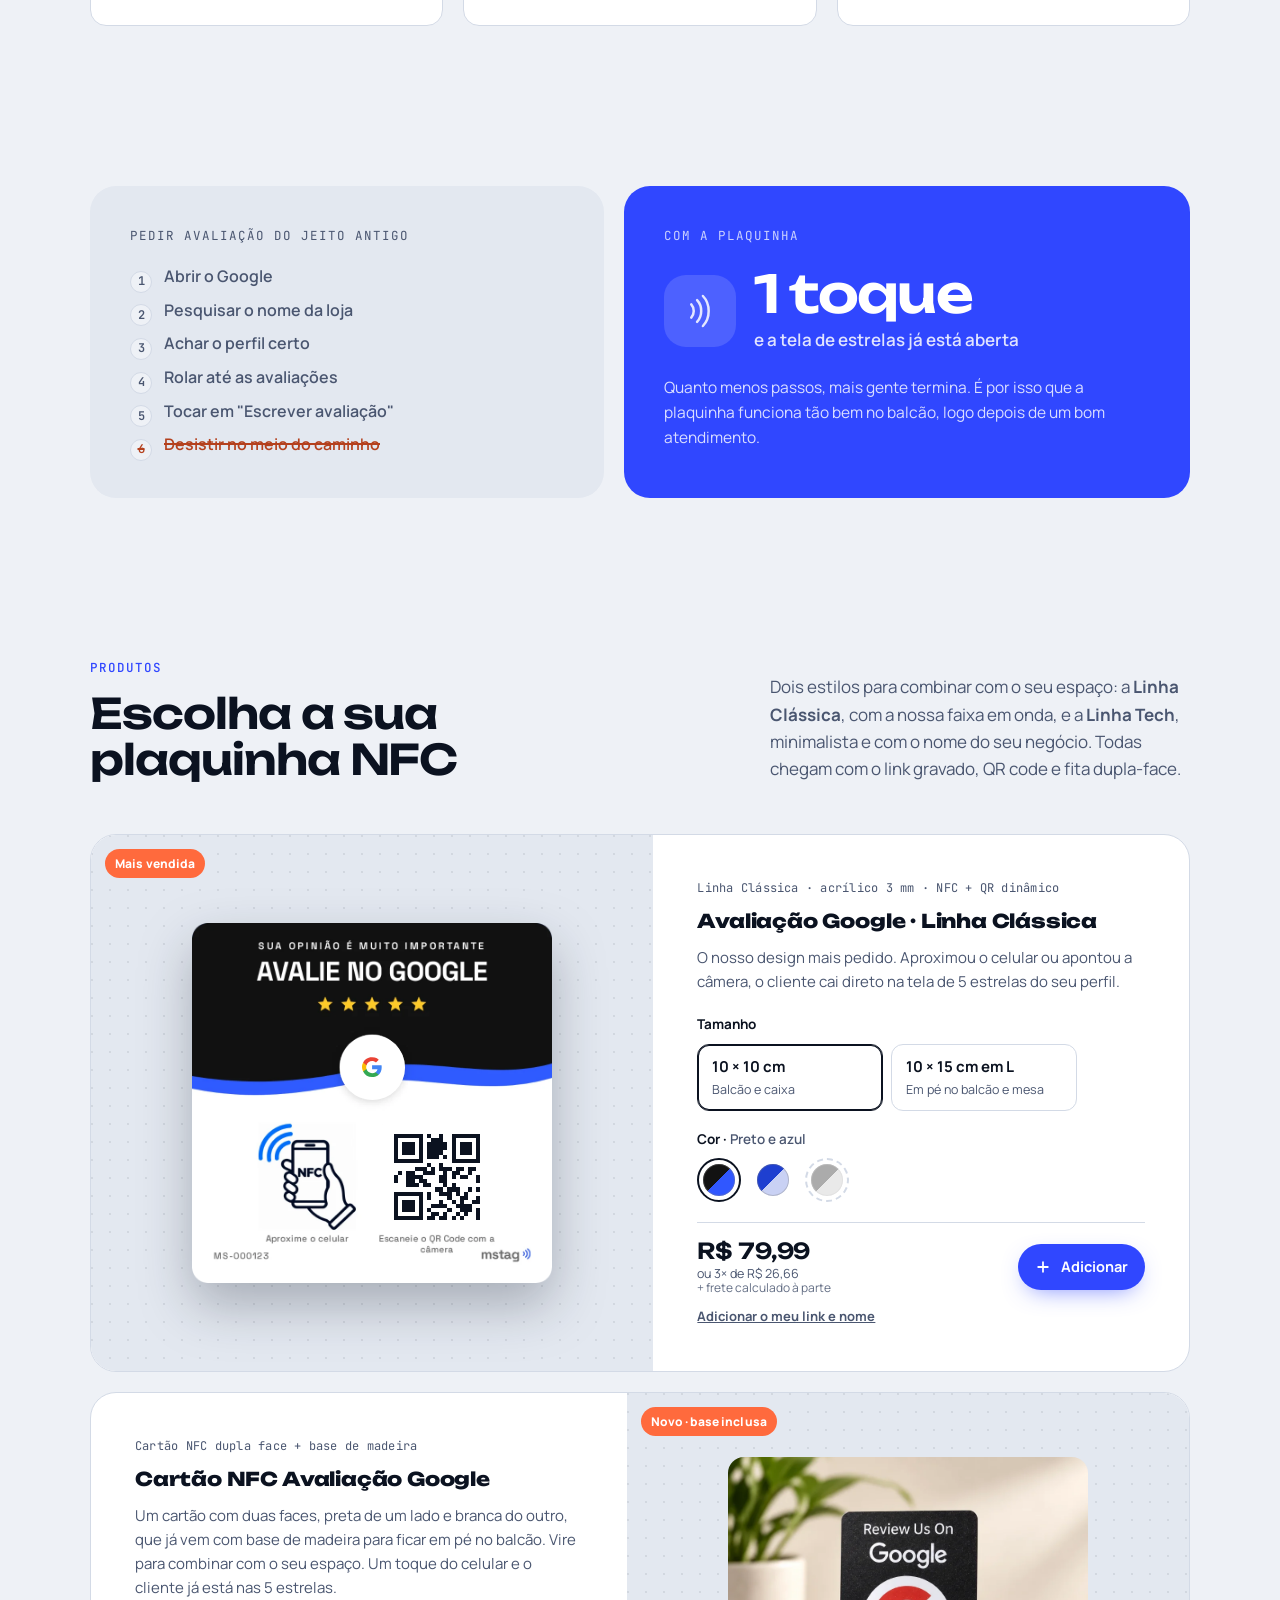
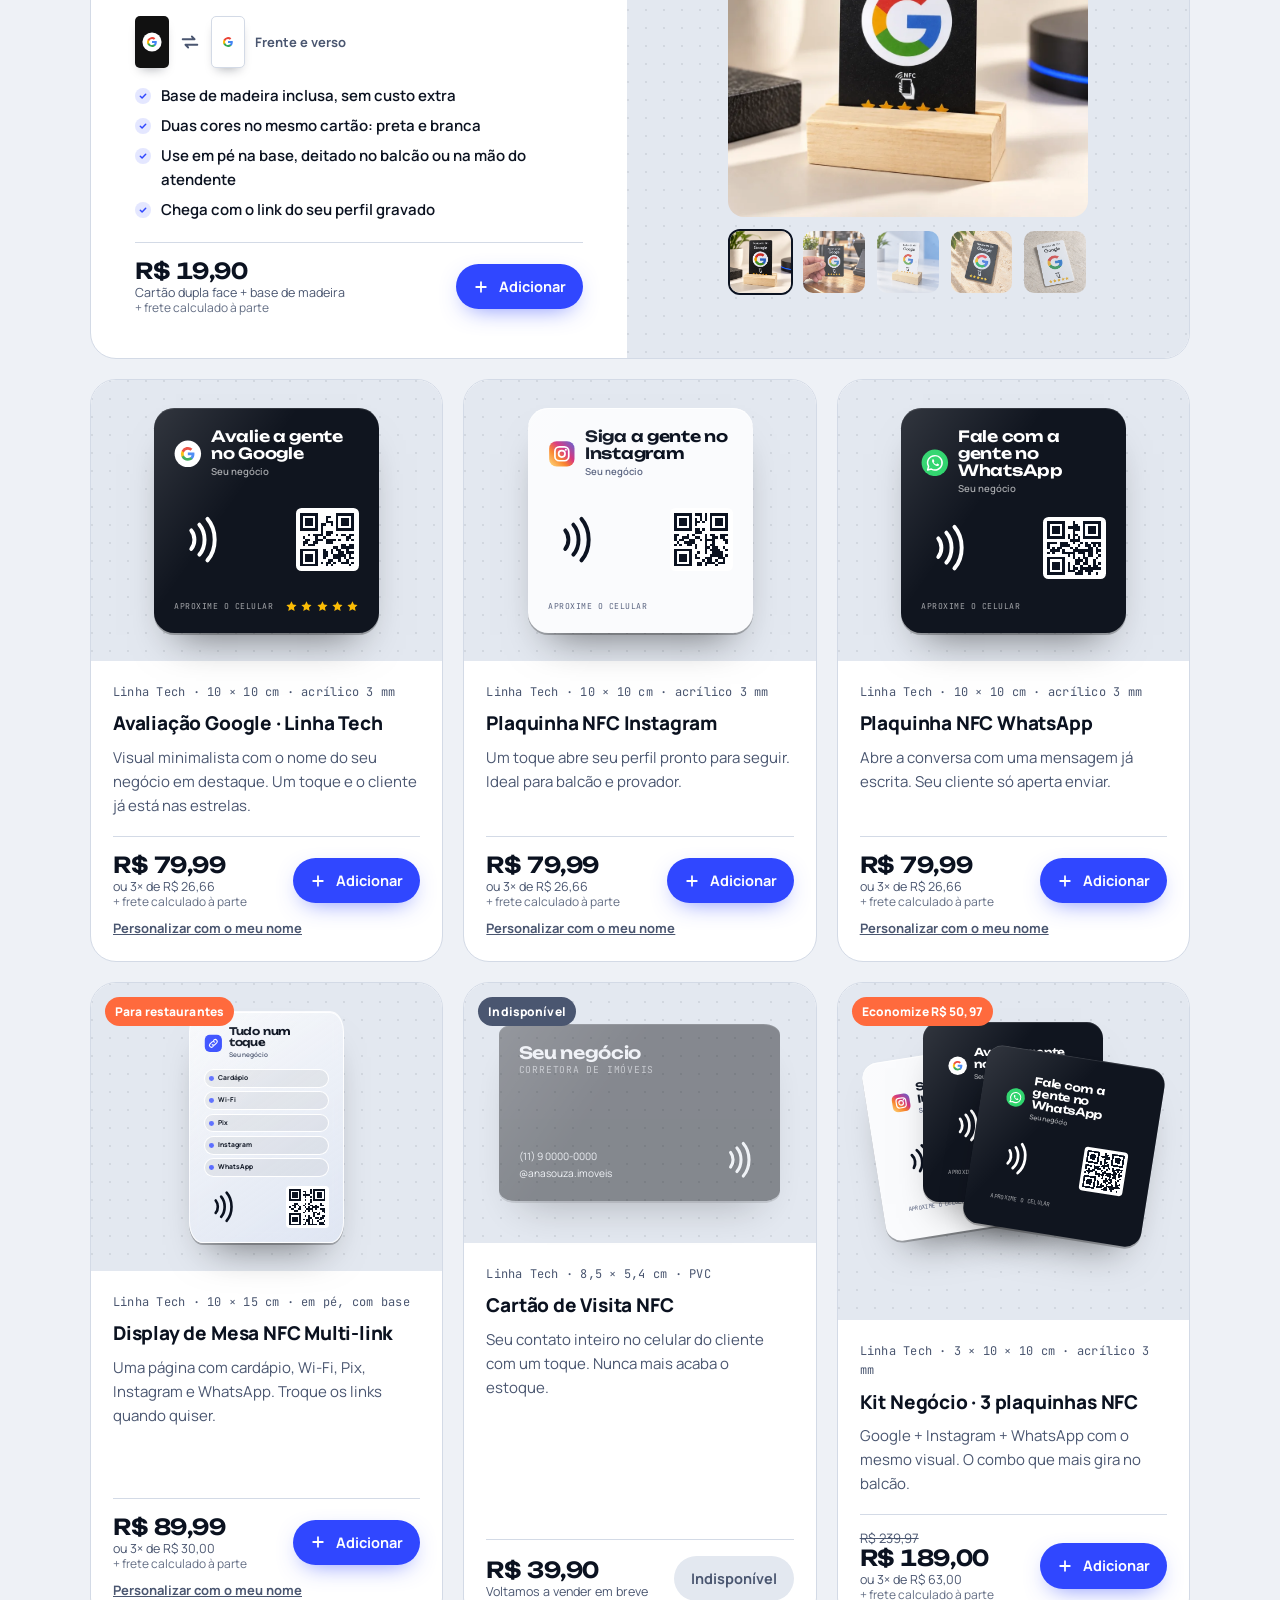
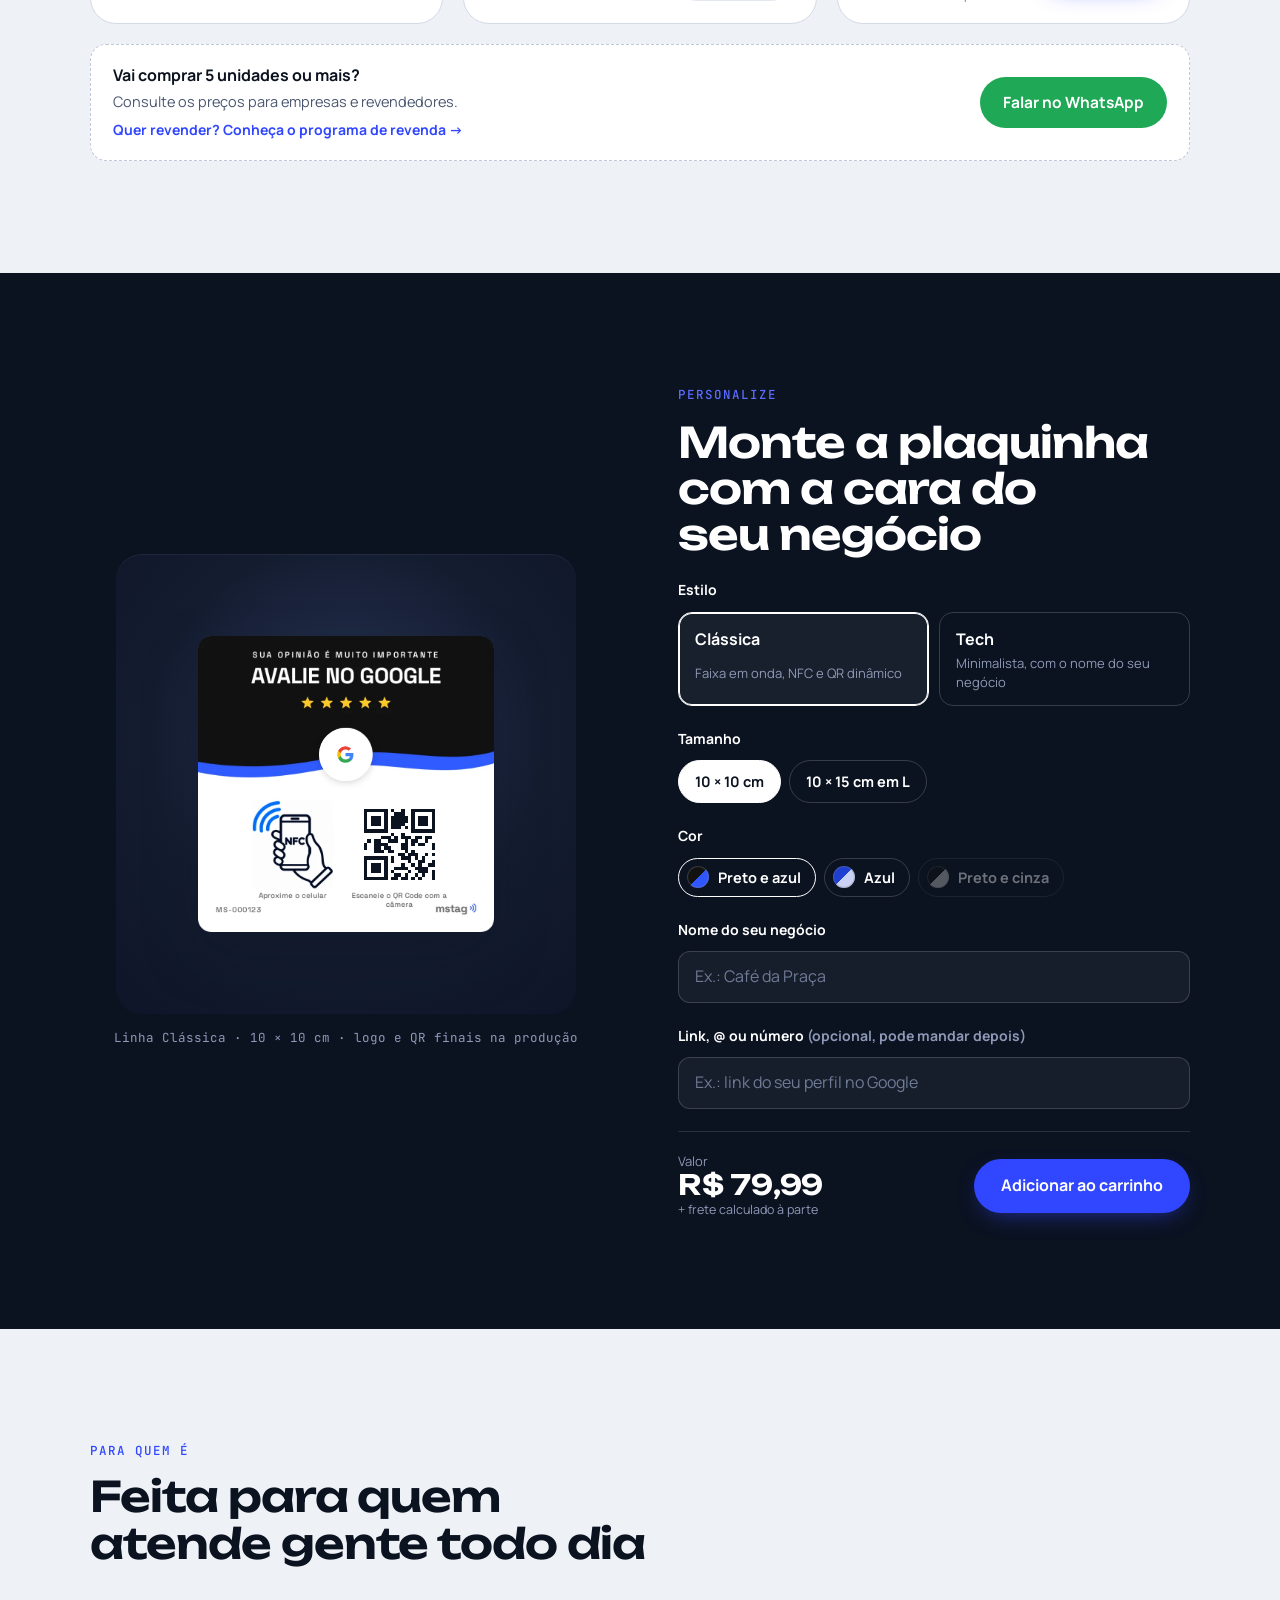
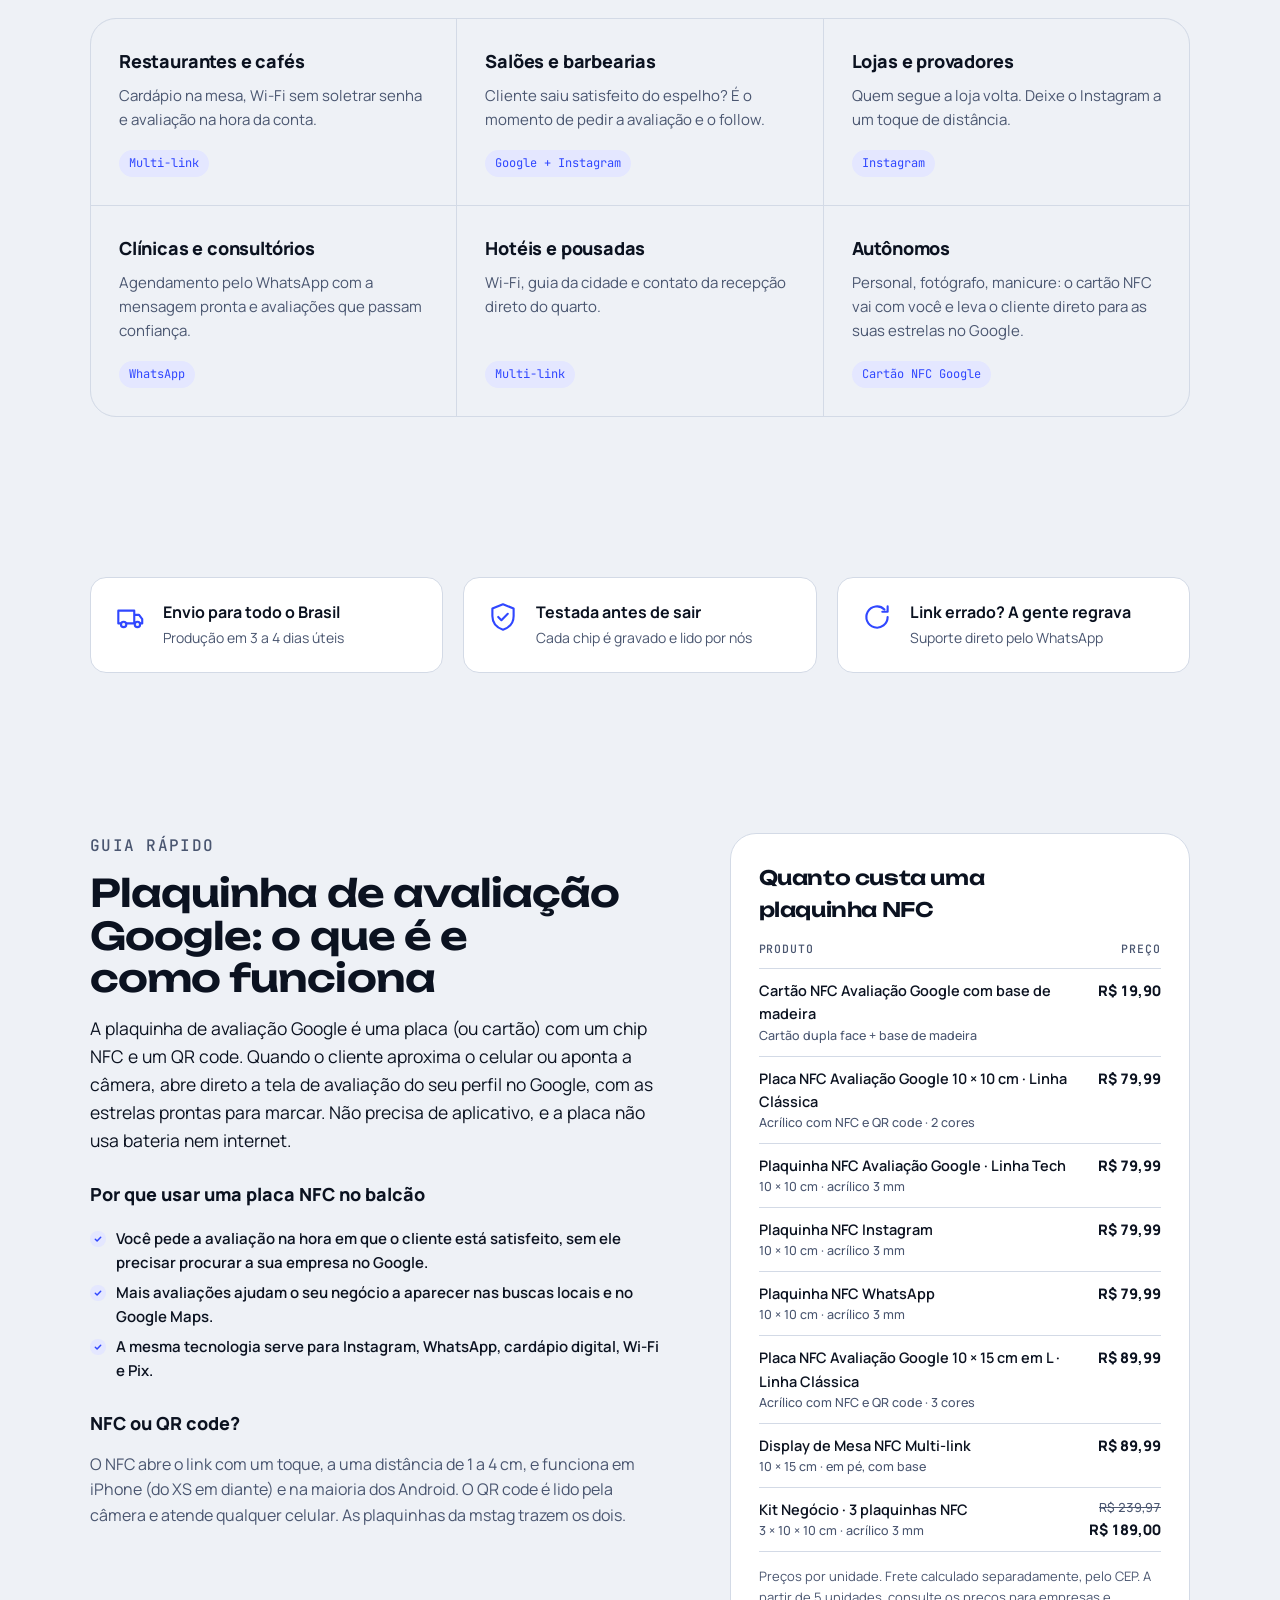
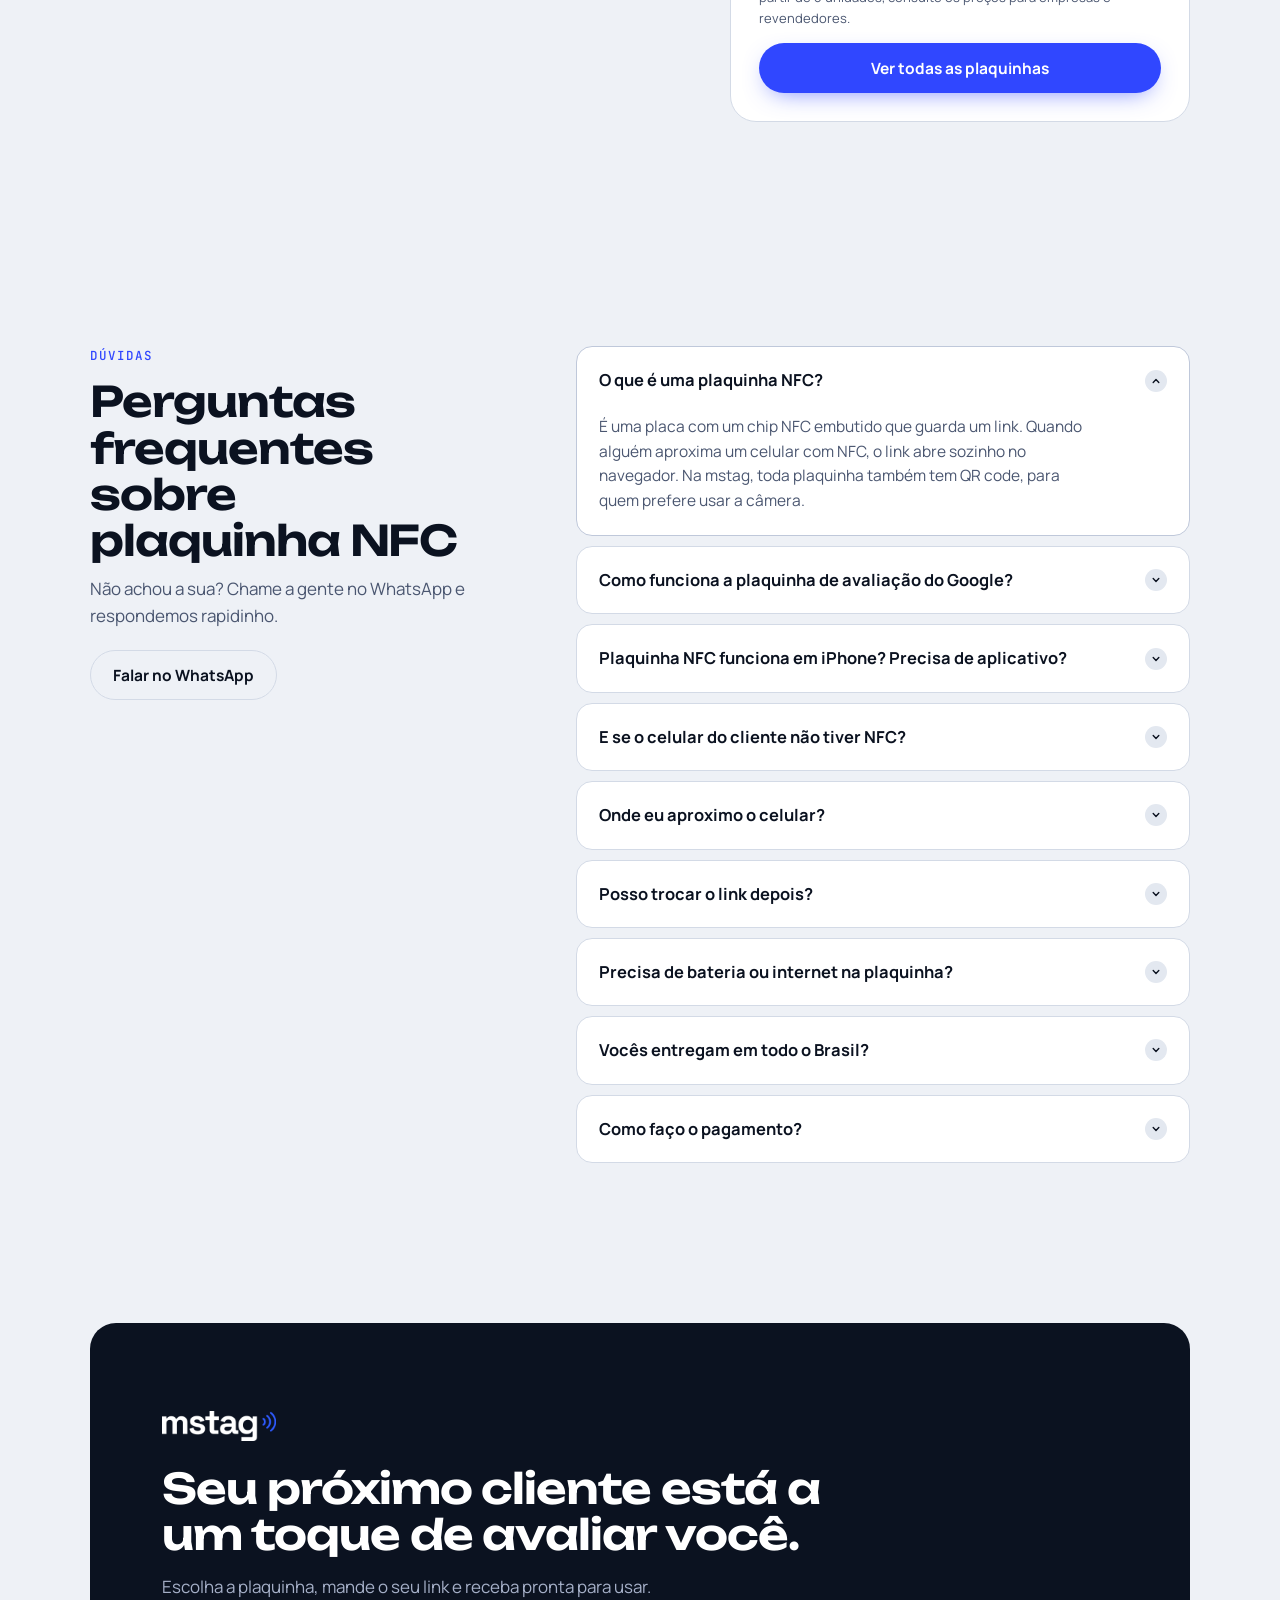
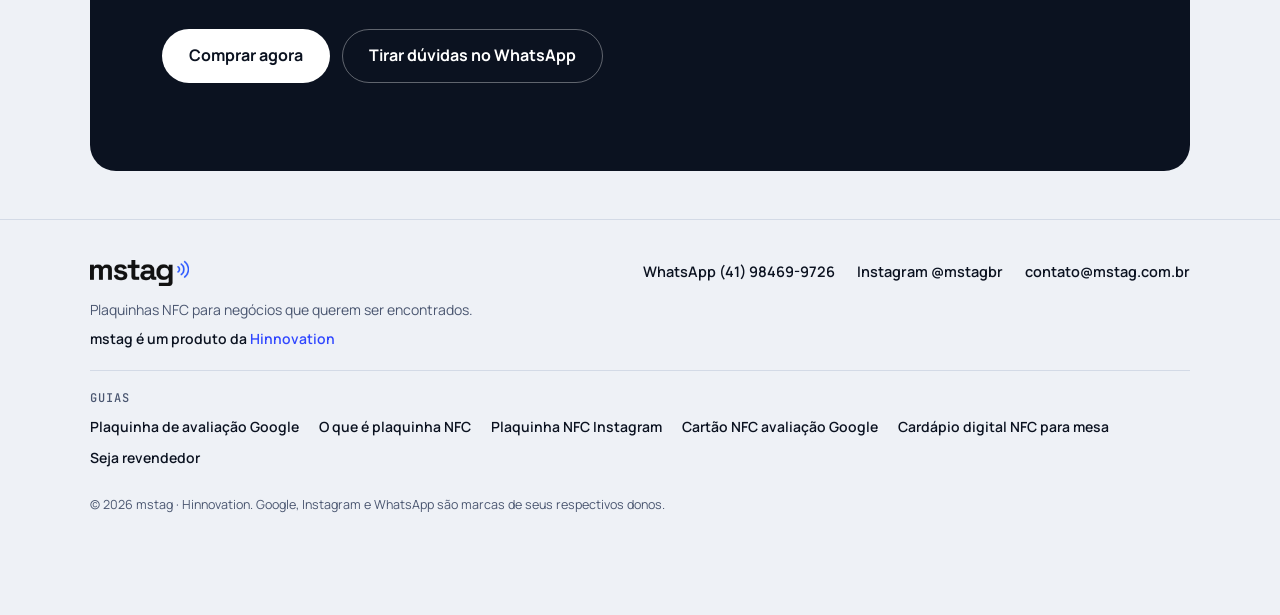
==== commit 2f55fb55: "Informa frete por região, prazos e política de devolução ao Google Resolve os avisos de shippingRate" ====
--- a/index.html
+++ b/index.html
@@ -52,6 +52,15 @@
         "telephone": "+5541984699726",
         "areaServed": "BR",
         "availableLanguage": "pt-BR"
+      },
+      "hasMerchantReturnPolicy": {
+        "@type": "MerchantReturnPolicy",
+        "applicableCountry": "BR",
+        "returnPolicyCategory": "https://schema.org/MerchantReturnFiniteReturnWindow",
+        "merchantReturnDays": 7,
+        "returnMethod": "https://schema.org/ReturnByMail",
+        "returnFees": "https://schema.org/ReturnFeesCustomerResponsibility",
+        "refundType": "https://schema.org/FullRefund"
       },
       "parentOrganization": {
         "@type": "Organization",
@@ -142,12 +151,243 @@
               "seller": {
                 "@id": "https://mstag.com.br/#empresa"
               },
-              "shippingDetails": {
-                "@type": "OfferShippingDetails",
-                "shippingDestination": {
-                  "@type": "DefinedRegion",
-                  "addressCountry": "BR"
+              "shippingDetails": [
+                {
+                  "@type": "OfferShippingDetails",
+                  "shippingLabel": "Sul",
+                  "shippingDestination": {
+                    "@type": "DefinedRegion",
+                    "addressCountry": "BR",
+                    "addressRegion": [
+                      "PR",
+                      "SC",
+                      "RS"
+                    ]
+                  },
+                  "shippingRate": {
+                    "@type": "MonetaryAmount",
+                    "maxValue": 25,
+                    "currency": "BRL"
+                  },
+                  "deliveryTime": {
+                    "@type": "ShippingDeliveryTime",
+                    "businessDays": {
+                      "@type": "OpeningHoursSpecification",
+                      "dayOfWeek": [
+                        "https://schema.org/Monday",
+                        "https://schema.org/Tuesday",
+                        "https://schema.org/Wednesday",
+                        "https://schema.org/Thursday",
+                        "https://schema.org/Friday"
+                      ]
+                    },
+                    "handlingTime": {
+                      "@type": "QuantitativeValue",
+                      "minValue": 3,
+                      "maxValue": 4,
+                      "unitCode": "DAY"
+                    },
+                    "transitTime": {
+                      "@type": "QuantitativeValue",
+                      "minValue": 2,
+                      "maxValue": 4,
+                      "unitCode": "DAY"
+                    }
+                  }
+                },
+                {
+                  "@type": "OfferShippingDetails",
+                  "shippingLabel": "Sudeste",
+                  "shippingDestination": {
+                    "@type": "DefinedRegion",
+                    "addressCountry": "BR",
+                    "addressRegion": [
+                      "SP",
+                      "RJ",
+                      "MG",
+                      "ES"
+                    ]
+                  },
+                  "shippingRate": {
+                    "@type": "MonetaryAmount",
+                    "maxValue": 30,
+                    "currency": "BRL"
+                  },
+                  "deliveryTime": {
+                    "@type": "ShippingDeliveryTime",
+                    "businessDays": {
+                      "@type": "OpeningHoursSpecification",
+                      "dayOfWeek": [
+                        "https://schema.org/Monday",
+                        "https://schema.org/Tuesday",
+                        "https://schema.org/Wednesday",
+                        "https://schema.org/Thursday",
+                        "https://schema.org/Friday"
+                      ]
+                    },
+                    "handlingTime": {
+                      "@type": "QuantitativeValue",
+                      "minValue": 3,
+                      "maxValue": 4,
+                      "unitCode": "DAY"
+                    },
+                    "transitTime": {
+                      "@type": "QuantitativeValue",
+                      "minValue": 3,
+                      "maxValue": 5,
+                      "unitCode": "DAY"
+                    }
+                  }
+                },
+                {
+                  "@type": "OfferShippingDetails",
+                  "shippingLabel": "Centro-Oeste",
+                  "shippingDestination": {
+                    "@type": "DefinedRegion",
+                    "addressCountry": "BR",
+                    "addressRegion": [
+                      "DF",
+                      "GO",
+                      "MT",
+                      "MS"
+                    ]
+                  },
+                  "shippingRate": {
+                    "@type": "MonetaryAmount",
+                    "maxValue": 40,
+                    "currency": "BRL"
+                  },
+                  "deliveryTime": {
+                    "@type": "ShippingDeliveryTime",
+                    "businessDays": {
+                      "@type": "OpeningHoursSpecification",
+                      "dayOfWeek": [
+                        "https://schema.org/Monday",
+                        "https://schema.org/Tuesday",
+                        "https://schema.org/Wednesday",
+                        "https://schema.org/Thursday",
+                        "https://schema.org/Friday"
+                      ]
+                    },
+                    "handlingTime": {
+                      "@type": "QuantitativeValue",
+                      "minValue": 3,
+                      "maxValue": 4,
+                      "unitCode": "DAY"
+                    },
+                    "transitTime": {
+                      "@type": "QuantitativeValue",
+                      "minValue": 3,
+                      "maxValue": 6,
+                      "unitCode": "DAY"
+                    }
+                  }
+                },
+                {
+                  "@type": "OfferShippingDetails",
+                  "shippingLabel": "Nordeste",
+                  "shippingDestination": {
+                    "@type": "DefinedRegion",
+                    "addressCountry": "BR",
+                    "addressRegion": [
+                      "BA",
+                      "SE",
+                      "AL",
+                      "PE",
+                      "PB",
+                      "RN",
+                      "CE",
+                      "PI",
+                      "MA"
+                    ]
+                  },
+                  "shippingRate": {
+                    "@type": "MonetaryAmount",
+                    "maxValue": 45,
+                    "currency": "BRL"
+                  },
+                  "deliveryTime": {
+                    "@type": "ShippingDeliveryTime",
+                    "businessDays": {
+                      "@type": "OpeningHoursSpecification",
+                      "dayOfWeek": [
+                        "https://schema.org/Monday",
+                        "https://schema.org/Tuesday",
+                        "https://schema.org/Wednesday",
+                        "https://schema.org/Thursday",
+                        "https://schema.org/Friday"
+                      ]
+                    },
+                    "handlingTime": {
+                      "@type": "QuantitativeValue",
+                      "minValue": 3,
+                      "maxValue": 4,
+                      "unitCode": "DAY"
+                    },
+                    "transitTime": {
+                      "@type": "QuantitativeValue",
+                      "minValue": 4,
+                      "maxValue": 8,
+                      "unitCode": "DAY"
+                    }
+                  }
+                },
+                {
+                  "@type": "OfferShippingDetails",
+                  "shippingLabel": "Norte",
+                  "shippingDestination": {
+                    "@type": "DefinedRegion",
+                    "addressCountry": "BR",
+                    "addressRegion": [
+                      "TO",
+                      "PA",
+                      "AP",
+                      "AM",
+                      "RR",
+                      "AC",
+                      "RO"
+                    ]
+                  },
+                  "shippingRate": {
+                    "@type": "MonetaryAmount",
+                    "maxValue": 45,
+                    "currency": "BRL"
+                  },
+                  "deliveryTime": {
+                    "@type": "ShippingDeliveryTime",
+                    "businessDays": {
+                      "@type": "OpeningHoursSpecification",
+                      "dayOfWeek": [
+                        "https://schema.org/Monday",
+                        "https://schema.org/Tuesday",
+                        "https://schema.org/Wednesday",
+                        "https://schema.org/Thursday",
+                        "https://schema.org/Friday"
+                      ]
+                    },
+                    "handlingTime": {
+                      "@type": "QuantitativeValue",
+                      "minValue": 3,
+                      "maxValue": 4,
+                      "unitCode": "DAY"
+                    },
+                    "transitTime": {
+                      "@type": "QuantitativeValue",
+                      "minValue": 5,
+                      "maxValue": 9,
+                      "unitCode": "DAY"
+                    }
+                  }
                 }
+              ],
+              "hasMerchantReturnPolicy": {
+                "@type": "MerchantReturnPolicy",
+                "applicableCountry": "BR",
+                "returnPolicyCategory": "https://schema.org/MerchantReturnFiniteReturnWindow",
+                "merchantReturnDays": 7,
+                "returnMethod": "https://schema.org/ReturnByMail",
+                "returnFees": "https://schema.org/ReturnFeesCustomerResponsibility",
+                "refundType": "https://schema.org/FullRefund"
               }
             }
           }
@@ -175,12 +415,243 @@
               "seller": {
                 "@id": "https://mstag.com.br/#empresa"
               },
-              "shippingDetails": {
-                "@type": "OfferShippingDetails",
-                "shippingDestination": {
-                  "@type": "DefinedRegion",
-                  "addressCountry": "BR"
+              "shippingDetails": [
+                {
+                  "@type": "OfferShippingDetails",
+                  "shippingLabel": "Sul",
+                  "shippingDestination": {
+                    "@type": "DefinedRegion",
+                    "addressCountry": "BR",
+                    "addressRegion": [
+                      "PR",
+                      "SC",
+                      "RS"
+                    ]
+                  },
+                  "shippingRate": {
+                    "@type": "MonetaryAmount",
+                    "maxValue": 25,
+                    "currency": "BRL"
+                  },
+                  "deliveryTime": {
+                    "@type": "ShippingDeliveryTime",
+                    "businessDays": {
+                      "@type": "OpeningHoursSpecification",
+                      "dayOfWeek": [
+                        "https://schema.org/Monday",
+                        "https://schema.org/Tuesday",
+                        "https://schema.org/Wednesday",
+                        "https://schema.org/Thursday",
+                        "https://schema.org/Friday"
+                      ]
+                    },
+                    "handlingTime": {
+                      "@type": "QuantitativeValue",
+                      "minValue": 3,
+                      "maxValue": 4,
+                      "unitCode": "DAY"
+                    },
+                    "transitTime": {
+                      "@type": "QuantitativeValue",
+                      "minValue": 2,
+                      "maxValue": 4,
+                      "unitCode": "DAY"
+                    }
+                  }
+                },
+                {
+                  "@type": "OfferShippingDetails",
+                  "shippingLabel": "Sudeste",
+                  "shippingDestination": {
+                    "@type": "DefinedRegion",
+                    "addressCountry": "BR",
+                    "addressRegion": [
+                      "SP",
+                      "RJ",
+                      "MG",
+                      "ES"
+                    ]
+                  },
+                  "shippingRate": {
+                    "@type": "MonetaryAmount",
+                    "maxValue": 30,
+                    "currency": "BRL"
+                  },
+                  "deliveryTime": {
+                    "@type": "ShippingDeliveryTime",
+                    "businessDays": {
+                      "@type": "OpeningHoursSpecification",
+                      "dayOfWeek": [
+                        "https://schema.org/Monday",
+                        "https://schema.org/Tuesday",
+                        "https://schema.org/Wednesday",
+                        "https://schema.org/Thursday",
+                        "https://schema.org/Friday"
+                      ]
+                    },
+                    "handlingTime": {
+                      "@type": "QuantitativeValue",
+                      "minValue": 3,
+                      "maxValue": 4,
+                      "unitCode": "DAY"
+                    },
+                    "transitTime": {
+                      "@type": "QuantitativeValue",
+                      "minValue": 3,
+                      "maxValue": 5,
+                      "unitCode": "DAY"
+                    }
+                  }
+                },
+                {
+                  "@type": "OfferShippingDetails",
+                  "shippingLabel": "Centro-Oeste",
+                  "shippingDestination": {
+                    "@type": "DefinedRegion",
+                    "addressCountry": "BR",
+                    "addressRegion": [
+                      "DF",
+                      "GO",
+                      "MT",
+                      "MS"
+                    ]
+                  },
+                  "shippingRate": {
+                    "@type": "MonetaryAmount",
+                    "maxValue": 40,
+                    "currency": "BRL"
+                  },
+                  "deliveryTime": {
+                    "@type": "ShippingDeliveryTime",
+                    "businessDays": {
+                      "@type": "OpeningHoursSpecification",
+                      "dayOfWeek": [
+                        "https://schema.org/Monday",
+                        "https://schema.org/Tuesday",
+                        "https://schema.org/Wednesday",
+                        "https://schema.org/Thursday",
+                        "https://schema.org/Friday"
+                      ]
+                    },
+                    "handlingTime": {
+                      "@type": "QuantitativeValue",
+                      "minValue": 3,
+                      "maxValue": 4,
+                      "unitCode": "DAY"
+                    },
+                    "transitTime": {
+                      "@type": "QuantitativeValue",
+                      "minValue": 3,
+                      "maxValue": 6,
+                      "unitCode": "DAY"
+                    }
+                  }
+                },
+                {
+                  "@type": "OfferShippingDetails",
+                  "shippingLabel": "Nordeste",
+                  "shippingDestination": {
+                    "@type": "DefinedRegion",
+                    "addressCountry": "BR",
+                    "addressRegion": [
+                      "BA",
+                      "SE",
+                      "AL",
+                      "PE",
+                      "PB",
+                      "RN",
+                      "CE",
+                      "PI",
+                      "MA"
+                    ]
+                  },
+                  "shippingRate": {
+                    "@type": "MonetaryAmount",
+                    "maxValue": 45,
+                    "currency": "BRL"
+                  },
+                  "deliveryTime": {
+                    "@type": "ShippingDeliveryTime",
+                    "businessDays": {
+                      "@type": "OpeningHoursSpecification",
+                      "dayOfWeek": [
+                        "https://schema.org/Monday",
+                        "https://schema.org/Tuesday",
+                        "https://schema.org/Wednesday",
+                        "https://schema.org/Thursday",
+                        "https://schema.org/Friday"
+                      ]
+                    },
+                    "handlingTime": {
+                      "@type": "QuantitativeValue",
+                      "minValue": 3,
+                      "maxValue": 4,
+                      "unitCode": "DAY"
+                    },
+                    "transitTime": {
+                      "@type": "QuantitativeValue",
+                      "minValue": 4,
+                      "maxValue": 8,
+                      "unitCode": "DAY"
+                    }
+                  }
+                },
+                {
+                  "@type": "OfferShippingDetails",
+                  "shippingLabel": "Norte",
+                  "shippingDestination": {
+                    "@type": "DefinedRegion",
+                    "addressCountry": "BR",
+                    "addressRegion": [
+                      "TO",
+                      "PA",
+                      "AP",
+                      "AM",
+                      "RR",
+                      "AC",
+                      "RO"
+                    ]
+                  },
+                  "shippingRate": {
+                    "@type": "MonetaryAmount",
+                    "maxValue": 45,
+                    "currency": "BRL"
+                  },
+                  "deliveryTime": {
+                    "@type": "ShippingDeliveryTime",
+                    "businessDays": {
+                      "@type": "OpeningHoursSpecification",
+                      "dayOfWeek": [
+                        "https://schema.org/Monday",
+                        "https://schema.org/Tuesday",
+                        "https://schema.org/Wednesday",
+                        "https://schema.org/Thursday",
+                        "https://schema.org/Friday"
+                      ]
+                    },
+                    "handlingTime": {
+                      "@type": "QuantitativeValue",
+                      "minValue": 3,
+                      "maxValue": 4,
+                      "unitCode": "DAY"
+                    },
+                    "transitTime": {
+                      "@type": "QuantitativeValue",
+                      "minValue": 5,
+                      "maxValue": 9,
+                      "unitCode": "DAY"
+                    }
+                  }
                 }
+              ],
+              "hasMerchantReturnPolicy": {
+                "@type": "MerchantReturnPolicy",
+                "applicableCountry": "BR",
+                "returnPolicyCategory": "https://schema.org/MerchantReturnFiniteReturnWindow",
+                "merchantReturnDays": 7,
+                "returnMethod": "https://schema.org/ReturnByMail",
+                "returnFees": "https://schema.org/ReturnFeesCustomerResponsibility",
+                "refundType": "https://schema.org/FullRefund"
               }
             }
           }
@@ -208,12 +679,243 @@
               "seller": {
                 "@id": "https://mstag.com.br/#empresa"
               },
-              "shippingDetails": {
-                "@type": "OfferShippingDetails",
-                "shippingDestination": {
-                  "@type": "DefinedRegion",
-                  "addressCountry": "BR"
+              "shippingDetails": [
+                {
+                  "@type": "OfferShippingDetails",
+                  "shippingLabel": "Sul",
+                  "shippingDestination": {
+                    "@type": "DefinedRegion",
+                    "addressCountry": "BR",
+                    "addressRegion": [
+                      "PR",
+                      "SC",
+                      "RS"
+                    ]
+                  },
+                  "shippingRate": {
+                    "@type": "MonetaryAmount",
+                    "maxValue": 25,
+                    "currency": "BRL"
+                  },
+                  "deliveryTime": {
+                    "@type": "ShippingDeliveryTime",
+                    "businessDays": {
+                      "@type": "OpeningHoursSpecification",
+                      "dayOfWeek": [
+                        "https://schema.org/Monday",
+                        "https://schema.org/Tuesday",
+                        "https://schema.org/Wednesday",
+                        "https://schema.org/Thursday",
+                        "https://schema.org/Friday"
+                      ]
+                    },
+                    "handlingTime": {
+                      "@type": "QuantitativeValue",
+                      "minValue": 3,
+                      "maxValue": 4,
+                      "unitCode": "DAY"
+                    },
+                    "transitTime": {
+                      "@type": "QuantitativeValue",
+                      "minValue": 2,
+                      "maxValue": 4,
+                      "unitCode": "DAY"
+                    }
+                  }
+                },
+                {
+                  "@type": "OfferShippingDetails",
+                  "shippingLabel": "Sudeste",
+                  "shippingDestination": {
+                    "@type": "DefinedRegion",
+                    "addressCountry": "BR",
+                    "addressRegion": [
+                      "SP",
+                      "RJ",
+                      "MG",
+                      "ES"
+                    ]
+                  },
+                  "shippingRate": {
+                    "@type": "MonetaryAmount",
+                    "maxValue": 30,
+                    "currency": "BRL"
+                  },
+                  "deliveryTime": {
+                    "@type": "ShippingDeliveryTime",
+                    "businessDays": {
+                      "@type": "OpeningHoursSpecification",
+                      "dayOfWeek": [
+                        "https://schema.org/Monday",
+                        "https://schema.org/Tuesday",
+                        "https://schema.org/Wednesday",
+                        "https://schema.org/Thursday",
+                        "https://schema.org/Friday"
+                      ]
+                    },
+                    "handlingTime": {
+                      "@type": "QuantitativeValue",
+                      "minValue": 3,
+                      "maxValue": 4,
+                      "unitCode": "DAY"
+                    },
+                    "transitTime": {
+                      "@type": "QuantitativeValue",
+                      "minValue": 3,
+                      "maxValue": 5,
+                      "unitCode": "DAY"
+                    }
+                  }
+                },
+                {
+                  "@type": "OfferShippingDetails",
+                  "shippingLabel": "Centro-Oeste",
+                  "shippingDestination": {
+                    "@type": "DefinedRegion",
+                    "addressCountry": "BR",
+                    "addressRegion": [
+                      "DF",
+                      "GO",
+                      "MT",
+                      "MS"
+                    ]
+                  },
+                  "shippingRate": {
+                    "@type": "MonetaryAmount",
+                    "maxValue": 40,
+                    "currency": "BRL"
+                  },
+                  "deliveryTime": {
+                    "@type": "ShippingDeliveryTime",
+                    "businessDays": {
+                      "@type": "OpeningHoursSpecification",
+                      "dayOfWeek": [
+                        "https://schema.org/Monday",
+                        "https://schema.org/Tuesday",
+                        "https://schema.org/Wednesday",
+                        "https://schema.org/Thursday",
+                        "https://schema.org/Friday"
+                      ]
+                    },
+                    "handlingTime": {
+                      "@type": "QuantitativeValue",
+                      "minValue": 3,
+                      "maxValue": 4,
+                      "unitCode": "DAY"
+                    },
+                    "transitTime": {
+                      "@type": "QuantitativeValue",
+                      "minValue": 3,
+                      "maxValue": 6,
+                      "unitCode": "DAY"
+                    }
+                  }
+                },
+                {
+                  "@type": "OfferShippingDetails",
+                  "shippingLabel": "Nordeste",
+                  "shippingDestination": {
+                    "@type": "DefinedRegion",
+                    "addressCountry": "BR",
+                    "addressRegion": [
+                      "BA",
+                      "SE",
+                      "AL",
+                      "PE",
+                      "PB",
+                      "RN",
+                      "CE",
+                      "PI",
+                      "MA"
+                    ]
+                  },
+                  "shippingRate": {
+                    "@type": "MonetaryAmount",
+                    "maxValue": 45,
+                    "currency": "BRL"
+                  },
+                  "deliveryTime": {
+                    "@type": "ShippingDeliveryTime",
+                    "businessDays": {
+                      "@type": "OpeningHoursSpecification",
+                      "dayOfWeek": [
+                        "https://schema.org/Monday",
+                        "https://schema.org/Tuesday",
+                        "https://schema.org/Wednesday",
+                        "https://schema.org/Thursday",
+                        "https://schema.org/Friday"
+                      ]
+                    },
+                    "handlingTime": {
+                      "@type": "QuantitativeValue",
+                      "minValue": 3,
+                      "maxValue": 4,
+                      "unitCode": "DAY"
+                    },
+                    "transitTime": {
+                      "@type": "QuantitativeValue",
+                      "minValue": 4,
+                      "maxValue": 8,
+                      "unitCode": "DAY"
+                    }
+                  }
+                },
+                {
+                  "@type": "OfferShippingDetails",
+                  "shippingLabel": "Norte",
+                  "shippingDestination": {
+                    "@type": "DefinedRegion",
+                    "addressCountry": "BR",
+                    "addressRegion": [
+                      "TO",
+                      "PA",
+                      "AP",
+                      "AM",
+                      "RR",
+                      "AC",
+                      "RO"
+                    ]
+                  },
+                  "shippingRate": {
+                    "@type": "MonetaryAmount",
+                    "maxValue": 45,
+                    "currency": "BRL"
+                  },
+                  "deliveryTime": {
+                    "@type": "ShippingDeliveryTime",
+                    "businessDays": {
+                      "@type": "OpeningHoursSpecification",
+                      "dayOfWeek": [
+                        "https://schema.org/Monday",
+                        "https://schema.org/Tuesday",
+                        "https://schema.org/Wednesday",
+                        "https://schema.org/Thursday",
+                        "https://schema.org/Friday"
+                      ]
+                    },
+                    "handlingTime": {
+                      "@type": "QuantitativeValue",
+                      "minValue": 3,
+                      "maxValue": 4,
+                      "unitCode": "DAY"
+                    },
+                    "transitTime": {
+                      "@type": "QuantitativeValue",
+                      "minValue": 5,
+                      "maxValue": 9,
+                      "unitCode": "DAY"
+                    }
+                  }
                 }
+              ],
+              "hasMerchantReturnPolicy": {
+                "@type": "MerchantReturnPolicy",
+                "applicableCountry": "BR",
+                "returnPolicyCategory": "https://schema.org/MerchantReturnFiniteReturnWindow",
+                "merchantReturnDays": 7,
+                "returnMethod": "https://schema.org/ReturnByMail",
+                "returnFees": "https://schema.org/ReturnFeesCustomerResponsibility",
+                "refundType": "https://schema.org/FullRefund"
               }
             }
           }
@@ -241,12 +943,243 @@
               "seller": {
                 "@id": "https://mstag.com.br/#empresa"
               },
-              "shippingDetails": {
-                "@type": "OfferShippingDetails",
-                "shippingDestination": {
-                  "@type": "DefinedRegion",
-                  "addressCountry": "BR"
+              "shippingDetails": [
+                {
+                  "@type": "OfferShippingDetails",
+                  "shippingLabel": "Sul",
+                  "shippingDestination": {
+                    "@type": "DefinedRegion",
+                    "addressCountry": "BR",
+                    "addressRegion": [
+                      "PR",
+                      "SC",
+                      "RS"
+                    ]
+                  },
+                  "shippingRate": {
+                    "@type": "MonetaryAmount",
+                    "maxValue": 25,
+                    "currency": "BRL"
+                  },
+                  "deliveryTime": {
+                    "@type": "ShippingDeliveryTime",
+                    "businessDays": {
+                      "@type": "OpeningHoursSpecification",
+                      "dayOfWeek": [
+                        "https://schema.org/Monday",
+                        "https://schema.org/Tuesday",
+                        "https://schema.org/Wednesday",
+                        "https://schema.org/Thursday",
+                        "https://schema.org/Friday"
+                      ]
+                    },
+                    "handlingTime": {
+                      "@type": "QuantitativeValue",
+                      "minValue": 3,
+                      "maxValue": 4,
+                      "unitCode": "DAY"
+                    },
+                    "transitTime": {
+                      "@type": "QuantitativeValue",
+                      "minValue": 2,
+                      "maxValue": 4,
+                      "unitCode": "DAY"
+                    }
+                  }
+                },
+                {
+                  "@type": "OfferShippingDetails",
+                  "shippingLabel": "Sudeste",
+                  "shippingDestination": {
+                    "@type": "DefinedRegion",
+                    "addressCountry": "BR",
+                    "addressRegion": [
+                      "SP",
+                      "RJ",
+                      "MG",
+                      "ES"
+                    ]
+                  },
+                  "shippingRate": {
+                    "@type": "MonetaryAmount",
+                    "maxValue": 30,
+                    "currency": "BRL"
+                  },
+                  "deliveryTime": {
+                    "@type": "ShippingDeliveryTime",
+                    "businessDays": {
+                      "@type": "OpeningHoursSpecification",
+                      "dayOfWeek": [
+                        "https://schema.org/Monday",
+                        "https://schema.org/Tuesday",
+                        "https://schema.org/Wednesday",
+                        "https://schema.org/Thursday",
+                        "https://schema.org/Friday"
+                      ]
+                    },
+                    "handlingTime": {
+                      "@type": "QuantitativeValue",
+                      "minValue": 3,
+                      "maxValue": 4,
+                      "unitCode": "DAY"
+                    },
+                    "transitTime": {
+                      "@type": "QuantitativeValue",
+                      "minValue": 3,
+                      "maxValue": 5,
+                      "unitCode": "DAY"
+                    }
+                  }
+                },
+                {
+                  "@type": "OfferShippingDetails",
+                  "shippingLabel": "Centro-Oeste",
+                  "shippingDestination": {
+                    "@type": "DefinedRegion",
+                    "addressCountry": "BR",
+                    "addressRegion": [
+                      "DF",
+                      "GO",
+                      "MT",
+                      "MS"
+                    ]
+                  },
+                  "shippingRate": {
+                    "@type": "MonetaryAmount",
+                    "maxValue": 40,
+                    "currency": "BRL"
+                  },
+                  "deliveryTime": {
+                    "@type": "ShippingDeliveryTime",
+                    "businessDays": {
+                      "@type": "OpeningHoursSpecification",
+                      "dayOfWeek": [
+                        "https://schema.org/Monday",
+                        "https://schema.org/Tuesday",
+                        "https://schema.org/Wednesday",
+                        "https://schema.org/Thursday",
+                        "https://schema.org/Friday"
+                      ]
+                    },
+                    "handlingTime": {
+                      "@type": "QuantitativeValue",
+                      "minValue": 3,
+                      "maxValue": 4,
+                      "unitCode": "DAY"
+                    },
+                    "transitTime": {
+                      "@type": "QuantitativeValue",
+                      "minValue": 3,
+                      "maxValue": 6,
+                      "unitCode": "DAY"
+                    }
+                  }
+                },
+                {
+                  "@type": "OfferShippingDetails",
+                  "shippingLabel": "Nordeste",
+                  "shippingDestination": {
+                    "@type": "DefinedRegion",
+                    "addressCountry": "BR",
+                    "addressRegion": [
+                      "BA",
+                      "SE",
+                      "AL",
+                      "PE",
+                      "PB",
+                      "RN",
+                      "CE",
+                      "PI",
+                      "MA"
+                    ]
+                  },
+                  "shippingRate": {
+                    "@type": "MonetaryAmount",
+                    "maxValue": 45,
+                    "currency": "BRL"
+                  },
+                  "deliveryTime": {
+                    "@type": "ShippingDeliveryTime",
+                    "businessDays": {
+                      "@type": "OpeningHoursSpecification",
+                      "dayOfWeek": [
+                        "https://schema.org/Monday",
+                        "https://schema.org/Tuesday",
+                        "https://schema.org/Wednesday",
+                        "https://schema.org/Thursday",
+                        "https://schema.org/Friday"
+                      ]
+                    },
+                    "handlingTime": {
+                      "@type": "QuantitativeValue",
+                      "minValue": 3,
+                      "maxValue": 4,
+                      "unitCode": "DAY"
+                    },
+                    "transitTime": {
+                      "@type": "QuantitativeValue",
+                      "minValue": 4,
+                      "maxValue": 8,
+                      "unitCode": "DAY"
+                    }
+                  }
+                },
+                {
+                  "@type": "OfferShippingDetails",
+                  "shippingLabel": "Norte",
+                  "shippingDestination": {
+                    "@type": "DefinedRegion",
+                    "addressCountry": "BR",
+                    "addressRegion": [
+                      "TO",
+                      "PA",
+                      "AP",
+                      "AM",
+                      "RR",
+                      "AC",
+                      "RO"
+                    ]
+                  },
+                  "shippingRate": {
+                    "@type": "MonetaryAmount",
+                    "maxValue": 45,
+                    "currency": "BRL"
+                  },
+                  "deliveryTime": {
+                    "@type": "ShippingDeliveryTime",
+                    "businessDays": {
+                      "@type": "OpeningHoursSpecification",
+                      "dayOfWeek": [
+                        "https://schema.org/Monday",
+                        "https://schema.org/Tuesday",
+                        "https://schema.org/Wednesday",
+                        "https://schema.org/Thursday",
+                        "https://schema.org/Friday"
+                      ]
+                    },
+                    "handlingTime": {
+                      "@type": "QuantitativeValue",
+                      "minValue": 3,
+                      "maxValue": 4,
+                      "unitCode": "DAY"
+                    },
+                    "transitTime": {
+                      "@type": "QuantitativeValue",
+                      "minValue": 5,
+                      "maxValue": 9,
+                      "unitCode": "DAY"
+                    }
+                  }
                 }
+              ],
+              "hasMerchantReturnPolicy": {
+                "@type": "MerchantReturnPolicy",
+                "applicableCountry": "BR",
+                "returnPolicyCategory": "https://schema.org/MerchantReturnFiniteReturnWindow",
+                "merchantReturnDays": 7,
+                "returnMethod": "https://schema.org/ReturnByMail",
+                "returnFees": "https://schema.org/ReturnFeesCustomerResponsibility",
+                "refundType": "https://schema.org/FullRefund"
               }
             }
           }
@@ -274,12 +1207,243 @@
               "seller": {
                 "@id": "https://mstag.com.br/#empresa"
               },
-              "shippingDetails": {
-                "@type": "OfferShippingDetails",
-                "shippingDestination": {
-                  "@type": "DefinedRegion",
-                  "addressCountry": "BR"
+              "shippingDetails": [
+                {
+                  "@type": "OfferShippingDetails",
+                  "shippingLabel": "Sul",
+                  "shippingDestination": {
+                    "@type": "DefinedRegion",
+                    "addressCountry": "BR",
+                    "addressRegion": [
+                      "PR",
+                      "SC",
+                      "RS"
+                    ]
+                  },
+                  "shippingRate": {
+                    "@type": "MonetaryAmount",
+                    "maxValue": 25,
+                    "currency": "BRL"
+                  },
+                  "deliveryTime": {
+                    "@type": "ShippingDeliveryTime",
+                    "businessDays": {
+                      "@type": "OpeningHoursSpecification",
+                      "dayOfWeek": [
+                        "https://schema.org/Monday",
+                        "https://schema.org/Tuesday",
+                        "https://schema.org/Wednesday",
+                        "https://schema.org/Thursday",
+                        "https://schema.org/Friday"
+                      ]
+                    },
+                    "handlingTime": {
+                      "@type": "QuantitativeValue",
+                      "minValue": 3,
+                      "maxValue": 4,
+                      "unitCode": "DAY"
+                    },
+                    "transitTime": {
+                      "@type": "QuantitativeValue",
+                      "minValue": 2,
+                      "maxValue": 4,
+                      "unitCode": "DAY"
+                    }
+                  }
+                },
+                {
+                  "@type": "OfferShippingDetails",
+                  "shippingLabel": "Sudeste",
+                  "shippingDestination": {
+                    "@type": "DefinedRegion",
+                    "addressCountry": "BR",
+                    "addressRegion": [
+                      "SP",
+                      "RJ",
+                      "MG",
+                      "ES"
+                    ]
+                  },
+                  "shippingRate": {
+                    "@type": "MonetaryAmount",
+                    "maxValue": 30,
+                    "currency": "BRL"
+                  },
+                  "deliveryTime": {
+                    "@type": "ShippingDeliveryTime",
+                    "businessDays": {
+                      "@type": "OpeningHoursSpecification",
+                      "dayOfWeek": [
+                        "https://schema.org/Monday",
+                        "https://schema.org/Tuesday",
+                        "https://schema.org/Wednesday",
+                        "https://schema.org/Thursday",
+                        "https://schema.org/Friday"
+                      ]
+                    },
+                    "handlingTime": {
+                      "@type": "QuantitativeValue",
+                      "minValue": 3,
+                      "maxValue": 4,
+                      "unitCode": "DAY"
+                    },
+                    "transitTime": {
+                      "@type": "QuantitativeValue",
+                      "minValue": 3,
+                      "maxValue": 5,
+                      "unitCode": "DAY"
+                    }
+                  }
+                },
+                {
+                  "@type": "OfferShippingDetails",
+                  "shippingLabel": "Centro-Oeste",
+                  "shippingDestination": {
+                    "@type": "DefinedRegion",
+                    "addressCountry": "BR",
+                    "addressRegion": [
+                      "DF",
+                      "GO",
+                      "MT",
+                      "MS"
+                    ]
+                  },
+                  "shippingRate": {
+                    "@type": "MonetaryAmount",
+                    "maxValue": 40,
+                    "currency": "BRL"
+                  },
+                  "deliveryTime": {
+                    "@type": "ShippingDeliveryTime",
+                    "businessDays": {
+                      "@type": "OpeningHoursSpecification",
+                      "dayOfWeek": [
+                        "https://schema.org/Monday",
+                        "https://schema.org/Tuesday",
+                        "https://schema.org/Wednesday",
+                        "https://schema.org/Thursday",
+                        "https://schema.org/Friday"
+                      ]
+                    },
+                    "handlingTime": {
+                      "@type": "QuantitativeValue",
+                      "minValue": 3,
+                      "maxValue": 4,
+                      "unitCode": "DAY"
+                    },
+                    "transitTime": {
+                      "@type": "QuantitativeValue",
+                      "minValue": 3,
+                      "maxValue": 6,
+                      "unitCode": "DAY"
+                    }
+                  }
+                },
+                {
+                  "@type": "OfferShippingDetails",
+                  "shippingLabel": "Nordeste",
+                  "shippingDestination": {
+                    "@type": "DefinedRegion",
+                    "addressCountry": "BR",
+                    "addressRegion": [
+                      "BA",
+                      "SE",
+                      "AL",
+                      "PE",
+                      "PB",
+                      "RN",
+                      "CE",
+                      "PI",
+                      "MA"
+                    ]
+                  },
+                  "shippingRate": {
+                    "@type": "MonetaryAmount",
+                    "maxValue": 45,
+                    "currency": "BRL"
+                  },
+                  "deliveryTime": {
+                    "@type": "ShippingDeliveryTime",
+                    "businessDays": {
+                      "@type": "OpeningHoursSpecification",
+                      "dayOfWeek": [
+                        "https://schema.org/Monday",
+                        "https://schema.org/Tuesday",
+                        "https://schema.org/Wednesday",
+                        "https://schema.org/Thursday",
+                        "https://schema.org/Friday"
+                      ]
+                    },
+                    "handlingTime": {
+                      "@type": "QuantitativeValue",
+                      "minValue": 3,
+                      "maxValue": 4,
+                      "unitCode": "DAY"
+                    },
+                    "transitTime": {
+                      "@type": "QuantitativeValue",
+                      "minValue": 4,
+                      "maxValue": 8,
+                      "unitCode": "DAY"
+                    }
+                  }
+                },
+                {
+                  "@type": "OfferShippingDetails",
+                  "shippingLabel": "Norte",
+                  "shippingDestination": {
+                    "@type": "DefinedRegion",
+                    "addressCountry": "BR",
+                    "addressRegion": [
+                      "TO",
+                      "PA",
+                      "AP",
+                      "AM",
+                      "RR",
+                      "AC",
+                      "RO"
+                    ]
+                  },
+                  "shippingRate": {
+                    "@type": "MonetaryAmount",
+                    "maxValue": 45,
+                    "currency": "BRL"
+                  },
+                  "deliveryTime": {
+                    "@type": "ShippingDeliveryTime",
+                    "businessDays": {
+                      "@type": "OpeningHoursSpecification",
+                      "dayOfWeek": [
+                        "https://schema.org/Monday",
+                        "https://schema.org/Tuesday",
+                        "https://schema.org/Wednesday",
+                        "https://schema.org/Thursday",
+                        "https://schema.org/Friday"
+                      ]
+                    },
+                    "handlingTime": {
+                      "@type": "QuantitativeValue",
+                      "minValue": 3,
+                      "maxValue": 4,
+                      "unitCode": "DAY"
+                    },
+                    "transitTime": {
+                      "@type": "QuantitativeValue",
+                      "minValue": 5,
+                      "maxValue": 9,
+                      "unitCode": "DAY"
+                    }
+                  }
                 }
+              ],
+              "hasMerchantReturnPolicy": {
+                "@type": "MerchantReturnPolicy",
+                "applicableCountry": "BR",
+                "returnPolicyCategory": "https://schema.org/MerchantReturnFiniteReturnWindow",
+                "merchantReturnDays": 7,
+                "returnMethod": "https://schema.org/ReturnByMail",
+                "returnFees": "https://schema.org/ReturnFeesCustomerResponsibility",
+                "refundType": "https://schema.org/FullRefund"
               }
             }
           }
@@ -307,12 +1471,243 @@
               "seller": {
                 "@id": "https://mstag.com.br/#empresa"
               },
-              "shippingDetails": {
-                "@type": "OfferShippingDetails",
-                "shippingDestination": {
-                  "@type": "DefinedRegion",
-                  "addressCountry": "BR"
+              "shippingDetails": [
+                {
+                  "@type": "OfferShippingDetails",
+                  "shippingLabel": "Sul",
+                  "shippingDestination": {
+                    "@type": "DefinedRegion",
+                    "addressCountry": "BR",
+                    "addressRegion": [
+                      "PR",
+                      "SC",
+                      "RS"
+                    ]
+                  },
+                  "shippingRate": {
+                    "@type": "MonetaryAmount",
+                    "maxValue": 25,
+                    "currency": "BRL"
+                  },
+                  "deliveryTime": {
+                    "@type": "ShippingDeliveryTime",
+                    "businessDays": {
+                      "@type": "OpeningHoursSpecification",
+                      "dayOfWeek": [
+                        "https://schema.org/Monday",
+                        "https://schema.org/Tuesday",
+                        "https://schema.org/Wednesday",
+                        "https://schema.org/Thursday",
+                        "https://schema.org/Friday"
+                      ]
+                    },
+                    "handlingTime": {
+                      "@type": "QuantitativeValue",
+                      "minValue": 3,
+                      "maxValue": 4,
+                      "unitCode": "DAY"
+                    },
+                    "transitTime": {
+                      "@type": "QuantitativeValue",
+                      "minValue": 2,
+                      "maxValue": 4,
+                      "unitCode": "DAY"
+                    }
+                  }
+                },
+                {
+                  "@type": "OfferShippingDetails",
+                  "shippingLabel": "Sudeste",
+                  "shippingDestination": {
+                    "@type": "DefinedRegion",
+                    "addressCountry": "BR",
+                    "addressRegion": [
+                      "SP",
+                      "RJ",
+                      "MG",
+                      "ES"
+                    ]
+                  },
+                  "shippingRate": {
+                    "@type": "MonetaryAmount",
+                    "maxValue": 30,
+                    "currency": "BRL"
+                  },
+                  "deliveryTime": {
+                    "@type": "ShippingDeliveryTime",
+                    "businessDays": {
+                      "@type": "OpeningHoursSpecification",
+                      "dayOfWeek": [
+                        "https://schema.org/Monday",
+                        "https://schema.org/Tuesday",
+                        "https://schema.org/Wednesday",
+                        "https://schema.org/Thursday",
+                        "https://schema.org/Friday"
+                      ]
+                    },
+                    "handlingTime": {
+                      "@type": "QuantitativeValue",
+                      "minValue": 3,
+                      "maxValue": 4,
+                      "unitCode": "DAY"
+                    },
+                    "transitTime": {
+                      "@type": "QuantitativeValue",
+                      "minValue": 3,
+                      "maxValue": 5,
+                      "unitCode": "DAY"
+                    }
+                  }
+                },
+                {
+                  "@type": "OfferShippingDetails",
+                  "shippingLabel": "Centro-Oeste",
+                  "shippingDestination": {
+                    "@type": "DefinedRegion",
+                    "addressCountry": "BR",
+                    "addressRegion": [
+                      "DF",
+                      "GO",
+                      "MT",
+                      "MS"
+                    ]
+                  },
+                  "shippingRate": {
+                    "@type": "MonetaryAmount",
+                    "maxValue": 40,
+                    "currency": "BRL"
+                  },
+                  "deliveryTime": {
+                    "@type": "ShippingDeliveryTime",
+                    "businessDays": {
+                      "@type": "OpeningHoursSpecification",
+                      "dayOfWeek": [
+                        "https://schema.org/Monday",
+                        "https://schema.org/Tuesday",
+                        "https://schema.org/Wednesday",
+                        "https://schema.org/Thursday",
+                        "https://schema.org/Friday"
+                      ]
+                    },
+                    "handlingTime": {
+                      "@type": "QuantitativeValue",
+                      "minValue": 3,
+                      "maxValue": 4,
+                      "unitCode": "DAY"
+                    },
+                    "transitTime": {
+                      "@type": "QuantitativeValue",
+                      "minValue": 3,
+                      "maxValue": 6,
+                      "unitCode": "DAY"
+                    }
+                  }
+                },
+                {
+                  "@type": "OfferShippingDetails",
+                  "shippingLabel": "Nordeste",
+                  "shippingDestination": {
+                    "@type": "DefinedRegion",
+                    "addressCountry": "BR",
+                    "addressRegion": [
+                      "BA",
+                      "SE",
+                      "AL",
+                      "PE",
+                      "PB",
+                      "RN",
+                      "CE",
+                      "PI",
+                      "MA"
+                    ]
+                  },
+                  "shippingRate": {
+                    "@type": "MonetaryAmount",
+                    "maxValue": 45,
+                    "currency": "BRL"
+                  },
+                  "deliveryTime": {
+                    "@type": "ShippingDeliveryTime",
+                    "businessDays": {
+                      "@type": "OpeningHoursSpecification",
+                      "dayOfWeek": [
+                        "https://schema.org/Monday",
+                        "https://schema.org/Tuesday",
+                        "https://schema.org/Wednesday",
+                        "https://schema.org/Thursday",
+                        "https://schema.org/Friday"
+                      ]
+                    },
+                    "handlingTime": {
+                      "@type": "QuantitativeValue",
+                      "minValue": 3,
+                      "maxValue": 4,
+                      "unitCode": "DAY"
+                    },
+                    "transitTime": {
+                      "@type": "QuantitativeValue",
+                      "minValue": 4,
+                      "maxValue": 8,
+                      "unitCode": "DAY"
+                    }
+                  }
+                },
+                {
+                  "@type": "OfferShippingDetails",
+                  "shippingLabel": "Norte",
+                  "shippingDestination": {
+                    "@type": "DefinedRegion",
+                    "addressCountry": "BR",
+                    "addressRegion": [
+                      "TO",
+                      "PA",
+                      "AP",
+                      "AM",
+                      "RR",
+                      "AC",
+                      "RO"
+                    ]
+                  },
+                  "shippingRate": {
+                    "@type": "MonetaryAmount",
+                    "maxValue": 45,
+                    "currency": "BRL"
+                  },
+                  "deliveryTime": {
+                    "@type": "ShippingDeliveryTime",
+                    "businessDays": {
+                      "@type": "OpeningHoursSpecification",
+                      "dayOfWeek": [
+                        "https://schema.org/Monday",
+                        "https://schema.org/Tuesday",
+                        "https://schema.org/Wednesday",
+                        "https://schema.org/Thursday",
+                        "https://schema.org/Friday"
+                      ]
+                    },
+                    "handlingTime": {
+                      "@type": "QuantitativeValue",
+                      "minValue": 3,
+                      "maxValue": 4,
+                      "unitCode": "DAY"
+                    },
+                    "transitTime": {
+                      "@type": "QuantitativeValue",
+                      "minValue": 5,
+                      "maxValue": 9,
+                      "unitCode": "DAY"
+                    }
+                  }
                 }
+              ],
+              "hasMerchantReturnPolicy": {
+                "@type": "MerchantReturnPolicy",
+                "applicableCountry": "BR",
+                "returnPolicyCategory": "https://schema.org/MerchantReturnFiniteReturnWindow",
+                "merchantReturnDays": 7,
+                "returnMethod": "https://schema.org/ReturnByMail",
+                "returnFees": "https://schema.org/ReturnFeesCustomerResponsibility",
+                "refundType": "https://schema.org/FullRefund"
               }
             }
           }
@@ -340,12 +1735,243 @@
               "seller": {
                 "@id": "https://mstag.com.br/#empresa"
               },
-              "shippingDetails": {
-                "@type": "OfferShippingDetails",
-                "shippingDestination": {
-                  "@type": "DefinedRegion",
-                  "addressCountry": "BR"
+              "shippingDetails": [
+                {
+                  "@type": "OfferShippingDetails",
+                  "shippingLabel": "Sul",
+                  "shippingDestination": {
+                    "@type": "DefinedRegion",
+                    "addressCountry": "BR",
+                    "addressRegion": [
+                      "PR",
+                      "SC",
+                      "RS"
+                    ]
+                  },
+                  "shippingRate": {
+                    "@type": "MonetaryAmount",
+                    "maxValue": 25,
+                    "currency": "BRL"
+                  },
+                  "deliveryTime": {
+                    "@type": "ShippingDeliveryTime",
+                    "businessDays": {
+                      "@type": "OpeningHoursSpecification",
+                      "dayOfWeek": [
+                        "https://schema.org/Monday",
+                        "https://schema.org/Tuesday",
+                        "https://schema.org/Wednesday",
+                        "https://schema.org/Thursday",
+                        "https://schema.org/Friday"
+                      ]
+                    },
+                    "handlingTime": {
+                      "@type": "QuantitativeValue",
+                      "minValue": 3,
+                      "maxValue": 4,
+                      "unitCode": "DAY"
+                    },
+                    "transitTime": {
+                      "@type": "QuantitativeValue",
+                      "minValue": 2,
+                      "maxValue": 4,
+                      "unitCode": "DAY"
+                    }
+                  }
+                },
+                {
+                  "@type": "OfferShippingDetails",
+                  "shippingLabel": "Sudeste",
+                  "shippingDestination": {
+                    "@type": "DefinedRegion",
+                    "addressCountry": "BR",
+                    "addressRegion": [
+                      "SP",
+                      "RJ",
+                      "MG",
+                      "ES"
+                    ]
+                  },
+                  "shippingRate": {
+                    "@type": "MonetaryAmount",
+                    "maxValue": 30,
+                    "currency": "BRL"
+                  },
+                  "deliveryTime": {
+                    "@type": "ShippingDeliveryTime",
+                    "businessDays": {
+                      "@type": "OpeningHoursSpecification",
+                      "dayOfWeek": [
+                        "https://schema.org/Monday",
+                        "https://schema.org/Tuesday",
+                        "https://schema.org/Wednesday",
+                        "https://schema.org/Thursday",
+                        "https://schema.org/Friday"
+                      ]
+                    },
+                    "handlingTime": {
+                      "@type": "QuantitativeValue",
+                      "minValue": 3,
+                      "maxValue": 4,
+                      "unitCode": "DAY"
+                    },
+                    "transitTime": {
+                      "@type": "QuantitativeValue",
+                      "minValue": 3,
+                      "maxValue": 5,
+                      "unitCode": "DAY"
+                    }
+                  }
+                },
+                {
+                  "@type": "OfferShippingDetails",
+                  "shippingLabel": "Centro-Oeste",
+                  "shippingDestination": {
+                    "@type": "DefinedRegion",
+                    "addressCountry": "BR",
+                    "addressRegion": [
+                      "DF",
+                      "GO",
+                      "MT",
+                      "MS"
+                    ]
+                  },
+                  "shippingRate": {
+                    "@type": "MonetaryAmount",
+                    "maxValue": 40,
+                    "currency": "BRL"
+                  },
+                  "deliveryTime": {
+                    "@type": "ShippingDeliveryTime",
+                    "businessDays": {
+                      "@type": "OpeningHoursSpecification",
+                      "dayOfWeek": [
+                        "https://schema.org/Monday",
+                        "https://schema.org/Tuesday",
+                        "https://schema.org/Wednesday",
+                        "https://schema.org/Thursday",
+                        "https://schema.org/Friday"
+                      ]
+                    },
+                    "handlingTime": {
+                      "@type": "QuantitativeValue",
+                      "minValue": 3,
+                      "maxValue": 4,
+                      "unitCode": "DAY"
+                    },
+                    "transitTime": {
+                      "@type": "QuantitativeValue",
+                      "minValue": 3,
+                      "maxValue": 6,
+                      "unitCode": "DAY"
+                    }
+                  }
+                },
+                {
+                  "@type": "OfferShippingDetails",
+                  "shippingLabel": "Nordeste",
+                  "shippingDestination": {
+                    "@type": "DefinedRegion",
+                    "addressCountry": "BR",
+                    "addressRegion": [
+                      "BA",
+                      "SE",
+                      "AL",
+                      "PE",
+                      "PB",
+                      "RN",
+                      "CE",
+                      "PI",
+                      "MA"
+                    ]
+                  },
+                  "shippingRate": {
+                    "@type": "MonetaryAmount",
+                    "maxValue": 45,
+                    "currency": "BRL"
+                  },
+                  "deliveryTime": {
+                    "@type": "ShippingDeliveryTime",
+                    "businessDays": {
+                      "@type": "OpeningHoursSpecification",
+                      "dayOfWeek": [
+                        "https://schema.org/Monday",
+                        "https://schema.org/Tuesday",
+                        "https://schema.org/Wednesday",
+                        "https://schema.org/Thursday",
+                        "https://schema.org/Friday"
+                      ]
+                    },
+                    "handlingTime": {
+                      "@type": "QuantitativeValue",
+                      "minValue": 3,
+                      "maxValue": 4,
+                      "unitCode": "DAY"
+                    },
+                    "transitTime": {
+                      "@type": "QuantitativeValue",
+                      "minValue": 4,
+                      "maxValue": 8,
+                      "unitCode": "DAY"
+                    }
+                  }
+                },
+                {
+                  "@type": "OfferShippingDetails",
+                  "shippingLabel": "Norte",
+                  "shippingDestination": {
+                    "@type": "DefinedRegion",
+                    "addressCountry": "BR",
+                    "addressRegion": [
+                      "TO",
+                      "PA",
+                      "AP",
+                      "AM",
+                      "RR",
+                      "AC",
+                      "RO"
+                    ]
+                  },
+                  "shippingRate": {
+                    "@type": "MonetaryAmount",
+                    "maxValue": 45,
+                    "currency": "BRL"
+                  },
+                  "deliveryTime": {
+                    "@type": "ShippingDeliveryTime",
+                    "businessDays": {
+                      "@type": "OpeningHoursSpecification",
+                      "dayOfWeek": [
+                        "https://schema.org/Monday",
+                        "https://schema.org/Tuesday",
+                        "https://schema.org/Wednesday",
+                        "https://schema.org/Thursday",
+                        "https://schema.org/Friday"
+                      ]
+                    },
+                    "handlingTime": {
+                      "@type": "QuantitativeValue",
+                      "minValue": 3,
+                      "maxValue": 4,
+                      "unitCode": "DAY"
+                    },
+                    "transitTime": {
+                      "@type": "QuantitativeValue",
+                      "minValue": 5,
+                      "maxValue": 9,
+                      "unitCode": "DAY"
+                    }
+                  }
                 }
+              ],
+              "hasMerchantReturnPolicy": {
+                "@type": "MerchantReturnPolicy",
+                "applicableCountry": "BR",
+                "returnPolicyCategory": "https://schema.org/MerchantReturnFiniteReturnWindow",
+                "merchantReturnDays": 7,
+                "returnMethod": "https://schema.org/ReturnByMail",
+                "returnFees": "https://schema.org/ReturnFeesCustomerResponsibility",
+                "refundType": "https://schema.org/FullRefund"
               }
             }
           }
@@ -373,12 +1999,243 @@
               "seller": {
                 "@id": "https://mstag.com.br/#empresa"
               },
-              "shippingDetails": {
-                "@type": "OfferShippingDetails",
-                "shippingDestination": {
-                  "@type": "DefinedRegion",
-                  "addressCountry": "BR"
+              "shippingDetails": [
+                {
+                  "@type": "OfferShippingDetails",
+                  "shippingLabel": "Sul",
+                  "shippingDestination": {
+                    "@type": "DefinedRegion",
+                    "addressCountry": "BR",
+                    "addressRegion": [
+                      "PR",
+                      "SC",
+                      "RS"
+                    ]
+                  },
+                  "shippingRate": {
+                    "@type": "MonetaryAmount",
+                    "maxValue": 25,
+                    "currency": "BRL"
+                  },
+                  "deliveryTime": {
+                    "@type": "ShippingDeliveryTime",
+                    "businessDays": {
+                      "@type": "OpeningHoursSpecification",
+                      "dayOfWeek": [
+                        "https://schema.org/Monday",
+                        "https://schema.org/Tuesday",
+                        "https://schema.org/Wednesday",
+                        "https://schema.org/Thursday",
+                        "https://schema.org/Friday"
+                      ]
+                    },
+                    "handlingTime": {
+                      "@type": "QuantitativeValue",
+                      "minValue": 3,
+                      "maxValue": 4,
+                      "unitCode": "DAY"
+                    },
+                    "transitTime": {
+                      "@type": "QuantitativeValue",
+                      "minValue": 2,
+                      "maxValue": 4,
+                      "unitCode": "DAY"
+                    }
+                  }
+                },
+                {
+                  "@type": "OfferShippingDetails",
+                  "shippingLabel": "Sudeste",
+                  "shippingDestination": {
+                    "@type": "DefinedRegion",
+                    "addressCountry": "BR",
+                    "addressRegion": [
+                      "SP",
+                      "RJ",
+                      "MG",
+                      "ES"
+                    ]
+                  },
+                  "shippingRate": {
+                    "@type": "MonetaryAmount",
+                    "maxValue": 30,
+                    "currency": "BRL"
+                  },
+                  "deliveryTime": {
+                    "@type": "ShippingDeliveryTime",
+                    "businessDays": {
+                      "@type": "OpeningHoursSpecification",
+                      "dayOfWeek": [
+                        "https://schema.org/Monday",
+                        "https://schema.org/Tuesday",
+                        "https://schema.org/Wednesday",
+                        "https://schema.org/Thursday",
+                        "https://schema.org/Friday"
+                      ]
+                    },
+                    "handlingTime": {
+                      "@type": "QuantitativeValue",
+                      "minValue": 3,
+                      "maxValue": 4,
+                      "unitCode": "DAY"
+                    },
+                    "transitTime": {
+                      "@type": "QuantitativeValue",
+                      "minValue": 3,
+                      "maxValue": 5,
+                      "unitCode": "DAY"
+                    }
+                  }
+                },
+                {
+                  "@type": "OfferShippingDetails",
+                  "shippingLabel": "Centro-Oeste",
+                  "shippingDestination": {
+                    "@type": "DefinedRegion",
+                    "addressCountry": "BR",
+                    "addressRegion": [
+                      "DF",
+                      "GO",
+                      "MT",
+                      "MS"
+                    ]
+                  },
+                  "shippingRate": {
+                    "@type": "MonetaryAmount",
+                    "maxValue": 40,
+                    "currency": "BRL"
+                  },
+                  "deliveryTime": {
+                    "@type": "ShippingDeliveryTime",
+                    "businessDays": {
+                      "@type": "OpeningHoursSpecification",
+                      "dayOfWeek": [
+                        "https://schema.org/Monday",
+                        "https://schema.org/Tuesday",
+                        "https://schema.org/Wednesday",
+                        "https://schema.org/Thursday",
+                        "https://schema.org/Friday"
+                      ]
+                    },
+                    "handlingTime": {
+                      "@type": "QuantitativeValue",
+                      "minValue": 3,
+                      "maxValue": 4,
+                      "unitCode": "DAY"
+                    },
+                    "transitTime": {
+                      "@type": "QuantitativeValue",
+                      "minValue": 3,
+                      "maxValue": 6,
+                      "unitCode": "DAY"
+                    }
+                  }
+                },
+                {
+                  "@type": "OfferShippingDetails",
+                  "shippingLabel": "Nordeste",
+                  "shippingDestination": {
+                    "@type": "DefinedRegion",
+                    "addressCountry": "BR",
+                    "addressRegion": [
+                      "BA",
+                      "SE",
+                      "AL",
+                      "PE",
+                      "PB",
+                      "RN",
+                      "CE",
+                      "PI",
+                      "MA"
+                    ]
+                  },
+                  "shippingRate": {
+                    "@type": "MonetaryAmount",
+                    "maxValue": 45,
+                    "currency": "BRL"
+                  },
+                  "deliveryTime": {
+                    "@type": "ShippingDeliveryTime",
+                    "businessDays": {
+                      "@type": "OpeningHoursSpecification",
+                      "dayOfWeek": [
+                        "https://schema.org/Monday",
+                        "https://schema.org/Tuesday",
+                        "https://schema.org/Wednesday",
+                        "https://schema.org/Thursday",
+                        "https://schema.org/Friday"
+                      ]
+                    },
+                    "handlingTime": {
+                      "@type": "QuantitativeValue",
+                      "minValue": 3,
+                      "maxValue": 4,
+                      "unitCode": "DAY"
+                    },
+                    "transitTime": {
+                      "@type": "QuantitativeValue",
+                      "minValue": 4,
+                      "maxValue": 8,
+                      "unitCode": "DAY"
+                    }
+                  }
+                },
+                {
+                  "@type": "OfferShippingDetails",
+                  "shippingLabel": "Norte",
+                  "shippingDestination": {
+                    "@type": "DefinedRegion",
+                    "addressCountry": "BR",
+                    "addressRegion": [
+                      "TO",
+                      "PA",
+                      "AP",
+                      "AM",
+                      "RR",
+                      "AC",
+                      "RO"
+                    ]
+                  },
+                  "shippingRate": {
+                    "@type": "MonetaryAmount",
+                    "maxValue": 45,
+                    "currency": "BRL"
+                  },
+                  "deliveryTime": {
+                    "@type": "ShippingDeliveryTime",
+                    "businessDays": {
+                      "@type": "OpeningHoursSpecification",
+                      "dayOfWeek": [
+                        "https://schema.org/Monday",
+                        "https://schema.org/Tuesday",
+                        "https://schema.org/Wednesday",
+                        "https://schema.org/Thursday",
+                        "https://schema.org/Friday"
+                      ]
+                    },
+                    "handlingTime": {
+                      "@type": "QuantitativeValue",
+                      "minValue": 3,
+                      "maxValue": 4,
+                      "unitCode": "DAY"
+                    },
+                    "transitTime": {
+                      "@type": "QuantitativeValue",
+                      "minValue": 5,
+                      "maxValue": 9,
+                      "unitCode": "DAY"
+                    }
+                  }
                 }
+              ],
+              "hasMerchantReturnPolicy": {
+                "@type": "MerchantReturnPolicy",
+                "applicableCountry": "BR",
+                "returnPolicyCategory": "https://schema.org/MerchantReturnFiniteReturnWindow",
+                "merchantReturnDays": 7,
+                "returnMethod": "https://schema.org/ReturnByMail",
+                "returnFees": "https://schema.org/ReturnFeesCustomerResponsibility",
+                "refundType": "https://schema.org/FullRefund"
               }
             }
           }
@@ -730,7 +2587,7 @@
       <div class="wrap perks">
         <div class="perk">
           <svg viewBox="0 0 32 32" aria-hidden="true"><path d="M5 10h15v12H5zM20 14h4.5l3 4v4H20" fill="none" stroke="currentColor" stroke-width="2" stroke-linejoin="round"/><circle cx="10" cy="23" r="2.5" fill="var(--paper)" stroke="currentColor" stroke-width="2"/><circle cx="23" cy="23" r="2.5" fill="var(--paper)" stroke="currentColor" stroke-width="2"/></svg>
-          <div><b>Envio para todo o Brasil</b><span data-loja="prazo">Produção em até 3 dias úteis</span></div>
+          <div><b>Envio para todo o Brasil</b><span data-loja="prazo">Produção em 3 a 4 dias úteis</span></div>
         </div>
         <div class="perk">
           <svg viewBox="0 0 32 32" aria-hidden="true"><path d="M16 4 6 8v7c0 6.5 4.3 11 10 13 5.7-2 10-6.5 10-13V8z" fill="none" stroke="currentColor" stroke-width="2" stroke-linejoin="round"/><path d="m11.5 16 3 3 6-6" fill="none" stroke="currentColor" stroke-width="2" stroke-linecap="round" stroke-linejoin="round"/></svg>
